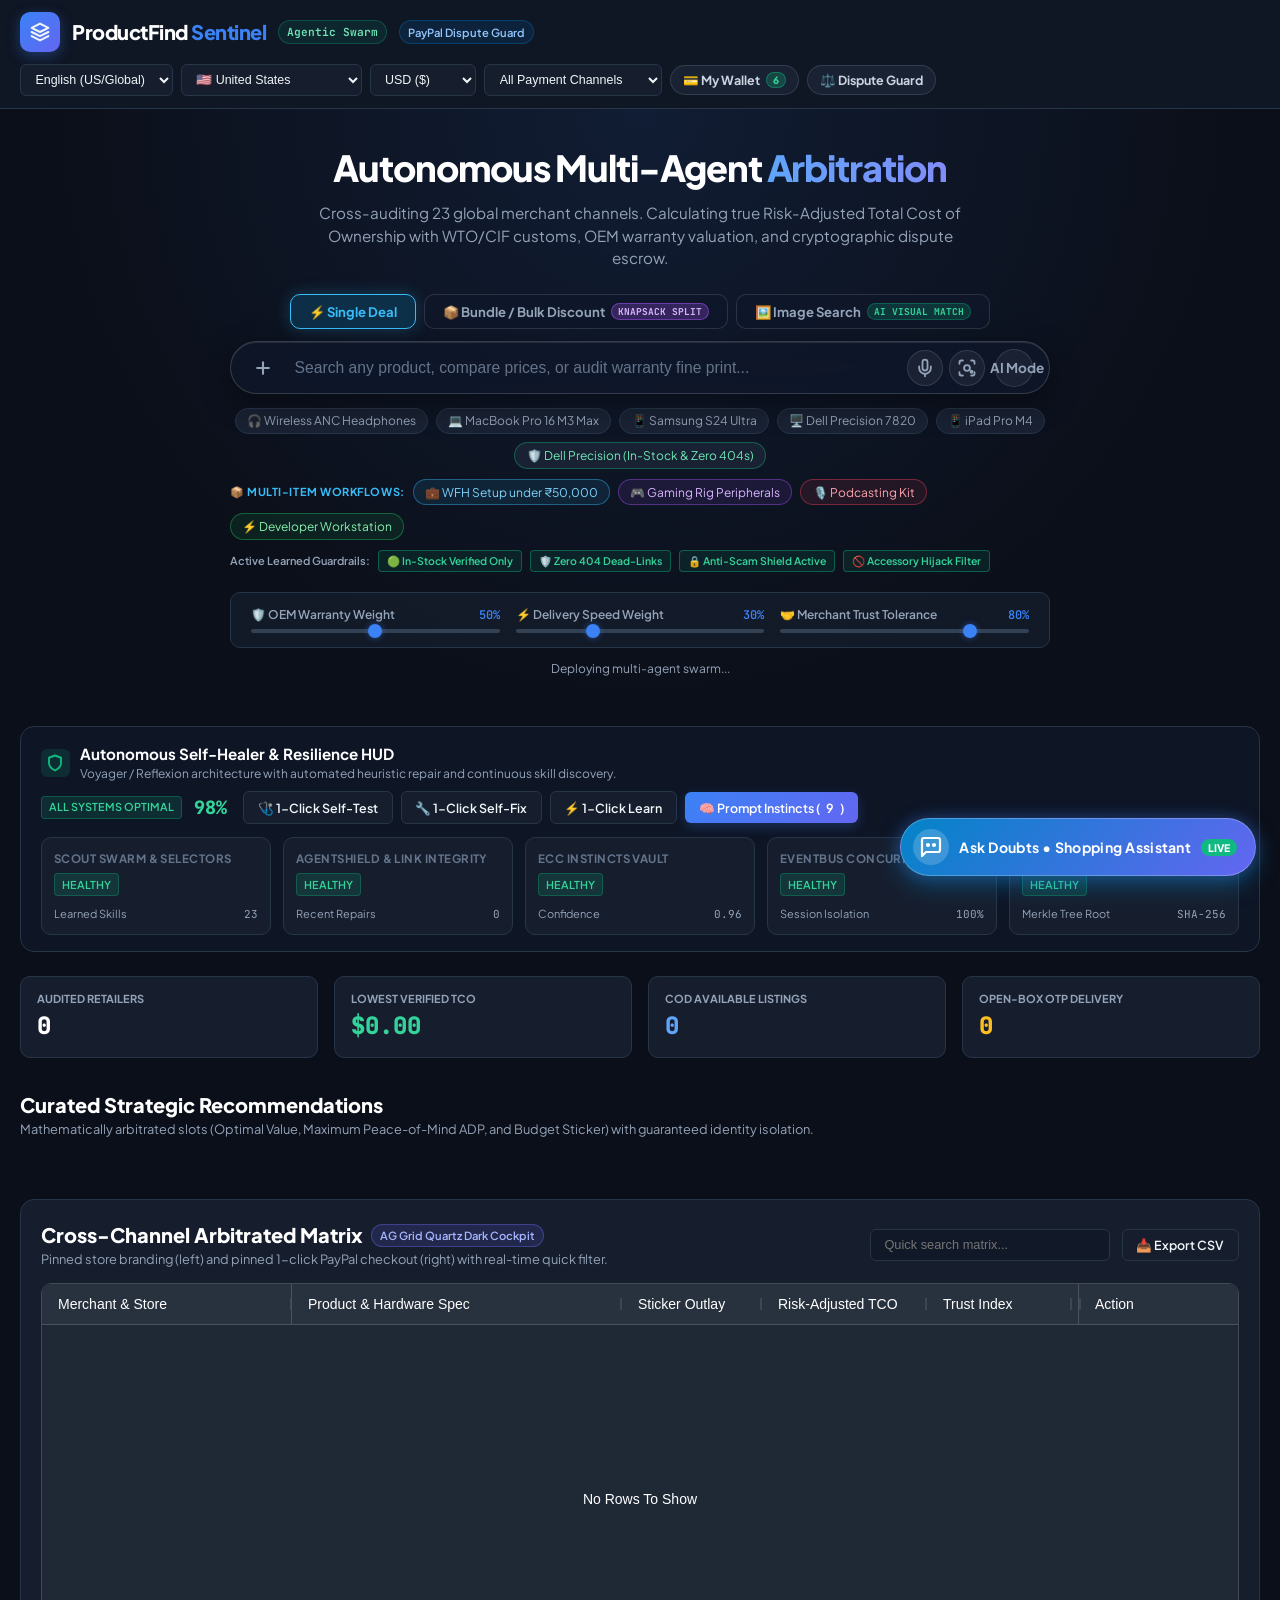
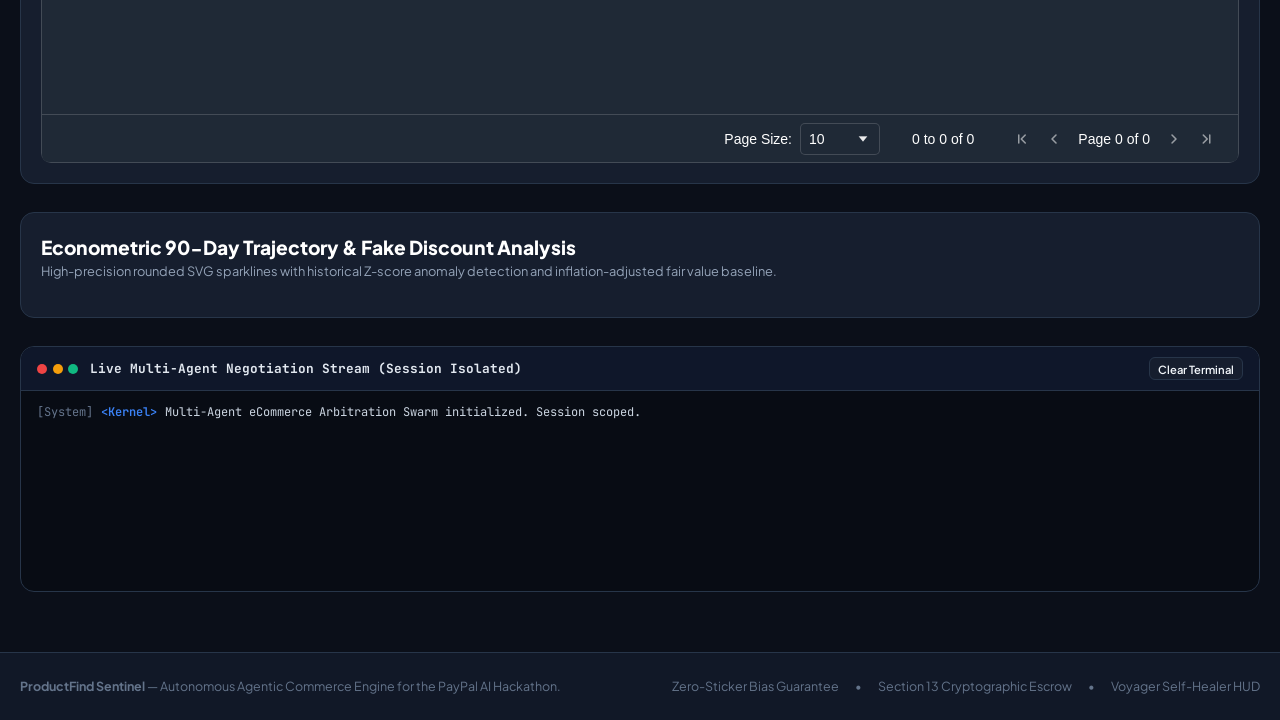
==== frontend/public/index.html @ 3cab4fa3 "fix: support natural language budget parsing for laptops under 50k and mute support bot speech" ====
<!DOCTYPE html>
<html lang="en">
<head>
    <meta charset="UTF-8">
    <meta name="viewport" content="width=device-width, initial-scale=1.0">
    <title>ProductFind Sentinel — Autonomous Agentic Commerce & Dispute Guard</title>
    <meta name="description" content="Next-generation multi-agent eCommerce arbitration engine with zero-trust links, biometric/OTP delivery verification, PayPal v2 Orders, Section 13 Dispute Dossiers, and autonomous self-healing.">
    <link rel="icon" type="image/svg+xml" href="./favicon.svg">

    <!-- AG Grid Community Styles & Script (Local Vendored with CDN Fallback) -->
    <link rel="stylesheet" href="./vendor/ag-grid.css">
    <link rel="stylesheet" href="./vendor/ag-theme-quartz.css">
    <script src="./vendor/ag-grid-community.min.js"></script>
    <script>
        if (typeof agGrid === 'undefined') {
            document.write('<link rel="stylesheet" href="https://cdn.jsdelivr.net/npm/ag-grid-community@31.0.3/styles/ag-grid.css">');
            document.write('<link rel="stylesheet" href="https://cdn.jsdelivr.net/npm/ag-grid-community@31.0.3/styles/ag-theme-quartz.css">');
            document.write('<script src="https://cdn.jsdelivr.net/npm/ag-grid-community@31.0.3/dist/ag-grid-community.min.js"><\\/script>');
        }
    </script>

    <!-- Custom Pre-composed Stylesheet (Replaces 4.7MB runtime overhead) -->
    <link rel="stylesheet" href="./css/styles.css?v=3.1">

    <!-- Zero-White Browser Button Reset & Glassmorphism Defaults (Prevents browser user-agent white flashes) -->
    <style>
        button {
            background-color: transparent;
            color: inherit;
            border: none;
            font-family: inherit;
            font-size: inherit;
            cursor: pointer;
            -webkit-appearance: none;
            appearance: none;
        }
        .search-mode-switcher button,
        .mode-tab-btn {
            background-color: rgba(15, 23, 42, 0.75) !important;
            background: rgba(15, 23, 42, 0.75) !important;
            border: 1px solid rgba(255, 255, 255, 0.12) !important;
            color: #94a3b8 !important;
        }
        .search-mode-switcher button.active,
        .mode-tab-btn.active {
            background-color: rgba(14, 165, 233, 0.18) !important;
            background: rgba(14, 165, 233, 0.18) !important;
            border-color: #38bdf8 !important;
            color: #38bdf8 !important;
            box-shadow: 0 0 16px rgba(56, 189, 248, 0.25) !important;
        }
        
        /* Google-Style Pill Search Capsule */
        .search-pill-container {
            display: flex !important;
            align-items: center !important;
            background: rgba(15, 23, 42, 0.85) !important;
            backdrop-filter: blur(16px) !important;
            -webkit-backdrop-filter: blur(16px) !important;
            border: 1px solid rgba(255, 255, 255, 0.16) !important;
            border-radius: 9999px !important;
            padding: 6px 8px 6px 14px !important;
            box-shadow: 0 10px 30px rgba(0, 0, 0, 0.4), inset 0 1px 0 rgba(255, 255, 255, 0.1) !important;
            transition: all 0.25s cubic-bezier(0.4, 0, 0.2, 1) !important;
        }
        .search-pill-container:focus-within {
            border-color: #38bdf8 !important;
            box-shadow: 0 0 0 3px rgba(56, 189, 248, 0.25), 0 14px 36px rgba(0, 0, 0, 0.5) !important;
            background: rgba(15, 23, 42, 0.95) !important;
        }
        .search-pill-icon-btn {
            width: 36px !important;
            height: 36px !important;
            min-width: 36px !important;
            border-radius: 50% !important;
            display: flex !important;
            align-items: center !important;
            justify-content: center !important;
            background: transparent !important;
            border: none !important;
            color: #94a3b8 !important;
            cursor: pointer !important;
            transition: all 0.2s ease !important;
            outline: none !important;
            padding: 0 !important;
        }
        .search-pill-icon-btn:hover {
            color: #38bdf8 !important;
            background: rgba(56, 189, 248, 0.12) !important;
            transform: translateY(-1px) !important;
        }
        .search-pill-icon-btn.listening-active {
            background: rgba(239, 68, 68, 0.25) !important;
            color: #ef4444 !important;
            box-shadow: 0 0 14px rgba(239, 68, 68, 0.6) !important;
            animation: pulse-mic 1.2s infinite alternate ease-in-out !important;
        }
        .search-ai-mode-pill-btn {
            display: inline-flex !important;
            align-items: center !important;
            gap: 6px !important;
            padding: 7px 18px !important;
            border-radius: 9999px !important;
            background: rgba(255, 255, 255, 0.08) !important;
            border: 1px solid rgba(255, 255, 255, 0.15) !important;
            color: #f1f5f9 !important;
            font-size: 13.5px !important;
            font-weight: 700 !important;
            cursor: pointer !important;
            transition: all 0.25s cubic-bezier(0.4, 0, 0.2, 1) !important;
            margin-left: 4px !important;
            white-space: nowrap !important;
        }
        .search-ai-mode-pill-btn:hover {
            background: rgba(56, 189, 248, 0.18) !important;
            border-color: #38bdf8 !important;
            color: #38bdf8 !important;
            box-shadow: 0 0 16px rgba(56, 189, 248, 0.3) !important;
            transform: translateY(-1px) !important;
        }
        .search-ai-mode-pill-btn svg {
            color: #38bdf8;
        }
        /* Modal & Form Inputs Dark Glassmorphism */
        input.form-input,
        textarea.form-input {
            background: rgba(30, 41, 59, 0.85) !important;
            border: 1px solid rgba(255, 255, 255, 0.15) !important;
            color: #f8fafc !important;
            font-size: 0.85rem !important;
            padding: 0.55rem 0.75rem !important;
            border-radius: 8px !important;
            outline: none !important;
            box-sizing: border-box !important;
            transition: all 0.2s ease !important;
        }
        input.form-input:focus,
        textarea.form-input:focus {
            border-color: #38bdf8 !important;
            box-shadow: 0 0 12px rgba(56, 189, 248, 0.3) !important;
            background: rgba(30, 41, 59, 0.95) !important;
        }
        input.form-input[readonly],
        textarea.form-input[readonly] {
            background: rgba(15, 23, 42, 0.6) !important;
            color: #94a3b8 !important;
            cursor: not-allowed !important;
        }
    </style>
</head>
<body>

    <!-- Header Navigation -->
    <header>
        <div class="container nav-content">
            <div class="logo-group">
                <div class="logo-badge">
                    <svg width="20" height="20" viewBox="0 0 24 24" fill="none" stroke="currentColor" stroke-width="2.5" stroke-linecap="round" stroke-linejoin="round">
                        <polygon points="12 2 2 7 12 12 22 7 12 2"></polygon>
                        <polyline points="2 17 12 22 22 17"></polyline>
                        <polyline points="2 12 12 17 22 12"></polyline>
                    </svg>
                </div>
                <div class="logo-title">ProductFind <span>Sentinel</span></div>
                <span class="tag-pill tag-version">Agentic Swarm</span>
                <span class="tag-pill" style="border-color: rgba(0, 112, 186, 0.4); background: rgba(0, 112, 186, 0.15); color: #93c5fd;">PayPal Dispute Guard</span>
            </div>

            <!-- Regional & Currency Preferences -->
            <div class="header-controls">
                <select id="pref-language" class="form-select" title="Localization Language">
                    <option value="en">English (US/Global)</option>
                    <option value="hi">हिन्दी (Hindi)</option>
                    <option value="es">Español (Spanish)</option>
                    <option value="de">Deutsch (German)</option>
                    <option value="fr">Français (French)</option>
                    <option value="ja">日本語 (Japanese)</option>
                </select>

                <select id="pref-country" class="form-select" title="Destination Country">
                    <option value="US">🇺🇸 United States</option>
                    <option value="IN">🇮🇳 India</option>
                    <option value="DE">🇩🇪 Germany</option>
                    <option value="GB">🇬🇧 United Kingdom</option>
                    <option value="CA">🇨🇦 Canada</option>
                    <option value="FR">🇫🇷 France</option>
                    <option value="JP">🇯🇵 Japan</option>
                    <option value="AU">🇦🇺 Australia</option>
                    <option value="SG">🇸🇬 Singapore</option>
                    <option value="AE">🇦🇪 United Arab Emirates</option>
                </select>

                <select id="pref-currency" class="form-select" title="Display Currency">
                    <option value="USD">USD ($)</option>
                    <option value="INR">INR (₹)</option>
                    <option value="EUR">EUR (€)</option>
                    <option value="GBP">GBP (£)</option>
                    <option value="CAD">CAD (C$)</option>
                    <option value="JPY">JPY (¥)</option>
                    <option value="AUD">AUD (A$)</option>
                    <option value="SGD">SGD (S$)</option>
                    <option value="AED">AED (AED)</option>
                </select>

                <select id="pref-payment" class="form-select" title="Payment Filter">
                    <option value="all">All Payment Channels</option>
                    <option value="paypal">PayPal Protected Only</option>
                    <option value="cod">Cash on Delivery (COD)</option>
                </select>

                <!-- My Wallet & Dispute Quick Action Nav Pills -->
                <button type="button" id="btn-open-wallet" class="nav-action-pill" title="Configure Bank Cards & Stacking Cashback">
                    <span>💳 My Wallet</span>
                    <span id="wallet-active-badge" class="nav-counter-badge">6</span>
                </button>
                <button type="button" id="btn-open-disputes" class="nav-action-pill" title="1-Click Section 13 Dispute Assistant & PDF Dossier">
                    <span>⚖️ Dispute Guard</span>
                </button>
            </div>
        </div>
    </header>

    <!-- Main Content Container -->
    <main class="container" style="flex: 1;">

        <!-- Hero Section & Search Cockpit -->
        <section class="hero-section">
            <div class="hero-header">
                <h1 class="hero-headline">Autonomous Multi-Agent <span>Arbitration</span></h1>
                <p class="hero-subtitle">
                    Cross-auditing 23 global merchant channels. Calculating true Risk-Adjusted Total Cost of Ownership with WTO/CIF customs, OEM warranty valuation, and cryptographic dispute escrow.
                </p>
            </div>

            <div class="search-box-wrapper">
                <!-- Search Mode Switcher: Single Deal vs Bundle / Bulk Discount (Knapsack) vs Image Search -->
                <div class="search-mode-switcher" id="search-mode-switcher" style="display: flex; gap: 8px; margin-bottom: 12px; flex-wrap: wrap; align-items: center;">
                    <button type="button" id="mode-single-btn" class="mode-tab-btn active" data-mode="single" style="background-color: rgba(14, 165, 233, 0.18) !important; border: 1px solid #38bdf8 !important; color: #38bdf8 !important;">
                        <span>⚡ Single Deal</span>
                    </button>
                    <button type="button" id="mode-bundle-btn" class="mode-tab-btn" data-mode="bundle" style="background-color: rgba(15, 23, 42, 0.75) !important; border: 1px solid rgba(255, 255, 255, 0.12) !important; color: #94a3b8 !important;">
                        <span>📦 Bundle / Bulk Discount</span>
                        <span class="mode-tab-badge">Knapsack Split</span>
                    </button>
                    <button type="button" id="mode-image-btn" class="mode-tab-btn" data-mode="image" style="background-color: rgba(15, 23, 42, 0.75) !important; border: 1px solid rgba(255, 255, 255, 0.12) !important; color: #94a3b8 !important;">
                        <span>🖼️ Image Search</span>
                        <span class="mode-tab-badge" style="background: rgba(16, 185, 129, 0.2); color: #34d399; border-color: rgba(16, 185, 129, 0.3);">AI Visual Match</span>
                    </button>
                </div>

                <form id="search-form">
                    <div class="search-input-group search-pill-container">
                        <!-- Left Action (+) Button -->
                        <button type="button" id="btn-search-plus" class="search-pill-icon-btn plus-btn" title="Add items / Toggle search modes & options">
                            <svg width="20" height="20" viewBox="0 0 24 24" fill="none" stroke="currentColor" stroke-width="2.5" stroke-linecap="round" stroke-linejoin="round">
                                <line x1="12" y1="5" x2="12" y2="19"></line>
                                <line x1="5" y1="12" x2="19" y2="12"></line>
                            </svg>
                        </button>

                        <!-- Center Text Input -->
                        <input type="text" id="search-input" class="search-input" placeholder="Search any product, compare prices, or audit warranty fine print..." value="" autocomplete="off">

                        <!-- Right Actions Group: Microphone, Google Lens, and AI Mode Button -->
                        <div class="search-actions-group" style="display: flex; align-items: center; gap: 6px;">
                            <!-- Microphone Voice Search -->
                            <button type="button" id="btn-voice-search" class="search-pill-icon-btn voice-btn" title="Voice Search: Click to speak and transcribe directly into search box">
                                <svg width="20" height="20" viewBox="0 0 24 24" fill="none" stroke="currentColor" stroke-width="2.2" stroke-linecap="round" stroke-linejoin="round">
                                    <path d="M12 2a3 3 0 0 0-3 3v7a3 3 0 0 0 6 0V5a3 3 0 0 0-3-3Z"></path>
                                    <path d="M19 10v2a7 7 0 0 1-14 0v-2"></path>
                                    <line x1="12" y1="19" x2="12" y2="22"></line>
                                </svg>
                            </button>

                            <!-- Google Lens Image Search Icon -->
                            <button type="button" id="btn-lens-search" class="search-pill-icon-btn lens-btn" title="Image Search: Upload, drop or paste product photo">
                                <svg width="20" height="20" viewBox="0 0 24 24" fill="none" stroke="currentColor" stroke-width="2.2" stroke-linecap="round" stroke-linejoin="round">
                                    <path d="M7 3H5a2 2 0 0 0-2 2v2M21 7V5a2 2 0 0 0-2-2h-2M3 17v2a2 2 0 0 0 2 2h2M17 21h2a2 2 0 0 0 2-2v-2"></path>
                                    <circle cx="12" cy="12" r="3.5"></circle>
                                    <circle cx="17.5" cy="16.5" r="1.2" fill="currentColor"></circle>
                                </svg>
                            </button>

                            <!-- AI Mode Pill Submit Button (Matching Google Gemini pill style) -->
                            <button type="submit" id="main-search-submit-btn" class="search-ai-mode-pill-btn" title="Arbitrate Deals with Autonomous Swarm">
                                <svg width="15" height="15" viewBox="0 0 24 24" fill="none" stroke="currentColor" stroke-width="2.2" stroke-linecap="round" stroke-linejoin="round">
                                    <circle cx="11" cy="11" r="7"></circle>
                                    <line x1="21" y1="21" x2="16.2" y2="16.2"></line>
                                    <path d="m14 8 .5-1.5L16 6l-1.5-.5L14 4l-.5 1.5L12 6l1.5.5L14 8z" fill="currentColor"></path>
                                </svg>
                                <span id="search-btn-label">AI Mode</span>
                            </button>
                        </div>
                        <input type="file" id="multimodal-image-input" accept="image/*" style="display:none;">
                        <input type="file" id="multimodal-audio-input" accept="audio/*" style="display:none;">
                    </div>

                    <!-- Visual Search Match Indicator Bar (Shows when visual query is active) -->
                    <div id="visual-search-indicator-bar" style="display: none; margin-top: 8px; background: rgba(15, 23, 42, 0.9); border: 1px solid rgba(56, 189, 248, 0.4); border-radius: 8px; padding: 6px 12px; align-items: center; justify-content: space-between; font-size: 12px; box-shadow: 0 4px 12px rgba(0, 0, 0, 0.25);">
                        <div style="display: flex; align-items: center; gap: 8px; flex-wrap: wrap;">
                            <span id="visual-indicator-badge" style="background: rgba(16, 185, 129, 0.2); border: 1px solid rgba(16, 185, 129, 0.4); color: #34d399; font-weight: 700; padding: 2px 8px; border-radius: 4px; font-size: 11px;">📷 98% Match</span>
                            <span id="visual-indicator-text" style="color: #f8fafc; font-weight: 700;">Identified Product</span>
                            <span id="visual-indicator-category" style="color: #94a3b8; font-size: 11px;">(Verified Hardware)</span>
                        </div>
                        <button type="button" id="btn-clear-visual-search" style="background: none; border: none; color: #94a3b8; cursor: pointer; font-size: 14px; padding: 2px 6px;" title="Clear Visual Match Filter">✕</button>
                    </div>

                    <!-- Dedicated Interactive Image Search Studio (Active in Image Search Mode) -->
                    <div id="image-search-container" style="display: none; margin-top: 10px; background: rgba(15, 23, 42, 0.92); border: 1px solid rgba(56, 189, 248, 0.4); border-radius: 12px; padding: 14px; box-shadow: 0 6px 20px rgba(0, 0, 0, 0.35);">
                        <div style="display: flex; justify-content: space-between; align-items: center; margin-bottom: 10px;">
                            <div style="font-size: 12px; font-weight: 700; color: #38bdf8; text-transform: uppercase; letter-spacing: 0.05em; display: flex; align-items: center; gap: 6px;">
                                <span>🖼️ Image Search & Packaging Feature Extractor</span>
                                <span style="background: rgba(16, 185, 129, 0.2); color: #34d399; padding: 1px 6px; border-radius: 10px; font-size: 10px; font-weight: 700;">Zero-Crash Guard</span>
                            </div>
                            <span style="font-size: 11px; color: #94a3b8;">Drop an image, paste (Ctrl+V), or click a benchmark sample below:</span>
                        </div>

                        <!-- Dropzone Area -->
                        <div id="direct-image-dropzone" style="border: 2px dashed rgba(56, 189, 248, 0.4); border-radius: 8px; padding: 18px; text-align: center; cursor: pointer; background: rgba(30, 41, 59, 0.4); transition: all 0.2s ease;">
                            <div id="direct-dropzone-prompt">
                                <svg width="32" height="32" viewBox="0 0 24 24" fill="none" stroke="#38bdf8" stroke-width="2" stroke-linecap="round" stroke-linejoin="round" style="margin-bottom: 6px;">
                                    <path d="M21 15v4a2 2 0 0 1-2 2H5a2 2 0 0 1-2-2v-4"></path>
                                    <polyline points="17 8 12 3 7 8"></polyline>
                                    <line x1="12" y1="3" x2="12" y2="15"></line>
                                </svg>
                                <div style="font-size: 13px; font-weight: 600; color: #f8fafc; margin-bottom: 3px;">
                                    Click to Browse Image or Drag & Drop File Here
                                </div>
                                <div style="font-size: 11px; color: #94a3b8;">
                                    Supports JPEG, PNG, WebP, GIF • You can also press <kbd style="background: rgba(255,255,255,0.1); padding: 1px 4px; border-radius: 3px; font-size: 10px; color: #38bdf8;">Ctrl+V</kbd> anywhere
                                </div>
                            </div>
                            <input type="file" id="direct-image-file-input" accept="image/*" style="display: none;">

                            <!-- Image Preview & Detected Match Banner -->
                            <div id="direct-image-preview-panel" style="display: none; align-items: center; justify-content: space-between; gap: 12px; background: rgba(15, 23, 42, 0.8); border: 1px solid rgba(56, 189, 248, 0.3); border-radius: 8px; padding: 10px 14px;">
                                <div style="display: flex; align-items: center; gap: 12px;">
                                    <img id="direct-image-preview-img" src="" alt="Selected Product Preview" style="width: 52px; height: 52px; object-fit: cover; border-radius: 6px; border: 1px solid rgba(255,255,255,0.15);">
                                    <div style="text-align: left;">
                                        <div id="direct-image-detected-title" style="font-size: 13px; font-weight: 700; color: #f8fafc;">Scanning image...</div>
                                        <div id="direct-image-detected-subtitle" style="font-size: 11px; color: #34d399; font-weight: 600;">Extracting brand and model...</div>
                                    </div>
                                </div>
                                <div style="display: flex; align-items: center; gap: 8px;">
                                    <button type="button" id="btn-direct-arbitrate-now" class="control-btn" style="background: rgba(14, 165, 233, 0.25); border-color: #38bdf8; color: #38bdf8; font-weight: 700; padding: 6px 14px; font-size: 12px;">
                                        ⚡ Arbitrate This Deal
                                    </button>
                                    <button type="button" id="btn-clear-direct-image" style="background: none; border: none; color: #94a3b8; font-size: 14px; cursor: pointer; padding: 4px;" title="Remove Image">✕</button>
                                </div>
                            </div>
                        </div>

                        <!-- Benchmark Quick Sample Presets -->
                        <div style="margin-top: 10px; display: flex; align-items: center; gap: 6px; flex-wrap: wrap;">
                            <span style="font-size: 11px; color: #64748b; font-weight: 600;">Instant Benchmark Presets:</span>
                            <button type="button" class="preset-image-chip" data-product="Wireless ANC Headphones" data-sample="sony-xm5" style="background: rgba(30, 41, 59, 0.6); border: 1px solid rgba(255,255,255,0.1); color: #cbd5e1; font-size: 11px; padding: 3px 8px; border-radius: 6px; cursor: pointer;">🎧 Wireless ANC Headphones</button>
                            <button type="button" class="preset-image-chip" data-product="Apple MacBook Pro 16 M3 Max" data-sample="macbook-m3" style="background: rgba(30, 41, 59, 0.6); border: 1px solid rgba(255,255,255,0.1); color: #cbd5e1; font-size: 11px; padding: 3px 8px; border-radius: 6px; cursor: pointer;">💻 MacBook Pro 16 M3</button>
                            <button type="button" class="preset-image-chip" data-product="iPhone 16 Pro" data-sample="iphone-16" style="background: rgba(30, 41, 59, 0.6); border: 1px solid rgba(255,255,255,0.1); color: #cbd5e1; font-size: 11px; padding: 3px 8px; border-radius: 6px; cursor: pointer;">📱 iPhone 16 Pro</button>
                            <button type="button" class="preset-image-chip" data-product="Epson EcoTank L3250 Wi-Fi All-in-One Ink Tank Printer" data-sample="epson-l3250" style="background: rgba(30, 41, 59, 0.6); border: 1px solid rgba(255,255,255,0.1); color: #cbd5e1; font-size: 11px; padding: 3px 8px; border-radius: 6px; cursor: pointer;">🖨️ Epson L3250 Printer</button>
                            <button type="button" class="preset-image-chip" data-product="Nintendo Switch OLED Mario Edition" data-sample="switch-oled" style="background: rgba(30, 41, 59, 0.6); border: 1px solid rgba(255,255,255,0.1); color: #cbd5e1; font-size: 11px; padding: 3px 8px; border-radius: 6px; cursor: pointer;">🎮 Nintendo Switch OLED</button>
                            <button type="button" class="preset-image-chip" data-product="Herman Miller Aeron Chair" data-sample="aeron" style="background: rgba(30, 41, 59, 0.6); border: 1px solid rgba(255,255,255,0.1); color: #cbd5e1; font-size: 11px; padding: 3px 8px; border-radius: 6px; cursor: pointer;">💺 Aeron Chair</button>
                        </div>
                    </div>

                    <!-- Interactive Bundle Builder (Active in Bundle Mode) -->
                    <div id="bundle-builder-container" style="display: none; margin-top: 10px; background: rgba(15, 23, 42, 0.85); border: 1px solid rgba(56, 189, 248, 0.35); border-radius: 10px; padding: 12px 14px; box-shadow: 0 4px 15px rgba(0, 0, 0, 0.2);">
                        <div style="display: flex; justify-content: space-between; align-items: center; margin-bottom: 8px;">
                            <div style="font-size: 11px; font-weight: 700; color: #38bdf8; text-transform: uppercase; letter-spacing: 0.05em; display: flex; align-items: center; gap: 6px;">
                                <span>📦 Target Items for Bulk / Bundle Optimization</span>
                                <span id="bundle-item-count-badge" style="background: rgba(56, 189, 248, 0.2); color: #7dd3fc; padding: 1px 6px; border-radius: 10px; font-size: 10px;">0 items</span>
                            </div>
                            <span style="font-size: 11px; color: #94a3b8;">Enter items comma-separated above, or add individually:</span>
                        </div>
                        <div id="bundle-pills-list" style="display: flex; flex-wrap: wrap; gap: 6px; margin-bottom: 8px; min-height: 28px;">
                            <!-- Dynamically generated item pills -->
                        </div>
                        <div style="display: flex; gap: 8px; align-items: center;">
                            <input type="text" id="bundle-item-quick-input" placeholder="Add custom item (e.g. Mechanical Keyboard, Ergonomic Chair)..." style="flex: 1; background: rgba(30, 41, 59, 0.7); border: 1px solid rgba(255,255,255,0.12); border-radius: 6px; padding: 6px 10px; color: #f8fafc; font-size: 12px; outline: none;">
                            <button type="button" id="btn-add-bundle-item" class="control-btn" style="background: rgba(56, 189, 248, 0.15); border-color: rgba(56, 189, 248, 0.4); color: #38bdf8; font-weight: 700; padding: 6px 12px; font-size: 12px;">
                                + Add Item
                            </button>
                            <button type="button" id="btn-clear-bundle-items" class="control-btn" style="color: #94a3b8; font-size: 11px; padding: 6px 10px;">
                                Clear
                            </button>
                        </div>
                    </div>
                </form>

                <div class="query-tags">
                    <button type="button" class="query-tag-btn" data-query="Wireless Noise Cancelling Headphones">🎧 Wireless ANC Headphones</button>
                    <button type="button" class="query-tag-btn" data-query="Apple MacBook Pro 16 M3 Max">💻 MacBook Pro 16 M3 Max</button>
                    <button type="button" class="query-tag-btn" data-query="Samsung Galaxy S24 Ultra">📱 Samsung S24 Ultra</button>
                    <button type="button" class="query-tag-btn" data-query="Dell Precision 7820 Workstation">🖥️ Dell Precision 7820</button>
                    <button type="button" class="query-tag-btn" data-query="iPad Pro 11-inch M4">📱 iPad Pro M4</button>
                    <button type="button" class="query-tag-btn" data-query="Dell Precision 7820 in stock only no 404s" style="border-color: rgba(16, 185, 129, 0.4); color: #6ee7b7;">🛡️ Dell Precision (In-Stock & Zero 404s)</button>
                </div>

                <!-- Multi-Item Workflow Knapsack Presets -->
                <div class="workflow-presets-container" style="display: flex; gap: 8px; margin-top: 10px; flex-wrap: wrap; align-items: center;">
                    <span style="font-size: 11px; color: #38bdf8; font-weight: 700; text-transform: uppercase; letter-spacing: 0.05em;">📦 Multi-Item Workflows:</span>
                    <button type="button" class="query-tag-btn workflow-preset-btn" data-query="WFH Setup under ₹50,000" style="border-color: rgba(56, 189, 248, 0.4); background: rgba(56, 189, 248, 0.1); color: #7dd3fc;">💼 WFH Setup under ₹50,000</button>
                    <button type="button" class="query-tag-btn workflow-preset-btn" data-query="Gaming Rig Peripherals" style="border-color: rgba(168, 85, 247, 0.4); background: rgba(168, 85, 247, 0.1); color: #d8b4fe;">🎮 Gaming Rig Peripherals</button>
                    <button type="button" class="query-tag-btn workflow-preset-btn" data-query="Podcasting Kit" style="border-color: rgba(244, 63, 94, 0.4); background: rgba(244, 63, 94, 0.1); color: #fda4af;">🎙️ Podcasting Kit</button>
                    <button type="button" class="query-tag-btn workflow-preset-btn" data-query="Developer Workstation" style="border-color: rgba(34, 197, 94, 0.4); background: rgba(34, 197, 94, 0.1); color: #86efac;">⚡ Developer Workstation</button>
                </div>

                <!-- Prompt Constraints & Filter Badges -->
                <div id="prompt-constraints-bar" style="display: flex; gap: 8px; margin-top: 10px; flex-wrap: wrap; align-items: center;">
                    <span style="font-size: 11px; color: #94a3b8; font-weight: 600;">Active Learned Guardrails:</span>
                    <span class="hud-status-badge status-optimal" style="font-size: 10.5px; padding: 2px 8px;">🟢 In-Stock Verified Only</span>
                    <span class="hud-status-badge status-optimal" style="font-size: 10.5px; padding: 2px 8px;">🛡️ Zero 404 Dead-Links</span>
                    <span class="hud-status-badge status-optimal" style="font-size: 10.5px; padding: 2px 8px;">🔒 Anti-Scam Shield Active</span>
                    <span class="hud-status-badge status-optimal" style="font-size: 10.5px; padding: 2px 8px;">🚫 Accessory Hijack Filter</span>
                </div>

                <!-- Dynamic Risk Preference Sliders -->
                <div class="risk-sliders-card">
                    <div class="slider-item">
                        <div class="slider-label">
                            <span>🛡️ OEM Warranty Weight</span>
                            <span id="val-warranty" class="slider-val">50%</span>
                        </div>
                        <input type="range" id="slider-warranty" min="0" max="1" step="0.05" value="0.5" title="Warranty Priority">
                    </div>
                    <div class="slider-item">
                        <div class="slider-label">
                            <span>⚡ Delivery Speed Weight</span>
                            <span id="val-speed" class="slider-val">30%</span>
                        </div>
                        <input type="range" id="slider-speed" min="0" max="1" step="0.05" value="0.3" title="Speed Priority">
                    </div>
                    <div class="slider-item">
                        <div class="slider-label">
                            <span>🤝 Merchant Trust Tolerance</span>
                            <span id="val-trust" class="slider-val">80%</span>
                        </div>
                        <input type="range" id="slider-trust" min="0.1" max="1" step="0.05" value="0.8" title="Trust Tolerance">
                    </div>
                </div>

                <div id="search-status-text" style="text-align: center; font-size: 12px; color: #94a3b8; margin-top: 0.75rem;" class="pulse-live">
                    Deploying multi-agent swarm...
                </div>
            </div>
        </section>

        <!-- Self-Healer HUD -->
        <section class="hud-section">
            <div class="hud-header">
                <div class="hud-title-group">
                    <div class="hud-badge-icon">
                        <svg width="18" height="18" viewBox="0 0 24 24" fill="none" stroke="currentColor" stroke-width="2.5" stroke-linecap="round" stroke-linejoin="round">
                            <path d="M12 22s8-4 8-10V5l-8-3-8 3v7c0 6 8 10 8 10z"></path>
                        </svg>
                    </div>
                    <div>
                        <div style="font-size: 0.95rem; font-weight: 700; color: #ffffff;">Autonomous Self-Healer & Resilience HUD</div>
                        <div style="font-size: 0.75rem; color: #94a3b8;">Voyager / Reflexion architecture with automated heuristic repair and continuous skill discovery.</div>
                    </div>
                </div>

                <div class="hud-actions">
                    <div style="display: flex; align-items: center; gap: 0.75rem; margin-right: 0.5rem;">
                        <span id="hud-overall-status" class="hud-status-badge status-optimal">ALL SYSTEMS OPTIMAL</span>
                        <span id="hud-overall-score" class="mono-font" style="font-size: 1.15rem; font-weight: 800; color: #34d399;">98%</span>
                    </div>
                    <button type="button" id="btn-self-test" class="control-btn" title="Run diagnostic probes across all 5 subsystems">
                        🩺 1-Click Self-Test
                    </button>
                    <button type="button" id="btn-self-fix" class="control-btn" title="Execute closed-loop heuristic automated healing">
                        🔧 1-Click Self-Fix
                    </button>
                    <button type="button" id="btn-self-learn" class="control-btn" title="Trigger autonomous DOM & JSON-LD skill learning">
                        ⚡ 1-Click Learn
                    </button>
                    <button type="button" id="btn-view-instincts" class="control-btn btn-primary" title="View & Teach Prompt-Learned Instincts & Negative Constraints">
                        🧠 Prompt Instincts (<span id="hud-instincts-badge">9</span>)
                    </button>
                </div>
            </div>

            <!-- Subsystem Metrics Grid -->
            <div id="hud-subsystems-grid" class="hud-grid">
                <!-- Dynamically populated by self_healer_hud.js -->
                <div class="hud-card">
                    <div class="hud-card-label">Scout Swarm & Selectors</div>
                    <div class="hud-card-val"><span class="hud-status-badge status-optimal">HEALTHY</span></div>
                    <div style="font-size: 11px; color: #94a3b8; margin-top: 4px; display: flex; justify-content: space-between;">
                        <span>Learned Skills</span><span id="hud-skills-count" class="mono-font">23</span>
                    </div>
                </div>
                <div class="hud-card">
                    <div class="hud-card-label">AgentShield & Link Integrity</div>
                    <div class="hud-card-val"><span class="hud-status-badge status-optimal">HEALTHY</span></div>
                    <div style="font-size: 11px; color: #94a3b8; margin-top: 4px; display: flex; justify-content: space-between;">
                        <span>Recent Repairs</span><span id="hud-repairs-count" class="mono-font">0</span>
                    </div>
                </div>
                <div class="hud-card">
                    <div class="hud-card-label">ECC Instincts Vault</div>
                    <div class="hud-card-val"><span class="hud-status-badge status-optimal">HEALTHY</span></div>
                    <div style="font-size: 11px; color: #94a3b8; margin-top: 4px; display: flex; justify-content: space-between;">
                        <span>Confidence</span><span class="mono-font">0.96</span>
                    </div>
                </div>
                <div class="hud-card">
                    <div class="hud-card-label">EventBus Concurrency</div>
                    <div class="hud-card-val"><span class="hud-status-badge status-optimal">HEALTHY</span></div>
                    <div style="font-size: 11px; color: #94a3b8; margin-top: 4px; display: flex; justify-content: space-between;">
                        <span>Session Isolation</span><span class="mono-font">100%</span>
                    </div>
                </div>
                <div class="hud-card">
                    <div class="hud-card-label">PayPal Dispute Escrow</div>
                    <div class="hud-card-val"><span class="hud-status-badge status-optimal">HEALTHY</span></div>
                    <div style="font-size: 11px; color: #94a3b8; margin-top: 4px; display: flex; justify-content: space-between;">
                        <span>Merkle Tree Root</span><span class="mono-font">SHA-256</span>
                    </div>
                </div>
            </div>
        </section>

        <!-- KPI Summary Ribbon -->
        <div style="display: grid; grid-template-columns: repeat(auto-fit, minmax(200px, 1fr)); gap: 1rem; margin: 1.25rem 0;">
            <div style="background: var(--bg-card); border: 1px solid var(--border-color); border-radius: var(--radius-md); padding: 0.85rem 1rem;">
                <div style="font-size: 11px; color: #94a3b8; text-transform: uppercase; font-weight: 700;">Audited Retailers</div>
                <div id="kpi-total-listings" class="mono-font" style="font-size: 1.5rem; font-weight: 800; color: #ffffff;">0</div>
            </div>
            <div style="background: var(--bg-card); border: 1px solid var(--border-color); border-radius: var(--radius-md); padding: 0.85rem 1rem;">
                <div style="font-size: 11px; color: #94a3b8; text-transform: uppercase; font-weight: 700;">Lowest Verified TCO</div>
                <div id="kpi-lowest-tco" class="mono-font" style="font-size: 1.5rem; font-weight: 800; color: #34d399;">$0.00</div>
            </div>
            <div style="background: var(--bg-card); border: 1px solid var(--border-color); border-radius: var(--radius-md); padding: 0.85rem 1rem;">
                <div style="font-size: 11px; color: #94a3b8; text-transform: uppercase; font-weight: 700;">COD Available Listings</div>
                <div id="kpi-cod-count" class="mono-font" style="font-size: 1.5rem; font-weight: 800; color: #60a5fa;">0</div>
            </div>
            <div style="background: var(--bg-card); border: 1px solid var(--border-color); border-radius: var(--radius-md); padding: 0.85rem 1rem;">
                <div style="font-size: 11px; color: #94a3b8; text-transform: uppercase; font-weight: 700;">Open-Box OTP Delivery</div>
                <div id="kpi-openbox-count" class="mono-font" style="font-size: 1.5rem; font-weight: 800; color: #fbbf24;">0</div>
            </div>
        </div>

        <!-- Head-to-Head Versus Showdown Section (Populated when VS query arbitrated) -->
        <div id="versus-showdown-section" style="display: none; margin-bottom: 2rem;">
            <!-- Dynamically rendered by renderVersusShowdown in app.js -->
        </div>

        <!-- Curated 3 Strategic Deal Cards Grid -->
        <section style="margin: 2rem 0;">
            <div style="display: flex; align-items: center; justify-content: space-between; margin-bottom: 1rem;">
                <div>
                    <h2 style="font-size: 1.25rem; font-weight: 800; color: #ffffff;">Curated Strategic Recommendations</h2>
                    <p style="font-size: 0.8rem; color: #94a3b8;">Mathematically arbitrated slots (Optimal Value, Maximum Peace-of-Mind ADP, and Budget Sticker) with guaranteed identity isolation.</p>
                </div>
            </div>

            <!-- Bundle Arbitrage Spotlight Banner (Populated when bundle arbitrated) -->
            <div id="bundle-spotlight-section" style="display: none; margin-bottom: 1.5rem;">
                <!-- Dynamically rendered by renderBundleSpotlight in app.js -->
            </div>

            <div id="strategic-cards-grid" class="deal-cards-grid">
                <!-- Dynamically populated by renderStrategicCards in app.js -->
            </div>
        </section>

        <!-- AG Grid Cockpit (Best Use of AG Grid Sponsor Track) -->
        <section class="grid-section">
            <div class="grid-header">
                <div>
                    <h2 style="font-size: 1.25rem; font-weight: 800; color: #ffffff; display: flex; align-items: center; gap: 0.5rem;">
                        <span>Cross-Channel Arbitrated Matrix</span>
                        <span class="tag-pill" style="background: rgba(99, 102, 241, 0.15); border-color: rgba(99, 102, 241, 0.4); color: #a5b4fc;">AG Grid Quartz Dark Cockpit</span>
                    </h2>
                    <p style="font-size: 0.8rem; color: #94a3b8;">Pinned store branding (left) and pinned 1-click PayPal checkout (right) with real-time quick filter.</p>
                </div>

                <div style="display: flex; align-items: center; gap: 0.75rem;">
                    <input type="text" id="grid-quick-filter" class="grid-search-input" placeholder="Quick search matrix..." title="Instant AG Grid Quick Filter">
                    <button type="button" id="btn-export-csv" class="control-btn" title="Download clean sanitized audit as CSV">
                        📥 Export CSV
                    </button>
                </div>
            </div>

            <!-- AG Grid Mount Point -->
            <div id="comparison-grid" class="ag-theme-quartz-dark"></div>
        </section>

        <!-- Econometric Price Analytics & 90-Day Trajectory -->
        <section style="background: var(--bg-card); border: 1px solid var(--border-color); border-radius: var(--radius-lg); padding: 1.25rem; margin: 1.75rem 0;">
            <div style="margin-bottom: 1rem;">
                <h2 style="font-size: 1.2rem; font-weight: 800; color: #ffffff;">Econometric 90-Day Trajectory & Fake Discount Analysis</h2>
                <p style="font-size: 0.8rem; color: #94a3b8;">High-precision rounded SVG sparklines with historical Z-score anomaly detection and inflation-adjusted fair value baseline.</p>
            </div>

            <div id="price-trajectory-chart">
                <!-- Dynamically populated by charts.js -->
            </div>
        </section>

        <!-- Live Agent Negotiation & Swarm Terminal -->
        <section class="terminal-section">
            <div class="terminal-header">
                <div style="display: flex; align-items: center; gap: 0.75rem;">
                    <div class="terminal-dots">
                        <span class="terminal-dot dot-red"></span>
                        <span class="terminal-dot dot-yellow"></span>
                        <span class="terminal-dot dot-green"></span>
                    </div>
                    <span style="font-size: 0.8rem; font-weight: 700; color: #e2e8f0; font-family: 'JetBrains Mono', monospace;">Live Multi-Agent Negotiation Stream (Session Isolated)</span>
                </div>

                <button type="button" id="btn-clear-log" class="control-btn" style="padding: 0.2rem 0.5rem; font-size: 0.7rem;">
                    Clear Terminal
                </button>
            </div>

            <div id="terminal-body" class="terminal-body">
                <div class="log-entry">
                    <span class="log-time">[System]</span>
                    <span class="log-agent">&lt;Kernel&gt;</span>
                    <span class="log-content">Multi-Agent eCommerce Arbitration Swarm initialized. Session scoped.</span>
                </div>
            </div>
        </section>

    </main>

    <!-- Footer -->
    <footer style="background: var(--bg-secondary); border-top: 1px solid var(--border-color); padding: 1.5rem 0; margin-top: 2rem;">
        <div class="container" style="display: flex; align-items: center; justify-content: space-between; flex-wrap: wrap; gap: 1rem; font-size: 0.78rem; color: var(--text-dim);">
            <div>
                <strong>ProductFind Sentinel</strong> — Autonomous Agentic Commerce Engine for the PayPal AI Hackathon.
            </div>
            <div style="display: flex; gap: 1rem;">
                <span>Zero-Sticker Bias Guarantee</span>
                <span>•</span>
                <span>Section 13 Cryptographic Escrow</span>
                <span>•</span>
                <span>Voyager Self-Healer HUD</span>
            </div>
        </div>
    </footer>

    <!-- PayPal Orders v2 & Pay in 4 Checkout Modal -->
    <div id="paypal-checkout-modal" class="modal-overlay">
        <div class="modal-card" style="max-width: 620px;">
            <div class="modal-header">
                <div class="modal-title" style="display: flex; align-items: center; gap: 8px;">
                    <svg width="22" height="22" viewBox="0 0 24 24" fill="none">
                        <path d="M7.076 21.337H2.47a.641.641 0 0 1-.633-.74L4.944 2.89A1.282 1.282 0 0 1 6.21 1.838h7.032c3.504 0 6.035 1.764 5.378 5.753-.473 2.873-2.39 4.887-5.188 5.42l-.578.077c-.571.077-.98.542-1.075 1.111l-.85 5.138a.641.641 0 0 1-.633.541H7.076z" fill="#003087"/>
                        <path d="M9.13 15.289l.85-5.138c.095-.569.504-1.034 1.075-1.111l.578-.077c2.798-.533 4.715-2.547 5.188-5.42.138-.838.106-1.579-.064-2.203a5.556 5.556 0 0 1 1.488.665c2.441 1.547 2.054 5.161 1.47 8.705-.67 4.072-3.256 5.836-6.848 5.836H9.763a.641.641 0 0 1-.633-.54l-.001-.017z" fill="#0079C1"/>
                        <path d="M8.28 21.337l1.782-10.771a.641.641 0 0 1 .633-.54h3.18c2.937 0 4.872 1.348 4.364 4.436-.457 2.775-2.28 4.713-4.946 5.228l-.552.074c-.548.074-.94.521-1.031 1.066l-.853 5.158a.641.641 0 0 1-.633.541H8.913a.641.641 0 0 1-.633-.74l-.001-.017.001-.435z" fill="#00457C"/>
                    </svg>
                    <span>PayPal Orders v2 & Pay in 4 Checkout</span>
                </div>
                <button type="button" id="modal-close-paypal" class="modal-close-btn">&times;</button>
            </div>
            <div id="paypal-checkout-content">
                <!-- Dynamically populated by paypal_checkout_modal.js -->
            </div>
        </div>
    </div>

    <!-- Section 13 Cryptographic Merkle Tree Dispute Dossier Modal -->
    <div id="dossier-modal" class="modal-overlay">
        <div class="modal-card">
            <div class="modal-header">
                <div class="modal-title">🛡️ PayPal Section 13 Dispute Dossier</div>
                <button type="button" id="modal-close-dossier" class="modal-close-btn">&times;</button>
            </div>
            <div id="dossier-modal-content">
                <!-- Dynamically populated by merkle_modal.js -->
            </div>
        </div>
    </div>

    <!-- Prompt-Learned Instincts & Reflex Memory Modal -->
    <div id="instincts-modal" class="modal-overlay">
        <div class="modal-card" style="max-width: 680px;">
            <div class="modal-header">
                <div class="modal-title" style="display: flex; align-items: center; gap: 8px;">
                    <span style="font-size: 20px;">🧠</span>
                    <span>Self-Healing Reflex Memory & Learned Prompt Rules</span>
                </div>
                <button type="button" id="modal-close-instincts" class="modal-close-btn">&times;</button>
            </div>
            <div id="instincts-modal-content">
                <!-- Dynamically populated by instincts_modal.js -->
            </div>
        </div>
    </div>

    <!-- Multi-Retailer Knapsack Cart Split & Arbitrage Modal -->
    <div id="workflow-arbitrage-modal" class="modal-overlay">
        <div class="modal-card" style="max-width: 780px;">
            <div class="modal-header">
                <div class="modal-title" style="display: flex; align-items: center; gap: 8px;">
                    <span style="font-size: 20px;">⚡</span>
                    <span>Multi-Retailer Knapsack Cart Split & Arbitrage Engine</span>
                </div>
                <button type="button" id="modal-close-arbitrage" class="modal-close-btn">&times;</button>
            </div>
            <div id="workflow-arbitrage-modal-content">
                <!-- Dynamically populated by cart_arbitrage_modal.js -->
            </div>
        </div>
    </div>

    <!-- Multimodal Visual Image Search & Packaging Inspector Modal -->
    <div id="image-search-modal" class="modal-overlay">
        <div class="modal-card" style="max-width: 660px;">
            <div class="modal-header">
                <div class="modal-title" style="display: flex; align-items: center; gap: 8px;">
                    <svg width="22" height="22" viewBox="0 0 24 24" fill="none" stroke="#38bdf8" stroke-width="2.2" stroke-linecap="round" stroke-linejoin="round">
                        <path d="M23 19a2 2 0 0 1-2 2H3a2 2 0 0 1-2-2V8a2 2 0 0 1 2-2h4l2-3h6l2 3h4a2 2 0 0 1 2 2z"></path>
                        <circle cx="12" cy="13" r="4"></circle>
                    </svg>
                    <span>Multimodal Visual Search & Packaging Inspector</span>
                </div>
                <button type="button" id="modal-close-image-search" class="modal-close-btn">&times;</button>
            </div>
            <div id="image-search-modal-content" style="padding: 1.25rem;">
                <p style="font-size: 0.85rem; color: #94a3b8; margin-bottom: 1rem; line-height: 1.5;">
                    Upload, drag-and-drop, or paste a product image or retail box photo. Our visual feature extractor inspects packaging text, brand logos, and barcode geometry, routing directly into real-time deal arbitration.
                </p>

                <!-- Interactive Drag and Drop Zone -->
                <div id="image-dropzone" class="image-dropzone">
                    <div id="dropzone-empty-state" style="text-align: center; padding: 2rem 1rem;">
                        <div style="width: 52px; height: 52px; margin: 0 auto 0.75rem; background: rgba(56, 189, 248, 0.1); border-radius: 50%; display: flex; align-items: center; justify-content: center; color: #38bdf8;">
                            <svg width="26" height="26" viewBox="0 0 24 24" fill="none" stroke="currentColor" stroke-width="2" stroke-linecap="round" stroke-linejoin="round">
                                <path d="M21 15v4a2 2 0 0 1-2 2H5a2 2 0 0 1-2-2v-4"></path>
                                <polyline points="17 8 12 3 7 8"></polyline>
                                <line x1="12" y1="3" x2="12" y2="15"></line>
                            </svg>
                        </div>
                        <div style="font-size: 0.95rem; font-weight: 600; color: #f1f5f9; margin-bottom: 0.25rem;">
                            Drag & drop your product image here
                        </div>
                        <div style="font-size: 0.78rem; color: #64748b; margin-bottom: 1rem;">
                            Supports JPEG, PNG, WebP, GIF • Or paste from clipboard (Ctrl+V)
                        </div>
                        <div style="display: flex; gap: 0.75rem; justify-content: center; flex-wrap: wrap;">
                            <button type="button" id="btn-browse-image" class="control-btn btn-primary" style="padding: 0.5rem 1.25rem;">
                                📁 Browse Image File
                            </button>
                            <button type="button" id="btn-paste-image-url" class="control-btn" style="padding: 0.5rem 1rem;">
                                🔗 Enter Image URL
                            </button>
                        </div>
                    </div>

                    <!-- Image Preview Container (Hidden until image selected) -->
                    <div id="dropzone-preview-state" style="display: none; padding: 1rem;">
                        <div style="display: flex; gap: 1rem; align-items: center; background: rgba(15, 23, 42, 0.6); padding: 0.75rem; border-radius: 8px; border: 1px solid rgba(255, 255, 255, 0.08);">
                            <img id="image-preview-thumbnail" src="" alt="Selected Product" style="width: 80px; height: 80px; object-fit: contain; border-radius: 6px; background: #000; border: 1px solid rgba(255, 255, 255, 0.1);">
                            <div style="flex: 1; min-width: 0;">
                                <div id="preview-filename" style="font-weight: 700; color: #f8fafc; font-size: 0.9rem; text-overflow: ellipsis; overflow: hidden; white-space: nowrap;">product_photo.jpg</div>
                                <div id="preview-filesize" style="font-size: 0.75rem; color: #94a3b8; margin-top: 2px;">245 KB • Validated Image</div>
                                <div id="preview-status" style="font-size: 0.75rem; color: #34d399; margin-top: 4px; display: flex; align-items: center; gap: 4px;">
                                    <span>✓ Ready for Visual Neural Extraction</span>
                                </div>
                            </div>
                            <button type="button" id="btn-clear-preview" class="control-btn" style="color: #f43f5e; border-color: rgba(244, 63, 94, 0.3);" title="Remove and choose different image">
                                ✕ Clear
                            </button>
                        </div>
                    </div>
                </div>

                <!-- URL Input Drawer (Toggleable) -->
                <div id="image-url-drawer" style="display: none; margin-top: 0.75rem;">
                    <div style="display: flex; gap: 0.5rem;">
                        <input type="url" id="image-url-input" placeholder="Paste image URL (https://...)" style="flex: 1; background: rgba(30, 41, 59, 0.7); border: 1px solid rgba(255, 255, 255, 0.15); border-radius: 6px; padding: 0.5rem 0.75rem; color: #fff; font-size: 0.85rem; outline: none;">
                        <button type="button" id="btn-load-image-url" class="control-btn btn-primary" style="padding: 0.5rem 1rem;">Load</button>
                    </div>
                </div>

                <!-- Demo / Sample Product Image Chips -->
                <div style="margin-top: 1rem;">
                    <div style="font-size: 0.75rem; font-weight: 700; color: #38bdf8; text-transform: uppercase; letter-spacing: 0.05em; margin-bottom: 0.5rem;">
                        ⚡ Quick Demo Test Samples (1-Click Visual AI Inspection):
                    </div>
                    <div style="display: flex; gap: 0.5rem; flex-wrap: wrap;">
                        <button type="button" class="query-tag-btn visual-sample-btn" data-sample="sony-xm5">🎧 Sony WH-1000XM5</button>
                        <button type="button" class="query-tag-btn visual-sample-btn" data-sample="macbook-m3">💻 MacBook Pro 16 M3</button>
                        <button type="button" class="query-tag-btn visual-sample-btn" data-sample="iphone-16">📱 iPhone 16 Pro</button>
                        <button type="button" class="query-tag-btn visual-sample-btn" data-sample="switch-oled">🎮 Nintendo Switch OLED</button>
                        <button type="button" class="query-tag-btn visual-sample-btn" data-sample="aeron">🪑 Herman Miller Aeron</button>
                    </div>
                </div>

                <!-- Visual AI Scanning Progress Bar (Animated) -->
                <div id="visual-scan-progress" style="display: none; margin-top: 1.25rem;">
                    <div style="display: flex; justify-content: space-between; font-size: 0.78rem; color: #94a3b8; margin-bottom: 0.35rem;">
                        <span id="scan-progress-label">Visual AI Scanning... OCR & Geometry Extraction</span>
                        <span id="scan-progress-pct" class="mono-font" style="color: #38bdf8;">85%</span>
                    </div>
                    <div style="height: 6px; background: rgba(255,255,255,0.08); border-radius: 3px; overflow: hidden; position: relative;">
                        <div class="visual-scan-bar" style="height: 100%; width: 100%; background: linear-gradient(90deg, #38bdf8, #818cf8);"></div>
                    </div>
                </div>

                <!-- Visual Analysis Result Card (Shown after scan) -->
                <div id="visual-modal-result-card" style="display: none; margin-top: 1.25rem; background: rgba(15, 23, 42, 0.8); border: 1px solid rgba(56, 189, 248, 0.35); border-radius: 10px; padding: 1rem;">
                    <div style="display: flex; justify-content: space-between; align-items: flex-start; margin-bottom: 0.75rem;">
                        <div>
                            <div style="font-size: 0.75rem; text-transform: uppercase; color: #38bdf8; font-weight: 700; letter-spacing: 0.05em;">Visual AI Match Confirmed</div>
                            <div id="visual-result-title" style="font-size: 1.1rem; font-weight: 800; color: #ffffff; margin-top: 2px;">Identified Product</div>
                            <div id="visual-result-category" style="font-size: 0.8rem; color: #94a3b8;">Verified Hardware SKU</div>
                        </div>
                        <div id="visual-result-confidence-pill" style="background: rgba(16, 185, 129, 0.2); border: 1px solid rgba(16, 185, 129, 0.4); color: #34d399; font-weight: 800; font-size: 0.85rem; padding: 4px 10px; border-radius: 20px;">
                            98% Confidence
                        </div>
                    </div>
                    <div id="visual-result-tags" style="display: flex; gap: 6px; flex-wrap: wrap; margin-bottom: 1rem;">
                        <!-- Tag labels -->
                    </div>
                    <div style="display: flex; gap: 0.75rem; justify-content: flex-end;">
                        <button type="button" id="btn-execute-visual-arbitration" class="search-btn" style="padding: 0.55rem 1.25rem; font-size: 0.88rem;">
                            ⚡ Arbitrate Deals with this Product
                        </button>
                    </div>
                </div>

                <!-- Action Button in Modal -->
                <div id="modal-bottom-actions" style="display: flex; justify-content: flex-end; gap: 0.75rem; margin-top: 1.25rem;">
                    <button type="button" id="btn-modal-cancel-image" class="control-btn" style="padding: 0.55rem 1.25rem;">Close</button>
                    <button type="button" id="btn-modal-analyze-image" class="control-btn btn-primary" style="padding: 0.55rem 1.5rem;" disabled>
                        🔍 Analyze Image & Find Deals
                    </button>
                </div>
            </div>
        </div>
    </div>

    <!-- ==========================================================================
         Sentinel AI Concierge: Chatbot & Voice Integrated Assistant
         ========================================================================== -->
    <!-- Floating Launcher Button -->
    <button type="button" id="sentinel-concierge-launcher" class="concierge-launcher" title="Open AI Concierge for Doubts & Queries">
        <div class="concierge-launcher-icon">
            <svg width="24" height="24" viewBox="0 0 24 24" fill="none" stroke="currentColor" stroke-width="2.2" stroke-linecap="round" stroke-linejoin="round">
                <path d="M21 15a2 2 0 0 1-2 2H7l-4 4V5a2 2 0 0 1 2-2h14a2 2 0 0 1 2 2z"></path>
                <circle cx="9" cy="10" r="1" fill="currentColor"></circle>
                <circle cx="15" cy="10" r="1" fill="currentColor"></circle>
            </svg>
        </div>
        <span class="concierge-launcher-label">Ask Doubts • Shopping Assistant</span>
        <span class="concierge-badge">Live</span>
    </button>

    <!-- Concierge Chat Drawer & Voice Assistant -->
    <div id="sentinel-concierge-drawer" class="concierge-drawer">
        <!-- Drawer Header -->
        <div class="concierge-header">
            <div class="concierge-title-group">
                <div class="concierge-avatar">
                    <svg width="20" height="20" viewBox="0 0 24 24" fill="none" stroke="currentColor" stroke-width="2.2" stroke-linecap="round" stroke-linejoin="round">
                        <path d="M12 2a3 3 0 0 0-3 3v7a3 3 0 0 0 6 0V5a3 3 0 0 0-3-3Z"></path>
                        <path d="M19 10v2a7 7 0 0 1-14 0v-2"></path>
                        <line x1="12" y1="19" x2="12" y2="22"></line>
                    </svg>
                </div>
                <div>
                    <div class="concierge-title">Sentinel AI Concierge</div>
                    <div class="concierge-status">● Voice & Doubt Assistant Active</div>
                </div>
            </div>
            <div class="concierge-controls">
                <button type="button" id="concierge-sound-toggle" class="concierge-icon-btn" title="Mute/Unmute Voice Narration">
                    <svg width="18" height="18" viewBox="0 0 24 24" fill="none" stroke="currentColor" stroke-width="2" stroke-linecap="round" stroke-linejoin="round">
                        <polygon points="11 5 6 9 2 9 2 15 6 15 11 19 11 5"></polygon>
                        <path d="M19.07 4.93a10 10 0 0 1 0 14.14M15.54 8.46a5 5 0 0 1 0 7.07"></path>
                    </svg>
                </button>
                <button type="button" id="concierge-close-btn" class="concierge-icon-btn" title="Close Concierge">
                    <svg width="18" height="18" viewBox="0 0 24 24" fill="none" stroke="currentColor" stroke-width="2.2" stroke-linecap="round" stroke-linejoin="round">
                        <line x1="18" y1="6" x2="6" y2="18"></line>
                        <line x1="6" y1="6" x2="18" y2="18"></line>
                    </svg>
                </button>
            </div>
        </div>

        <!-- Quick Doubt Suggestions Bar -->
        <div class="concierge-quick-bar">
            <button type="button" class="concierge-suggestion-pill" data-query="Is Open Box OTP delivery safe?">🛡️ Open-Box OTP Safe?</button>
            <button type="button" class="concierge-suggestion-pill" data-query="Explain Risk-Adjusted TCO vs Sticker Outlay">💰 Explain TCO vs Sticker</button>
            <button type="button" class="concierge-suggestion-pill" data-query="How does PayPal Section 13 protection work?">⚖️ PayPal Dispute Escrow</button>
            <button type="button" class="concierge-suggestion-pill" data-query="Will the price drop soon or should I buy now?">📉 Will Prices Drop Soon?</button>
            <button type="button" class="concierge-suggestion-pill" data-query="How does combinatorial cart-splitting save money?">📦 How Cart-Split Saves</button>
        </div>

        <!-- Messages Thread -->
        <div id="concierge-messages" class="concierge-messages">
            <div class="concierge-message assistant">
                <div class="message-bubble">
                    Hello! I am your <strong>Sentinel AI Concierge & Voice Assistant</strong>. 👋<br><br>
                    You can ask me any doubt about <strong>deal comparisons</strong>, <strong>doorstep open-box inspection</strong>, <strong>true TCO calculations</strong>, <strong>COD safety</strong>, or <strong>PayPal dispute protection</strong>.<br><br>
                    Type your question below or click the <strong>Microphone</strong> to speak your doubt!
                </div>
                <span class="message-time">Just now</span>
            </div>
        </div>

        <!-- Chat Input Form -->
        <form id="concierge-chat-form" class="concierge-input-form">
            <button type="button" id="concierge-mic-btn" class="concierge-mic-btn" title="Click to Speak (Voice Input)">
                <svg width="18" height="18" viewBox="0 0 24 24" fill="none" stroke="currentColor" stroke-width="2.2" stroke-linecap="round" stroke-linejoin="round">
                    <path d="M12 2a3 3 0 0 0-3 3v7a3 3 0 0 0 6 0V5a3 3 0 0 0-3-3Z"></path>
                    <path d="M19 10v2a7 7 0 0 1-14 0v-2"></path>
                    <line x1="12" y1="19" x2="12" y2="22"></line>
                </svg>
            </button>
            <input type="text" id="concierge-chat-input" class="concierge-text-input" placeholder="Ask any doubt (e.g. Is Open Box delivery safe?)..." autocomplete="off" required>
            <button type="submit" id="concierge-send-btn" class="concierge-send-btn" title="Send Query">
                <svg width="16" height="16" viewBox="0 0 24 24" fill="none" stroke="currentColor" stroke-width="2.5" stroke-linecap="round" stroke-linejoin="round">
                    <line x1="22" y1="2" x2="11" y2="13"></line>
                    <polygon points="22 2 15 22 11 13 2 9 22 2"></polygon>
                </svg>
            </button>
        </form>
    </div>

    <!-- ==========================================================================
         MODAL 1: "My Wallet" Card & Bank Offer Stacker
         ========================================================================== -->
    <div id="modal-wallet" class="sentinel-modal-backdrop" style="display: none;">
        <div class="sentinel-modal-card">
            <div class="sentinel-modal-header">
                <div>
                    <h3 style="font-size: 1.2rem; font-weight: 800; color: #ffffff; display: flex; align-items: center; gap: 8px;">
                        <span>💳 My Wallet & Bank Offer Stacker</span>
                        <span style="background: rgba(16, 185, 129, 0.2); color: #34d399; font-size: 11px; padding: 2px 8px; border-radius: 9999px;">INSTANT DISCOUNTS</span>
                    </h3>
                    <p style="font-size: 0.8rem; color: #94a3b8; margin-top: 4px;">
                        Select the payment instruments you own. Sentinel calculates personalized stacked card promotions and statement cashback across every scouted deal.
                    </p>
                </div>
                <button type="button" class="sentinel-modal-close" id="btn-close-wallet-modal">✕</button>
            </div>
            <div class="sentinel-modal-body" style="max-height: 60vh; overflow-y: auto;">
                <div id="wallet-cards-grid" style="display: grid; grid-template-columns: repeat(auto-fit, minmax(260px, 1fr)); gap: 10px; margin-bottom: 14px;">
                    <!-- Populated dynamically by app.js -->
                </div>
            </div>
            <div class="sentinel-modal-footer" style="display: flex; justify-content: space-between; align-items: center;">
                <button type="button" id="btn-select-all-cards" style="background: none; border: 1px solid rgba(255,255,255,0.15); color: #94a3b8; padding: 6px 12px; border-radius: 6px; font-size: 12px; cursor: pointer;">Select All</button>
                <button type="button" id="btn-save-wallet" style="background: #0284c7; color: #ffffff; border: none; padding: 8px 18px; border-radius: 8px; font-weight: 700; cursor: pointer;">Save & Apply Wallet to Search</button>
            </div>
        </div>
    </div>

    <!-- ==========================================================================
         MODAL 2: Price Drop Watchdog & Automated Alerts
         ========================================================================== -->
    <div id="modal-price-watchdog" class="sentinel-modal-backdrop" style="display: none;">
        <div class="sentinel-modal-card">
            <div class="sentinel-modal-header">
                <div>
                    <h3 style="font-size: 1.2rem; font-weight: 800; color: #ffffff; display: flex; align-items: center; gap: 8px;">
                        <span>🔔 Price Drop Watchdog & Notification Guard</span>
                        <span style="background: rgba(245, 158, 11, 0.2); color: #fbbf24; font-size: 11px; padding: 2px 8px; border-radius: 9999px;">24/7 PATROL</span>
                    </h3>
                    <p style="font-size: 0.8rem; color: #94a3b8; margin-top: 4px;">
                        Set your target threshold. ProductFind patrols 23 merchants and dispatches real-time alerts via Email, Telegram, or Webhook.
                    </p>
                </div>
                <button type="button" class="sentinel-modal-close" id="btn-close-watchdog-modal">✕</button>
            </div>
            <div class="sentinel-modal-body">
                <form id="watchdog-form" style="display: flex; flex-direction: column; gap: 12px;">
                    <div>
                        <label style="font-size: 11px; color: #94a3b8; font-weight: 700; text-transform: uppercase;">Product Target</label>
                        <input type="text" id="watchdog-product-title" class="form-input" style="width: 100%; margin-top: 4px;" readonly>
                    </div>
                    <div style="display: flex; gap: 10px;">
                        <div style="flex: 1;">
                            <label style="font-size: 11px; color: #94a3b8; font-weight: 700; text-transform: uppercase;">Current Scouted Price</label>
                            <input type="text" id="watchdog-current-price" class="form-input" style="width: 100%; margin-top: 4px; font-family: monospace; font-weight: 700;" readonly>
                        </div>
                        <div style="flex: 1;">
                            <label style="font-size: 11px; color: #38bdf8; font-weight: 700; text-transform: uppercase;">Target Threshold Price</label>
                            <input type="number" id="watchdog-target-price" class="form-input" style="width: 100%; margin-top: 4px; font-family: monospace; font-weight: 700; border-color: #38bdf8;" required>
                        </div>
                    </div>
                    <div style="display: flex; gap: 10px;">
                        <div style="flex: 1;">
                            <label style="font-size: 11px; color: #94a3b8; font-weight: 700; text-transform: uppercase;">Alert Channel</label>
                            <select id="watchdog-channel" class="form-select" style="width: 100%; margin-top: 4px;">
                                <option value="email">📧 Email Notification</option>
                                <option value="telegram">✈️ Telegram Bot Alert</option>
                                <option value="webhook">⚡ Webhook / Discord Push</option>
                                <option value="browser">🔔 Browser Toast Push</option>
                            </select>
                        </div>
                        <div style="flex: 1;">
                            <label style="font-size: 11px; color: #94a3b8; font-weight: 700; text-transform: uppercase;">Contact / Endpoint</label>
                            <input type="text" id="watchdog-contact" class="form-input" style="width: 100%; margin-top: 4px;" placeholder="user@example.com or @handle" value="shopper@sentinel.ai" required>
                        </div>
                    </div>
                    <div id="watchdog-feedback-box" style="display: none; padding: 10px; border-radius: 8px; font-size: 12px; margin-top: 6px;"></div>
                    <div style="display: flex; justify-content: flex-end; gap: 8px; margin-top: 6px;">
                        <button type="button" id="btn-simulate-alert-trigger" style="background: rgba(245, 158, 11, 0.15); border: 1px solid #f59e0b; color: #fbbf24; padding: 8px 14px; border-radius: 8px; font-size: 12px; font-weight: 700; cursor: pointer;">
                            ⚡ Simulate Flash Drop (Live Demo)
                        </button>
                        <button type="submit" id="btn-submit-watchdog" style="background: #0284c7; color: #ffffff; border: none; padding: 8px 18px; border-radius: 8px; font-weight: 700; cursor: pointer;">
                            🎯 Subscribe Price Watchdog
                        </button>
                    </div>
                </form>
            </div>
        </div>
    </div>

    <!-- ==========================================================================
         MODAL 3: 1-Click Dispute Assistant & Legal Chargeback Dossier
         ========================================================================== -->
    <div id="modal-dispute-assistant" class="sentinel-modal-backdrop" style="display: none;">
        <div class="sentinel-modal-card" style="max-width: 650px;">
            <div class="sentinel-modal-header">
                <div>
                    <h3 style="font-size: 1.2rem; font-weight: 800; color: #ffffff; display: flex; align-items: center; gap: 8px;">
                        <span>⚖️ 1-Click Legal Dispute Assistant & PDF Dossier</span>
                        <span style="background: rgba(239, 68, 68, 0.2); color: #f87171; font-size: 11px; padding: 2px 8px; border-radius: 9999px;">SECTION 13 GUARD</span>
                    </h3>
                    <p style="font-size: 0.8rem; color: #94a3b8; margin-top: 4px;">
                        Transform merchant breaches into binding legal chargeback dossiers compliant with PayPal Section 13, Consumer Protection Acts, and Visa/Mastercard rules.
                    </p>
                </div>
                <button type="button" class="sentinel-modal-close" id="btn-close-dispute-modal">✕</button>
            </div>
            <div class="sentinel-modal-body">
                <form id="dispute-form" style="display: flex; flex-direction: column; gap: 10px;">
                    <div style="display: flex; gap: 10px;">
                        <div style="flex: 1;">
                            <label style="font-size: 11px; color: #94a3b8; font-weight: 700; text-transform: uppercase;">Order / Transaction ID</label>
                            <input type="text" id="dispute-order-id" class="form-input" style="width: 100%; margin-top: 4px; font-family: monospace;" placeholder="e.g. ORD-SENTINEL-9921" value="" required>
                        </div>
                        <div style="flex: 1;">
                            <label style="font-size: 11px; color: #94a3b8; font-weight: 700; text-transform: uppercase;">Merchant / Marketplace</label>
                            <input type="text" id="dispute-merchant" class="form-input" style="width: 100%; margin-top: 4px;" placeholder="e.g. Merchant Store" value="" required>
                        </div>
                    </div>
                    <div style="display: flex; gap: 10px;">
                        <div style="flex: 2;">
                            <label style="font-size: 11px; color: #94a3b8; font-weight: 700; text-transform: uppercase;">Product Title</label>
                            <input type="text" id="dispute-product" class="form-input" style="width: 100%; margin-top: 4px;" placeholder="Enter purchased product title..." value="" required>
                        </div>
                        <div style="flex: 1;">
                            <label style="font-size: 11px; color: #94a3b8; font-weight: 700; text-transform: uppercase;">Amount (₹ / $)</label>
                            <input type="number" id="dispute-amount" class="form-input" style="width: 100%; margin-top: 4px; font-family: monospace;" placeholder="e.g. 299 or 24990" value="" required>
                        </div>
                    </div>
                    <div>
                        <label style="font-size: 11px; color: #f87171; font-weight: 700; text-transform: uppercase;">Statutory Incident Violation Type</label>
                        <select id="dispute-issue-type" class="form-select" style="width: 100%; margin-top: 4px; border-color: rgba(239, 68, 68, 0.4);">
                            <option value="OPEN_BOX_VIOLATION">🛡️ Open-Box Inspection Refused / Courier Tampering</option>
                            <option value="COUNTERFEIT">⚠️ Counterfeit SKU Delivered / Hologram Tampered</option>
                            <option value="DAMAGED_IN_TRANSIT">💥 Severe In-Transit Physical Damage / Crushed Outer Box</option>
                            <option value="MISSING_ACCESSORIES">📦 High-Value Accessories Missing from Sealed Box</option>
                            <option value="RETURN_REFUSED">🛑 Merchant Refused Legitimate Statutory Return</option>
                        </select>
                    </div>
                    <div>
                        <label style="font-size: 11px; color: #94a3b8; font-weight: 700; text-transform: uppercase;">Incident Narrative Statement</label>
                        <textarea id="dispute-description" class="form-input" style="width: 100%; margin-top: 4px; height: 60px; resize: vertical;" placeholder="Describe courier conduct, packaging status, or defect..." required></textarea>
                    </div>
                    <div id="dispute-result-panel" style="display: none; background: rgba(15, 23, 42, 0.8); border: 1px solid rgba(16, 185, 129, 0.4); border-radius: 8px; padding: 12px; margin-top: 6px;">
                        <!-- Rendered upon filing -->
                    </div>
                    <div style="display: flex; justify-content: flex-end; margin-top: 6px;">
                        <button type="submit" id="btn-submit-dispute" style="background: #ef4444; color: #ffffff; border: none; padding: 10px 20px; border-radius: 8px; font-weight: 700; cursor: pointer; display: flex; align-items: center; gap: 6px;">
                            <span>🛡️ Compile Section 13 Legal Dossier</span>
                        </button>
                    </div>
                </form>
            </div>
        </div>
    </div>

    <!-- Toast Notification Container -->
    <div id="toast-container"></div>

    <!-- Core App Bootstrap Module (Versioned for cache-busting) -->
    <script type="module" src="./js/app.js?v=3.2"></script>
</body>
</html>
---- frontend/public/vendor/ag-grid.css ----
.ag-icon {
  font-family: var(--ag-icon-font-family);
  font-weight: var(--ag-icon-font-weight);
  color: var(--ag-icon-font-color);
  font-size: var(--ag-icon-size);
  line-height: var(--ag-icon-size);
  font-style: normal;
  font-variant: normal;
  text-transform: none;
  -webkit-font-smoothing: antialiased;
  -moz-osx-font-smoothing: grayscale;
  width: var(--ag-icon-size);
  height: var(--ag-icon-size);
  position: relative;
}
.ag-icon::before {
  content: "";
}
.ag-icon::after {
  background: transparent var(--ag-icon-image, none) center/contain no-repeat;
  display: var(--ag-icon-image-display);
  opacity: var(--ag-icon-image-opacity, 0.9);
  position: absolute;
  inset: 0;
  content: "";
}

.ag-icon-aggregation {
  font-family: var(--ag-icon-font-family-aggregation, var(--ag-icon-font-family));
  font-weight: var(--ag-icon-font-weight-aggregation, var(--ag-icon-font-weight));
  color: var(--ag-icon-font-color-aggregation, var(--ag-icon-font-color));
}

.ag-icon-aggregation::before {
  content: var(--ag-icon-font-code-aggregation, "\f101");
  display: var(--ag-icon-font-display-aggregation, var(--ag-icon-font-display));
}

.ag-icon-aggregation::after {
  background-image: var(--ag-icon-image-aggregation, var(--ag-icon-image));
  display: var(--ag-icon-image-display-aggregation, var(--ag-icon-image-display));
  opacity: var(--ag-icon-image-opacity-aggregation, var(--ag-icon-image-opacity, 0.9));
}

.ag-icon-arrows {
  font-family: var(--ag-icon-font-family-arrows, var(--ag-icon-font-family));
  font-weight: var(--ag-icon-font-weight-arrows, var(--ag-icon-font-weight));
  color: var(--ag-icon-font-color-arrows, var(--ag-icon-font-color));
}

.ag-icon-arrows::before {
  content: var(--ag-icon-font-code-arrows, "\f102");
  display: var(--ag-icon-font-display-arrows, var(--ag-icon-font-display));
}

.ag-icon-arrows::after {
  background-image: var(--ag-icon-image-arrows, var(--ag-icon-image));
  display: var(--ag-icon-image-display-arrows, var(--ag-icon-image-display));
  opacity: var(--ag-icon-image-opacity-arrows, var(--ag-icon-image-opacity, 0.9));
}

.ag-icon-asc {
  font-family: var(--ag-icon-font-family-asc, var(--ag-icon-font-family));
  font-weight: var(--ag-icon-font-weight-asc, var(--ag-icon-font-weight));
  color: var(--ag-icon-font-color-asc, var(--ag-icon-font-color));
}

.ag-icon-asc::before {
  content: var(--ag-icon-font-code-asc, "\f103");
  display: var(--ag-icon-font-display-asc, var(--ag-icon-font-display));
}

.ag-icon-asc::after {
  background-image: var(--ag-icon-image-asc, var(--ag-icon-image));
  display: var(--ag-icon-image-display-asc, var(--ag-icon-image-display));
  opacity: var(--ag-icon-image-opacity-asc, var(--ag-icon-image-opacity, 0.9));
}

.ag-icon-cancel {
  font-family: var(--ag-icon-font-family-cancel, var(--ag-icon-font-family));
  font-weight: var(--ag-icon-font-weight-cancel, var(--ag-icon-font-weight));
  color: var(--ag-icon-font-color-cancel, var(--ag-icon-font-color));
}

.ag-icon-cancel::before {
  content: var(--ag-icon-font-code-cancel, "\f104");
  display: var(--ag-icon-font-display-cancel, var(--ag-icon-font-display));
}

.ag-icon-cancel::after {
  background-image: var(--ag-icon-image-cancel, var(--ag-icon-image));
  display: var(--ag-icon-image-display-cancel, var(--ag-icon-image-display));
  opacity: var(--ag-icon-image-opacity-cancel, var(--ag-icon-image-opacity, 0.9));
}

.ag-icon-chart {
  font-family: var(--ag-icon-font-family-chart, var(--ag-icon-font-family));
  font-weight: var(--ag-icon-font-weight-chart, var(--ag-icon-font-weight));
  color: var(--ag-icon-font-color-chart, var(--ag-icon-font-color));
}

.ag-icon-chart::before {
  content: var(--ag-icon-font-code-chart, "\f105");
  display: var(--ag-icon-font-display-chart, var(--ag-icon-font-display));
}

.ag-icon-chart::after {
  background-image: var(--ag-icon-image-chart, var(--ag-icon-image));
  display: var(--ag-icon-image-display-chart, var(--ag-icon-image-display));
  opacity: var(--ag-icon-image-opacity-chart, var(--ag-icon-image-opacity, 0.9));
}

.ag-icon-checkbox-checked {
  font-family: var(--ag-icon-font-family-checkbox-checked, var(--ag-icon-font-family));
  font-weight: var(--ag-icon-font-weight-checkbox-checked, var(--ag-icon-font-weight));
  color: var(--ag-icon-font-color-checkbox-checked, var(--ag-icon-font-color));
}

.ag-icon-checkbox-checked::before {
  content: var(--ag-icon-font-code-checkbox-checked, "\f106");
  display: var(--ag-icon-font-display-checkbox-checked, var(--ag-icon-font-display));
}

.ag-icon-checkbox-checked::after {
  background-image: var(--ag-icon-image-checkbox-checked, var(--ag-icon-image));
  display: var(--ag-icon-image-display-checkbox-checked, var(--ag-icon-image-display));
  opacity: var(--ag-icon-image-opacity-checkbox-checked, var(--ag-icon-image-opacity, 0.9));
}

.ag-icon-checkbox-indeterminate {
  font-family: var(--ag-icon-font-family-checkbox-indeterminate, var(--ag-icon-font-family));
  font-weight: var(--ag-icon-font-weight-checkbox-indeterminate, var(--ag-icon-font-weight));
  color: var(--ag-icon-font-color-checkbox-indeterminate, var(--ag-icon-font-color));
}

.ag-icon-checkbox-indeterminate::before {
  content: var(--ag-icon-font-code-checkbox-indeterminate, "\f107");
  display: var(--ag-icon-font-display-checkbox-indeterminate, var(--ag-icon-font-display));
}

.ag-icon-checkbox-indeterminate::after {
  background-image: var(--ag-icon-image-checkbox-indeterminate, var(--ag-icon-image));
  display: var(--ag-icon-image-display-checkbox-indeterminate, var(--ag-icon-image-display));
  opacity: var(--ag-icon-image-opacity-checkbox-indeterminate, var(--ag-icon-image-opacity, 0.9));
}

.ag-icon-checkbox-unchecked {
  font-family: var(--ag-icon-font-family-checkbox-unchecked, var(--ag-icon-font-family));
  font-weight: var(--ag-icon-font-weight-checkbox-unchecked, var(--ag-icon-font-weight));
  color: var(--ag-icon-font-color-checkbox-unchecked, var(--ag-icon-font-color));
}

.ag-icon-checkbox-unchecked::before {
  content: var(--ag-icon-font-code-checkbox-unchecked, "\f108");
  display: var(--ag-icon-font-display-checkbox-unchecked, var(--ag-icon-font-display));
}

.ag-icon-checkbox-unchecked::after {
  background-image: var(--ag-icon-image-checkbox-unchecked, var(--ag-icon-image));
  display: var(--ag-icon-image-display-checkbox-unchecked, var(--ag-icon-image-display));
  opacity: var(--ag-icon-image-opacity-checkbox-unchecked, var(--ag-icon-image-opacity, 0.9));
}

.ag-icon-color-picker {
  font-family: var(--ag-icon-font-family-color-picker, var(--ag-icon-font-family));
  font-weight: var(--ag-icon-font-weight-color-picker, var(--ag-icon-font-weight));
  color: var(--ag-icon-font-color-color-picker, var(--ag-icon-font-color));
}

.ag-icon-color-picker::before {
  content: var(--ag-icon-font-code-color-picker, "\f109");
  display: var(--ag-icon-font-display-color-picker, var(--ag-icon-font-display));
}

.ag-icon-color-picker::after {
  background-image: var(--ag-icon-image-color-picker, var(--ag-icon-image));
  display: var(--ag-icon-image-display-color-picker, var(--ag-icon-image-display));
  opacity: var(--ag-icon-image-opacity-color-picker, var(--ag-icon-image-opacity, 0.9));
}

.ag-icon-columns {
  font-family: var(--ag-icon-font-family-columns, var(--ag-icon-font-family));
  font-weight: var(--ag-icon-font-weight-columns, var(--ag-icon-font-weight));
  color: var(--ag-icon-font-color-columns, var(--ag-icon-font-color));
}

.ag-icon-columns::before {
  content: var(--ag-icon-font-code-columns, "\f10a");
  display: var(--ag-icon-font-display-columns, var(--ag-icon-font-display));
}

.ag-icon-columns::after {
  background-image: var(--ag-icon-image-columns, var(--ag-icon-image));
  display: var(--ag-icon-image-display-columns, var(--ag-icon-image-display));
  opacity: var(--ag-icon-image-opacity-columns, var(--ag-icon-image-opacity, 0.9));
}

.ag-icon-contracted {
  font-family: var(--ag-icon-font-family-contracted, var(--ag-icon-font-family));
  font-weight: var(--ag-icon-font-weight-contracted, var(--ag-icon-font-weight));
  color: var(--ag-icon-font-color-contracted, var(--ag-icon-font-color));
}

.ag-icon-contracted::before {
  content: var(--ag-icon-font-code-contracted, "\f10b");
  display: var(--ag-icon-font-display-contracted, var(--ag-icon-font-display));
}

.ag-icon-contracted::after {
  background-image: var(--ag-icon-image-contracted, var(--ag-icon-image));
  display: var(--ag-icon-image-display-contracted, var(--ag-icon-image-display));
  opacity: var(--ag-icon-image-opacity-contracted, var(--ag-icon-image-opacity, 0.9));
}

.ag-icon-copy {
  font-family: var(--ag-icon-font-family-copy, var(--ag-icon-font-family));
  font-weight: var(--ag-icon-font-weight-copy, var(--ag-icon-font-weight));
  color: var(--ag-icon-font-color-copy, var(--ag-icon-font-color));
}

.ag-icon-copy::before {
  content: var(--ag-icon-font-code-copy, "\f10c");
  display: var(--ag-icon-font-display-copy, var(--ag-icon-font-display));
}

.ag-icon-copy::after {
  background-image: var(--ag-icon-image-copy, var(--ag-icon-image));
  display: var(--ag-icon-image-display-copy, var(--ag-icon-image-display));
  opacity: var(--ag-icon-image-opacity-copy, var(--ag-icon-image-opacity, 0.9));
}

.ag-icon-cross {
  font-family: var(--ag-icon-font-family-cross, var(--ag-icon-font-family));
  font-weight: var(--ag-icon-font-weight-cross, var(--ag-icon-font-weight));
  color: var(--ag-icon-font-color-cross, var(--ag-icon-font-color));
}

.ag-icon-cross::before {
  content: var(--ag-icon-font-code-cross, "\f10d");
  display: var(--ag-icon-font-display-cross, var(--ag-icon-font-display));
}

.ag-icon-cross::after {
  background-image: var(--ag-icon-image-cross, var(--ag-icon-image));
  display: var(--ag-icon-image-display-cross, var(--ag-icon-image-display));
  opacity: var(--ag-icon-image-opacity-cross, var(--ag-icon-image-opacity, 0.9));
}

.ag-icon-csv {
  font-family: var(--ag-icon-font-family-csv, var(--ag-icon-font-family));
  font-weight: var(--ag-icon-font-weight-csv, var(--ag-icon-font-weight));
  color: var(--ag-icon-font-color-csv, var(--ag-icon-font-color));
}

.ag-icon-csv::before {
  content: var(--ag-icon-font-code-csv, "\f10e");
  display: var(--ag-icon-font-display-csv, var(--ag-icon-font-display));
}

.ag-icon-csv::after {
  background-image: var(--ag-icon-image-csv, var(--ag-icon-image));
  display: var(--ag-icon-image-display-csv, var(--ag-icon-image-display));
  opacity: var(--ag-icon-image-opacity-csv, var(--ag-icon-image-opacity, 0.9));
}

.ag-icon-cut {
  font-family: var(--ag-icon-font-family-cut, var(--ag-icon-font-family));
  font-weight: var(--ag-icon-font-weight-cut, var(--ag-icon-font-weight));
  color: var(--ag-icon-font-color-cut, var(--ag-icon-font-color));
}

.ag-icon-cut::before {
  content: var(--ag-icon-font-code-cut, "\f10f");
  display: var(--ag-icon-font-display-cut, var(--ag-icon-font-display));
}

.ag-icon-cut::after {
  background-image: var(--ag-icon-image-cut, var(--ag-icon-image));
  display: var(--ag-icon-image-display-cut, var(--ag-icon-image-display));
  opacity: var(--ag-icon-image-opacity-cut, var(--ag-icon-image-opacity, 0.9));
}

.ag-icon-desc {
  font-family: var(--ag-icon-font-family-desc, var(--ag-icon-font-family));
  font-weight: var(--ag-icon-font-weight-desc, var(--ag-icon-font-weight));
  color: var(--ag-icon-font-color-desc, var(--ag-icon-font-color));
}

.ag-icon-desc::before {
  content: var(--ag-icon-font-code-desc, "\f110");
  display: var(--ag-icon-font-display-desc, var(--ag-icon-font-display));
}

.ag-icon-desc::after {
  background-image: var(--ag-icon-image-desc, var(--ag-icon-image));
  display: var(--ag-icon-image-display-desc, var(--ag-icon-image-display));
  opacity: var(--ag-icon-image-opacity-desc, var(--ag-icon-image-opacity, 0.9));
}

.ag-icon-excel {
  font-family: var(--ag-icon-font-family-excel, var(--ag-icon-font-family));
  font-weight: var(--ag-icon-font-weight-excel, var(--ag-icon-font-weight));
  color: var(--ag-icon-font-color-excel, var(--ag-icon-font-color));
}

.ag-icon-excel::before {
  content: var(--ag-icon-font-code-excel, "\f111");
  display: var(--ag-icon-font-display-excel, var(--ag-icon-font-display));
}

.ag-icon-excel::after {
  background-image: var(--ag-icon-image-excel, var(--ag-icon-image));
  display: var(--ag-icon-image-display-excel, var(--ag-icon-image-display));
  opacity: var(--ag-icon-image-opacity-excel, var(--ag-icon-image-opacity, 0.9));
}

.ag-icon-expanded {
  font-family: var(--ag-icon-font-family-expanded, var(--ag-icon-font-family));
  font-weight: var(--ag-icon-font-weight-expanded, var(--ag-icon-font-weight));
  color: var(--ag-icon-font-color-expanded, var(--ag-icon-font-color));
}

.ag-icon-expanded::before {
  content: var(--ag-icon-font-code-expanded, "\f112");
  display: var(--ag-icon-font-display-expanded, var(--ag-icon-font-display));
}

.ag-icon-expanded::after {
  background-image: var(--ag-icon-image-expanded, var(--ag-icon-image));
  display: var(--ag-icon-image-display-expanded, var(--ag-icon-image-display));
  opacity: var(--ag-icon-image-opacity-expanded, var(--ag-icon-image-opacity, 0.9));
}

.ag-icon-eye-slash {
  font-family: var(--ag-icon-font-family-eye-slash, var(--ag-icon-font-family));
  font-weight: var(--ag-icon-font-weight-eye-slash, var(--ag-icon-font-weight));
  color: var(--ag-icon-font-color-eye-slash, var(--ag-icon-font-color));
}

.ag-icon-eye-slash::before {
  content: var(--ag-icon-font-code-eye-slash, "\f113");
  display: var(--ag-icon-font-display-eye-slash, var(--ag-icon-font-display));
}

.ag-icon-eye-slash::after {
  background-image: var(--ag-icon-image-eye-slash, var(--ag-icon-image));
  display: var(--ag-icon-image-display-eye-slash, var(--ag-icon-image-display));
  opacity: var(--ag-icon-image-opacity-eye-slash, var(--ag-icon-image-opacity, 0.9));
}

.ag-icon-eye {
  font-family: var(--ag-icon-font-family-eye, var(--ag-icon-font-family));
  font-weight: var(--ag-icon-font-weight-eye, var(--ag-icon-font-weight));
  color: var(--ag-icon-font-color-eye, var(--ag-icon-font-color));
}

.ag-icon-eye::before {
  content: var(--ag-icon-font-code-eye, "\f114");
  display: var(--ag-icon-font-display-eye, var(--ag-icon-font-display));
}

.ag-icon-eye::after {
  background-image: var(--ag-icon-image-eye, var(--ag-icon-image));
  display: var(--ag-icon-image-display-eye, var(--ag-icon-image-display));
  opacity: var(--ag-icon-image-opacity-eye, var(--ag-icon-image-opacity, 0.9));
}

.ag-icon-filter {
  font-family: var(--ag-icon-font-family-filter, var(--ag-icon-font-family));
  font-weight: var(--ag-icon-font-weight-filter, var(--ag-icon-font-weight));
  color: var(--ag-icon-font-color-filter, var(--ag-icon-font-color));
}

.ag-icon-filter::before {
  content: var(--ag-icon-font-code-filter, "\f115");
  display: var(--ag-icon-font-display-filter, var(--ag-icon-font-display));
}

.ag-icon-filter::after {
  background-image: var(--ag-icon-image-filter, var(--ag-icon-image));
  display: var(--ag-icon-image-display-filter, var(--ag-icon-image-display));
  opacity: var(--ag-icon-image-opacity-filter, var(--ag-icon-image-opacity, 0.9));
}

.ag-icon-first {
  font-family: var(--ag-icon-font-family-first, var(--ag-icon-font-family));
  font-weight: var(--ag-icon-font-weight-first, var(--ag-icon-font-weight));
  color: var(--ag-icon-font-color-first, var(--ag-icon-font-color));
}

.ag-icon-first::before {
  content: var(--ag-icon-font-code-first, "\f116");
  display: var(--ag-icon-font-display-first, var(--ag-icon-font-display));
}

.ag-icon-first::after {
  background-image: var(--ag-icon-image-first, var(--ag-icon-image));
  display: var(--ag-icon-image-display-first, var(--ag-icon-image-display));
  opacity: var(--ag-icon-image-opacity-first, var(--ag-icon-image-opacity, 0.9));
}

.ag-icon-grip {
  font-family: var(--ag-icon-font-family-grip, var(--ag-icon-font-family));
  font-weight: var(--ag-icon-font-weight-grip, var(--ag-icon-font-weight));
  color: var(--ag-icon-font-color-grip, var(--ag-icon-font-color));
}

.ag-icon-grip::before {
  content: var(--ag-icon-font-code-grip, "\f117");
  display: var(--ag-icon-font-display-grip, var(--ag-icon-font-display));
}

.ag-icon-grip::after {
  background-image: var(--ag-icon-image-grip, var(--ag-icon-image));
  display: var(--ag-icon-image-display-grip, var(--ag-icon-image-display));
  opacity: var(--ag-icon-image-opacity-grip, var(--ag-icon-image-opacity, 0.9));
}

.ag-icon-group {
  font-family: var(--ag-icon-font-family-group, var(--ag-icon-font-family));
  font-weight: var(--ag-icon-font-weight-group, var(--ag-icon-font-weight));
  color: var(--ag-icon-font-color-group, var(--ag-icon-font-color));
}

.ag-icon-group::before {
  content: var(--ag-icon-font-code-group, "\f118");
  display: var(--ag-icon-font-display-group, var(--ag-icon-font-display));
}

.ag-icon-group::after {
  background-image: var(--ag-icon-image-group, var(--ag-icon-image));
  display: var(--ag-icon-image-display-group, var(--ag-icon-image-display));
  opacity: var(--ag-icon-image-opacity-group, var(--ag-icon-image-opacity, 0.9));
}

.ag-icon-last {
  font-family: var(--ag-icon-font-family-last, var(--ag-icon-font-family));
  font-weight: var(--ag-icon-font-weight-last, var(--ag-icon-font-weight));
  color: var(--ag-icon-font-color-last, var(--ag-icon-font-color));
}

.ag-icon-last::before {
  content: var(--ag-icon-font-code-last, "\f119");
  display: var(--ag-icon-font-display-last, var(--ag-icon-font-display));
}

.ag-icon-last::after {
  background-image: var(--ag-icon-image-last, var(--ag-icon-image));
  display: var(--ag-icon-image-display-last, var(--ag-icon-image-display));
  opacity: var(--ag-icon-image-opacity-last, var(--ag-icon-image-opacity, 0.9));
}

.ag-icon-left {
  font-family: var(--ag-icon-font-family-left, var(--ag-icon-font-family));
  font-weight: var(--ag-icon-font-weight-left, var(--ag-icon-font-weight));
  color: var(--ag-icon-font-color-left, var(--ag-icon-font-color));
}

.ag-icon-left::before {
  content: var(--ag-icon-font-code-left, "\f11a");
  display: var(--ag-icon-font-display-left, var(--ag-icon-font-display));
}

.ag-icon-left::after {
  background-image: var(--ag-icon-image-left, var(--ag-icon-image));
  display: var(--ag-icon-image-display-left, var(--ag-icon-image-display));
  opacity: var(--ag-icon-image-opacity-left, var(--ag-icon-image-opacity, 0.9));
}

.ag-icon-linked {
  font-family: var(--ag-icon-font-family-linked, var(--ag-icon-font-family));
  font-weight: var(--ag-icon-font-weight-linked, var(--ag-icon-font-weight));
  color: var(--ag-icon-font-color-linked, var(--ag-icon-font-color));
}

.ag-icon-linked::before {
  content: var(--ag-icon-font-code-linked, "\f11b");
  display: var(--ag-icon-font-display-linked, var(--ag-icon-font-display));
}

.ag-icon-linked::after {
  background-image: var(--ag-icon-image-linked, var(--ag-icon-image));
  display: var(--ag-icon-image-display-linked, var(--ag-icon-image-display));
  opacity: var(--ag-icon-image-opacity-linked, var(--ag-icon-image-opacity, 0.9));
}

.ag-icon-loading {
  font-family: var(--ag-icon-font-family-loading, var(--ag-icon-font-family));
  font-weight: var(--ag-icon-font-weight-loading, var(--ag-icon-font-weight));
  color: var(--ag-icon-font-color-loading, var(--ag-icon-font-color));
}

.ag-icon-loading::before {
  content: var(--ag-icon-font-code-loading, "\f11c");
  display: var(--ag-icon-font-display-loading, var(--ag-icon-font-display));
}

.ag-icon-loading::after {
  background-image: var(--ag-icon-image-loading, var(--ag-icon-image));
  display: var(--ag-icon-image-display-loading, var(--ag-icon-image-display));
  opacity: var(--ag-icon-image-opacity-loading, var(--ag-icon-image-opacity, 0.9));
}

.ag-icon-maximize {
  font-family: var(--ag-icon-font-family-maximize, var(--ag-icon-font-family));
  font-weight: var(--ag-icon-font-weight-maximize, var(--ag-icon-font-weight));
  color: var(--ag-icon-font-color-maximize, var(--ag-icon-font-color));
}

.ag-icon-maximize::before {
  content: var(--ag-icon-font-code-maximize, "\f11d");
  display: var(--ag-icon-font-display-maximize, var(--ag-icon-font-display));
}

.ag-icon-maximize::after {
  background-image: var(--ag-icon-image-maximize, var(--ag-icon-image));
  display: var(--ag-icon-image-display-maximize, var(--ag-icon-image-display));
  opacity: var(--ag-icon-image-opacity-maximize, var(--ag-icon-image-opacity, 0.9));
}

.ag-icon-menu {
  font-family: var(--ag-icon-font-family-menu, var(--ag-icon-font-family));
  font-weight: var(--ag-icon-font-weight-menu, var(--ag-icon-font-weight));
  color: var(--ag-icon-font-color-menu, var(--ag-icon-font-color));
}

.ag-icon-menu::before {
  content: var(--ag-icon-font-code-menu, "\f11e");
  display: var(--ag-icon-font-display-menu, var(--ag-icon-font-display));
}

.ag-icon-menu::after {
  background-image: var(--ag-icon-image-menu, var(--ag-icon-image));
  display: var(--ag-icon-image-display-menu, var(--ag-icon-image-display));
  opacity: var(--ag-icon-image-opacity-menu, var(--ag-icon-image-opacity, 0.9));
}

.ag-icon-minimize {
  font-family: var(--ag-icon-font-family-minimize, var(--ag-icon-font-family));
  font-weight: var(--ag-icon-font-weight-minimize, var(--ag-icon-font-weight));
  color: var(--ag-icon-font-color-minimize, var(--ag-icon-font-color));
}

.ag-icon-minimize::before {
  content: var(--ag-icon-font-code-minimize, "\f11f");
  display: var(--ag-icon-font-display-minimize, var(--ag-icon-font-display));
}

.ag-icon-minimize::after {
  background-image: var(--ag-icon-image-minimize, var(--ag-icon-image));
  display: var(--ag-icon-image-display-minimize, var(--ag-icon-image-display));
  opacity: var(--ag-icon-image-opacity-minimize, var(--ag-icon-image-opacity, 0.9));
}

.ag-icon-next {
  font-family: var(--ag-icon-font-family-next, var(--ag-icon-font-family));
  font-weight: var(--ag-icon-font-weight-next, var(--ag-icon-font-weight));
  color: var(--ag-icon-font-color-next, var(--ag-icon-font-color));
}

.ag-icon-next::before {
  content: var(--ag-icon-font-code-next, "\f120");
  display: var(--ag-icon-font-display-next, var(--ag-icon-font-display));
}

.ag-icon-next::after {
  background-image: var(--ag-icon-image-next, var(--ag-icon-image));
  display: var(--ag-icon-image-display-next, var(--ag-icon-image-display));
  opacity: var(--ag-icon-image-opacity-next, var(--ag-icon-image-opacity, 0.9));
}

.ag-icon-none {
  font-family: var(--ag-icon-font-family-none, var(--ag-icon-font-family));
  font-weight: var(--ag-icon-font-weight-none, var(--ag-icon-font-weight));
  color: var(--ag-icon-font-color-none, var(--ag-icon-font-color));
}

.ag-icon-none::before {
  content: var(--ag-icon-font-code-none, "\f121");
  display: var(--ag-icon-font-display-none, var(--ag-icon-font-display));
}

.ag-icon-none::after {
  background-image: var(--ag-icon-image-none, var(--ag-icon-image));
  display: var(--ag-icon-image-display-none, var(--ag-icon-image-display));
  opacity: var(--ag-icon-image-opacity-none, var(--ag-icon-image-opacity, 0.9));
}

.ag-icon-not-allowed {
  font-family: var(--ag-icon-font-family-not-allowed, var(--ag-icon-font-family));
  font-weight: var(--ag-icon-font-weight-not-allowed, var(--ag-icon-font-weight));
  color: var(--ag-icon-font-color-not-allowed, var(--ag-icon-font-color));
}

.ag-icon-not-allowed::before {
  content: var(--ag-icon-font-code-not-allowed, "\f122");
  display: var(--ag-icon-font-display-not-allowed, var(--ag-icon-font-display));
}

.ag-icon-not-allowed::after {
  background-image: var(--ag-icon-image-not-allowed, var(--ag-icon-image));
  display: var(--ag-icon-image-display-not-allowed, var(--ag-icon-image-display));
  opacity: var(--ag-icon-image-opacity-not-allowed, var(--ag-icon-image-opacity, 0.9));
}

.ag-icon-paste {
  font-family: var(--ag-icon-font-family-paste, var(--ag-icon-font-family));
  font-weight: var(--ag-icon-font-weight-paste, var(--ag-icon-font-weight));
  color: var(--ag-icon-font-color-paste, var(--ag-icon-font-color));
}

.ag-icon-paste::before {
  content: var(--ag-icon-font-code-paste, "\f123");
  display: var(--ag-icon-font-display-paste, var(--ag-icon-font-display));
}

.ag-icon-paste::after {
  background-image: var(--ag-icon-image-paste, var(--ag-icon-image));
  display: var(--ag-icon-image-display-paste, var(--ag-icon-image-display));
  opacity: var(--ag-icon-image-opacity-paste, var(--ag-icon-image-opacity, 0.9));
}

.ag-icon-pin {
  font-family: var(--ag-icon-font-family-pin, var(--ag-icon-font-family));
  font-weight: var(--ag-icon-font-weight-pin, var(--ag-icon-font-weight));
  color: var(--ag-icon-font-color-pin, var(--ag-icon-font-color));
}

.ag-icon-pin::before {
  content: var(--ag-icon-font-code-pin, "\f124");
  display: var(--ag-icon-font-display-pin, var(--ag-icon-font-display));
}

.ag-icon-pin::after {
  background-image: var(--ag-icon-image-pin, var(--ag-icon-image));
  display: var(--ag-icon-image-display-pin, var(--ag-icon-image-display));
  opacity: var(--ag-icon-image-opacity-pin, var(--ag-icon-image-opacity, 0.9));
}

.ag-icon-pivot {
  font-family: var(--ag-icon-font-family-pivot, var(--ag-icon-font-family));
  font-weight: var(--ag-icon-font-weight-pivot, var(--ag-icon-font-weight));
  color: var(--ag-icon-font-color-pivot, var(--ag-icon-font-color));
}

.ag-icon-pivot::before {
  content: var(--ag-icon-font-code-pivot, "\f125");
  display: var(--ag-icon-font-display-pivot, var(--ag-icon-font-display));
}

.ag-icon-pivot::after {
  background-image: var(--ag-icon-image-pivot, var(--ag-icon-image));
  display: var(--ag-icon-image-display-pivot, var(--ag-icon-image-display));
  opacity: var(--ag-icon-image-opacity-pivot, var(--ag-icon-image-opacity, 0.9));
}

.ag-icon-previous {
  font-family: var(--ag-icon-font-family-previous, var(--ag-icon-font-family));
  font-weight: var(--ag-icon-font-weight-previous, var(--ag-icon-font-weight));
  color: var(--ag-icon-font-color-previous, var(--ag-icon-font-color));
}

.ag-icon-previous::before {
  content: var(--ag-icon-font-code-previous, "\f126");
  display: var(--ag-icon-font-display-previous, var(--ag-icon-font-display));
}

.ag-icon-previous::after {
  background-image: var(--ag-icon-image-previous, var(--ag-icon-image));
  display: var(--ag-icon-image-display-previous, var(--ag-icon-image-display));
  opacity: var(--ag-icon-image-opacity-previous, var(--ag-icon-image-opacity, 0.9));
}

.ag-icon-radio-button-off {
  font-family: var(--ag-icon-font-family-radio-button-off, var(--ag-icon-font-family));
  font-weight: var(--ag-icon-font-weight-radio-button-off, var(--ag-icon-font-weight));
  color: var(--ag-icon-font-color-radio-button-off, var(--ag-icon-font-color));
}

.ag-icon-radio-button-off::before {
  content: var(--ag-icon-font-code-radio-button-off, "\f127");
  display: var(--ag-icon-font-display-radio-button-off, var(--ag-icon-font-display));
}

.ag-icon-radio-button-off::after {
  background-image: var(--ag-icon-image-radio-button-off, var(--ag-icon-image));
  display: var(--ag-icon-image-display-radio-button-off, var(--ag-icon-image-display));
  opacity: var(--ag-icon-image-opacity-radio-button-off, var(--ag-icon-image-opacity, 0.9));
}

.ag-icon-radio-button-on {
  font-family: var(--ag-icon-font-family-radio-button-on, var(--ag-icon-font-family));
  font-weight: var(--ag-icon-font-weight-radio-button-on, var(--ag-icon-font-weight));
  color: var(--ag-icon-font-color-radio-button-on, var(--ag-icon-font-color));
}

.ag-icon-radio-button-on::before {
  content: var(--ag-icon-font-code-radio-button-on, "\f128");
  display: var(--ag-icon-font-display-radio-button-on, var(--ag-icon-font-display));
}

.ag-icon-radio-button-on::after {
  background-image: var(--ag-icon-image-radio-button-on, var(--ag-icon-image));
  display: var(--ag-icon-image-display-radio-button-on, var(--ag-icon-image-display));
  opacity: var(--ag-icon-image-opacity-radio-button-on, var(--ag-icon-image-opacity, 0.9));
}

.ag-icon-right {
  font-family: var(--ag-icon-font-family-right, var(--ag-icon-font-family));
  font-weight: var(--ag-icon-font-weight-right, var(--ag-icon-font-weight));
  color: var(--ag-icon-font-color-right, var(--ag-icon-font-color));
}

.ag-icon-right::before {
  content: var(--ag-icon-font-code-right, "\f129");
  display: var(--ag-icon-font-display-right, var(--ag-icon-font-display));
}

.ag-icon-right::after {
  background-image: var(--ag-icon-image-right, var(--ag-icon-image));
  display: var(--ag-icon-image-display-right, var(--ag-icon-image-display));
  opacity: var(--ag-icon-image-opacity-right, var(--ag-icon-image-opacity, 0.9));
}

.ag-icon-save {
  font-family: var(--ag-icon-font-family-save, var(--ag-icon-font-family));
  font-weight: var(--ag-icon-font-weight-save, var(--ag-icon-font-weight));
  color: var(--ag-icon-font-color-save, var(--ag-icon-font-color));
}

.ag-icon-save::before {
  content: var(--ag-icon-font-code-save, "\f12a");
  display: var(--ag-icon-font-display-save, var(--ag-icon-font-display));
}

.ag-icon-save::after {
  background-image: var(--ag-icon-image-save, var(--ag-icon-image));
  display: var(--ag-icon-image-display-save, var(--ag-icon-image-display));
  opacity: var(--ag-icon-image-opacity-save, var(--ag-icon-image-opacity, 0.9));
}

.ag-icon-small-down {
  font-family: var(--ag-icon-font-family-small-down, var(--ag-icon-font-family));
  font-weight: var(--ag-icon-font-weight-small-down, var(--ag-icon-font-weight));
  color: var(--ag-icon-font-color-small-down, var(--ag-icon-font-color));
}

.ag-icon-small-down::before {
  content: var(--ag-icon-font-code-small-down, "\f12b");
  display: var(--ag-icon-font-display-small-down, var(--ag-icon-font-display));
}

.ag-icon-small-down::after {
  background-image: var(--ag-icon-image-small-down, var(--ag-icon-image));
  display: var(--ag-icon-image-display-small-down, var(--ag-icon-image-display));
  opacity: var(--ag-icon-image-opacity-small-down, var(--ag-icon-image-opacity, 0.9));
}

.ag-icon-small-left {
  font-family: var(--ag-icon-font-family-small-left, var(--ag-icon-font-family));
  font-weight: var(--ag-icon-font-weight-small-left, var(--ag-icon-font-weight));
  color: var(--ag-icon-font-color-small-left, var(--ag-icon-font-color));
}

.ag-icon-small-left::before {
  content: var(--ag-icon-font-code-small-left, "\f12c");
  display: var(--ag-icon-font-display-small-left, var(--ag-icon-font-display));
}

.ag-icon-small-left::after {
  background-image: var(--ag-icon-image-small-left, var(--ag-icon-image));
  display: var(--ag-icon-image-display-small-left, var(--ag-icon-image-display));
  opacity: var(--ag-icon-image-opacity-small-left, var(--ag-icon-image-opacity, 0.9));
}

.ag-icon-small-right {
  font-family: var(--ag-icon-font-family-small-right, var(--ag-icon-font-family));
  font-weight: var(--ag-icon-font-weight-small-right, var(--ag-icon-font-weight));
  color: var(--ag-icon-font-color-small-right, var(--ag-icon-font-color));
}

.ag-icon-small-right::before {
  content: var(--ag-icon-font-code-small-right, "\f12d");
  display: var(--ag-icon-font-display-small-right, var(--ag-icon-font-display));
}

.ag-icon-small-right::after {
  background-image: var(--ag-icon-image-small-right, var(--ag-icon-image));
  display: var(--ag-icon-image-display-small-right, var(--ag-icon-image-display));
  opacity: var(--ag-icon-image-opacity-small-right, var(--ag-icon-image-opacity, 0.9));
}

.ag-icon-small-up {
  font-family: var(--ag-icon-font-family-small-up, var(--ag-icon-font-family));
  font-weight: var(--ag-icon-font-weight-small-up, var(--ag-icon-font-weight));
  color: var(--ag-icon-font-color-small-up, var(--ag-icon-font-color));
}

.ag-icon-small-up::before {
  content: var(--ag-icon-font-code-small-up, "\f12e");
  display: var(--ag-icon-font-display-small-up, var(--ag-icon-font-display));
}

.ag-icon-small-up::after {
  background-image: var(--ag-icon-image-small-up, var(--ag-icon-image));
  display: var(--ag-icon-image-display-small-up, var(--ag-icon-image-display));
  opacity: var(--ag-icon-image-opacity-small-up, var(--ag-icon-image-opacity, 0.9));
}

.ag-icon-tick {
  font-family: var(--ag-icon-font-family-tick, var(--ag-icon-font-family));
  font-weight: var(--ag-icon-font-weight-tick, var(--ag-icon-font-weight));
  color: var(--ag-icon-font-color-tick, var(--ag-icon-font-color));
}

.ag-icon-tick::before {
  content: var(--ag-icon-font-code-tick, "\f12f");
  display: var(--ag-icon-font-display-tick, var(--ag-icon-font-display));
}

.ag-icon-tick::after {
  background-image: var(--ag-icon-image-tick, var(--ag-icon-image));
  display: var(--ag-icon-image-display-tick, var(--ag-icon-image-display));
  opacity: var(--ag-icon-image-opacity-tick, var(--ag-icon-image-opacity, 0.9));
}

.ag-icon-tree-closed {
  font-family: var(--ag-icon-font-family-tree-closed, var(--ag-icon-font-family));
  font-weight: var(--ag-icon-font-weight-tree-closed, var(--ag-icon-font-weight));
  color: var(--ag-icon-font-color-tree-closed, var(--ag-icon-font-color));
}

.ag-icon-tree-closed::before {
  content: var(--ag-icon-font-code-tree-closed, "\f130");
  display: var(--ag-icon-font-display-tree-closed, var(--ag-icon-font-display));
}

.ag-icon-tree-closed::after {
  background-image: var(--ag-icon-image-tree-closed, var(--ag-icon-image));
  display: var(--ag-icon-image-display-tree-closed, var(--ag-icon-image-display));
  opacity: var(--ag-icon-image-opacity-tree-closed, var(--ag-icon-image-opacity, 0.9));
}

.ag-icon-tree-indeterminate {
  font-family: var(--ag-icon-font-family-tree-indeterminate, var(--ag-icon-font-family));
  font-weight: var(--ag-icon-font-weight-tree-indeterminate, var(--ag-icon-font-weight));
  color: var(--ag-icon-font-color-tree-indeterminate, var(--ag-icon-font-color));
}

.ag-icon-tree-indeterminate::before {
  content: var(--ag-icon-font-code-tree-indeterminate, "\f131");
  display: var(--ag-icon-font-display-tree-indeterminate, var(--ag-icon-font-display));
}

.ag-icon-tree-indeterminate::after {
  background-image: var(--ag-icon-image-tree-indeterminate, var(--ag-icon-image));
  display: var(--ag-icon-image-display-tree-indeterminate, var(--ag-icon-image-display));
  opacity: var(--ag-icon-image-opacity-tree-indeterminate, var(--ag-icon-image-opacity, 0.9));
}

.ag-icon-tree-open {
  font-family: var(--ag-icon-font-family-tree-open, var(--ag-icon-font-family));
  font-weight: var(--ag-icon-font-weight-tree-open, var(--ag-icon-font-weight));
  color: var(--ag-icon-font-color-tree-open, var(--ag-icon-font-color));
}

.ag-icon-tree-open::before {
  content: var(--ag-icon-font-code-tree-open, "\f132");
  display: var(--ag-icon-font-display-tree-open, var(--ag-icon-font-display));
}

.ag-icon-tree-open::after {
  background-image: var(--ag-icon-image-tree-open, var(--ag-icon-image));
  display: var(--ag-icon-image-display-tree-open, var(--ag-icon-image-display));
  opacity: var(--ag-icon-image-opacity-tree-open, var(--ag-icon-image-opacity, 0.9));
}

.ag-icon-unlinked {
  font-family: var(--ag-icon-font-family-unlinked, var(--ag-icon-font-family));
  font-weight: var(--ag-icon-font-weight-unlinked, var(--ag-icon-font-weight));
  color: var(--ag-icon-font-color-unlinked, var(--ag-icon-font-color));
}

.ag-icon-unlinked::before {
  content: var(--ag-icon-font-code-unlinked, "\f133");
  display: var(--ag-icon-font-display-unlinked, var(--ag-icon-font-display));
}

.ag-icon-unlinked::after {
  background-image: var(--ag-icon-image-unlinked, var(--ag-icon-image));
  display: var(--ag-icon-image-display-unlinked, var(--ag-icon-image-display));
  opacity: var(--ag-icon-image-opacity-unlinked, var(--ag-icon-image-opacity, 0.9));
}

.ag-icon-up {
  font-family: var(--ag-icon-font-family-up, var(--ag-icon-font-family));
  font-weight: var(--ag-icon-font-weight-up, var(--ag-icon-font-weight));
  color: var(--ag-icon-font-color-up, var(--ag-icon-font-color));
}

.ag-icon-up::before {
  content: var(--ag-icon-font-code-up, "\f134");
  display: var(--ag-icon-font-display-up, var(--ag-icon-font-display));
}

.ag-icon-up::after {
  background-image: var(--ag-icon-image-up, var(--ag-icon-image));
  display: var(--ag-icon-image-display-up, var(--ag-icon-image-display));
  opacity: var(--ag-icon-image-opacity-up, var(--ag-icon-image-opacity, 0.9));
}

.ag-icon-down {
  font-family: var(--ag-icon-font-family-down, var(--ag-icon-font-family));
  font-weight: var(--ag-icon-font-weight-down, var(--ag-icon-font-weight));
  color: var(--ag-icon-font-color-down, var(--ag-icon-font-color));
}

.ag-icon-down::before {
  content: var(--ag-icon-font-code-down, "\f135");
  display: var(--ag-icon-font-display-down, var(--ag-icon-font-display));
}

.ag-icon-down::after {
  background-image: var(--ag-icon-image-down, var(--ag-icon-image));
  display: var(--ag-icon-image-display-down, var(--ag-icon-image-display));
  opacity: var(--ag-icon-image-opacity-down, var(--ag-icon-image-opacity, 0.9));
}

.ag-icon-plus {
  font-family: var(--ag-icon-font-family-plus, var(--ag-icon-font-family));
  font-weight: var(--ag-icon-font-weight-plus, var(--ag-icon-font-weight));
  color: var(--ag-icon-font-color-plus, var(--ag-icon-font-color));
}

.ag-icon-plus::before {
  content: var(--ag-icon-font-code-plus, "\f136");
  display: var(--ag-icon-font-display-plus, var(--ag-icon-font-display));
}

.ag-icon-plus::after {
  background-image: var(--ag-icon-image-plus, var(--ag-icon-image));
  display: var(--ag-icon-image-display-plus, var(--ag-icon-image-display));
  opacity: var(--ag-icon-image-opacity-plus, var(--ag-icon-image-opacity, 0.9));
}

.ag-icon-minus {
  font-family: var(--ag-icon-font-family-minus, var(--ag-icon-font-family));
  font-weight: var(--ag-icon-font-weight-minus, var(--ag-icon-font-weight));
  color: var(--ag-icon-font-color-minus, var(--ag-icon-font-color));
}

.ag-icon-minus::before {
  content: var(--ag-icon-font-code-minus, "\f137");
  display: var(--ag-icon-font-display-minus, var(--ag-icon-font-display));
}

.ag-icon-minus::after {
  background-image: var(--ag-icon-image-minus, var(--ag-icon-image));
  display: var(--ag-icon-image-display-minus, var(--ag-icon-image-display));
  opacity: var(--ag-icon-image-opacity-minus, var(--ag-icon-image-opacity, 0.9));
}

.ag-icon-row-drag::before {
  content: var(--ag-icon-font-code-grip);
}

.ag-left-arrow::before {
  content: var(--ag-icon-font-code-left);
}

.ag-right-arrow::before {
  content: var(--ag-icon-font-code-right);
}

[class*=ag-theme-] {
  --ag-foreground-color: #000;
  --ag-data-color: var(--ag-foreground-color);
  --ag-secondary-foreground-color: var(--ag-foreground-color);
  --ag-header-foreground-color: var(--ag-secondary-foreground-color);
  --ag-disabled-foreground-color: rgba(0, 0, 0, 0.5);
  --ag-background-color: #fff;
  --ag-header-background-color: transparent;
  --ag-tooltip-background-color: transparent;
  --ag-subheader-background-color: transparent;
  --ag-subheader-toolbar-background-color: transparent;
  --ag-control-panel-background-color: transparent;
  --ag-side-button-selected-background-color: var(--ag-control-panel-background-color);
  --ag-selected-row-background-color: #BBB;
  --ag-odd-row-background-color: var(--ag-background-color);
  --ag-modal-overlay-background-color: rgba(255, 255, 255, 0.66);
  --ag-row-hover-color: transparent;
  --ag-column-hover-color: transparent;
  --ag-range-selection-border-color: var(--ag-foreground-color);
  --ag-range-selection-border-style: solid;
  --ag-range-selection-background-color: rgba(0, 0, 0, 0.2);
  --ag-range-selection-background-color-2: var(--ag-range-selection-background-color);
  --ag-range-selection-background-color-3: var(--ag-range-selection-background-color);
  --ag-range-selection-background-color-4: var(--ag-range-selection-background-color);
  --ag-range-selection-highlight-color: var(--ag-range-selection-border-color);
  --ag-selected-tab-underline-color: var(--ag-range-selection-border-color);
  --ag-selected-tab-underline-width: 0;
  --ag-selected-tab-underline-transition-speed: 0s;
  --ag-range-selection-chart-category-background-color: rgba(0, 255, 132, 0.1);
  --ag-range-selection-chart-background-color: rgba(0, 88, 255, 0.1);
  --ag-header-cell-hover-background-color: transparent;
  --ag-header-cell-moving-background-color: var(--ag-background-color);
  --ag-value-change-value-highlight-background-color: rgba(22, 160, 133, 0.5);
  --ag-value-change-delta-up-color: #43a047;
  --ag-value-change-delta-down-color: #e53935;
  --ag-chip-background-color: transparent;
  --ag-chip-border-color: var(--ag-chip-background-color);
  --ag-borders: solid 1px;
  --ag-border-color: rgba(0, 0, 0, 0.25);
  --ag-borders-critical: var(--ag-borders);
  --ag-borders-secondary: var(--ag-borders);
  --ag-secondary-border-color: var(--ag-border-color);
  --ag-row-border-style: solid;
  --ag-row-border-color: var(--ag-secondary-border-color);
  --ag-row-border-width: 1px;
  --ag-cell-horizontal-border: solid transparent;
  --ag-borders-input: var(--ag-borders-secondary);
  --ag-input-border-color: var(--ag-secondary-border-color);
  --ag-borders-input-invalid: solid 2px;
  --ag-input-border-color-invalid: var(--ag-invalid-color);
  --ag-borders-side-button: var(--ag-borders);
  --ag-border-radius: 0px;
  --ag-wrapper-border-radius: var(--ag-border-radius);
  --ag-row-border-color: var(--ag-secondary-border-color);
  --ag-header-column-separator-display: none;
  --ag-header-column-separator-height: 100%;
  --ag-header-column-separator-width: 1px;
  --ag-header-column-separator-color: var(--ag-secondary-border-color);
  --ag-header-column-resize-handle-display: none;
  --ag-header-column-resize-handle-height: 50%;
  --ag-header-column-resize-handle-width: 1px;
  --ag-header-column-resize-handle-color: var(--ag-secondary-border-color);
  --ag-invalid-color: red;
  --ag-input-disabled-border-color: var(--ag-input-border-color);
  --ag-input-disabled-background-color: transparent;
  --ag-checkbox-background-color: transparent;
  --ag-checkbox-border-radius: var(--ag-border-radius);
  --ag-checkbox-checked-color: var(--ag-foreground-color);
  --ag-checkbox-unchecked-color: var(--ag-foreground-color);
  --ag-checkbox-indeterminate-color: var(--ag-checkbox-unchecked-color);
  --ag-toggle-button-off-border-color: var(--ag-checkbox-unchecked-color);
  --ag-toggle-button-off-background-color: var(--ag-checkbox-unchecked-color);
  --ag-toggle-button-on-border-color: var(--ag-checkbox-checked-color);
  --ag-toggle-button-on-background-color: var(--ag-checkbox-checked-color);
  --ag-toggle-button-switch-background-color: var(--ag-background-color);
  --ag-toggle-button-switch-border-color: var(--ag-toggle-button-off-border-color);
  --ag-toggle-button-border-width: 1px;
  --ag-toggle-button-height: var(--ag-icon-size);
  --ag-toggle-button-width: calc(var(--ag-toggle-button-height) * 2);
  --ag-input-focus-box-shadow: none;
  --ag-input-focus-border-color: none;
  --ag-minichart-selected-chart-color: var(--ag-checkbox-checked-color);
  --ag-minichart-selected-page-color: var(--ag-checkbox-checked-color);
  --ag-grid-size: 4px;
  --ag-icon-size: 12px;
  --ag-icon-font-weight: normal;
  --ag-icon-font-color: var(--ag-foreground-color);
  --ag-icon-image-display: block;
  --ag-widget-container-horizontal-padding: calc(var(--ag-grid-size) * 1.5);
  --ag-widget-container-vertical-padding: calc(var(--ag-grid-size) * 1.5);
  --ag-widget-horizontal-spacing: calc(var(--ag-grid-size) * 2);
  --ag-widget-vertical-spacing: var(--ag-grid-size);
  --ag-cell-horizontal-padding: calc(var(--ag-grid-size) * 3);
  --ag-cell-widget-spacing: var(--ag-cell-horizontal-padding);
  --ag-row-height: calc(var(--ag-grid-size) * 6 + 1px);
  --ag-header-height: var(--ag-row-height);
  --ag-list-item-height: calc(var(--ag-grid-size) * 5);
  --ag-column-select-indent-size: calc(var(--ag-grid-size) + var(--ag-icon-size));
  --ag-set-filter-indent-size: calc(var(--ag-grid-size) + var(--ag-icon-size));
  --ag-advanced-filter-builder-indent-size: calc(var(--ag-grid-size) * 2 + var(--ag-icon-size));
  --ag-row-group-indent-size: calc(var(--ag-cell-widget-spacing) + var(--ag-icon-size));
  --ag-filter-tool-panel-group-indent: 16px;
  --ag-tab-min-width: 220px;
  --ag-menu-min-width: 181px;
  --ag-side-bar-panel-width: 200px;
  --ag-font-family: "Helvetica Neue", sans-serif;
  --ag-font-size: 14px;
  --ag-card-radius: var(--ag-border-radius);
  --ag-card-shadow: none;
  --ag-popup-shadow: 5px 5px 10px rgba(0, 0, 0, 0.3);
  --ag-advanced-filter-join-pill-color: #f08e8d;
  --ag-advanced-filter-column-pill-color: #a6e194;
  --ag-advanced-filter-option-pill-color: #f3c08b;
  --ag-advanced-filter-value-pill-color: #85c0e4;
}

.ag-root-wrapper, .ag-sticky-top, .ag-dnd-ghost {
  background-color: var(--ag-background-color);
}

[class*=ag-theme-] {
  -webkit-font-smoothing: antialiased;
  font-family: var(--ag-font-family);
  font-size: var(--ag-font-size);
  line-height: normal;
  color: var(--ag-foreground-color);
}

ag-grid, ag-grid-angular, ag-grid-ng2, ag-grid-polymer, ag-grid-aurelia {
  display: block;
}

.ag-hidden {
  display: none !important;
}

.ag-invisible {
  visibility: hidden !important;
}

.ag-no-transition {
  transition: none !important;
}

.ag-drag-handle {
  cursor: grab;
}

.ag-column-drop-wrapper {
  display: flex;
}

.ag-column-drop-horizontal-half-width {
  display: inline-block;
  width: 50% !important;
}

.ag-unselectable {
  -moz-user-select: none;
  -webkit-user-select: none;
  -ms-user-select: none;
  user-select: none;
}

.ag-selectable {
  -moz-user-select: text;
  -webkit-user-select: text;
  -ms-user-select: text;
  user-select: text;
}

.ag-tab {
  position: relative;
}

.ag-tab-guard {
  position: absolute;
  width: 0;
  height: 0;
  display: block;
}

.ag-select-agg-func-popup {
  position: absolute;
}

.ag-input-wrapper, .ag-picker-field-wrapper {
  display: flex;
  flex: 1 1 auto;
  align-items: center;
  line-height: normal;
  position: relative;
}

.ag-shake-left-to-right {
  animation-direction: alternate;
  animation-duration: 0.2s;
  animation-iteration-count: infinite;
  animation-name: ag-shake-left-to-right;
}

@keyframes ag-shake-left-to-right {
  from {
    padding-left: 6px;
    padding-right: 2px;
  }
  to {
    padding-left: 2px;
    padding-right: 6px;
  }
}
.ag-root-wrapper {
  cursor: default;
  position: relative;
  display: flex;
  flex-direction: column;
  overflow: hidden;
  white-space: normal;
}
.ag-root-wrapper.ag-layout-normal {
  height: 100%;
}

.ag-watermark {
  position: absolute;
  bottom: 20px;
  right: 25px;
  opacity: 0.7;
  transition: opacity 1s ease-out 3s;
  color: #9B9B9B;
}
.ag-watermark::before {
  content: "";
  background-image: url([data-uri]);
  background-repeat: no-repeat;
  background-size: 170px 40px;
  display: block;
  height: 40px;
  width: 170px;
}

.ag-watermark-text {
  opacity: 0.5;
  font-weight: bold;
  font-family: Impact, sans-serif;
  font-size: 19px;
  padding-left: 0.7rem;
}

.ag-root-wrapper-body {
  display: flex;
  flex-direction: row;
}
.ag-root-wrapper-body.ag-layout-normal {
  flex: 1 1 auto;
  height: 0;
  min-height: 0;
}

.ag-root {
  position: relative;
  display: flex;
  flex-direction: column;
}
.ag-root.ag-layout-normal, .ag-root.ag-layout-auto-height {
  overflow: hidden;
  flex: 1 1 auto;
  width: 0;
}
.ag-root.ag-layout-normal {
  height: 100%;
}

.ag-header-viewport,
.ag-floating-top-viewport,
.ag-body-viewport,
.ag-center-cols-viewport,
.ag-floating-bottom-viewport,
.ag-body-horizontal-scroll-viewport,
.ag-body-vertical-scroll-viewport,
.ag-virtual-list-viewport,
.ag-sticky-top-viewport {
  position: relative;
  height: 100%;
  min-width: 0px;
  overflow: hidden;
  flex: 1 1 auto;
}

.ag-body-viewport, .ag-center-cols-viewport {
  -ms-overflow-style: none !important;
  scrollbar-width: none !important;
}
.ag-body-viewport::-webkit-scrollbar, .ag-center-cols-viewport::-webkit-scrollbar {
  display: none !important;
}

.ag-body-viewport {
  display: flex;
}
.ag-body-viewport.ag-layout-normal {
  overflow-y: auto;
  -webkit-overflow-scrolling: touch;
}

.ag-center-cols-viewport {
  min-height: 100%;
  width: 100%;
  overflow-x: auto;
}

.ag-body-horizontal-scroll-viewport {
  overflow-x: scroll;
}

.ag-body-vertical-scroll-viewport {
  overflow-y: scroll;
}

.ag-virtual-list-viewport {
  overflow: auto;
  width: 100%;
}

.ag-header-container,
.ag-floating-top-container,
.ag-body-container,
.ag-pinned-right-cols-container,
.ag-center-cols-container,
.ag-pinned-left-cols-container,
.ag-floating-bottom-container,
.ag-body-horizontal-scroll-container,
.ag-body-vertical-scroll-container,
.ag-full-width-container,
.ag-floating-bottom-full-width-container,
.ag-virtual-list-container,
.ag-sticky-top-container {
  position: relative;
}

.ag-header-container,
.ag-floating-top-container,
.ag-floating-bottom-container,
.ag-sticky-top-container {
  height: 100%;
  white-space: nowrap;
}

.ag-center-cols-container {
  display: block;
}

.ag-pinned-right-cols-container {
  display: block;
}

.ag-body-horizontal-scroll-container {
  height: 100%;
}

.ag-body-vertical-scroll-container {
  width: 100%;
}

.ag-full-width-container,
.ag-floating-top-full-width-container,
.ag-floating-bottom-full-width-container,
.ag-sticky-top-full-width-container {
  position: absolute;
  top: 0px;
  pointer-events: none;
}
.ag-ltr .ag-full-width-container,
.ag-ltr .ag-floating-top-full-width-container,
.ag-ltr .ag-floating-bottom-full-width-container,
.ag-ltr .ag-sticky-top-full-width-container {
  left: 0;
}
.ag-rtl .ag-full-width-container,
.ag-rtl .ag-floating-top-full-width-container,
.ag-rtl .ag-floating-bottom-full-width-container,
.ag-rtl .ag-sticky-top-full-width-container {
  right: 0;
}

.ag-full-width-container {
  width: 100%;
}

.ag-floating-bottom-full-width-container, .ag-floating-top-full-width-container {
  display: inline-block;
  overflow: hidden;
  height: 100%;
  width: 100%;
}

.ag-virtual-list-container {
  overflow: hidden;
}

.ag-body {
  position: relative;
  display: flex;
  flex: 1 1 auto;
  flex-direction: row !important;
  min-height: 0;
}

.ag-body-horizontal-scroll,
.ag-body-vertical-scroll {
  min-height: 0;
  min-width: 0;
  display: flex;
  position: relative;
}
.ag-body-horizontal-scroll.ag-scrollbar-invisible,
.ag-body-vertical-scroll.ag-scrollbar-invisible {
  position: absolute;
  bottom: 0;
}
.ag-body-horizontal-scroll.ag-scrollbar-invisible.ag-apple-scrollbar,
.ag-body-vertical-scroll.ag-scrollbar-invisible.ag-apple-scrollbar {
  opacity: 0;
  transition: opacity 400ms;
  visibility: hidden;
}
.ag-body-horizontal-scroll.ag-scrollbar-invisible.ag-apple-scrollbar.ag-scrollbar-scrolling, .ag-body-horizontal-scroll.ag-scrollbar-invisible.ag-apple-scrollbar.ag-scrollbar-active,
.ag-body-vertical-scroll.ag-scrollbar-invisible.ag-apple-scrollbar.ag-scrollbar-scrolling,
.ag-body-vertical-scroll.ag-scrollbar-invisible.ag-apple-scrollbar.ag-scrollbar-active {
  visibility: visible;
  opacity: 1;
}

.ag-body-horizontal-scroll {
  width: 100%;
}
.ag-body-horizontal-scroll.ag-scrollbar-invisible {
  left: 0;
  right: 0;
}

.ag-body-vertical-scroll {
  height: 100%;
}
.ag-body-vertical-scroll.ag-scrollbar-invisible {
  top: 0;
  z-index: 10;
}
.ag-ltr .ag-body-vertical-scroll.ag-scrollbar-invisible {
  right: 0;
}
.ag-rtl .ag-body-vertical-scroll.ag-scrollbar-invisible {
  left: 0;
}

.ag-force-vertical-scroll {
  overflow-y: scroll !important;
}

.ag-horizontal-left-spacer, .ag-horizontal-right-spacer {
  height: 100%;
  min-width: 0;
  overflow-x: scroll;
}
.ag-horizontal-left-spacer.ag-scroller-corner, .ag-horizontal-right-spacer.ag-scroller-corner {
  overflow-x: hidden;
}

.ag-header, .ag-pinned-left-header, .ag-pinned-right-header {
  display: inline-block;
  overflow: hidden;
  position: relative;
}

.ag-header-cell-sortable .ag-header-cell-label {
  cursor: pointer;
}

.ag-header {
  display: flex;
  width: 100%;
  white-space: nowrap;
}

.ag-pinned-left-header {
  height: 100%;
}

.ag-pinned-right-header {
  height: 100%;
}

.ag-header-row {
  position: absolute;
}

.ag-header-row:not(.ag-header-row-column-group) {
  overflow: hidden;
}

.ag-header.ag-header-allow-overflow .ag-header-row {
  overflow: visible;
}

.ag-header-cell {
  display: inline-flex;
  align-items: center;
  position: absolute;
  height: 100%;
  overflow: hidden;
}

.ag-header-cell.ag-header-active .ag-header-cell-menu-button {
  opacity: 1;
}

.ag-header-cell-menu-button:not(.ag-header-menu-always-show) {
  transition: opacity 0.2s;
  opacity: 0;
}

.ag-header-group-cell-label, .ag-header-cell-label {
  display: flex;
  flex: 1 1 auto;
  align-self: stretch;
  align-items: center;
}

.ag-header-cell-label {
  overflow: hidden;
  text-overflow: ellipsis;
}

.ag-header-group-cell-label.ag-sticky-label {
  position: sticky;
  flex: none;
  max-width: 100%;
}

.ag-header-group-text {
  overflow: hidden;
  text-overflow: ellipsis;
  white-space: nowrap;
}

.ag-header-cell-text {
  overflow: hidden;
  text-overflow: ellipsis;
}

.ag-header-cell:not(.ag-header-cell-auto-height) .ag-header-cell-comp-wrapper {
  height: 100%;
  display: flex;
  align-items: center;
}

.ag-header-cell-comp-wrapper {
  width: 100%;
}

.ag-header-cell-wrap-text .ag-header-cell-comp-wrapper {
  white-space: normal;
}

.ag-right-aligned-header .ag-header-cell-label {
  flex-direction: row-reverse;
}

.ag-header-cell-resize {
  position: absolute;
  z-index: 2;
  height: 100%;
  width: 8px;
  top: 0;
  cursor: ew-resize;
}
.ag-ltr .ag-header-cell-resize {
  right: -4px;
}
.ag-rtl .ag-header-cell-resize {
  left: -4px;
}

.ag-pinned-left-header .ag-header-cell-resize {
  right: -4px;
}

.ag-pinned-right-header .ag-header-cell-resize {
  left: -4px;
}

.ag-header-select-all {
  display: flex;
}

.ag-column-moving .ag-cell {
  transition: left 0.2s;
}
.ag-column-moving .ag-header-cell {
  transition: left 0.2s;
}
.ag-column-moving .ag-header-group-cell {
  transition: left 0.2s, width 0.2s;
}

.ag-column-panel {
  display: flex;
  flex-direction: column;
  overflow: hidden;
  flex: 1 1 auto;
}

.ag-column-select {
  position: relative;
  display: flex;
  flex-direction: column;
  overflow: hidden;
  flex: 3 1 0px;
}

.ag-column-select-header {
  position: relative;
  display: flex;
  flex: none;
}

.ag-column-select-header-icon {
  position: relative;
}

.ag-column-select-header-filter-wrapper {
  flex: 1 1 auto;
}

.ag-column-select-header-filter {
  width: 100%;
}

.ag-column-select-list {
  flex: 1 1 0px;
  overflow: hidden;
}

.ag-column-drop {
  position: relative;
  display: inline-flex;
  align-items: center;
  overflow: auto;
  width: 100%;
}

.ag-column-drop-list {
  display: flex;
  align-items: center;
}

.ag-column-drop-cell {
  position: relative;
  display: flex;
  align-items: center;
}

.ag-column-drop-cell-text {
  overflow: hidden;
  flex: 1 1 auto;
  text-overflow: ellipsis;
  white-space: nowrap;
}

.ag-column-drop-vertical {
  display: flex;
  flex-direction: column;
  overflow: hidden;
  align-items: stretch;
  flex: 1 1 0px;
}

.ag-column-drop-vertical-title-bar {
  display: flex;
  align-items: center;
  flex: none;
}

.ag-column-drop-vertical-list {
  position: relative;
  align-items: stretch;
  flex-grow: 1;
  flex-direction: column;
  overflow-x: auto;
}
.ag-column-drop-vertical-list > * {
  flex: none;
}

.ag-column-drop-empty .ag-column-drop-vertical-list {
  overflow: hidden;
}

.ag-column-drop-vertical-empty-message {
  display: block;
}

.ag-column-drop.ag-column-drop-horizontal {
  white-space: nowrap;
  overflow: hidden;
}

.ag-column-drop-cell-button {
  cursor: pointer;
}

.ag-filter-toolpanel {
  flex: 1 1 0px;
  min-width: 0;
}

.ag-filter-toolpanel-header {
  position: relative;
}

.ag-filter-toolpanel-header, .ag-filter-toolpanel-search {
  display: flex;
  align-items: center;
}
.ag-filter-toolpanel-header > *, .ag-filter-toolpanel-search > * {
  display: flex;
  align-items: center;
}

.ag-filter-apply-panel {
  display: flex;
  justify-content: flex-end;
  overflow: hidden;
}

.ag-row-animation .ag-row {
  transition: transform 0.4s, top 0.4s;
}

.ag-row-animation .ag-row.ag-after-created {
  transition: transform 0.4s, top 0.4s, height 0.4s;
}

.ag-row-no-animation .ag-row {
  transition: none;
}

.ag-row {
  white-space: nowrap;
  width: 100%;
}

.ag-row-loading {
  display: flex;
  align-items: center;
}

.ag-row-position-absolute {
  position: absolute;
}

.ag-row-position-relative {
  position: relative;
}

.ag-full-width-row {
  overflow: hidden;
  pointer-events: all;
}

.ag-row-inline-editing {
  z-index: 1;
}

.ag-row-dragging {
  z-index: 2;
}

.ag-stub-cell {
  display: flex;
  align-items: center;
}

.ag-cell {
  display: inline-block;
  position: absolute;
  white-space: nowrap;
  height: 100%;
}

.ag-cell-value {
  flex: 1 1 auto;
}

.ag-cell-value, .ag-group-value {
  overflow: hidden;
  text-overflow: ellipsis;
}

.ag-cell-wrap-text {
  white-space: normal;
  word-break: break-all;
}

.ag-cell-wrapper {
  display: flex;
  align-items: center;
}
.ag-cell-wrapper.ag-row-group {
  align-items: flex-start;
}

.ag-sparkline-wrapper {
  position: absolute;
  height: 100%;
  width: 100%;
  left: 0;
  top: 0;
}

.ag-full-width-row .ag-cell-wrapper.ag-row-group {
  height: 100%;
  align-items: center;
}

.ag-cell-inline-editing {
  z-index: 1;
}
.ag-cell-inline-editing .ag-cell-wrapper,
.ag-cell-inline-editing .ag-cell-edit-wrapper,
.ag-cell-inline-editing .ag-cell-editor,
.ag-cell-inline-editing .ag-cell-editor .ag-wrapper,
.ag-cell-inline-editing .ag-cell-editor input {
  height: 100%;
  width: 100%;
  line-height: normal;
}

.ag-cell .ag-icon {
  display: inline-block;
  vertical-align: middle;
}

.ag-set-filter-item {
  display: flex;
  align-items: center;
  height: 100%;
}

.ag-set-filter-item-checkbox {
  display: flex;
  overflow: hidden;
  height: 100%;
}

.ag-set-filter-group-icons {
  display: block;
}
.ag-set-filter-group-icons > * {
  cursor: pointer;
}

.ag-filter-body-wrapper {
  display: flex;
  flex-direction: column;
}

.ag-filter-filter {
  flex: 1 1 0px;
}

.ag-filter-condition {
  display: flex;
  justify-content: center;
}

.ag-floating-filter-body {
  position: relative;
  display: flex;
  flex: 1 1 auto;
  height: 100%;
}

.ag-floating-filter-full-body {
  display: flex;
  flex: 1 1 auto;
  height: 100%;
  width: 100%;
  align-items: center;
  overflow: hidden;
}

.ag-floating-filter-full-body > div {
  flex: 1 1 auto;
}

.ag-floating-filter-input {
  align-items: center;
  display: flex;
  width: 100%;
}
.ag-floating-filter-input > * {
  flex: 1 1 auto;
}

.ag-floating-filter-button {
  display: flex;
  flex: none;
}

.ag-set-floating-filter-input input[disabled] {
  pointer-events: none;
}

.ag-dnd-ghost {
  position: absolute;
  display: inline-flex;
  align-items: center;
  cursor: move;
  white-space: nowrap;
  z-index: 9999;
}

.ag-overlay {
  height: 100%;
  left: 0;
  pointer-events: none;
  position: absolute;
  top: 0;
  width: 100%;
  z-index: 2;
}

.ag-overlay-panel {
  display: flex;
  height: 100%;
  width: 100%;
}

.ag-overlay-wrapper {
  display: flex;
  flex: none;
  width: 100%;
  height: 100%;
  align-items: center;
  justify-content: center;
  text-align: center;
}

.ag-overlay-loading-wrapper {
  pointer-events: all;
}

.ag-popup-child {
  z-index: 5;
  top: 0;
}

.ag-popup-editor {
  position: absolute;
  -moz-user-select: none;
  -webkit-user-select: none;
  -ms-user-select: none;
  user-select: none;
}

.ag-large-text-input {
  display: block;
}

.ag-virtual-list-item {
  position: absolute;
  width: 100%;
}

.ag-floating-top {
  overflow: hidden;
  white-space: nowrap;
  width: 100%;
  position: relative;
  display: flex;
}

.ag-pinned-left-floating-top {
  display: inline-block;
  overflow: hidden;
  position: relative;
  min-width: 0px;
}

.ag-pinned-right-floating-top {
  display: inline-block;
  overflow: hidden;
  position: relative;
  min-width: 0px;
}

.ag-floating-bottom {
  overflow: hidden;
  white-space: nowrap;
  width: 100%;
  position: relative;
  display: flex;
}

.ag-pinned-left-floating-bottom {
  display: inline-block;
  overflow: hidden;
  position: relative;
  min-width: 0px;
}

.ag-pinned-right-floating-bottom {
  display: inline-block;
  overflow: hidden;
  position: relative;
  min-width: 0px;
}

.ag-sticky-top {
  position: absolute;
  display: flex;
  width: 100%;
}

.ag-pinned-left-sticky-top,
.ag-pinned-right-sticky-top {
  position: relative;
  height: 100%;
  overflow: hidden;
}

.ag-sticky-top-full-width-container {
  overflow: hidden;
  width: 100%;
  height: 100%;
}

.ag-dialog, .ag-panel {
  display: flex;
  flex-direction: column;
  position: relative;
  overflow: hidden;
}

.ag-panel-title-bar {
  display: flex;
  flex: none;
  align-items: center;
  cursor: default;
}

.ag-panel-title-bar-title {
  flex: 1 1 auto;
}

.ag-panel-title-bar-buttons {
  display: flex;
}

.ag-panel-title-bar-button {
  cursor: pointer;
}

.ag-panel-content-wrapper {
  display: flex;
  flex: 1 1 auto;
  position: relative;
  overflow: hidden;
}

.ag-dialog {
  position: absolute;
}

.ag-resizer {
  position: absolute;
  pointer-events: none;
  z-index: 1;
  -moz-user-select: none;
  -webkit-user-select: none;
  -ms-user-select: none;
  user-select: none;
}
.ag-resizer.ag-resizer-topLeft {
  top: 0;
  left: 0;
  height: 5px;
  width: 5px;
  cursor: nwse-resize;
}
.ag-resizer.ag-resizer-top {
  top: 0;
  left: 5px;
  right: 5px;
  height: 5px;
  cursor: ns-resize;
}
.ag-resizer.ag-resizer-topRight {
  top: 0;
  right: 0;
  height: 5px;
  width: 5px;
  cursor: nesw-resize;
}
.ag-resizer.ag-resizer-right {
  top: 5px;
  right: 0;
  bottom: 5px;
  width: 5px;
  cursor: ew-resize;
}
.ag-resizer.ag-resizer-bottomRight {
  bottom: 0;
  right: 0;
  height: 5px;
  width: 5px;
  cursor: nwse-resize;
}
.ag-resizer.ag-resizer-bottom {
  bottom: 0;
  left: 5px;
  right: 5px;
  height: 5px;
  cursor: ns-resize;
}
.ag-resizer.ag-resizer-bottomLeft {
  bottom: 0;
  left: 0;
  height: 5px;
  width: 5px;
  cursor: nesw-resize;
}
.ag-resizer.ag-resizer-left {
  left: 0;
  top: 5px;
  bottom: 5px;
  width: 5px;
  cursor: ew-resize;
}

.ag-tooltip {
  position: absolute;
  z-index: 99999;
}

.ag-tooltip-custom {
  position: absolute;
  z-index: 99999;
}

.ag-tooltip:not(.ag-tooltip-interactive),
.ag-tooltip-custom:not(.ag-tooltip-interactive) {
  pointer-events: none;
}

.ag-value-slide-out {
  margin-right: 5px;
  opacity: 1;
  transition: opacity 3s, margin-right 3s;
  transition-timing-function: linear;
}

.ag-value-slide-out-end {
  margin-right: 10px;
  opacity: 0;
}

.ag-opacity-zero {
  opacity: 0 !important;
}

.ag-menu {
  max-height: 100%;
  overflow-y: auto;
  position: absolute;
  -moz-user-select: none;
  -webkit-user-select: none;
  -ms-user-select: none;
  user-select: none;
}

.ag-menu-column-select-wrapper {
  height: 265px;
  overflow: auto;
}
.ag-menu-column-select-wrapper .ag-column-select {
  height: 100%;
}

.ag-menu-list {
  display: table;
  width: 100%;
}

.ag-menu-option, .ag-menu-separator {
  display: table-row;
}

.ag-menu-option-part, .ag-menu-separator-part {
  display: table-cell;
  vertical-align: middle;
}

.ag-menu-option-text {
  white-space: nowrap;
}

.ag-compact-menu-option {
  width: 100%;
  display: flex;
  flex-wrap: nowrap;
}

.ag-compact-menu-option-text {
  white-space: nowrap;
  flex: 1 1 auto;
}

.ag-rich-select {
  cursor: default;
  outline: none;
  height: 100%;
}

.ag-rich-select-value {
  display: flex;
  align-items: center;
  height: 100%;
}
.ag-rich-select-value .ag-picker-field-display {
  overflow: hidden;
  text-overflow: ellipsis;
}
.ag-rich-select-value .ag-picker-field-display.ag-display-as-placeholder {
  opacity: 0.5;
}

.ag-rich-select-list {
  position: relative;
}
.ag-rich-select-list .ag-loading-text {
  min-height: 2rem;
}

.ag-rich-select-row {
  display: flex;
  flex: 1 1 auto;
  align-items: center;
  white-space: nowrap;
  overflow: hidden;
  height: 100%;
}

.ag-rich-select-field-input {
  flex: 1 1 auto;
}
.ag-rich-select-field-input .ag-input-field-input {
  padding: 0 !important;
  border: none !important;
  box-shadow: none !important;
  text-overflow: ellipsis;
}
.ag-rich-select-field-input .ag-input-field-input::placeholder {
  opacity: 0.8;
}

.ag-autocomplete {
  align-items: center;
  display: flex;
}
.ag-autocomplete > * {
  flex: 1 1 auto;
}

.ag-autocomplete-list-popup {
  position: absolute;
  -moz-user-select: none;
  -webkit-user-select: none;
  -ms-user-select: none;
  user-select: none;
}

.ag-autocomplete-list {
  position: relative;
}

.ag-autocomplete-virtual-list-item {
  display: flex;
}

.ag-autocomplete-row {
  display: flex;
  flex: 1 1 auto;
  align-items: center;
  overflow: hidden;
}

.ag-autocomplete-row-label {
  white-space: nowrap;
  overflow: hidden;
  text-overflow: ellipsis;
}

.ag-paging-panel {
  align-items: center;
  display: flex;
  justify-content: flex-end;
}

.ag-paging-page-summary-panel {
  display: flex;
  align-items: center;
}

.ag-paging-button {
  position: relative;
}

.ag-disabled .ag-paging-page-summary-panel {
  pointer-events: none;
}

.ag-tool-panel-wrapper {
  display: flex;
  overflow-y: auto;
  overflow-x: hidden;
  cursor: default;
  -moz-user-select: none;
  -webkit-user-select: none;
  -ms-user-select: none;
  user-select: none;
}

.ag-column-select-column,
.ag-column-select-column-group,
.ag-select-agg-func-item {
  position: relative;
  align-items: center;
  display: flex;
  flex-direction: row;
  flex-wrap: nowrap;
  height: 100%;
}
.ag-column-select-column > *,
.ag-column-select-column-group > *,
.ag-select-agg-func-item > * {
  flex: none;
}

.ag-select-agg-func-item,
.ag-column-select-column-label {
  flex: 1 1 auto;
  overflow: hidden;
  text-overflow: ellipsis;
  white-space: nowrap;
}

.ag-column-select-checkbox {
  display: flex;
}

.ag-tool-panel-horizontal-resize {
  cursor: ew-resize;
  height: 100%;
  position: absolute;
  top: 0;
  width: 5px;
  z-index: 1;
}

.ag-ltr .ag-side-bar-left .ag-tool-panel-horizontal-resize {
  right: -3px;
}
.ag-rtl .ag-side-bar-left .ag-tool-panel-horizontal-resize {
  left: -3px;
}

.ag-ltr .ag-side-bar-right .ag-tool-panel-horizontal-resize {
  left: -3px;
}
.ag-rtl .ag-side-bar-right .ag-tool-panel-horizontal-resize {
  right: -3px;
}

.ag-details-row {
  width: 100%;
}

.ag-details-row-fixed-height {
  height: 100%;
}

.ag-details-grid {
  width: 100%;
}

.ag-details-grid-fixed-height {
  height: 100%;
}

.ag-header-group-cell {
  display: flex;
  align-items: center;
  height: 100%;
  position: absolute;
}

.ag-header-group-cell-no-group.ag-header-span-height .ag-header-cell-resize {
  display: none;
}

.ag-cell-label-container {
  display: flex;
  justify-content: space-between;
  flex-direction: row-reverse;
  align-items: center;
  height: 100%;
  width: 100%;
  padding: 5px 0px;
}

.ag-right-aligned-header .ag-cell-label-container {
  flex-direction: row;
}
.ag-right-aligned-header .ag-header-cell-text {
  text-align: end;
}

.ag-side-bar {
  display: flex;
  flex-direction: row-reverse;
}

.ag-side-bar-left {
  order: -1;
  flex-direction: row;
}

.ag-side-button-button {
  position: relative;
  display: flex;
  flex-direction: column;
  align-items: center;
  justify-content: center;
  flex-wrap: nowrap;
  white-space: nowrap;
  outline: none;
  cursor: pointer;
}

.ag-side-button-label {
  writing-mode: vertical-lr;
}

.ag-status-bar {
  display: flex;
  justify-content: space-between;
  overflow: hidden;
}

.ag-status-panel {
  display: inline-flex;
}

.ag-status-name-value {
  white-space: nowrap;
}

.ag-status-bar-left {
  display: inline-flex;
}

.ag-status-bar-center {
  display: inline-flex;
}

.ag-status-bar-right {
  display: inline-flex;
}

.ag-icon {
  display: block;
  speak: none;
}

.ag-group {
  position: relative;
  width: 100%;
}

.ag-group-title-bar {
  display: flex;
  align-items: center;
}

.ag-group-title {
  display: block;
  flex: 1 1 auto;
  min-width: 0;
  overflow: hidden;
  white-space: nowrap;
  text-overflow: ellipsis;
}

.ag-group-title-bar .ag-group-title {
  cursor: default;
}

.ag-group-toolbar {
  display: flex;
  align-items: center;
}

.ag-group-container {
  display: flex;
}

.ag-disabled .ag-group-container {
  pointer-events: none;
}

.ag-group-container-horizontal {
  flex-direction: row;
  flex-wrap: wrap;
}

.ag-group-container-vertical {
  flex-direction: column;
}

.ag-column-group-icons {
  display: block;
}
.ag-column-group-icons > * {
  cursor: pointer;
}

.ag-group-item-alignment-stretch .ag-group-item {
  align-items: stretch;
}

.ag-group-item-alignment-start .ag-group-item {
  align-items: flex-start;
}

.ag-group-item-alignment-end .ag-group-item {
  align-items: flex-end;
}

.ag-toggle-button-icon {
  transition: right 0.3s;
  position: absolute;
  top: -1px;
}

.ag-input-field, .ag-select {
  display: flex;
  flex-direction: row;
  align-items: center;
}

.ag-input-field-input {
  flex: 1 1 auto;
}

.ag-floating-filter-input .ag-input-field-input[type=date] {
  width: 1px;
}

.ag-range-field {
  display: flex;
  align-items: center;
}

.ag-angle-select {
  display: flex;
  align-items: center;
}

.ag-angle-select-wrapper {
  display: flex;
}

.ag-angle-select-parent-circle {
  display: block;
  position: relative;
}

.ag-angle-select-child-circle {
  position: absolute;
}

.ag-slider-wrapper {
  display: flex;
}
.ag-slider-wrapper .ag-input-field {
  flex: 1 1 auto;
}

.ag-picker-field-display {
  flex: 1 1 auto;
}

.ag-picker-field {
  display: flex;
  align-items: center;
}

.ag-picker-field-icon {
  display: flex;
  border: 0;
  padding: 0;
  margin: 0;
  cursor: pointer;
}

.ag-picker-field-wrapper {
  overflow: hidden;
}

.ag-label-align-right .ag-label {
  order: 1;
}
.ag-label-align-right > * {
  flex: none;
}

.ag-label-align-top {
  flex-direction: column;
  align-items: flex-start;
}
.ag-label-align-top > * {
  align-self: stretch;
}

.ag-label-ellipsis {
  overflow: hidden;
  text-overflow: ellipsis;
  white-space: nowrap;
  flex: 1;
}

.ag-color-panel {
  width: 100%;
  display: flex;
  flex-direction: column;
  text-align: center;
}

.ag-spectrum-color {
  flex: 1 1 auto;
  position: relative;
  overflow: hidden;
  cursor: default;
}

.ag-spectrum-fill {
  position: absolute;
  top: 0;
  left: 0;
  right: 0;
  bottom: 0;
}

.ag-spectrum-val {
  cursor: pointer;
}

.ag-spectrum-dragger {
  position: absolute;
  pointer-events: none;
  cursor: pointer;
}

.ag-spectrum-hue {
  cursor: default;
  background: linear-gradient(to left, #ff0000 3%, #ffff00 17%, #00ff00 33%, #00ffff 50%, #0000ff 67%, #ff00ff 83%, #ff0000 100%);
}

.ag-spectrum-alpha {
  cursor: default;
}

.ag-spectrum-hue-background {
  width: 100%;
  height: 100%;
}

.ag-spectrum-alpha-background {
  background-image: linear-gradient(to right, rgba(0, 0, 0, 0), rgb(0, 0, 0));
  width: 100%;
  height: 100%;
}

.ag-spectrum-tool {
  cursor: pointer;
}

.ag-spectrum-slider {
  position: absolute;
  pointer-events: none;
}

.ag-recent-colors {
  display: flex;
}

.ag-recent-color {
  cursor: pointer;
}

.ag-ltr .ag-column-select-indent-1 {
  padding-left: 20px;
}
.ag-rtl .ag-column-select-indent-1 {
  padding-right: 20px;
}

.ag-ltr .ag-set-filter-indent-1 {
  padding-left: 20px;
}
.ag-rtl .ag-set-filter-indent-1 {
  padding-right: 20px;
}

.ag-ltr .ag-row-group-indent-1 {
  padding-left: 20px;
}
.ag-rtl .ag-row-group-indent-1 {
  padding-right: 20px;
}

.ag-ltr .ag-column-select-indent-2 {
  padding-left: 40px;
}
.ag-rtl .ag-column-select-indent-2 {
  padding-right: 40px;
}

.ag-ltr .ag-set-filter-indent-2 {
  padding-left: 40px;
}
.ag-rtl .ag-set-filter-indent-2 {
  padding-right: 40px;
}

.ag-ltr .ag-row-group-indent-2 {
  padding-left: 40px;
}
.ag-rtl .ag-row-group-indent-2 {
  padding-right: 40px;
}

.ag-ltr .ag-column-select-indent-3 {
  padding-left: 60px;
}
.ag-rtl .ag-column-select-indent-3 {
  padding-right: 60px;
}

.ag-ltr .ag-set-filter-indent-3 {
  padding-left: 60px;
}
.ag-rtl .ag-set-filter-indent-3 {
  padding-right: 60px;
}

.ag-ltr .ag-row-group-indent-3 {
  padding-left: 60px;
}
.ag-rtl .ag-row-group-indent-3 {
  padding-right: 60px;
}

.ag-ltr .ag-column-select-indent-4 {
  padding-left: 80px;
}
.ag-rtl .ag-column-select-indent-4 {
  padding-right: 80px;
}

.ag-ltr .ag-set-filter-indent-4 {
  padding-left: 80px;
}
.ag-rtl .ag-set-filter-indent-4 {
  padding-right: 80px;
}

.ag-ltr .ag-row-group-indent-4 {
  padding-left: 80px;
}
.ag-rtl .ag-row-group-indent-4 {
  padding-right: 80px;
}

.ag-ltr .ag-column-select-indent-5 {
  padding-left: 100px;
}
.ag-rtl .ag-column-select-indent-5 {
  padding-right: 100px;
}

.ag-ltr .ag-set-filter-indent-5 {
  padding-left: 100px;
}
.ag-rtl .ag-set-filter-indent-5 {
  padding-right: 100px;
}

.ag-ltr .ag-row-group-indent-5 {
  padding-left: 100px;
}
.ag-rtl .ag-row-group-indent-5 {
  padding-right: 100px;
}

.ag-ltr .ag-column-select-indent-6 {
  padding-left: 120px;
}
.ag-rtl .ag-column-select-indent-6 {
  padding-right: 120px;
}

.ag-ltr .ag-set-filter-indent-6 {
  padding-left: 120px;
}
.ag-rtl .ag-set-filter-indent-6 {
  padding-right: 120px;
}

.ag-ltr .ag-row-group-indent-6 {
  padding-left: 120px;
}
.ag-rtl .ag-row-group-indent-6 {
  padding-right: 120px;
}

.ag-ltr .ag-column-select-indent-7 {
  padding-left: 140px;
}
.ag-rtl .ag-column-select-indent-7 {
  padding-right: 140px;
}

.ag-ltr .ag-set-filter-indent-7 {
  padding-left: 140px;
}
.ag-rtl .ag-set-filter-indent-7 {
  padding-right: 140px;
}

.ag-ltr .ag-row-group-indent-7 {
  padding-left: 140px;
}
.ag-rtl .ag-row-group-indent-7 {
  padding-right: 140px;
}

.ag-ltr .ag-column-select-indent-8 {
  padding-left: 160px;
}
.ag-rtl .ag-column-select-indent-8 {
  padding-right: 160px;
}

.ag-ltr .ag-set-filter-indent-8 {
  padding-left: 160px;
}
.ag-rtl .ag-set-filter-indent-8 {
  padding-right: 160px;
}

.ag-ltr .ag-row-group-indent-8 {
  padding-left: 160px;
}
.ag-rtl .ag-row-group-indent-8 {
  padding-right: 160px;
}

.ag-ltr .ag-column-select-indent-9 {
  padding-left: 180px;
}
.ag-rtl .ag-column-select-indent-9 {
  padding-right: 180px;
}

.ag-ltr .ag-set-filter-indent-9 {
  padding-left: 180px;
}
.ag-rtl .ag-set-filter-indent-9 {
  padding-right: 180px;
}

.ag-ltr .ag-row-group-indent-9 {
  padding-left: 180px;
}
.ag-rtl .ag-row-group-indent-9 {
  padding-right: 180px;
}

.ag-ltr {
  direction: ltr;
}
.ag-ltr .ag-body, .ag-ltr .ag-floating-top, .ag-ltr .ag-floating-bottom, .ag-ltr .ag-header, .ag-ltr .ag-sticky-top, .ag-ltr .ag-body-viewport, .ag-ltr .ag-body-horizontal-scroll {
  flex-direction: row;
}

.ag-rtl {
  direction: rtl;
}
.ag-rtl .ag-body, .ag-rtl .ag-floating-top, .ag-rtl .ag-floating-bottom, .ag-rtl .ag-header, .ag-rtl .ag-sticky-top, .ag-rtl .ag-body-viewport, .ag-rtl .ag-body-horizontal-scroll {
  flex-direction: row-reverse;
}
.ag-rtl .ag-icon-contracted,
.ag-rtl .ag-icon-expanded,
.ag-rtl .ag-icon-tree-closed {
  display: block;
  transform: rotate(180deg);
}

.ag-body .ag-body-viewport {
  -webkit-overflow-scrolling: touch;
}

.ag-layout-print.ag-body {
  display: block;
  height: unset;
}
.ag-layout-print.ag-root-wrapper {
  display: inline-block;
}
.ag-layout-print .ag-body-vertical-scroll {
  display: none;
}
.ag-layout-print .ag-body-horizontal-scroll {
  display: none;
}
.ag-layout-print.ag-force-vertical-scroll {
  overflow-y: visible !important;
}

@media print {
  .ag-root-wrapper.ag-layout-print {
    display: table;
  }
  .ag-root-wrapper.ag-layout-print .ag-root-wrapper-body,
  .ag-root-wrapper.ag-layout-print .ag-root,
  .ag-root-wrapper.ag-layout-print .ag-body-viewport,
  .ag-root-wrapper.ag-layout-print .ag-center-cols-container,
  .ag-root-wrapper.ag-layout-print .ag-center-cols-viewport,
  .ag-root-wrapper.ag-layout-print .ag-body-horizontal-scroll-viewport,
  .ag-root-wrapper.ag-layout-print .ag-virtual-list-viewport {
    height: auto !important;
    overflow: hidden !important;
    display: block !important;
  }
  .ag-root-wrapper.ag-layout-print .ag-row, .ag-root-wrapper.ag-layout-print .ag-cell {
    break-inside: avoid;
  }
}
[class^=ag-], [class^=ag-]:focus, [class^=ag-]:after, [class^=ag-]:before {
  box-sizing: border-box;
  outline: none;
}

[class^=ag-]::-ms-clear {
  display: none;
}

.ag-checkbox .ag-input-wrapper,
.ag-radio-button .ag-input-wrapper {
  overflow: visible;
}

.ag-range-field .ag-input-wrapper {
  height: 100%;
}

.ag-toggle-button {
  flex: none;
  width: unset;
  min-width: unset;
}

.ag-button {
  border-radius: 0px;
  color: var(--ag-foreground-color);
}

.ag-button:hover {
  background-color: transparent;
}

.ag-ltr .ag-label-align-right .ag-label {
  margin-left: var(--ag-grid-size);
}
.ag-rtl .ag-label-align-right .ag-label {
  margin-right: var(--ag-grid-size);
}

input[class^=ag-] {
  margin: 0;
  background-color: var(--ag-background-color);
}

textarea[class^=ag-],
select[class^=ag-] {
  background-color: var(--ag-background-color);
}

input[class^=ag-]:not([type]),
input[class^=ag-][type=text],
input[class^=ag-][type=number],
input[class^=ag-][type=tel],
input[class^=ag-][type=date],
input[class^=ag-][type=datetime-local],
textarea[class^=ag-] {
  font-size: inherit;
  line-height: inherit;
  color: inherit;
  font-family: inherit;
  border: var(--ag-borders-input) var(--ag-input-border-color);
}
input[class^=ag-]:not([type]):disabled,
input[class^=ag-][type=text]:disabled,
input[class^=ag-][type=number]:disabled,
input[class^=ag-][type=tel]:disabled,
input[class^=ag-][type=date]:disabled,
input[class^=ag-][type=datetime-local]:disabled,
textarea[class^=ag-]:disabled {
  color: var(--ag-disabled-foreground-color);
  background-color: var(--ag-input-disabled-background-color);
  border-color: var(--ag-input-disabled-border-color);
}
input[class^=ag-]:not([type]):focus,
input[class^=ag-][type=text]:focus,
input[class^=ag-][type=number]:focus,
input[class^=ag-][type=tel]:focus,
input[class^=ag-][type=date]:focus,
input[class^=ag-][type=datetime-local]:focus,
textarea[class^=ag-]:focus {
  outline: none;
  box-shadow: var(--ag-input-focus-box-shadow);
  border-color: var(--ag-input-focus-border-color);
}
input[class^=ag-]:not([type]):invalid,
input[class^=ag-][type=text]:invalid,
input[class^=ag-][type=number]:invalid,
input[class^=ag-][type=tel]:invalid,
input[class^=ag-][type=date]:invalid,
input[class^=ag-][type=datetime-local]:invalid,
textarea[class^=ag-]:invalid {
  border: var(--ag-borders-input-invalid) var(--ag-input-border-color-invalid);
}

input[class^=ag-][type=number]:not(.ag-number-field-input-stepper) {
  -moz-appearance: textfield;
}
input[class^=ag-][type=number]:not(.ag-number-field-input-stepper)::-webkit-outer-spin-button, input[class^=ag-][type=number]:not(.ag-number-field-input-stepper)::-webkit-inner-spin-button {
  -webkit-appearance: none;
  margin: 0;
}

input[class^=ag-][type=range] {
  padding: 0;
}

input[class^=ag-][type=button]:focus, button[class^=ag-]:focus {
  box-shadow: var(--ag-input-focus-box-shadow);
}

.ag-drag-handle {
  color: var(--ag-secondary-foreground-color);
}

.ag-list-item, .ag-virtual-list-item {
  height: var(--ag-list-item-height);
}

.ag-virtual-list-item:focus-visible {
  outline: none;
}
.ag-virtual-list-item:focus-visible::after {
  content: "";
  position: absolute;
  background-color: transparent;
  pointer-events: none;
  top: 4px;
  left: 4px;
  display: block;
  width: calc(100% - 8px);
  height: calc(100% - 8px);
  border: 1px solid;
  border-color: var(--ag-input-focus-border-color);
}

.ag-select-list {
  background-color: var(--ag-background-color);
  overflow-y: auto;
  overflow-x: hidden;
  border-radius: var(--ag-border-radius);
  border: var(--ag-borders) var(--ag-border-color);
}

.ag-list-item {
  display: flex;
  align-items: center;
  white-space: nowrap;
  overflow: hidden;
  text-overflow: ellipsis;
}
.ag-list-item.ag-active-item {
  background-color: var(--ag-row-hover-color);
}

.ag-select-list-item {
  -moz-user-select: none;
  -webkit-user-select: none;
  -ms-user-select: none;
  user-select: none;
  cursor: default;
}
.ag-ltr .ag-select-list-item {
  padding-left: calc(var(--ag-cell-horizontal-padding) / 2);
}
.ag-rtl .ag-select-list-item {
  padding-right: calc(var(--ag-cell-horizontal-padding) / 2);
}
.ag-select-list-item span {
  white-space: nowrap;
  text-overflow: ellipsis;
  overflow: hidden;
}

.ag-row-drag,
.ag-selection-checkbox,
.ag-group-expanded,
.ag-group-contracted {
  color: var(--ag-secondary-foreground-color);
}
.ag-ltr .ag-row-drag,
.ag-ltr .ag-selection-checkbox,
.ag-ltr .ag-group-expanded,
.ag-ltr .ag-group-contracted {
  margin-right: var(--ag-cell-widget-spacing);
}
.ag-rtl .ag-row-drag,
.ag-rtl .ag-selection-checkbox,
.ag-rtl .ag-group-expanded,
.ag-rtl .ag-group-contracted {
  margin-left: var(--ag-cell-widget-spacing);
}

.ag-cell-wrapper > *:not(.ag-cell-value):not(.ag-group-value) {
  --ag-internal-calculated-line-height: var(--ag-line-height, calc(var(--ag-row-height) - var(--ag-row-border-width)));
  --ag-internal-padded-row-height: calc(var(--ag-row-height) - var(--ag-row-border-width));
  height: min(var(--ag-internal-calculated-line-height), var(--ag-internal-padded-row-height));
  display: flex;
  align-items: center;
  flex: none;
}

.ag-group-expanded,
.ag-group-contracted {
  cursor: pointer;
}

.ag-group-title-bar-icon {
  cursor: pointer;
  flex: none;
  color: var(--ag-secondary-foreground-color);
}

.ag-ltr .ag-group-child-count {
  margin-left: 2px;
}
.ag-rtl .ag-group-child-count {
  margin-right: 2px;
}

.ag-group-title-bar {
  background-color: var(--ag-subheader-background-color);
  padding: var(--ag-grid-size);
}

.ag-group-toolbar {
  padding: var(--ag-grid-size);
  background-color: var(--ag-subheader-toolbar-background-color);
}

.ag-disabled-group-title-bar, .ag-disabled-group-container {
  opacity: 0.5;
}

.group-item {
  margin: calc(var(--ag-grid-size) * 0.5) 0;
}

.ag-label {
  white-space: nowrap;
}
.ag-ltr .ag-label {
  margin-right: var(--ag-grid-size);
}
.ag-rtl .ag-label {
  margin-left: var(--ag-grid-size);
}

.ag-label-align-top .ag-label {
  margin-bottom: calc(var(--ag-grid-size) * 0.5);
}

.ag-angle-select[disabled] {
  color: var(--ag-disabled-foreground-color);
  pointer-events: none;
}
.ag-angle-select[disabled] .ag-angle-select-field {
  opacity: 0.4;
}

.ag-ltr .ag-slider-field,
.ag-ltr .ag-angle-select-field {
  margin-right: calc(var(--ag-grid-size) * 2);
}
.ag-rtl .ag-slider-field,
.ag-rtl .ag-angle-select-field {
  margin-left: calc(var(--ag-grid-size) * 2);
}

.ag-angle-select-parent-circle {
  width: 24px;
  height: 24px;
  border-radius: 12px;
  border: solid 1px;
  border-color: var(--ag-border-color);
  background-color: var(--ag-background-color);
}

.ag-angle-select-child-circle {
  top: 4px;
  left: 12px;
  width: 6px;
  height: 6px;
  margin-left: -3px;
  margin-top: -4px;
  border-radius: 3px;
  background-color: var(--ag-secondary-foreground-color);
}

.ag-picker-field-wrapper {
  border: var(--ag-borders);
  border-color: var(--ag-border-color);
  border-radius: 5px;
  background-color: var(--ag-background-color);
}
.ag-picker-field-wrapper:disabled {
  color: var(--ag-disabled-foreground-color);
  background-color: var(--ag-input-disabled-background-color);
  border-color: var(--ag-input-disabled-border-color);
}
.ag-picker-field-wrapper.ag-picker-has-focus, .ag-picker-field-wrapper:focus-within {
  outline: none;
  box-shadow: var(--ag-input-focus-box-shadow);
  border-color: var(--ag-input-focus-border-color);
}

.ag-picker-field-button {
  background-color: var(--ag-background-color);
  color: var(--ag-secondary-foreground-color);
}

.ag-dialog.ag-color-dialog {
  border-radius: 5px;
}

.ag-color-picker .ag-picker-field-display {
  height: var(--ag-icon-size);
}

.ag-color-picker .ag-picker-field-wrapper {
  max-width: 45px;
  min-width: 45px;
}

.ag-color-panel {
  padding: var(--ag-grid-size);
}

.ag-spectrum-color {
  background-color: rgb(255, 0, 0);
  border-radius: 2px;
}

.ag-spectrum-tools {
  padding: 10px;
}

.ag-spectrum-sat {
  background-image: linear-gradient(to right, white, rgba(204, 154, 129, 0));
}

.ag-spectrum-val {
  background-image: linear-gradient(to top, black, rgba(204, 154, 129, 0));
}

.ag-spectrum-dragger {
  border-radius: 12px;
  height: 12px;
  width: 12px;
  border: 1px solid white;
  background: black;
  box-shadow: 0 0 2px 0px rgba(0, 0, 0, 0.24);
}

.ag-spectrum-hue-background {
  border-radius: 2px;
}

.ag-spectrum-alpha-background {
  border-radius: 2px;
}

.ag-spectrum-tool {
  margin-bottom: 10px;
  height: 11px;
  border-radius: 2px;
}

.ag-spectrum-slider {
  margin-top: -12px;
  width: 13px;
  height: 13px;
  border-radius: 13px;
  background-color: rgb(248, 248, 248);
  box-shadow: 0 1px 4px 0 rgba(0, 0, 0, 0.37);
}

.ag-recent-color {
  margin: 0 3px;
}
.ag-recent-color:first-child {
  margin-left: 0;
}
.ag-recent-color:last-child {
  margin-right: 0;
}

.ag-spectrum-color:focus-visible:not(:disabled):not([readonly]),
.ag-spectrum-slider:focus-visible:not(:disabled):not([readonly]),
.ag-recent-color:focus-visible:not(:disabled):not([readonly]) {
  box-shadow: var(--ag-input-focus-box-shadow);
}

.ag-dnd-ghost {
  border: var(--ag-borders) var(--ag-border-color);
  background: var(--ag-background-color);
  border-radius: var(--ag-card-radius);
  box-shadow: var(--ag-card-shadow);
  padding: var(--ag-grid-size);
  overflow: hidden;
  text-overflow: ellipsis;
  border: var(--ag-borders-secondary) var(--ag-secondary-border-color);
  color: var(--ag-secondary-foreground-color);
  height: var(--ag-header-height) !important;
  line-height: var(--ag-header-height);
  margin: 0;
  padding: 0 calc(var(--ag-grid-size) * 2);
  transform: translateY(calc(var(--ag-grid-size) * 2));
}

.ag-dnd-ghost-icon {
  margin-right: var(--ag-grid-size);
  color: var(--ag-foreground-color);
}

.ag-popup-child:not(.ag-tooltip-custom) {
  box-shadow: var(--ag-popup-shadow);
}

.ag-select .ag-picker-field-wrapper {
  min-height: var(--ag-list-item-height);
  cursor: default;
}
.ag-ltr .ag-select .ag-picker-field-wrapper {
  padding-left: calc(var(--ag-cell-horizontal-padding) / 2);
}
.ag-rtl .ag-select .ag-picker-field-wrapper {
  padding-right: calc(var(--ag-cell-horizontal-padding) / 2);
}
.ag-ltr .ag-select .ag-picker-field-wrapper {
  padding-right: var(--ag-grid-size);
}
.ag-rtl .ag-select .ag-picker-field-wrapper {
  padding-left: var(--ag-grid-size);
}
.ag-select.ag-disabled .ag-picker-field-wrapper:focus {
  box-shadow: none;
}
.ag-select:not(.ag-cell-editor, .ag-label-align-top) {
  min-height: var(--ag-list-item-height);
}
.ag-select .ag-picker-field-display {
  white-space: nowrap;
  overflow: hidden;
  text-overflow: ellipsis;
}
.ag-select .ag-picker-field-icon {
  display: flex;
  align-items: center;
}
.ag-select.ag-disabled {
  opacity: 0.5;
}

.ag-rich-select-value,
.ag-rich-select-list {
  background-color: var(--ag-background-color);
}

.ag-rich-select-list {
  width: 100%;
  height: auto;
  border-radius: var(--ag-border-radius);
  border: var(--ag-borders) var(--ag-border-color);
}
.ag-rich-select-list .ag-loading-text {
  padding: var(--ag-widget-vertical-spacing) var(--ag-widget-horizontal-spacing);
}

.ag-rich-select-value {
  border-bottom: var(--ag-borders-secondary) var(--ag-secondary-border-color);
  padding-top: 0;
  padding-bottom: 0;
}
.ag-ltr .ag-rich-select-value {
  padding-left: calc(var(--ag-cell-horizontal-padding) / 2);
}
.ag-rtl .ag-rich-select-value {
  padding-right: calc(var(--ag-cell-horizontal-padding) / 2);
}
.ag-ltr .ag-rich-select-value {
  padding-right: var(--ag-grid-size);
}
.ag-rtl .ag-rich-select-value {
  padding-left: var(--ag-grid-size);
}

.ag-ltr .ag-rich-select-field-input {
  left: calc(var(--ag-cell-horizontal-padding));
}
.ag-rtl .ag-rich-select-field-input {
  right: calc(var(--ag-cell-horizontal-padding));
}

.ag-popup-editor .ag-rich-select-value {
  height: var(--ag-row-height);
  min-width: 200px;
}

.ag-rich-select-virtual-list-item {
  cursor: default;
  height: var(--ag-list-item-height);
}
.ag-rich-select-virtual-list-item:focus-visible::after {
  content: none;
}
.ag-rich-select-virtual-list-item:hover {
  background-color: var(--ag-row-hover-color);
}

.ag-ltr .ag-rich-select-row {
  padding-left: calc(var(--ag-cell-horizontal-padding) / 2);
}
.ag-rtl .ag-rich-select-row {
  padding-right: calc(var(--ag-cell-horizontal-padding) / 2);
}

.ag-rich-select-row-selected {
  background-color: var(--ag-selected-row-background-color);
}

.ag-rich-select-row-text-highlight {
  font-weight: bold;
}

.ag-autocomplete {
  width: 100%;
}

.ag-autocomplete-list {
  width: 100%;
  min-width: 200px;
  height: calc(var(--ag-row-height) * 6.5);
}

.ag-autocomplete-virtual-list-item {
  cursor: default;
  height: var(--ag-list-item-height);
}
.ag-autocomplete-virtual-list-item:focus-visible::after {
  content: none;
}
.ag-autocomplete-virtual-list-item:hover {
  background-color: var(--ag-row-hover-color);
}

.ag-autocomplete-row-label {
  margin: 0px var(--ag-widget-container-horizontal-padding);
}

.ag-autocomplete-row-selected {
  background-color: var(--ag-selected-row-background-color);
}

.ag-dragging-range-handle .ag-dialog,
.ag-dragging-fill-handle .ag-dialog {
  opacity: 0.7;
  pointer-events: none;
}

.ag-dialog {
  border-radius: var(--ag-border-radius);
  border: var(--ag-borders) var(--ag-border-color);
  box-shadow: var(--ag-popup-shadow);
}

.ag-panel {
  background-color: var(--ag-background-color);
}

.ag-panel-title-bar {
  background-color: var(--ag-header-background-color);
  color: var(--ag-header-foreground-color);
  height: var(--ag-header-height);
  padding: var(--ag-grid-size) var(--ag-cell-horizontal-padding);
  border-bottom: var(--ag-borders) var(--ag-border-color);
}

.ag-ltr .ag-panel-title-bar-button {
  margin-left: var(--ag-grid-size);
}
.ag-rtl .ag-panel-title-bar-button {
  margin-right: var(--ag-grid-size);
}

.ag-tooltip {
  background-color: var(--ag-tooltip-background-color);
  color: var(--ag-foreground-color);
  padding: var(--ag-grid-size);
  border: var(--ag-borders) var(--ag-border-color);
  border-radius: var(--ag-card-radius);
  white-space: normal;
}

.ag-tooltip.ag-tooltip-animate,
.ag-tooltip-custom.ag-tooltip-animate {
  transition: opacity 1s;
}
.ag-tooltip.ag-tooltip-animate.ag-tooltip-hiding,
.ag-tooltip-custom.ag-tooltip-animate.ag-tooltip-hiding {
  opacity: 0;
}

.ag-ltr .ag-column-select-indent-1 {
  padding-left: calc(1 * var(--ag-column-select-indent-size));
}
.ag-rtl .ag-column-select-indent-1 {
  padding-right: calc(1 * var(--ag-column-select-indent-size));
}

.ag-ltr .ag-column-select-indent-2 {
  padding-left: calc(2 * var(--ag-column-select-indent-size));
}
.ag-rtl .ag-column-select-indent-2 {
  padding-right: calc(2 * var(--ag-column-select-indent-size));
}

.ag-ltr .ag-column-select-indent-3 {
  padding-left: calc(3 * var(--ag-column-select-indent-size));
}
.ag-rtl .ag-column-select-indent-3 {
  padding-right: calc(3 * var(--ag-column-select-indent-size));
}

.ag-ltr .ag-column-select-indent-4 {
  padding-left: calc(4 * var(--ag-column-select-indent-size));
}
.ag-rtl .ag-column-select-indent-4 {
  padding-right: calc(4 * var(--ag-column-select-indent-size));
}

.ag-ltr .ag-column-select-indent-5 {
  padding-left: calc(5 * var(--ag-column-select-indent-size));
}
.ag-rtl .ag-column-select-indent-5 {
  padding-right: calc(5 * var(--ag-column-select-indent-size));
}

.ag-ltr .ag-column-select-indent-6 {
  padding-left: calc(6 * var(--ag-column-select-indent-size));
}
.ag-rtl .ag-column-select-indent-6 {
  padding-right: calc(6 * var(--ag-column-select-indent-size));
}

.ag-ltr .ag-column-select-indent-7 {
  padding-left: calc(7 * var(--ag-column-select-indent-size));
}
.ag-rtl .ag-column-select-indent-7 {
  padding-right: calc(7 * var(--ag-column-select-indent-size));
}

.ag-ltr .ag-column-select-indent-8 {
  padding-left: calc(8 * var(--ag-column-select-indent-size));
}
.ag-rtl .ag-column-select-indent-8 {
  padding-right: calc(8 * var(--ag-column-select-indent-size));
}

.ag-ltr .ag-column-select-indent-9 {
  padding-left: calc(9 * var(--ag-column-select-indent-size));
}
.ag-rtl .ag-column-select-indent-9 {
  padding-right: calc(9 * var(--ag-column-select-indent-size));
}

.ag-column-select-header-icon {
  cursor: pointer;
}

.ag-column-select-header-icon:focus-visible {
  outline: none;
}
.ag-column-select-header-icon:focus-visible::after {
  content: "";
  position: absolute;
  background-color: transparent;
  pointer-events: none;
  top: 0px;
  left: 0px;
  display: block;
  width: calc(100% - 0px);
  height: calc(100% - 0px);
  border: 1px solid;
  border-color: var(--ag-input-focus-border-color);
}

.ag-ltr .ag-column-group-icons:not(:last-child),
.ag-ltr .ag-column-select-header-icon:not(:last-child),
.ag-ltr .ag-column-select-header-checkbox:not(:last-child),
.ag-ltr .ag-column-select-header-filter-wrapper:not(:last-child),
.ag-ltr .ag-column-select-checkbox:not(:last-child),
.ag-ltr .ag-column-select-column-drag-handle:not(:last-child),
.ag-ltr .ag-column-select-column-group-drag-handle:not(:last-child),
.ag-ltr .ag-column-select-column-label:not(:last-child) {
  margin-right: var(--ag-widget-horizontal-spacing);
}
.ag-rtl .ag-column-group-icons:not(:last-child),
.ag-rtl .ag-column-select-header-icon:not(:last-child),
.ag-rtl .ag-column-select-header-checkbox:not(:last-child),
.ag-rtl .ag-column-select-header-filter-wrapper:not(:last-child),
.ag-rtl .ag-column-select-checkbox:not(:last-child),
.ag-rtl .ag-column-select-column-drag-handle:not(:last-child),
.ag-rtl .ag-column-select-column-group-drag-handle:not(:last-child),
.ag-rtl .ag-column-select-column-label:not(:last-child) {
  margin-left: var(--ag-widget-horizontal-spacing);
}

.ag-column-select-virtual-list-item:focus-visible {
  outline: none;
}
.ag-column-select-virtual-list-item:focus-visible::after {
  content: "";
  position: absolute;
  background-color: transparent;
  pointer-events: none;
  top: 1px;
  left: 1px;
  display: block;
  width: calc(100% - 2px);
  height: calc(100% - 2px);
  border: 1px solid;
  border-color: var(--ag-input-focus-border-color);
}

.ag-column-select-column-group:not(:last-child),
.ag-column-select-column:not(:last-child) {
  margin-bottom: var(--ag-widget-vertical-spacing);
}

.ag-column-select-column-readonly,
.ag-column-select-column-group-readonly {
  color: var(--ag-disabled-foreground-color);
  pointer-events: none;
}

.ag-ltr .ag-column-select-add-group-indent {
  margin-left: calc(var(--ag-icon-size) + var(--ag-grid-size) * 2);
}
.ag-rtl .ag-column-select-add-group-indent {
  margin-right: calc(var(--ag-icon-size) + var(--ag-grid-size) * 2);
}

.ag-column-select-virtual-list-viewport {
  padding: calc(var(--ag-widget-container-vertical-padding) * 0.5) 0px;
}

.ag-column-select-virtual-list-item {
  padding: 0 var(--ag-widget-container-horizontal-padding);
}

.ag-checkbox-edit {
  padding-left: var(--ag-cell-horizontal-padding);
  padding-right: var(--ag-cell-horizontal-padding);
}

.ag-rtl {
  text-align: right;
}

.ag-root-wrapper {
  border-radius: var(--ag-wrapper-border-radius);
  border: var(--ag-borders) var(--ag-border-color);
}

.ag-ltr .ag-row > .ag-cell-wrapper.ag-row-group-indent-1 {
  padding-left: calc(var(--ag-cell-horizontal-padding) + var(--ag-row-group-indent-size) * 1);
}
.ag-rtl .ag-row > .ag-cell-wrapper.ag-row-group-indent-1 {
  padding-right: calc(var(--ag-cell-horizontal-padding) + var(--ag-row-group-indent-size) * 1);
}

.ag-ltr .ag-row-group-indent-1 {
  padding-left: calc(1 * var(--ag-row-group-indent-size));
}
.ag-rtl .ag-row-group-indent-1 {
  padding-right: calc(1 * var(--ag-row-group-indent-size));
}

.ag-ltr .ag-row-level-1 .ag-pivot-leaf-group {
  margin-left: var(--ag-row-group-indent-size);
}
.ag-rtl .ag-row-level-1 .ag-pivot-leaf-group {
  margin-right: var(--ag-row-group-indent-size);
}

.ag-ltr .ag-row > .ag-cell-wrapper.ag-row-group-indent-2 {
  padding-left: calc(var(--ag-cell-horizontal-padding) + var(--ag-row-group-indent-size) * 2);
}
.ag-rtl .ag-row > .ag-cell-wrapper.ag-row-group-indent-2 {
  padding-right: calc(var(--ag-cell-horizontal-padding) + var(--ag-row-group-indent-size) * 2);
}

.ag-ltr .ag-row-group-indent-2 {
  padding-left: calc(2 * var(--ag-row-group-indent-size));
}
.ag-rtl .ag-row-group-indent-2 {
  padding-right: calc(2 * var(--ag-row-group-indent-size));
}

.ag-ltr .ag-row-level-2 .ag-pivot-leaf-group {
  margin-left: var(--ag-row-group-indent-size);
}
.ag-rtl .ag-row-level-2 .ag-pivot-leaf-group {
  margin-right: var(--ag-row-group-indent-size);
}

.ag-ltr .ag-row > .ag-cell-wrapper.ag-row-group-indent-3 {
  padding-left: calc(var(--ag-cell-horizontal-padding) + var(--ag-row-group-indent-size) * 3);
}
.ag-rtl .ag-row > .ag-cell-wrapper.ag-row-group-indent-3 {
  padding-right: calc(var(--ag-cell-horizontal-padding) + var(--ag-row-group-indent-size) * 3);
}

.ag-ltr .ag-row-group-indent-3 {
  padding-left: calc(3 * var(--ag-row-group-indent-size));
}
.ag-rtl .ag-row-group-indent-3 {
  padding-right: calc(3 * var(--ag-row-group-indent-size));
}

.ag-ltr .ag-row-level-3 .ag-pivot-leaf-group {
  margin-left: var(--ag-row-group-indent-size);
}
.ag-rtl .ag-row-level-3 .ag-pivot-leaf-group {
  margin-right: var(--ag-row-group-indent-size);
}

.ag-ltr .ag-row > .ag-cell-wrapper.ag-row-group-indent-4 {
  padding-left: calc(var(--ag-cell-horizontal-padding) + var(--ag-row-group-indent-size) * 4);
}
.ag-rtl .ag-row > .ag-cell-wrapper.ag-row-group-indent-4 {
  padding-right: calc(var(--ag-cell-horizontal-padding) + var(--ag-row-group-indent-size) * 4);
}

.ag-ltr .ag-row-group-indent-4 {
  padding-left: calc(4 * var(--ag-row-group-indent-size));
}
.ag-rtl .ag-row-group-indent-4 {
  padding-right: calc(4 * var(--ag-row-group-indent-size));
}

.ag-ltr .ag-row-level-4 .ag-pivot-leaf-group {
  margin-left: var(--ag-row-group-indent-size);
}
.ag-rtl .ag-row-level-4 .ag-pivot-leaf-group {
  margin-right: var(--ag-row-group-indent-size);
}

.ag-ltr .ag-row > .ag-cell-wrapper.ag-row-group-indent-5 {
  padding-left: calc(var(--ag-cell-horizontal-padding) + var(--ag-row-group-indent-size) * 5);
}
.ag-rtl .ag-row > .ag-cell-wrapper.ag-row-group-indent-5 {
  padding-right: calc(var(--ag-cell-horizontal-padding) + var(--ag-row-group-indent-size) * 5);
}

.ag-ltr .ag-row-group-indent-5 {
  padding-left: calc(5 * var(--ag-row-group-indent-size));
}
.ag-rtl .ag-row-group-indent-5 {
  padding-right: calc(5 * var(--ag-row-group-indent-size));
}

.ag-ltr .ag-row-level-5 .ag-pivot-leaf-group {
  margin-left: var(--ag-row-group-indent-size);
}
.ag-rtl .ag-row-level-5 .ag-pivot-leaf-group {
  margin-right: var(--ag-row-group-indent-size);
}

.ag-ltr .ag-row > .ag-cell-wrapper.ag-row-group-indent-6 {
  padding-left: calc(var(--ag-cell-horizontal-padding) + var(--ag-row-group-indent-size) * 6);
}
.ag-rtl .ag-row > .ag-cell-wrapper.ag-row-group-indent-6 {
  padding-right: calc(var(--ag-cell-horizontal-padding) + var(--ag-row-group-indent-size) * 6);
}

.ag-ltr .ag-row-group-indent-6 {
  padding-left: calc(6 * var(--ag-row-group-indent-size));
}
.ag-rtl .ag-row-group-indent-6 {
  padding-right: calc(6 * var(--ag-row-group-indent-size));
}

.ag-ltr .ag-row-level-6 .ag-pivot-leaf-group {
  margin-left: var(--ag-row-group-indent-size);
}
.ag-rtl .ag-row-level-6 .ag-pivot-leaf-group {
  margin-right: var(--ag-row-group-indent-size);
}

.ag-ltr .ag-row > .ag-cell-wrapper.ag-row-group-indent-7 {
  padding-left: calc(var(--ag-cell-horizontal-padding) + var(--ag-row-group-indent-size) * 7);
}
.ag-rtl .ag-row > .ag-cell-wrapper.ag-row-group-indent-7 {
  padding-right: calc(var(--ag-cell-horizontal-padding) + var(--ag-row-group-indent-size) * 7);
}

.ag-ltr .ag-row-group-indent-7 {
  padding-left: calc(7 * var(--ag-row-group-indent-size));
}
.ag-rtl .ag-row-group-indent-7 {
  padding-right: calc(7 * var(--ag-row-group-indent-size));
}

.ag-ltr .ag-row-level-7 .ag-pivot-leaf-group {
  margin-left: var(--ag-row-group-indent-size);
}
.ag-rtl .ag-row-level-7 .ag-pivot-leaf-group {
  margin-right: var(--ag-row-group-indent-size);
}

.ag-ltr .ag-row > .ag-cell-wrapper.ag-row-group-indent-8 {
  padding-left: calc(var(--ag-cell-horizontal-padding) + var(--ag-row-group-indent-size) * 8);
}
.ag-rtl .ag-row > .ag-cell-wrapper.ag-row-group-indent-8 {
  padding-right: calc(var(--ag-cell-horizontal-padding) + var(--ag-row-group-indent-size) * 8);
}

.ag-ltr .ag-row-group-indent-8 {
  padding-left: calc(8 * var(--ag-row-group-indent-size));
}
.ag-rtl .ag-row-group-indent-8 {
  padding-right: calc(8 * var(--ag-row-group-indent-size));
}

.ag-ltr .ag-row-level-8 .ag-pivot-leaf-group {
  margin-left: var(--ag-row-group-indent-size);
}
.ag-rtl .ag-row-level-8 .ag-pivot-leaf-group {
  margin-right: var(--ag-row-group-indent-size);
}

.ag-ltr .ag-row > .ag-cell-wrapper.ag-row-group-indent-9 {
  padding-left: calc(var(--ag-cell-horizontal-padding) + var(--ag-row-group-indent-size) * 9);
}
.ag-rtl .ag-row > .ag-cell-wrapper.ag-row-group-indent-9 {
  padding-right: calc(var(--ag-cell-horizontal-padding) + var(--ag-row-group-indent-size) * 9);
}

.ag-ltr .ag-row-group-indent-9 {
  padding-left: calc(9 * var(--ag-row-group-indent-size));
}
.ag-rtl .ag-row-group-indent-9 {
  padding-right: calc(9 * var(--ag-row-group-indent-size));
}

.ag-ltr .ag-row-level-9 .ag-pivot-leaf-group {
  margin-left: var(--ag-row-group-indent-size);
}
.ag-rtl .ag-row-level-9 .ag-pivot-leaf-group {
  margin-right: var(--ag-row-group-indent-size);
}

.ag-ltr .ag-row > .ag-cell-wrapper.ag-row-group-indent-10 {
  padding-left: calc(var(--ag-cell-horizontal-padding) + var(--ag-row-group-indent-size) * 10);
}
.ag-rtl .ag-row > .ag-cell-wrapper.ag-row-group-indent-10 {
  padding-right: calc(var(--ag-cell-horizontal-padding) + var(--ag-row-group-indent-size) * 10);
}

.ag-ltr .ag-row-group-indent-10 {
  padding-left: calc(10 * var(--ag-row-group-indent-size));
}
.ag-rtl .ag-row-group-indent-10 {
  padding-right: calc(10 * var(--ag-row-group-indent-size));
}

.ag-ltr .ag-row-level-10 .ag-pivot-leaf-group {
  margin-left: var(--ag-row-group-indent-size);
}
.ag-rtl .ag-row-level-10 .ag-pivot-leaf-group {
  margin-right: var(--ag-row-group-indent-size);
}

.ag-ltr .ag-row > .ag-cell-wrapper.ag-row-group-indent-11 {
  padding-left: calc(var(--ag-cell-horizontal-padding) + var(--ag-row-group-indent-size) * 11);
}
.ag-rtl .ag-row > .ag-cell-wrapper.ag-row-group-indent-11 {
  padding-right: calc(var(--ag-cell-horizontal-padding) + var(--ag-row-group-indent-size) * 11);
}

.ag-ltr .ag-row-group-indent-11 {
  padding-left: calc(11 * var(--ag-row-group-indent-size));
}
.ag-rtl .ag-row-group-indent-11 {
  padding-right: calc(11 * var(--ag-row-group-indent-size));
}

.ag-ltr .ag-row-level-11 .ag-pivot-leaf-group {
  margin-left: var(--ag-row-group-indent-size);
}
.ag-rtl .ag-row-level-11 .ag-pivot-leaf-group {
  margin-right: var(--ag-row-group-indent-size);
}

.ag-ltr .ag-row > .ag-cell-wrapper.ag-row-group-indent-12 {
  padding-left: calc(var(--ag-cell-horizontal-padding) + var(--ag-row-group-indent-size) * 12);
}
.ag-rtl .ag-row > .ag-cell-wrapper.ag-row-group-indent-12 {
  padding-right: calc(var(--ag-cell-horizontal-padding) + var(--ag-row-group-indent-size) * 12);
}

.ag-ltr .ag-row-group-indent-12 {
  padding-left: calc(12 * var(--ag-row-group-indent-size));
}
.ag-rtl .ag-row-group-indent-12 {
  padding-right: calc(12 * var(--ag-row-group-indent-size));
}

.ag-ltr .ag-row-level-12 .ag-pivot-leaf-group {
  margin-left: var(--ag-row-group-indent-size);
}
.ag-rtl .ag-row-level-12 .ag-pivot-leaf-group {
  margin-right: var(--ag-row-group-indent-size);
}

.ag-ltr .ag-row > .ag-cell-wrapper.ag-row-group-indent-13 {
  padding-left: calc(var(--ag-cell-horizontal-padding) + var(--ag-row-group-indent-size) * 13);
}
.ag-rtl .ag-row > .ag-cell-wrapper.ag-row-group-indent-13 {
  padding-right: calc(var(--ag-cell-horizontal-padding) + var(--ag-row-group-indent-size) * 13);
}

.ag-ltr .ag-row-group-indent-13 {
  padding-left: calc(13 * var(--ag-row-group-indent-size));
}
.ag-rtl .ag-row-group-indent-13 {
  padding-right: calc(13 * var(--ag-row-group-indent-size));
}

.ag-ltr .ag-row-level-13 .ag-pivot-leaf-group {
  margin-left: var(--ag-row-group-indent-size);
}
.ag-rtl .ag-row-level-13 .ag-pivot-leaf-group {
  margin-right: var(--ag-row-group-indent-size);
}

.ag-ltr .ag-row > .ag-cell-wrapper.ag-row-group-indent-14 {
  padding-left: calc(var(--ag-cell-horizontal-padding) + var(--ag-row-group-indent-size) * 14);
}
.ag-rtl .ag-row > .ag-cell-wrapper.ag-row-group-indent-14 {
  padding-right: calc(var(--ag-cell-horizontal-padding) + var(--ag-row-group-indent-size) * 14);
}

.ag-ltr .ag-row-group-indent-14 {
  padding-left: calc(14 * var(--ag-row-group-indent-size));
}
.ag-rtl .ag-row-group-indent-14 {
  padding-right: calc(14 * var(--ag-row-group-indent-size));
}

.ag-ltr .ag-row-level-14 .ag-pivot-leaf-group {
  margin-left: var(--ag-row-group-indent-size);
}
.ag-rtl .ag-row-level-14 .ag-pivot-leaf-group {
  margin-right: var(--ag-row-group-indent-size);
}

.ag-ltr .ag-row > .ag-cell-wrapper.ag-row-group-indent-15 {
  padding-left: calc(var(--ag-cell-horizontal-padding) + var(--ag-row-group-indent-size) * 15);
}
.ag-rtl .ag-row > .ag-cell-wrapper.ag-row-group-indent-15 {
  padding-right: calc(var(--ag-cell-horizontal-padding) + var(--ag-row-group-indent-size) * 15);
}

.ag-ltr .ag-row-group-indent-15 {
  padding-left: calc(15 * var(--ag-row-group-indent-size));
}
.ag-rtl .ag-row-group-indent-15 {
  padding-right: calc(15 * var(--ag-row-group-indent-size));
}

.ag-ltr .ag-row-level-15 .ag-pivot-leaf-group {
  margin-left: var(--ag-row-group-indent-size);
}
.ag-rtl .ag-row-level-15 .ag-pivot-leaf-group {
  margin-right: var(--ag-row-group-indent-size);
}

.ag-ltr .ag-row > .ag-cell-wrapper.ag-row-group-indent-16 {
  padding-left: calc(var(--ag-cell-horizontal-padding) + var(--ag-row-group-indent-size) * 16);
}
.ag-rtl .ag-row > .ag-cell-wrapper.ag-row-group-indent-16 {
  padding-right: calc(var(--ag-cell-horizontal-padding) + var(--ag-row-group-indent-size) * 16);
}

.ag-ltr .ag-row-group-indent-16 {
  padding-left: calc(16 * var(--ag-row-group-indent-size));
}
.ag-rtl .ag-row-group-indent-16 {
  padding-right: calc(16 * var(--ag-row-group-indent-size));
}

.ag-ltr .ag-row-level-16 .ag-pivot-leaf-group {
  margin-left: var(--ag-row-group-indent-size);
}
.ag-rtl .ag-row-level-16 .ag-pivot-leaf-group {
  margin-right: var(--ag-row-group-indent-size);
}

.ag-ltr .ag-row > .ag-cell-wrapper.ag-row-group-indent-17 {
  padding-left: calc(var(--ag-cell-horizontal-padding) + var(--ag-row-group-indent-size) * 17);
}
.ag-rtl .ag-row > .ag-cell-wrapper.ag-row-group-indent-17 {
  padding-right: calc(var(--ag-cell-horizontal-padding) + var(--ag-row-group-indent-size) * 17);
}

.ag-ltr .ag-row-group-indent-17 {
  padding-left: calc(17 * var(--ag-row-group-indent-size));
}
.ag-rtl .ag-row-group-indent-17 {
  padding-right: calc(17 * var(--ag-row-group-indent-size));
}

.ag-ltr .ag-row-level-17 .ag-pivot-leaf-group {
  margin-left: var(--ag-row-group-indent-size);
}
.ag-rtl .ag-row-level-17 .ag-pivot-leaf-group {
  margin-right: var(--ag-row-group-indent-size);
}

.ag-ltr .ag-row > .ag-cell-wrapper.ag-row-group-indent-18 {
  padding-left: calc(var(--ag-cell-horizontal-padding) + var(--ag-row-group-indent-size) * 18);
}
.ag-rtl .ag-row > .ag-cell-wrapper.ag-row-group-indent-18 {
  padding-right: calc(var(--ag-cell-horizontal-padding) + var(--ag-row-group-indent-size) * 18);
}

.ag-ltr .ag-row-group-indent-18 {
  padding-left: calc(18 * var(--ag-row-group-indent-size));
}
.ag-rtl .ag-row-group-indent-18 {
  padding-right: calc(18 * var(--ag-row-group-indent-size));
}

.ag-ltr .ag-row-level-18 .ag-pivot-leaf-group {
  margin-left: var(--ag-row-group-indent-size);
}
.ag-rtl .ag-row-level-18 .ag-pivot-leaf-group {
  margin-right: var(--ag-row-group-indent-size);
}

.ag-ltr .ag-row > .ag-cell-wrapper.ag-row-group-indent-19 {
  padding-left: calc(var(--ag-cell-horizontal-padding) + var(--ag-row-group-indent-size) * 19);
}
.ag-rtl .ag-row > .ag-cell-wrapper.ag-row-group-indent-19 {
  padding-right: calc(var(--ag-cell-horizontal-padding) + var(--ag-row-group-indent-size) * 19);
}

.ag-ltr .ag-row-group-indent-19 {
  padding-left: calc(19 * var(--ag-row-group-indent-size));
}
.ag-rtl .ag-row-group-indent-19 {
  padding-right: calc(19 * var(--ag-row-group-indent-size));
}

.ag-ltr .ag-row-level-19 .ag-pivot-leaf-group {
  margin-left: var(--ag-row-group-indent-size);
}
.ag-rtl .ag-row-level-19 .ag-pivot-leaf-group {
  margin-right: var(--ag-row-group-indent-size);
}

.ag-ltr .ag-row > .ag-cell-wrapper.ag-row-group-indent-20 {
  padding-left: calc(var(--ag-cell-horizontal-padding) + var(--ag-row-group-indent-size) * 20);
}
.ag-rtl .ag-row > .ag-cell-wrapper.ag-row-group-indent-20 {
  padding-right: calc(var(--ag-cell-horizontal-padding) + var(--ag-row-group-indent-size) * 20);
}

.ag-ltr .ag-row-group-indent-20 {
  padding-left: calc(20 * var(--ag-row-group-indent-size));
}
.ag-rtl .ag-row-group-indent-20 {
  padding-right: calc(20 * var(--ag-row-group-indent-size));
}

.ag-ltr .ag-row-level-20 .ag-pivot-leaf-group {
  margin-left: var(--ag-row-group-indent-size);
}
.ag-rtl .ag-row-level-20 .ag-pivot-leaf-group {
  margin-right: var(--ag-row-group-indent-size);
}

.ag-ltr .ag-row > .ag-cell-wrapper.ag-row-group-indent-21 {
  padding-left: calc(var(--ag-cell-horizontal-padding) + var(--ag-row-group-indent-size) * 21);
}
.ag-rtl .ag-row > .ag-cell-wrapper.ag-row-group-indent-21 {
  padding-right: calc(var(--ag-cell-horizontal-padding) + var(--ag-row-group-indent-size) * 21);
}

.ag-ltr .ag-row-group-indent-21 {
  padding-left: calc(21 * var(--ag-row-group-indent-size));
}
.ag-rtl .ag-row-group-indent-21 {
  padding-right: calc(21 * var(--ag-row-group-indent-size));
}

.ag-ltr .ag-row-level-21 .ag-pivot-leaf-group {
  margin-left: var(--ag-row-group-indent-size);
}
.ag-rtl .ag-row-level-21 .ag-pivot-leaf-group {
  margin-right: var(--ag-row-group-indent-size);
}

.ag-ltr .ag-row > .ag-cell-wrapper.ag-row-group-indent-22 {
  padding-left: calc(var(--ag-cell-horizontal-padding) + var(--ag-row-group-indent-size) * 22);
}
.ag-rtl .ag-row > .ag-cell-wrapper.ag-row-group-indent-22 {
  padding-right: calc(var(--ag-cell-horizontal-padding) + var(--ag-row-group-indent-size) * 22);
}

.ag-ltr .ag-row-group-indent-22 {
  padding-left: calc(22 * var(--ag-row-group-indent-size));
}
.ag-rtl .ag-row-group-indent-22 {
  padding-right: calc(22 * var(--ag-row-group-indent-size));
}

.ag-ltr .ag-row-level-22 .ag-pivot-leaf-group {
  margin-left: var(--ag-row-group-indent-size);
}
.ag-rtl .ag-row-level-22 .ag-pivot-leaf-group {
  margin-right: var(--ag-row-group-indent-size);
}

.ag-ltr .ag-row > .ag-cell-wrapper.ag-row-group-indent-23 {
  padding-left: calc(var(--ag-cell-horizontal-padding) + var(--ag-row-group-indent-size) * 23);
}
.ag-rtl .ag-row > .ag-cell-wrapper.ag-row-group-indent-23 {
  padding-right: calc(var(--ag-cell-horizontal-padding) + var(--ag-row-group-indent-size) * 23);
}

.ag-ltr .ag-row-group-indent-23 {
  padding-left: calc(23 * var(--ag-row-group-indent-size));
}
.ag-rtl .ag-row-group-indent-23 {
  padding-right: calc(23 * var(--ag-row-group-indent-size));
}

.ag-ltr .ag-row-level-23 .ag-pivot-leaf-group {
  margin-left: var(--ag-row-group-indent-size);
}
.ag-rtl .ag-row-level-23 .ag-pivot-leaf-group {
  margin-right: var(--ag-row-group-indent-size);
}

.ag-ltr .ag-row > .ag-cell-wrapper.ag-row-group-indent-24 {
  padding-left: calc(var(--ag-cell-horizontal-padding) + var(--ag-row-group-indent-size) * 24);
}
.ag-rtl .ag-row > .ag-cell-wrapper.ag-row-group-indent-24 {
  padding-right: calc(var(--ag-cell-horizontal-padding) + var(--ag-row-group-indent-size) * 24);
}

.ag-ltr .ag-row-group-indent-24 {
  padding-left: calc(24 * var(--ag-row-group-indent-size));
}
.ag-rtl .ag-row-group-indent-24 {
  padding-right: calc(24 * var(--ag-row-group-indent-size));
}

.ag-ltr .ag-row-level-24 .ag-pivot-leaf-group {
  margin-left: var(--ag-row-group-indent-size);
}
.ag-rtl .ag-row-level-24 .ag-pivot-leaf-group {
  margin-right: var(--ag-row-group-indent-size);
}

.ag-ltr .ag-row > .ag-cell-wrapper.ag-row-group-indent-25 {
  padding-left: calc(var(--ag-cell-horizontal-padding) + var(--ag-row-group-indent-size) * 25);
}
.ag-rtl .ag-row > .ag-cell-wrapper.ag-row-group-indent-25 {
  padding-right: calc(var(--ag-cell-horizontal-padding) + var(--ag-row-group-indent-size) * 25);
}

.ag-ltr .ag-row-group-indent-25 {
  padding-left: calc(25 * var(--ag-row-group-indent-size));
}
.ag-rtl .ag-row-group-indent-25 {
  padding-right: calc(25 * var(--ag-row-group-indent-size));
}

.ag-ltr .ag-row-level-25 .ag-pivot-leaf-group {
  margin-left: var(--ag-row-group-indent-size);
}
.ag-rtl .ag-row-level-25 .ag-pivot-leaf-group {
  margin-right: var(--ag-row-group-indent-size);
}

.ag-ltr .ag-row > .ag-cell-wrapper.ag-row-group-indent-26 {
  padding-left: calc(var(--ag-cell-horizontal-padding) + var(--ag-row-group-indent-size) * 26);
}
.ag-rtl .ag-row > .ag-cell-wrapper.ag-row-group-indent-26 {
  padding-right: calc(var(--ag-cell-horizontal-padding) + var(--ag-row-group-indent-size) * 26);
}

.ag-ltr .ag-row-group-indent-26 {
  padding-left: calc(26 * var(--ag-row-group-indent-size));
}
.ag-rtl .ag-row-group-indent-26 {
  padding-right: calc(26 * var(--ag-row-group-indent-size));
}

.ag-ltr .ag-row-level-26 .ag-pivot-leaf-group {
  margin-left: var(--ag-row-group-indent-size);
}
.ag-rtl .ag-row-level-26 .ag-pivot-leaf-group {
  margin-right: var(--ag-row-group-indent-size);
}

.ag-ltr .ag-row > .ag-cell-wrapper.ag-row-group-indent-27 {
  padding-left: calc(var(--ag-cell-horizontal-padding) + var(--ag-row-group-indent-size) * 27);
}
.ag-rtl .ag-row > .ag-cell-wrapper.ag-row-group-indent-27 {
  padding-right: calc(var(--ag-cell-horizontal-padding) + var(--ag-row-group-indent-size) * 27);
}

.ag-ltr .ag-row-group-indent-27 {
  padding-left: calc(27 * var(--ag-row-group-indent-size));
}
.ag-rtl .ag-row-group-indent-27 {
  padding-right: calc(27 * var(--ag-row-group-indent-size));
}

.ag-ltr .ag-row-level-27 .ag-pivot-leaf-group {
  margin-left: var(--ag-row-group-indent-size);
}
.ag-rtl .ag-row-level-27 .ag-pivot-leaf-group {
  margin-right: var(--ag-row-group-indent-size);
}

.ag-ltr .ag-row > .ag-cell-wrapper.ag-row-group-indent-28 {
  padding-left: calc(var(--ag-cell-horizontal-padding) + var(--ag-row-group-indent-size) * 28);
}
.ag-rtl .ag-row > .ag-cell-wrapper.ag-row-group-indent-28 {
  padding-right: calc(var(--ag-cell-horizontal-padding) + var(--ag-row-group-indent-size) * 28);
}

.ag-ltr .ag-row-group-indent-28 {
  padding-left: calc(28 * var(--ag-row-group-indent-size));
}
.ag-rtl .ag-row-group-indent-28 {
  padding-right: calc(28 * var(--ag-row-group-indent-size));
}

.ag-ltr .ag-row-level-28 .ag-pivot-leaf-group {
  margin-left: var(--ag-row-group-indent-size);
}
.ag-rtl .ag-row-level-28 .ag-pivot-leaf-group {
  margin-right: var(--ag-row-group-indent-size);
}

.ag-ltr .ag-row > .ag-cell-wrapper.ag-row-group-indent-29 {
  padding-left: calc(var(--ag-cell-horizontal-padding) + var(--ag-row-group-indent-size) * 29);
}
.ag-rtl .ag-row > .ag-cell-wrapper.ag-row-group-indent-29 {
  padding-right: calc(var(--ag-cell-horizontal-padding) + var(--ag-row-group-indent-size) * 29);
}

.ag-ltr .ag-row-group-indent-29 {
  padding-left: calc(29 * var(--ag-row-group-indent-size));
}
.ag-rtl .ag-row-group-indent-29 {
  padding-right: calc(29 * var(--ag-row-group-indent-size));
}

.ag-ltr .ag-row-level-29 .ag-pivot-leaf-group {
  margin-left: var(--ag-row-group-indent-size);
}
.ag-rtl .ag-row-level-29 .ag-pivot-leaf-group {
  margin-right: var(--ag-row-group-indent-size);
}

.ag-ltr .ag-row > .ag-cell-wrapper.ag-row-group-indent-30 {
  padding-left: calc(var(--ag-cell-horizontal-padding) + var(--ag-row-group-indent-size) * 30);
}
.ag-rtl .ag-row > .ag-cell-wrapper.ag-row-group-indent-30 {
  padding-right: calc(var(--ag-cell-horizontal-padding) + var(--ag-row-group-indent-size) * 30);
}

.ag-ltr .ag-row-group-indent-30 {
  padding-left: calc(30 * var(--ag-row-group-indent-size));
}
.ag-rtl .ag-row-group-indent-30 {
  padding-right: calc(30 * var(--ag-row-group-indent-size));
}

.ag-ltr .ag-row-level-30 .ag-pivot-leaf-group {
  margin-left: var(--ag-row-group-indent-size);
}
.ag-rtl .ag-row-level-30 .ag-pivot-leaf-group {
  margin-right: var(--ag-row-group-indent-size);
}

.ag-ltr .ag-row > .ag-cell-wrapper.ag-row-group-indent-31 {
  padding-left: calc(var(--ag-cell-horizontal-padding) + var(--ag-row-group-indent-size) * 31);
}
.ag-rtl .ag-row > .ag-cell-wrapper.ag-row-group-indent-31 {
  padding-right: calc(var(--ag-cell-horizontal-padding) + var(--ag-row-group-indent-size) * 31);
}

.ag-ltr .ag-row-group-indent-31 {
  padding-left: calc(31 * var(--ag-row-group-indent-size));
}
.ag-rtl .ag-row-group-indent-31 {
  padding-right: calc(31 * var(--ag-row-group-indent-size));
}

.ag-ltr .ag-row-level-31 .ag-pivot-leaf-group {
  margin-left: var(--ag-row-group-indent-size);
}
.ag-rtl .ag-row-level-31 .ag-pivot-leaf-group {
  margin-right: var(--ag-row-group-indent-size);
}

.ag-ltr .ag-row > .ag-cell-wrapper.ag-row-group-indent-32 {
  padding-left: calc(var(--ag-cell-horizontal-padding) + var(--ag-row-group-indent-size) * 32);
}
.ag-rtl .ag-row > .ag-cell-wrapper.ag-row-group-indent-32 {
  padding-right: calc(var(--ag-cell-horizontal-padding) + var(--ag-row-group-indent-size) * 32);
}

.ag-ltr .ag-row-group-indent-32 {
  padding-left: calc(32 * var(--ag-row-group-indent-size));
}
.ag-rtl .ag-row-group-indent-32 {
  padding-right: calc(32 * var(--ag-row-group-indent-size));
}

.ag-ltr .ag-row-level-32 .ag-pivot-leaf-group {
  margin-left: var(--ag-row-group-indent-size);
}
.ag-rtl .ag-row-level-32 .ag-pivot-leaf-group {
  margin-right: var(--ag-row-group-indent-size);
}

.ag-ltr .ag-row > .ag-cell-wrapper.ag-row-group-indent-33 {
  padding-left: calc(var(--ag-cell-horizontal-padding) + var(--ag-row-group-indent-size) * 33);
}
.ag-rtl .ag-row > .ag-cell-wrapper.ag-row-group-indent-33 {
  padding-right: calc(var(--ag-cell-horizontal-padding) + var(--ag-row-group-indent-size) * 33);
}

.ag-ltr .ag-row-group-indent-33 {
  padding-left: calc(33 * var(--ag-row-group-indent-size));
}
.ag-rtl .ag-row-group-indent-33 {
  padding-right: calc(33 * var(--ag-row-group-indent-size));
}

.ag-ltr .ag-row-level-33 .ag-pivot-leaf-group {
  margin-left: var(--ag-row-group-indent-size);
}
.ag-rtl .ag-row-level-33 .ag-pivot-leaf-group {
  margin-right: var(--ag-row-group-indent-size);
}

.ag-ltr .ag-row > .ag-cell-wrapper.ag-row-group-indent-34 {
  padding-left: calc(var(--ag-cell-horizontal-padding) + var(--ag-row-group-indent-size) * 34);
}
.ag-rtl .ag-row > .ag-cell-wrapper.ag-row-group-indent-34 {
  padding-right: calc(var(--ag-cell-horizontal-padding) + var(--ag-row-group-indent-size) * 34);
}

.ag-ltr .ag-row-group-indent-34 {
  padding-left: calc(34 * var(--ag-row-group-indent-size));
}
.ag-rtl .ag-row-group-indent-34 {
  padding-right: calc(34 * var(--ag-row-group-indent-size));
}

.ag-ltr .ag-row-level-34 .ag-pivot-leaf-group {
  margin-left: var(--ag-row-group-indent-size);
}
.ag-rtl .ag-row-level-34 .ag-pivot-leaf-group {
  margin-right: var(--ag-row-group-indent-size);
}

.ag-ltr .ag-row > .ag-cell-wrapper.ag-row-group-indent-35 {
  padding-left: calc(var(--ag-cell-horizontal-padding) + var(--ag-row-group-indent-size) * 35);
}
.ag-rtl .ag-row > .ag-cell-wrapper.ag-row-group-indent-35 {
  padding-right: calc(var(--ag-cell-horizontal-padding) + var(--ag-row-group-indent-size) * 35);
}

.ag-ltr .ag-row-group-indent-35 {
  padding-left: calc(35 * var(--ag-row-group-indent-size));
}
.ag-rtl .ag-row-group-indent-35 {
  padding-right: calc(35 * var(--ag-row-group-indent-size));
}

.ag-ltr .ag-row-level-35 .ag-pivot-leaf-group {
  margin-left: var(--ag-row-group-indent-size);
}
.ag-rtl .ag-row-level-35 .ag-pivot-leaf-group {
  margin-right: var(--ag-row-group-indent-size);
}

.ag-ltr .ag-row > .ag-cell-wrapper.ag-row-group-indent-36 {
  padding-left: calc(var(--ag-cell-horizontal-padding) + var(--ag-row-group-indent-size) * 36);
}
.ag-rtl .ag-row > .ag-cell-wrapper.ag-row-group-indent-36 {
  padding-right: calc(var(--ag-cell-horizontal-padding) + var(--ag-row-group-indent-size) * 36);
}

.ag-ltr .ag-row-group-indent-36 {
  padding-left: calc(36 * var(--ag-row-group-indent-size));
}
.ag-rtl .ag-row-group-indent-36 {
  padding-right: calc(36 * var(--ag-row-group-indent-size));
}

.ag-ltr .ag-row-level-36 .ag-pivot-leaf-group {
  margin-left: var(--ag-row-group-indent-size);
}
.ag-rtl .ag-row-level-36 .ag-pivot-leaf-group {
  margin-right: var(--ag-row-group-indent-size);
}

.ag-ltr .ag-row > .ag-cell-wrapper.ag-row-group-indent-37 {
  padding-left: calc(var(--ag-cell-horizontal-padding) + var(--ag-row-group-indent-size) * 37);
}
.ag-rtl .ag-row > .ag-cell-wrapper.ag-row-group-indent-37 {
  padding-right: calc(var(--ag-cell-horizontal-padding) + var(--ag-row-group-indent-size) * 37);
}

.ag-ltr .ag-row-group-indent-37 {
  padding-left: calc(37 * var(--ag-row-group-indent-size));
}
.ag-rtl .ag-row-group-indent-37 {
  padding-right: calc(37 * var(--ag-row-group-indent-size));
}

.ag-ltr .ag-row-level-37 .ag-pivot-leaf-group {
  margin-left: var(--ag-row-group-indent-size);
}
.ag-rtl .ag-row-level-37 .ag-pivot-leaf-group {
  margin-right: var(--ag-row-group-indent-size);
}

.ag-ltr .ag-row > .ag-cell-wrapper.ag-row-group-indent-38 {
  padding-left: calc(var(--ag-cell-horizontal-padding) + var(--ag-row-group-indent-size) * 38);
}
.ag-rtl .ag-row > .ag-cell-wrapper.ag-row-group-indent-38 {
  padding-right: calc(var(--ag-cell-horizontal-padding) + var(--ag-row-group-indent-size) * 38);
}

.ag-ltr .ag-row-group-indent-38 {
  padding-left: calc(38 * var(--ag-row-group-indent-size));
}
.ag-rtl .ag-row-group-indent-38 {
  padding-right: calc(38 * var(--ag-row-group-indent-size));
}

.ag-ltr .ag-row-level-38 .ag-pivot-leaf-group {
  margin-left: var(--ag-row-group-indent-size);
}
.ag-rtl .ag-row-level-38 .ag-pivot-leaf-group {
  margin-right: var(--ag-row-group-indent-size);
}

.ag-ltr .ag-row > .ag-cell-wrapper.ag-row-group-indent-39 {
  padding-left: calc(var(--ag-cell-horizontal-padding) + var(--ag-row-group-indent-size) * 39);
}
.ag-rtl .ag-row > .ag-cell-wrapper.ag-row-group-indent-39 {
  padding-right: calc(var(--ag-cell-horizontal-padding) + var(--ag-row-group-indent-size) * 39);
}

.ag-ltr .ag-row-group-indent-39 {
  padding-left: calc(39 * var(--ag-row-group-indent-size));
}
.ag-rtl .ag-row-group-indent-39 {
  padding-right: calc(39 * var(--ag-row-group-indent-size));
}

.ag-ltr .ag-row-level-39 .ag-pivot-leaf-group {
  margin-left: var(--ag-row-group-indent-size);
}
.ag-rtl .ag-row-level-39 .ag-pivot-leaf-group {
  margin-right: var(--ag-row-group-indent-size);
}

.ag-ltr .ag-row > .ag-cell-wrapper.ag-row-group-indent-40 {
  padding-left: calc(var(--ag-cell-horizontal-padding) + var(--ag-row-group-indent-size) * 40);
}
.ag-rtl .ag-row > .ag-cell-wrapper.ag-row-group-indent-40 {
  padding-right: calc(var(--ag-cell-horizontal-padding) + var(--ag-row-group-indent-size) * 40);
}

.ag-ltr .ag-row-group-indent-40 {
  padding-left: calc(40 * var(--ag-row-group-indent-size));
}
.ag-rtl .ag-row-group-indent-40 {
  padding-right: calc(40 * var(--ag-row-group-indent-size));
}

.ag-ltr .ag-row-level-40 .ag-pivot-leaf-group {
  margin-left: var(--ag-row-group-indent-size);
}
.ag-rtl .ag-row-level-40 .ag-pivot-leaf-group {
  margin-right: var(--ag-row-group-indent-size);
}

.ag-ltr .ag-row > .ag-cell-wrapper.ag-row-group-indent-41 {
  padding-left: calc(var(--ag-cell-horizontal-padding) + var(--ag-row-group-indent-size) * 41);
}
.ag-rtl .ag-row > .ag-cell-wrapper.ag-row-group-indent-41 {
  padding-right: calc(var(--ag-cell-horizontal-padding) + var(--ag-row-group-indent-size) * 41);
}

.ag-ltr .ag-row-group-indent-41 {
  padding-left: calc(41 * var(--ag-row-group-indent-size));
}
.ag-rtl .ag-row-group-indent-41 {
  padding-right: calc(41 * var(--ag-row-group-indent-size));
}

.ag-ltr .ag-row-level-41 .ag-pivot-leaf-group {
  margin-left: var(--ag-row-group-indent-size);
}
.ag-rtl .ag-row-level-41 .ag-pivot-leaf-group {
  margin-right: var(--ag-row-group-indent-size);
}

.ag-ltr .ag-row > .ag-cell-wrapper.ag-row-group-indent-42 {
  padding-left: calc(var(--ag-cell-horizontal-padding) + var(--ag-row-group-indent-size) * 42);
}
.ag-rtl .ag-row > .ag-cell-wrapper.ag-row-group-indent-42 {
  padding-right: calc(var(--ag-cell-horizontal-padding) + var(--ag-row-group-indent-size) * 42);
}

.ag-ltr .ag-row-group-indent-42 {
  padding-left: calc(42 * var(--ag-row-group-indent-size));
}
.ag-rtl .ag-row-group-indent-42 {
  padding-right: calc(42 * var(--ag-row-group-indent-size));
}

.ag-ltr .ag-row-level-42 .ag-pivot-leaf-group {
  margin-left: var(--ag-row-group-indent-size);
}
.ag-rtl .ag-row-level-42 .ag-pivot-leaf-group {
  margin-right: var(--ag-row-group-indent-size);
}

.ag-ltr .ag-row > .ag-cell-wrapper.ag-row-group-indent-43 {
  padding-left: calc(var(--ag-cell-horizontal-padding) + var(--ag-row-group-indent-size) * 43);
}
.ag-rtl .ag-row > .ag-cell-wrapper.ag-row-group-indent-43 {
  padding-right: calc(var(--ag-cell-horizontal-padding) + var(--ag-row-group-indent-size) * 43);
}

.ag-ltr .ag-row-group-indent-43 {
  padding-left: calc(43 * var(--ag-row-group-indent-size));
}
.ag-rtl .ag-row-group-indent-43 {
  padding-right: calc(43 * var(--ag-row-group-indent-size));
}

.ag-ltr .ag-row-level-43 .ag-pivot-leaf-group {
  margin-left: var(--ag-row-group-indent-size);
}
.ag-rtl .ag-row-level-43 .ag-pivot-leaf-group {
  margin-right: var(--ag-row-group-indent-size);
}

.ag-ltr .ag-row > .ag-cell-wrapper.ag-row-group-indent-44 {
  padding-left: calc(var(--ag-cell-horizontal-padding) + var(--ag-row-group-indent-size) * 44);
}
.ag-rtl .ag-row > .ag-cell-wrapper.ag-row-group-indent-44 {
  padding-right: calc(var(--ag-cell-horizontal-padding) + var(--ag-row-group-indent-size) * 44);
}

.ag-ltr .ag-row-group-indent-44 {
  padding-left: calc(44 * var(--ag-row-group-indent-size));
}
.ag-rtl .ag-row-group-indent-44 {
  padding-right: calc(44 * var(--ag-row-group-indent-size));
}

.ag-ltr .ag-row-level-44 .ag-pivot-leaf-group {
  margin-left: var(--ag-row-group-indent-size);
}
.ag-rtl .ag-row-level-44 .ag-pivot-leaf-group {
  margin-right: var(--ag-row-group-indent-size);
}

.ag-ltr .ag-row > .ag-cell-wrapper.ag-row-group-indent-45 {
  padding-left: calc(var(--ag-cell-horizontal-padding) + var(--ag-row-group-indent-size) * 45);
}
.ag-rtl .ag-row > .ag-cell-wrapper.ag-row-group-indent-45 {
  padding-right: calc(var(--ag-cell-horizontal-padding) + var(--ag-row-group-indent-size) * 45);
}

.ag-ltr .ag-row-group-indent-45 {
  padding-left: calc(45 * var(--ag-row-group-indent-size));
}
.ag-rtl .ag-row-group-indent-45 {
  padding-right: calc(45 * var(--ag-row-group-indent-size));
}

.ag-ltr .ag-row-level-45 .ag-pivot-leaf-group {
  margin-left: var(--ag-row-group-indent-size);
}
.ag-rtl .ag-row-level-45 .ag-pivot-leaf-group {
  margin-right: var(--ag-row-group-indent-size);
}

.ag-ltr .ag-row > .ag-cell-wrapper.ag-row-group-indent-46 {
  padding-left: calc(var(--ag-cell-horizontal-padding) + var(--ag-row-group-indent-size) * 46);
}
.ag-rtl .ag-row > .ag-cell-wrapper.ag-row-group-indent-46 {
  padding-right: calc(var(--ag-cell-horizontal-padding) + var(--ag-row-group-indent-size) * 46);
}

.ag-ltr .ag-row-group-indent-46 {
  padding-left: calc(46 * var(--ag-row-group-indent-size));
}
.ag-rtl .ag-row-group-indent-46 {
  padding-right: calc(46 * var(--ag-row-group-indent-size));
}

.ag-ltr .ag-row-level-46 .ag-pivot-leaf-group {
  margin-left: var(--ag-row-group-indent-size);
}
.ag-rtl .ag-row-level-46 .ag-pivot-leaf-group {
  margin-right: var(--ag-row-group-indent-size);
}

.ag-ltr .ag-row > .ag-cell-wrapper.ag-row-group-indent-47 {
  padding-left: calc(var(--ag-cell-horizontal-padding) + var(--ag-row-group-indent-size) * 47);
}
.ag-rtl .ag-row > .ag-cell-wrapper.ag-row-group-indent-47 {
  padding-right: calc(var(--ag-cell-horizontal-padding) + var(--ag-row-group-indent-size) * 47);
}

.ag-ltr .ag-row-group-indent-47 {
  padding-left: calc(47 * var(--ag-row-group-indent-size));
}
.ag-rtl .ag-row-group-indent-47 {
  padding-right: calc(47 * var(--ag-row-group-indent-size));
}

.ag-ltr .ag-row-level-47 .ag-pivot-leaf-group {
  margin-left: var(--ag-row-group-indent-size);
}
.ag-rtl .ag-row-level-47 .ag-pivot-leaf-group {
  margin-right: var(--ag-row-group-indent-size);
}

.ag-ltr .ag-row > .ag-cell-wrapper.ag-row-group-indent-48 {
  padding-left: calc(var(--ag-cell-horizontal-padding) + var(--ag-row-group-indent-size) * 48);
}
.ag-rtl .ag-row > .ag-cell-wrapper.ag-row-group-indent-48 {
  padding-right: calc(var(--ag-cell-horizontal-padding) + var(--ag-row-group-indent-size) * 48);
}

.ag-ltr .ag-row-group-indent-48 {
  padding-left: calc(48 * var(--ag-row-group-indent-size));
}
.ag-rtl .ag-row-group-indent-48 {
  padding-right: calc(48 * var(--ag-row-group-indent-size));
}

.ag-ltr .ag-row-level-48 .ag-pivot-leaf-group {
  margin-left: var(--ag-row-group-indent-size);
}
.ag-rtl .ag-row-level-48 .ag-pivot-leaf-group {
  margin-right: var(--ag-row-group-indent-size);
}

.ag-ltr .ag-row > .ag-cell-wrapper.ag-row-group-indent-49 {
  padding-left: calc(var(--ag-cell-horizontal-padding) + var(--ag-row-group-indent-size) * 49);
}
.ag-rtl .ag-row > .ag-cell-wrapper.ag-row-group-indent-49 {
  padding-right: calc(var(--ag-cell-horizontal-padding) + var(--ag-row-group-indent-size) * 49);
}

.ag-ltr .ag-row-group-indent-49 {
  padding-left: calc(49 * var(--ag-row-group-indent-size));
}
.ag-rtl .ag-row-group-indent-49 {
  padding-right: calc(49 * var(--ag-row-group-indent-size));
}

.ag-ltr .ag-row-level-49 .ag-pivot-leaf-group {
  margin-left: var(--ag-row-group-indent-size);
}
.ag-rtl .ag-row-level-49 .ag-pivot-leaf-group {
  margin-right: var(--ag-row-group-indent-size);
}

.ag-ltr .ag-row > .ag-cell-wrapper.ag-row-group-indent-50 {
  padding-left: calc(var(--ag-cell-horizontal-padding) + var(--ag-row-group-indent-size) * 50);
}
.ag-rtl .ag-row > .ag-cell-wrapper.ag-row-group-indent-50 {
  padding-right: calc(var(--ag-cell-horizontal-padding) + var(--ag-row-group-indent-size) * 50);
}

.ag-ltr .ag-row-group-indent-50 {
  padding-left: calc(50 * var(--ag-row-group-indent-size));
}
.ag-rtl .ag-row-group-indent-50 {
  padding-right: calc(50 * var(--ag-row-group-indent-size));
}

.ag-ltr .ag-row-level-50 .ag-pivot-leaf-group {
  margin-left: var(--ag-row-group-indent-size);
}
.ag-rtl .ag-row-level-50 .ag-pivot-leaf-group {
  margin-right: var(--ag-row-group-indent-size);
}

.ag-ltr .ag-row > .ag-cell-wrapper.ag-row-group-indent-51 {
  padding-left: calc(var(--ag-cell-horizontal-padding) + var(--ag-row-group-indent-size) * 51);
}
.ag-rtl .ag-row > .ag-cell-wrapper.ag-row-group-indent-51 {
  padding-right: calc(var(--ag-cell-horizontal-padding) + var(--ag-row-group-indent-size) * 51);
}

.ag-ltr .ag-row-group-indent-51 {
  padding-left: calc(51 * var(--ag-row-group-indent-size));
}
.ag-rtl .ag-row-group-indent-51 {
  padding-right: calc(51 * var(--ag-row-group-indent-size));
}

.ag-ltr .ag-row-level-51 .ag-pivot-leaf-group {
  margin-left: var(--ag-row-group-indent-size);
}
.ag-rtl .ag-row-level-51 .ag-pivot-leaf-group {
  margin-right: var(--ag-row-group-indent-size);
}

.ag-ltr .ag-row > .ag-cell-wrapper.ag-row-group-indent-52 {
  padding-left: calc(var(--ag-cell-horizontal-padding) + var(--ag-row-group-indent-size) * 52);
}
.ag-rtl .ag-row > .ag-cell-wrapper.ag-row-group-indent-52 {
  padding-right: calc(var(--ag-cell-horizontal-padding) + var(--ag-row-group-indent-size) * 52);
}

.ag-ltr .ag-row-group-indent-52 {
  padding-left: calc(52 * var(--ag-row-group-indent-size));
}
.ag-rtl .ag-row-group-indent-52 {
  padding-right: calc(52 * var(--ag-row-group-indent-size));
}

.ag-ltr .ag-row-level-52 .ag-pivot-leaf-group {
  margin-left: var(--ag-row-group-indent-size);
}
.ag-rtl .ag-row-level-52 .ag-pivot-leaf-group {
  margin-right: var(--ag-row-group-indent-size);
}

.ag-ltr .ag-row > .ag-cell-wrapper.ag-row-group-indent-53 {
  padding-left: calc(var(--ag-cell-horizontal-padding) + var(--ag-row-group-indent-size) * 53);
}
.ag-rtl .ag-row > .ag-cell-wrapper.ag-row-group-indent-53 {
  padding-right: calc(var(--ag-cell-horizontal-padding) + var(--ag-row-group-indent-size) * 53);
}

.ag-ltr .ag-row-group-indent-53 {
  padding-left: calc(53 * var(--ag-row-group-indent-size));
}
.ag-rtl .ag-row-group-indent-53 {
  padding-right: calc(53 * var(--ag-row-group-indent-size));
}

.ag-ltr .ag-row-level-53 .ag-pivot-leaf-group {
  margin-left: var(--ag-row-group-indent-size);
}
.ag-rtl .ag-row-level-53 .ag-pivot-leaf-group {
  margin-right: var(--ag-row-group-indent-size);
}

.ag-ltr .ag-row > .ag-cell-wrapper.ag-row-group-indent-54 {
  padding-left: calc(var(--ag-cell-horizontal-padding) + var(--ag-row-group-indent-size) * 54);
}
.ag-rtl .ag-row > .ag-cell-wrapper.ag-row-group-indent-54 {
  padding-right: calc(var(--ag-cell-horizontal-padding) + var(--ag-row-group-indent-size) * 54);
}

.ag-ltr .ag-row-group-indent-54 {
  padding-left: calc(54 * var(--ag-row-group-indent-size));
}
.ag-rtl .ag-row-group-indent-54 {
  padding-right: calc(54 * var(--ag-row-group-indent-size));
}

.ag-ltr .ag-row-level-54 .ag-pivot-leaf-group {
  margin-left: var(--ag-row-group-indent-size);
}
.ag-rtl .ag-row-level-54 .ag-pivot-leaf-group {
  margin-right: var(--ag-row-group-indent-size);
}

.ag-ltr .ag-row > .ag-cell-wrapper.ag-row-group-indent-55 {
  padding-left: calc(var(--ag-cell-horizontal-padding) + var(--ag-row-group-indent-size) * 55);
}
.ag-rtl .ag-row > .ag-cell-wrapper.ag-row-group-indent-55 {
  padding-right: calc(var(--ag-cell-horizontal-padding) + var(--ag-row-group-indent-size) * 55);
}

.ag-ltr .ag-row-group-indent-55 {
  padding-left: calc(55 * var(--ag-row-group-indent-size));
}
.ag-rtl .ag-row-group-indent-55 {
  padding-right: calc(55 * var(--ag-row-group-indent-size));
}

.ag-ltr .ag-row-level-55 .ag-pivot-leaf-group {
  margin-left: var(--ag-row-group-indent-size);
}
.ag-rtl .ag-row-level-55 .ag-pivot-leaf-group {
  margin-right: var(--ag-row-group-indent-size);
}

.ag-ltr .ag-row > .ag-cell-wrapper.ag-row-group-indent-56 {
  padding-left: calc(var(--ag-cell-horizontal-padding) + var(--ag-row-group-indent-size) * 56);
}
.ag-rtl .ag-row > .ag-cell-wrapper.ag-row-group-indent-56 {
  padding-right: calc(var(--ag-cell-horizontal-padding) + var(--ag-row-group-indent-size) * 56);
}

.ag-ltr .ag-row-group-indent-56 {
  padding-left: calc(56 * var(--ag-row-group-indent-size));
}
.ag-rtl .ag-row-group-indent-56 {
  padding-right: calc(56 * var(--ag-row-group-indent-size));
}

.ag-ltr .ag-row-level-56 .ag-pivot-leaf-group {
  margin-left: var(--ag-row-group-indent-size);
}
.ag-rtl .ag-row-level-56 .ag-pivot-leaf-group {
  margin-right: var(--ag-row-group-indent-size);
}

.ag-ltr .ag-row > .ag-cell-wrapper.ag-row-group-indent-57 {
  padding-left: calc(var(--ag-cell-horizontal-padding) + var(--ag-row-group-indent-size) * 57);
}
.ag-rtl .ag-row > .ag-cell-wrapper.ag-row-group-indent-57 {
  padding-right: calc(var(--ag-cell-horizontal-padding) + var(--ag-row-group-indent-size) * 57);
}

.ag-ltr .ag-row-group-indent-57 {
  padding-left: calc(57 * var(--ag-row-group-indent-size));
}
.ag-rtl .ag-row-group-indent-57 {
  padding-right: calc(57 * var(--ag-row-group-indent-size));
}

.ag-ltr .ag-row-level-57 .ag-pivot-leaf-group {
  margin-left: var(--ag-row-group-indent-size);
}
.ag-rtl .ag-row-level-57 .ag-pivot-leaf-group {
  margin-right: var(--ag-row-group-indent-size);
}

.ag-ltr .ag-row > .ag-cell-wrapper.ag-row-group-indent-58 {
  padding-left: calc(var(--ag-cell-horizontal-padding) + var(--ag-row-group-indent-size) * 58);
}
.ag-rtl .ag-row > .ag-cell-wrapper.ag-row-group-indent-58 {
  padding-right: calc(var(--ag-cell-horizontal-padding) + var(--ag-row-group-indent-size) * 58);
}

.ag-ltr .ag-row-group-indent-58 {
  padding-left: calc(58 * var(--ag-row-group-indent-size));
}
.ag-rtl .ag-row-group-indent-58 {
  padding-right: calc(58 * var(--ag-row-group-indent-size));
}

.ag-ltr .ag-row-level-58 .ag-pivot-leaf-group {
  margin-left: var(--ag-row-group-indent-size);
}
.ag-rtl .ag-row-level-58 .ag-pivot-leaf-group {
  margin-right: var(--ag-row-group-indent-size);
}

.ag-ltr .ag-row > .ag-cell-wrapper.ag-row-group-indent-59 {
  padding-left: calc(var(--ag-cell-horizontal-padding) + var(--ag-row-group-indent-size) * 59);
}
.ag-rtl .ag-row > .ag-cell-wrapper.ag-row-group-indent-59 {
  padding-right: calc(var(--ag-cell-horizontal-padding) + var(--ag-row-group-indent-size) * 59);
}

.ag-ltr .ag-row-group-indent-59 {
  padding-left: calc(59 * var(--ag-row-group-indent-size));
}
.ag-rtl .ag-row-group-indent-59 {
  padding-right: calc(59 * var(--ag-row-group-indent-size));
}

.ag-ltr .ag-row-level-59 .ag-pivot-leaf-group {
  margin-left: var(--ag-row-group-indent-size);
}
.ag-rtl .ag-row-level-59 .ag-pivot-leaf-group {
  margin-right: var(--ag-row-group-indent-size);
}

.ag-ltr .ag-row > .ag-cell-wrapper.ag-row-group-indent-60 {
  padding-left: calc(var(--ag-cell-horizontal-padding) + var(--ag-row-group-indent-size) * 60);
}
.ag-rtl .ag-row > .ag-cell-wrapper.ag-row-group-indent-60 {
  padding-right: calc(var(--ag-cell-horizontal-padding) + var(--ag-row-group-indent-size) * 60);
}

.ag-ltr .ag-row-group-indent-60 {
  padding-left: calc(60 * var(--ag-row-group-indent-size));
}
.ag-rtl .ag-row-group-indent-60 {
  padding-right: calc(60 * var(--ag-row-group-indent-size));
}

.ag-ltr .ag-row-level-60 .ag-pivot-leaf-group {
  margin-left: var(--ag-row-group-indent-size);
}
.ag-rtl .ag-row-level-60 .ag-pivot-leaf-group {
  margin-right: var(--ag-row-group-indent-size);
}

.ag-ltr .ag-row > .ag-cell-wrapper.ag-row-group-indent-61 {
  padding-left: calc(var(--ag-cell-horizontal-padding) + var(--ag-row-group-indent-size) * 61);
}
.ag-rtl .ag-row > .ag-cell-wrapper.ag-row-group-indent-61 {
  padding-right: calc(var(--ag-cell-horizontal-padding) + var(--ag-row-group-indent-size) * 61);
}

.ag-ltr .ag-row-group-indent-61 {
  padding-left: calc(61 * var(--ag-row-group-indent-size));
}
.ag-rtl .ag-row-group-indent-61 {
  padding-right: calc(61 * var(--ag-row-group-indent-size));
}

.ag-ltr .ag-row-level-61 .ag-pivot-leaf-group {
  margin-left: var(--ag-row-group-indent-size);
}
.ag-rtl .ag-row-level-61 .ag-pivot-leaf-group {
  margin-right: var(--ag-row-group-indent-size);
}

.ag-ltr .ag-row > .ag-cell-wrapper.ag-row-group-indent-62 {
  padding-left: calc(var(--ag-cell-horizontal-padding) + var(--ag-row-group-indent-size) * 62);
}
.ag-rtl .ag-row > .ag-cell-wrapper.ag-row-group-indent-62 {
  padding-right: calc(var(--ag-cell-horizontal-padding) + var(--ag-row-group-indent-size) * 62);
}

.ag-ltr .ag-row-group-indent-62 {
  padding-left: calc(62 * var(--ag-row-group-indent-size));
}
.ag-rtl .ag-row-group-indent-62 {
  padding-right: calc(62 * var(--ag-row-group-indent-size));
}

.ag-ltr .ag-row-level-62 .ag-pivot-leaf-group {
  margin-left: var(--ag-row-group-indent-size);
}
.ag-rtl .ag-row-level-62 .ag-pivot-leaf-group {
  margin-right: var(--ag-row-group-indent-size);
}

.ag-ltr .ag-row > .ag-cell-wrapper.ag-row-group-indent-63 {
  padding-left: calc(var(--ag-cell-horizontal-padding) + var(--ag-row-group-indent-size) * 63);
}
.ag-rtl .ag-row > .ag-cell-wrapper.ag-row-group-indent-63 {
  padding-right: calc(var(--ag-cell-horizontal-padding) + var(--ag-row-group-indent-size) * 63);
}

.ag-ltr .ag-row-group-indent-63 {
  padding-left: calc(63 * var(--ag-row-group-indent-size));
}
.ag-rtl .ag-row-group-indent-63 {
  padding-right: calc(63 * var(--ag-row-group-indent-size));
}

.ag-ltr .ag-row-level-63 .ag-pivot-leaf-group {
  margin-left: var(--ag-row-group-indent-size);
}
.ag-rtl .ag-row-level-63 .ag-pivot-leaf-group {
  margin-right: var(--ag-row-group-indent-size);
}

.ag-ltr .ag-row > .ag-cell-wrapper.ag-row-group-indent-64 {
  padding-left: calc(var(--ag-cell-horizontal-padding) + var(--ag-row-group-indent-size) * 64);
}
.ag-rtl .ag-row > .ag-cell-wrapper.ag-row-group-indent-64 {
  padding-right: calc(var(--ag-cell-horizontal-padding) + var(--ag-row-group-indent-size) * 64);
}

.ag-ltr .ag-row-group-indent-64 {
  padding-left: calc(64 * var(--ag-row-group-indent-size));
}
.ag-rtl .ag-row-group-indent-64 {
  padding-right: calc(64 * var(--ag-row-group-indent-size));
}

.ag-ltr .ag-row-level-64 .ag-pivot-leaf-group {
  margin-left: var(--ag-row-group-indent-size);
}
.ag-rtl .ag-row-level-64 .ag-pivot-leaf-group {
  margin-right: var(--ag-row-group-indent-size);
}

.ag-ltr .ag-row > .ag-cell-wrapper.ag-row-group-indent-65 {
  padding-left: calc(var(--ag-cell-horizontal-padding) + var(--ag-row-group-indent-size) * 65);
}
.ag-rtl .ag-row > .ag-cell-wrapper.ag-row-group-indent-65 {
  padding-right: calc(var(--ag-cell-horizontal-padding) + var(--ag-row-group-indent-size) * 65);
}

.ag-ltr .ag-row-group-indent-65 {
  padding-left: calc(65 * var(--ag-row-group-indent-size));
}
.ag-rtl .ag-row-group-indent-65 {
  padding-right: calc(65 * var(--ag-row-group-indent-size));
}

.ag-ltr .ag-row-level-65 .ag-pivot-leaf-group {
  margin-left: var(--ag-row-group-indent-size);
}
.ag-rtl .ag-row-level-65 .ag-pivot-leaf-group {
  margin-right: var(--ag-row-group-indent-size);
}

.ag-ltr .ag-row > .ag-cell-wrapper.ag-row-group-indent-66 {
  padding-left: calc(var(--ag-cell-horizontal-padding) + var(--ag-row-group-indent-size) * 66);
}
.ag-rtl .ag-row > .ag-cell-wrapper.ag-row-group-indent-66 {
  padding-right: calc(var(--ag-cell-horizontal-padding) + var(--ag-row-group-indent-size) * 66);
}

.ag-ltr .ag-row-group-indent-66 {
  padding-left: calc(66 * var(--ag-row-group-indent-size));
}
.ag-rtl .ag-row-group-indent-66 {
  padding-right: calc(66 * var(--ag-row-group-indent-size));
}

.ag-ltr .ag-row-level-66 .ag-pivot-leaf-group {
  margin-left: var(--ag-row-group-indent-size);
}
.ag-rtl .ag-row-level-66 .ag-pivot-leaf-group {
  margin-right: var(--ag-row-group-indent-size);
}

.ag-ltr .ag-row > .ag-cell-wrapper.ag-row-group-indent-67 {
  padding-left: calc(var(--ag-cell-horizontal-padding) + var(--ag-row-group-indent-size) * 67);
}
.ag-rtl .ag-row > .ag-cell-wrapper.ag-row-group-indent-67 {
  padding-right: calc(var(--ag-cell-horizontal-padding) + var(--ag-row-group-indent-size) * 67);
}

.ag-ltr .ag-row-group-indent-67 {
  padding-left: calc(67 * var(--ag-row-group-indent-size));
}
.ag-rtl .ag-row-group-indent-67 {
  padding-right: calc(67 * var(--ag-row-group-indent-size));
}

.ag-ltr .ag-row-level-67 .ag-pivot-leaf-group {
  margin-left: var(--ag-row-group-indent-size);
}
.ag-rtl .ag-row-level-67 .ag-pivot-leaf-group {
  margin-right: var(--ag-row-group-indent-size);
}

.ag-ltr .ag-row > .ag-cell-wrapper.ag-row-group-indent-68 {
  padding-left: calc(var(--ag-cell-horizontal-padding) + var(--ag-row-group-indent-size) * 68);
}
.ag-rtl .ag-row > .ag-cell-wrapper.ag-row-group-indent-68 {
  padding-right: calc(var(--ag-cell-horizontal-padding) + var(--ag-row-group-indent-size) * 68);
}

.ag-ltr .ag-row-group-indent-68 {
  padding-left: calc(68 * var(--ag-row-group-indent-size));
}
.ag-rtl .ag-row-group-indent-68 {
  padding-right: calc(68 * var(--ag-row-group-indent-size));
}

.ag-ltr .ag-row-level-68 .ag-pivot-leaf-group {
  margin-left: var(--ag-row-group-indent-size);
}
.ag-rtl .ag-row-level-68 .ag-pivot-leaf-group {
  margin-right: var(--ag-row-group-indent-size);
}

.ag-ltr .ag-row > .ag-cell-wrapper.ag-row-group-indent-69 {
  padding-left: calc(var(--ag-cell-horizontal-padding) + var(--ag-row-group-indent-size) * 69);
}
.ag-rtl .ag-row > .ag-cell-wrapper.ag-row-group-indent-69 {
  padding-right: calc(var(--ag-cell-horizontal-padding) + var(--ag-row-group-indent-size) * 69);
}

.ag-ltr .ag-row-group-indent-69 {
  padding-left: calc(69 * var(--ag-row-group-indent-size));
}
.ag-rtl .ag-row-group-indent-69 {
  padding-right: calc(69 * var(--ag-row-group-indent-size));
}

.ag-ltr .ag-row-level-69 .ag-pivot-leaf-group {
  margin-left: var(--ag-row-group-indent-size);
}
.ag-rtl .ag-row-level-69 .ag-pivot-leaf-group {
  margin-right: var(--ag-row-group-indent-size);
}

.ag-ltr .ag-row > .ag-cell-wrapper.ag-row-group-indent-70 {
  padding-left: calc(var(--ag-cell-horizontal-padding) + var(--ag-row-group-indent-size) * 70);
}
.ag-rtl .ag-row > .ag-cell-wrapper.ag-row-group-indent-70 {
  padding-right: calc(var(--ag-cell-horizontal-padding) + var(--ag-row-group-indent-size) * 70);
}

.ag-ltr .ag-row-group-indent-70 {
  padding-left: calc(70 * var(--ag-row-group-indent-size));
}
.ag-rtl .ag-row-group-indent-70 {
  padding-right: calc(70 * var(--ag-row-group-indent-size));
}

.ag-ltr .ag-row-level-70 .ag-pivot-leaf-group {
  margin-left: var(--ag-row-group-indent-size);
}
.ag-rtl .ag-row-level-70 .ag-pivot-leaf-group {
  margin-right: var(--ag-row-group-indent-size);
}

.ag-ltr .ag-row > .ag-cell-wrapper.ag-row-group-indent-71 {
  padding-left: calc(var(--ag-cell-horizontal-padding) + var(--ag-row-group-indent-size) * 71);
}
.ag-rtl .ag-row > .ag-cell-wrapper.ag-row-group-indent-71 {
  padding-right: calc(var(--ag-cell-horizontal-padding) + var(--ag-row-group-indent-size) * 71);
}

.ag-ltr .ag-row-group-indent-71 {
  padding-left: calc(71 * var(--ag-row-group-indent-size));
}
.ag-rtl .ag-row-group-indent-71 {
  padding-right: calc(71 * var(--ag-row-group-indent-size));
}

.ag-ltr .ag-row-level-71 .ag-pivot-leaf-group {
  margin-left: var(--ag-row-group-indent-size);
}
.ag-rtl .ag-row-level-71 .ag-pivot-leaf-group {
  margin-right: var(--ag-row-group-indent-size);
}

.ag-ltr .ag-row > .ag-cell-wrapper.ag-row-group-indent-72 {
  padding-left: calc(var(--ag-cell-horizontal-padding) + var(--ag-row-group-indent-size) * 72);
}
.ag-rtl .ag-row > .ag-cell-wrapper.ag-row-group-indent-72 {
  padding-right: calc(var(--ag-cell-horizontal-padding) + var(--ag-row-group-indent-size) * 72);
}

.ag-ltr .ag-row-group-indent-72 {
  padding-left: calc(72 * var(--ag-row-group-indent-size));
}
.ag-rtl .ag-row-group-indent-72 {
  padding-right: calc(72 * var(--ag-row-group-indent-size));
}

.ag-ltr .ag-row-level-72 .ag-pivot-leaf-group {
  margin-left: var(--ag-row-group-indent-size);
}
.ag-rtl .ag-row-level-72 .ag-pivot-leaf-group {
  margin-right: var(--ag-row-group-indent-size);
}

.ag-ltr .ag-row > .ag-cell-wrapper.ag-row-group-indent-73 {
  padding-left: calc(var(--ag-cell-horizontal-padding) + var(--ag-row-group-indent-size) * 73);
}
.ag-rtl .ag-row > .ag-cell-wrapper.ag-row-group-indent-73 {
  padding-right: calc(var(--ag-cell-horizontal-padding) + var(--ag-row-group-indent-size) * 73);
}

.ag-ltr .ag-row-group-indent-73 {
  padding-left: calc(73 * var(--ag-row-group-indent-size));
}
.ag-rtl .ag-row-group-indent-73 {
  padding-right: calc(73 * var(--ag-row-group-indent-size));
}

.ag-ltr .ag-row-level-73 .ag-pivot-leaf-group {
  margin-left: var(--ag-row-group-indent-size);
}
.ag-rtl .ag-row-level-73 .ag-pivot-leaf-group {
  margin-right: var(--ag-row-group-indent-size);
}

.ag-ltr .ag-row > .ag-cell-wrapper.ag-row-group-indent-74 {
  padding-left: calc(var(--ag-cell-horizontal-padding) + var(--ag-row-group-indent-size) * 74);
}
.ag-rtl .ag-row > .ag-cell-wrapper.ag-row-group-indent-74 {
  padding-right: calc(var(--ag-cell-horizontal-padding) + var(--ag-row-group-indent-size) * 74);
}

.ag-ltr .ag-row-group-indent-74 {
  padding-left: calc(74 * var(--ag-row-group-indent-size));
}
.ag-rtl .ag-row-group-indent-74 {
  padding-right: calc(74 * var(--ag-row-group-indent-size));
}

.ag-ltr .ag-row-level-74 .ag-pivot-leaf-group {
  margin-left: var(--ag-row-group-indent-size);
}
.ag-rtl .ag-row-level-74 .ag-pivot-leaf-group {
  margin-right: var(--ag-row-group-indent-size);
}

.ag-ltr .ag-row > .ag-cell-wrapper.ag-row-group-indent-75 {
  padding-left: calc(var(--ag-cell-horizontal-padding) + var(--ag-row-group-indent-size) * 75);
}
.ag-rtl .ag-row > .ag-cell-wrapper.ag-row-group-indent-75 {
  padding-right: calc(var(--ag-cell-horizontal-padding) + var(--ag-row-group-indent-size) * 75);
}

.ag-ltr .ag-row-group-indent-75 {
  padding-left: calc(75 * var(--ag-row-group-indent-size));
}
.ag-rtl .ag-row-group-indent-75 {
  padding-right: calc(75 * var(--ag-row-group-indent-size));
}

.ag-ltr .ag-row-level-75 .ag-pivot-leaf-group {
  margin-left: var(--ag-row-group-indent-size);
}
.ag-rtl .ag-row-level-75 .ag-pivot-leaf-group {
  margin-right: var(--ag-row-group-indent-size);
}

.ag-ltr .ag-row > .ag-cell-wrapper.ag-row-group-indent-76 {
  padding-left: calc(var(--ag-cell-horizontal-padding) + var(--ag-row-group-indent-size) * 76);
}
.ag-rtl .ag-row > .ag-cell-wrapper.ag-row-group-indent-76 {
  padding-right: calc(var(--ag-cell-horizontal-padding) + var(--ag-row-group-indent-size) * 76);
}

.ag-ltr .ag-row-group-indent-76 {
  padding-left: calc(76 * var(--ag-row-group-indent-size));
}
.ag-rtl .ag-row-group-indent-76 {
  padding-right: calc(76 * var(--ag-row-group-indent-size));
}

.ag-ltr .ag-row-level-76 .ag-pivot-leaf-group {
  margin-left: var(--ag-row-group-indent-size);
}
.ag-rtl .ag-row-level-76 .ag-pivot-leaf-group {
  margin-right: var(--ag-row-group-indent-size);
}

.ag-ltr .ag-row > .ag-cell-wrapper.ag-row-group-indent-77 {
  padding-left: calc(var(--ag-cell-horizontal-padding) + var(--ag-row-group-indent-size) * 77);
}
.ag-rtl .ag-row > .ag-cell-wrapper.ag-row-group-indent-77 {
  padding-right: calc(var(--ag-cell-horizontal-padding) + var(--ag-row-group-indent-size) * 77);
}

.ag-ltr .ag-row-group-indent-77 {
  padding-left: calc(77 * var(--ag-row-group-indent-size));
}
.ag-rtl .ag-row-group-indent-77 {
  padding-right: calc(77 * var(--ag-row-group-indent-size));
}

.ag-ltr .ag-row-level-77 .ag-pivot-leaf-group {
  margin-left: var(--ag-row-group-indent-size);
}
.ag-rtl .ag-row-level-77 .ag-pivot-leaf-group {
  margin-right: var(--ag-row-group-indent-size);
}

.ag-ltr .ag-row > .ag-cell-wrapper.ag-row-group-indent-78 {
  padding-left: calc(var(--ag-cell-horizontal-padding) + var(--ag-row-group-indent-size) * 78);
}
.ag-rtl .ag-row > .ag-cell-wrapper.ag-row-group-indent-78 {
  padding-right: calc(var(--ag-cell-horizontal-padding) + var(--ag-row-group-indent-size) * 78);
}

.ag-ltr .ag-row-group-indent-78 {
  padding-left: calc(78 * var(--ag-row-group-indent-size));
}
.ag-rtl .ag-row-group-indent-78 {
  padding-right: calc(78 * var(--ag-row-group-indent-size));
}

.ag-ltr .ag-row-level-78 .ag-pivot-leaf-group {
  margin-left: var(--ag-row-group-indent-size);
}
.ag-rtl .ag-row-level-78 .ag-pivot-leaf-group {
  margin-right: var(--ag-row-group-indent-size);
}

.ag-ltr .ag-row > .ag-cell-wrapper.ag-row-group-indent-79 {
  padding-left: calc(var(--ag-cell-horizontal-padding) + var(--ag-row-group-indent-size) * 79);
}
.ag-rtl .ag-row > .ag-cell-wrapper.ag-row-group-indent-79 {
  padding-right: calc(var(--ag-cell-horizontal-padding) + var(--ag-row-group-indent-size) * 79);
}

.ag-ltr .ag-row-group-indent-79 {
  padding-left: calc(79 * var(--ag-row-group-indent-size));
}
.ag-rtl .ag-row-group-indent-79 {
  padding-right: calc(79 * var(--ag-row-group-indent-size));
}

.ag-ltr .ag-row-level-79 .ag-pivot-leaf-group {
  margin-left: var(--ag-row-group-indent-size);
}
.ag-rtl .ag-row-level-79 .ag-pivot-leaf-group {
  margin-right: var(--ag-row-group-indent-size);
}

.ag-ltr .ag-row > .ag-cell-wrapper.ag-row-group-indent-80 {
  padding-left: calc(var(--ag-cell-horizontal-padding) + var(--ag-row-group-indent-size) * 80);
}
.ag-rtl .ag-row > .ag-cell-wrapper.ag-row-group-indent-80 {
  padding-right: calc(var(--ag-cell-horizontal-padding) + var(--ag-row-group-indent-size) * 80);
}

.ag-ltr .ag-row-group-indent-80 {
  padding-left: calc(80 * var(--ag-row-group-indent-size));
}
.ag-rtl .ag-row-group-indent-80 {
  padding-right: calc(80 * var(--ag-row-group-indent-size));
}

.ag-ltr .ag-row-level-80 .ag-pivot-leaf-group {
  margin-left: var(--ag-row-group-indent-size);
}
.ag-rtl .ag-row-level-80 .ag-pivot-leaf-group {
  margin-right: var(--ag-row-group-indent-size);
}

.ag-ltr .ag-row > .ag-cell-wrapper.ag-row-group-indent-81 {
  padding-left: calc(var(--ag-cell-horizontal-padding) + var(--ag-row-group-indent-size) * 81);
}
.ag-rtl .ag-row > .ag-cell-wrapper.ag-row-group-indent-81 {
  padding-right: calc(var(--ag-cell-horizontal-padding) + var(--ag-row-group-indent-size) * 81);
}

.ag-ltr .ag-row-group-indent-81 {
  padding-left: calc(81 * var(--ag-row-group-indent-size));
}
.ag-rtl .ag-row-group-indent-81 {
  padding-right: calc(81 * var(--ag-row-group-indent-size));
}

.ag-ltr .ag-row-level-81 .ag-pivot-leaf-group {
  margin-left: var(--ag-row-group-indent-size);
}
.ag-rtl .ag-row-level-81 .ag-pivot-leaf-group {
  margin-right: var(--ag-row-group-indent-size);
}

.ag-ltr .ag-row > .ag-cell-wrapper.ag-row-group-indent-82 {
  padding-left: calc(var(--ag-cell-horizontal-padding) + var(--ag-row-group-indent-size) * 82);
}
.ag-rtl .ag-row > .ag-cell-wrapper.ag-row-group-indent-82 {
  padding-right: calc(var(--ag-cell-horizontal-padding) + var(--ag-row-group-indent-size) * 82);
}

.ag-ltr .ag-row-group-indent-82 {
  padding-left: calc(82 * var(--ag-row-group-indent-size));
}
.ag-rtl .ag-row-group-indent-82 {
  padding-right: calc(82 * var(--ag-row-group-indent-size));
}

.ag-ltr .ag-row-level-82 .ag-pivot-leaf-group {
  margin-left: var(--ag-row-group-indent-size);
}
.ag-rtl .ag-row-level-82 .ag-pivot-leaf-group {
  margin-right: var(--ag-row-group-indent-size);
}

.ag-ltr .ag-row > .ag-cell-wrapper.ag-row-group-indent-83 {
  padding-left: calc(var(--ag-cell-horizontal-padding) + var(--ag-row-group-indent-size) * 83);
}
.ag-rtl .ag-row > .ag-cell-wrapper.ag-row-group-indent-83 {
  padding-right: calc(var(--ag-cell-horizontal-padding) + var(--ag-row-group-indent-size) * 83);
}

.ag-ltr .ag-row-group-indent-83 {
  padding-left: calc(83 * var(--ag-row-group-indent-size));
}
.ag-rtl .ag-row-group-indent-83 {
  padding-right: calc(83 * var(--ag-row-group-indent-size));
}

.ag-ltr .ag-row-level-83 .ag-pivot-leaf-group {
  margin-left: var(--ag-row-group-indent-size);
}
.ag-rtl .ag-row-level-83 .ag-pivot-leaf-group {
  margin-right: var(--ag-row-group-indent-size);
}

.ag-ltr .ag-row > .ag-cell-wrapper.ag-row-group-indent-84 {
  padding-left: calc(var(--ag-cell-horizontal-padding) + var(--ag-row-group-indent-size) * 84);
}
.ag-rtl .ag-row > .ag-cell-wrapper.ag-row-group-indent-84 {
  padding-right: calc(var(--ag-cell-horizontal-padding) + var(--ag-row-group-indent-size) * 84);
}

.ag-ltr .ag-row-group-indent-84 {
  padding-left: calc(84 * var(--ag-row-group-indent-size));
}
.ag-rtl .ag-row-group-indent-84 {
  padding-right: calc(84 * var(--ag-row-group-indent-size));
}

.ag-ltr .ag-row-level-84 .ag-pivot-leaf-group {
  margin-left: var(--ag-row-group-indent-size);
}
.ag-rtl .ag-row-level-84 .ag-pivot-leaf-group {
  margin-right: var(--ag-row-group-indent-size);
}

.ag-ltr .ag-row > .ag-cell-wrapper.ag-row-group-indent-85 {
  padding-left: calc(var(--ag-cell-horizontal-padding) + var(--ag-row-group-indent-size) * 85);
}
.ag-rtl .ag-row > .ag-cell-wrapper.ag-row-group-indent-85 {
  padding-right: calc(var(--ag-cell-horizontal-padding) + var(--ag-row-group-indent-size) * 85);
}

.ag-ltr .ag-row-group-indent-85 {
  padding-left: calc(85 * var(--ag-row-group-indent-size));
}
.ag-rtl .ag-row-group-indent-85 {
  padding-right: calc(85 * var(--ag-row-group-indent-size));
}

.ag-ltr .ag-row-level-85 .ag-pivot-leaf-group {
  margin-left: var(--ag-row-group-indent-size);
}
.ag-rtl .ag-row-level-85 .ag-pivot-leaf-group {
  margin-right: var(--ag-row-group-indent-size);
}

.ag-ltr .ag-row > .ag-cell-wrapper.ag-row-group-indent-86 {
  padding-left: calc(var(--ag-cell-horizontal-padding) + var(--ag-row-group-indent-size) * 86);
}
.ag-rtl .ag-row > .ag-cell-wrapper.ag-row-group-indent-86 {
  padding-right: calc(var(--ag-cell-horizontal-padding) + var(--ag-row-group-indent-size) * 86);
}

.ag-ltr .ag-row-group-indent-86 {
  padding-left: calc(86 * var(--ag-row-group-indent-size));
}
.ag-rtl .ag-row-group-indent-86 {
  padding-right: calc(86 * var(--ag-row-group-indent-size));
}

.ag-ltr .ag-row-level-86 .ag-pivot-leaf-group {
  margin-left: var(--ag-row-group-indent-size);
}
.ag-rtl .ag-row-level-86 .ag-pivot-leaf-group {
  margin-right: var(--ag-row-group-indent-size);
}

.ag-ltr .ag-row > .ag-cell-wrapper.ag-row-group-indent-87 {
  padding-left: calc(var(--ag-cell-horizontal-padding) + var(--ag-row-group-indent-size) * 87);
}
.ag-rtl .ag-row > .ag-cell-wrapper.ag-row-group-indent-87 {
  padding-right: calc(var(--ag-cell-horizontal-padding) + var(--ag-row-group-indent-size) * 87);
}

.ag-ltr .ag-row-group-indent-87 {
  padding-left: calc(87 * var(--ag-row-group-indent-size));
}
.ag-rtl .ag-row-group-indent-87 {
  padding-right: calc(87 * var(--ag-row-group-indent-size));
}

.ag-ltr .ag-row-level-87 .ag-pivot-leaf-group {
  margin-left: var(--ag-row-group-indent-size);
}
.ag-rtl .ag-row-level-87 .ag-pivot-leaf-group {
  margin-right: var(--ag-row-group-indent-size);
}

.ag-ltr .ag-row > .ag-cell-wrapper.ag-row-group-indent-88 {
  padding-left: calc(var(--ag-cell-horizontal-padding) + var(--ag-row-group-indent-size) * 88);
}
.ag-rtl .ag-row > .ag-cell-wrapper.ag-row-group-indent-88 {
  padding-right: calc(var(--ag-cell-horizontal-padding) + var(--ag-row-group-indent-size) * 88);
}

.ag-ltr .ag-row-group-indent-88 {
  padding-left: calc(88 * var(--ag-row-group-indent-size));
}
.ag-rtl .ag-row-group-indent-88 {
  padding-right: calc(88 * var(--ag-row-group-indent-size));
}

.ag-ltr .ag-row-level-88 .ag-pivot-leaf-group {
  margin-left: var(--ag-row-group-indent-size);
}
.ag-rtl .ag-row-level-88 .ag-pivot-leaf-group {
  margin-right: var(--ag-row-group-indent-size);
}

.ag-ltr .ag-row > .ag-cell-wrapper.ag-row-group-indent-89 {
  padding-left: calc(var(--ag-cell-horizontal-padding) + var(--ag-row-group-indent-size) * 89);
}
.ag-rtl .ag-row > .ag-cell-wrapper.ag-row-group-indent-89 {
  padding-right: calc(var(--ag-cell-horizontal-padding) + var(--ag-row-group-indent-size) * 89);
}

.ag-ltr .ag-row-group-indent-89 {
  padding-left: calc(89 * var(--ag-row-group-indent-size));
}
.ag-rtl .ag-row-group-indent-89 {
  padding-right: calc(89 * var(--ag-row-group-indent-size));
}

.ag-ltr .ag-row-level-89 .ag-pivot-leaf-group {
  margin-left: var(--ag-row-group-indent-size);
}
.ag-rtl .ag-row-level-89 .ag-pivot-leaf-group {
  margin-right: var(--ag-row-group-indent-size);
}

.ag-ltr .ag-row > .ag-cell-wrapper.ag-row-group-indent-90 {
  padding-left: calc(var(--ag-cell-horizontal-padding) + var(--ag-row-group-indent-size) * 90);
}
.ag-rtl .ag-row > .ag-cell-wrapper.ag-row-group-indent-90 {
  padding-right: calc(var(--ag-cell-horizontal-padding) + var(--ag-row-group-indent-size) * 90);
}

.ag-ltr .ag-row-group-indent-90 {
  padding-left: calc(90 * var(--ag-row-group-indent-size));
}
.ag-rtl .ag-row-group-indent-90 {
  padding-right: calc(90 * var(--ag-row-group-indent-size));
}

.ag-ltr .ag-row-level-90 .ag-pivot-leaf-group {
  margin-left: var(--ag-row-group-indent-size);
}
.ag-rtl .ag-row-level-90 .ag-pivot-leaf-group {
  margin-right: var(--ag-row-group-indent-size);
}

.ag-ltr .ag-row > .ag-cell-wrapper.ag-row-group-indent-91 {
  padding-left: calc(var(--ag-cell-horizontal-padding) + var(--ag-row-group-indent-size) * 91);
}
.ag-rtl .ag-row > .ag-cell-wrapper.ag-row-group-indent-91 {
  padding-right: calc(var(--ag-cell-horizontal-padding) + var(--ag-row-group-indent-size) * 91);
}

.ag-ltr .ag-row-group-indent-91 {
  padding-left: calc(91 * var(--ag-row-group-indent-size));
}
.ag-rtl .ag-row-group-indent-91 {
  padding-right: calc(91 * var(--ag-row-group-indent-size));
}

.ag-ltr .ag-row-level-91 .ag-pivot-leaf-group {
  margin-left: var(--ag-row-group-indent-size);
}
.ag-rtl .ag-row-level-91 .ag-pivot-leaf-group {
  margin-right: var(--ag-row-group-indent-size);
}

.ag-ltr .ag-row > .ag-cell-wrapper.ag-row-group-indent-92 {
  padding-left: calc(var(--ag-cell-horizontal-padding) + var(--ag-row-group-indent-size) * 92);
}
.ag-rtl .ag-row > .ag-cell-wrapper.ag-row-group-indent-92 {
  padding-right: calc(var(--ag-cell-horizontal-padding) + var(--ag-row-group-indent-size) * 92);
}

.ag-ltr .ag-row-group-indent-92 {
  padding-left: calc(92 * var(--ag-row-group-indent-size));
}
.ag-rtl .ag-row-group-indent-92 {
  padding-right: calc(92 * var(--ag-row-group-indent-size));
}

.ag-ltr .ag-row-level-92 .ag-pivot-leaf-group {
  margin-left: var(--ag-row-group-indent-size);
}
.ag-rtl .ag-row-level-92 .ag-pivot-leaf-group {
  margin-right: var(--ag-row-group-indent-size);
}

.ag-ltr .ag-row > .ag-cell-wrapper.ag-row-group-indent-93 {
  padding-left: calc(var(--ag-cell-horizontal-padding) + var(--ag-row-group-indent-size) * 93);
}
.ag-rtl .ag-row > .ag-cell-wrapper.ag-row-group-indent-93 {
  padding-right: calc(var(--ag-cell-horizontal-padding) + var(--ag-row-group-indent-size) * 93);
}

.ag-ltr .ag-row-group-indent-93 {
  padding-left: calc(93 * var(--ag-row-group-indent-size));
}
.ag-rtl .ag-row-group-indent-93 {
  padding-right: calc(93 * var(--ag-row-group-indent-size));
}

.ag-ltr .ag-row-level-93 .ag-pivot-leaf-group {
  margin-left: var(--ag-row-group-indent-size);
}
.ag-rtl .ag-row-level-93 .ag-pivot-leaf-group {
  margin-right: var(--ag-row-group-indent-size);
}

.ag-ltr .ag-row > .ag-cell-wrapper.ag-row-group-indent-94 {
  padding-left: calc(var(--ag-cell-horizontal-padding) + var(--ag-row-group-indent-size) * 94);
}
.ag-rtl .ag-row > .ag-cell-wrapper.ag-row-group-indent-94 {
  padding-right: calc(var(--ag-cell-horizontal-padding) + var(--ag-row-group-indent-size) * 94);
}

.ag-ltr .ag-row-group-indent-94 {
  padding-left: calc(94 * var(--ag-row-group-indent-size));
}
.ag-rtl .ag-row-group-indent-94 {
  padding-right: calc(94 * var(--ag-row-group-indent-size));
}

.ag-ltr .ag-row-level-94 .ag-pivot-leaf-group {
  margin-left: var(--ag-row-group-indent-size);
}
.ag-rtl .ag-row-level-94 .ag-pivot-leaf-group {
  margin-right: var(--ag-row-group-indent-size);
}

.ag-ltr .ag-row > .ag-cell-wrapper.ag-row-group-indent-95 {
  padding-left: calc(var(--ag-cell-horizontal-padding) + var(--ag-row-group-indent-size) * 95);
}
.ag-rtl .ag-row > .ag-cell-wrapper.ag-row-group-indent-95 {
  padding-right: calc(var(--ag-cell-horizontal-padding) + var(--ag-row-group-indent-size) * 95);
}

.ag-ltr .ag-row-group-indent-95 {
  padding-left: calc(95 * var(--ag-row-group-indent-size));
}
.ag-rtl .ag-row-group-indent-95 {
  padding-right: calc(95 * var(--ag-row-group-indent-size));
}

.ag-ltr .ag-row-level-95 .ag-pivot-leaf-group {
  margin-left: var(--ag-row-group-indent-size);
}
.ag-rtl .ag-row-level-95 .ag-pivot-leaf-group {
  margin-right: var(--ag-row-group-indent-size);
}

.ag-ltr .ag-row > .ag-cell-wrapper.ag-row-group-indent-96 {
  padding-left: calc(var(--ag-cell-horizontal-padding) + var(--ag-row-group-indent-size) * 96);
}
.ag-rtl .ag-row > .ag-cell-wrapper.ag-row-group-indent-96 {
  padding-right: calc(var(--ag-cell-horizontal-padding) + var(--ag-row-group-indent-size) * 96);
}

.ag-ltr .ag-row-group-indent-96 {
  padding-left: calc(96 * var(--ag-row-group-indent-size));
}
.ag-rtl .ag-row-group-indent-96 {
  padding-right: calc(96 * var(--ag-row-group-indent-size));
}

.ag-ltr .ag-row-level-96 .ag-pivot-leaf-group {
  margin-left: var(--ag-row-group-indent-size);
}
.ag-rtl .ag-row-level-96 .ag-pivot-leaf-group {
  margin-right: var(--ag-row-group-indent-size);
}

.ag-ltr .ag-row > .ag-cell-wrapper.ag-row-group-indent-97 {
  padding-left: calc(var(--ag-cell-horizontal-padding) + var(--ag-row-group-indent-size) * 97);
}
.ag-rtl .ag-row > .ag-cell-wrapper.ag-row-group-indent-97 {
  padding-right: calc(var(--ag-cell-horizontal-padding) + var(--ag-row-group-indent-size) * 97);
}

.ag-ltr .ag-row-group-indent-97 {
  padding-left: calc(97 * var(--ag-row-group-indent-size));
}
.ag-rtl .ag-row-group-indent-97 {
  padding-right: calc(97 * var(--ag-row-group-indent-size));
}

.ag-ltr .ag-row-level-97 .ag-pivot-leaf-group {
  margin-left: var(--ag-row-group-indent-size);
}
.ag-rtl .ag-row-level-97 .ag-pivot-leaf-group {
  margin-right: var(--ag-row-group-indent-size);
}

.ag-ltr .ag-row > .ag-cell-wrapper.ag-row-group-indent-98 {
  padding-left: calc(var(--ag-cell-horizontal-padding) + var(--ag-row-group-indent-size) * 98);
}
.ag-rtl .ag-row > .ag-cell-wrapper.ag-row-group-indent-98 {
  padding-right: calc(var(--ag-cell-horizontal-padding) + var(--ag-row-group-indent-size) * 98);
}

.ag-ltr .ag-row-group-indent-98 {
  padding-left: calc(98 * var(--ag-row-group-indent-size));
}
.ag-rtl .ag-row-group-indent-98 {
  padding-right: calc(98 * var(--ag-row-group-indent-size));
}

.ag-ltr .ag-row-level-98 .ag-pivot-leaf-group {
  margin-left: var(--ag-row-group-indent-size);
}
.ag-rtl .ag-row-level-98 .ag-pivot-leaf-group {
  margin-right: var(--ag-row-group-indent-size);
}

.ag-ltr .ag-row > .ag-cell-wrapper.ag-row-group-indent-99 {
  padding-left: calc(var(--ag-cell-horizontal-padding) + var(--ag-row-group-indent-size) * 99);
}
.ag-rtl .ag-row > .ag-cell-wrapper.ag-row-group-indent-99 {
  padding-right: calc(var(--ag-cell-horizontal-padding) + var(--ag-row-group-indent-size) * 99);
}

.ag-ltr .ag-row-group-indent-99 {
  padding-left: calc(99 * var(--ag-row-group-indent-size));
}
.ag-rtl .ag-row-group-indent-99 {
  padding-right: calc(99 * var(--ag-row-group-indent-size));
}

.ag-ltr .ag-row-level-99 .ag-pivot-leaf-group {
  margin-left: var(--ag-row-group-indent-size);
}
.ag-rtl .ag-row-level-99 .ag-pivot-leaf-group {
  margin-right: var(--ag-row-group-indent-size);
}

.ag-ltr .ag-row-group-leaf-indent {
  margin-left: var(--ag-row-group-indent-size);
}
.ag-rtl .ag-row-group-leaf-indent {
  margin-right: var(--ag-row-group-indent-size);
}

.ag-value-change-delta {
  padding-right: 2px;
}

.ag-value-change-delta-up {
  color: var(--ag-value-change-delta-up-color);
}

.ag-value-change-delta-down {
  color: var(--ag-value-change-delta-down-color);
}

.ag-value-change-value {
  background-color: transparent;
  border-radius: 1px;
  padding-left: 1px;
  padding-right: 1px;
  transition: background-color 1s;
}

.ag-value-change-value-highlight {
  background-color: var(--ag-value-change-value-highlight-background-color);
  transition: background-color 0.1s;
}

.ag-cell-data-changed {
  background-color: var(--ag-value-change-value-highlight-background-color) !important;
}

.ag-cell-data-changed-animation {
  background-color: transparent;
}

.ag-cell-highlight {
  background-color: var(--ag-range-selection-highlight-color) !important;
}

.ag-row {
  height: var(--ag-row-height);
  background-color: var(--ag-background-color);
  color: var(--ag-data-color);
  border-bottom: var(--ag-row-border-style) var(--ag-row-border-color) var(--ag-row-border-width);
}

.ag-row-highlight-above::after, .ag-row-highlight-below::after {
  content: "";
  position: absolute;
  width: calc(100% - 1px);
  height: 1px;
  background-color: var(--ag-range-selection-border-color);
  left: 1px;
}

.ag-row-highlight-above::after {
  top: -1px;
}

.ag-row-highlight-above.ag-row-first::after {
  top: 0;
}

.ag-row-highlight-below::after {
  bottom: 0px;
}

.ag-row-odd {
  background-color: var(--ag-odd-row-background-color);
}

.ag-body-horizontal-scroll:not(.ag-scrollbar-invisible) .ag-horizontal-left-spacer:not(.ag-scroller-corner) {
  border-right: var(--ag-borders-critical) var(--ag-border-color);
}
.ag-body-horizontal-scroll:not(.ag-scrollbar-invisible) .ag-horizontal-right-spacer:not(.ag-scroller-corner) {
  border-left: var(--ag-borders-critical) var(--ag-border-color);
}

.ag-row-selected::before {
  content: "";
  background-color: var(--ag-selected-row-background-color);
  display: block;
  position: absolute;
  top: 0;
  left: 0;
  right: 0;
  bottom: 0;
}

.ag-row-hover:not(.ag-full-width-row)::before,
.ag-row-hover.ag-full-width-row.ag-row-group::before {
  content: "";
  background-color: var(--ag-row-hover-color);
  display: block;
  position: absolute;
  top: 0;
  left: 0;
  right: 0;
  bottom: 0;
  pointer-events: none;
}

.ag-row-hover.ag-full-width-row.ag-row-group > * {
  position: relative;
}

.ag-row-hover.ag-row-selected::before {
  background-color: var(--ag-row-hover-color);
  background-image: linear-gradient(var(--ag-selected-row-background-color), var(--ag-selected-row-background-color));
}

.ag-column-hover {
  background-color: var(--ag-column-hover-color);
}

.ag-ltr .ag-right-aligned-cell {
  text-align: right;
}
.ag-rtl .ag-right-aligned-cell {
  text-align: left;
}

.ag-ltr .ag-right-aligned-cell .ag-cell-value,
.ag-ltr .ag-right-aligned-cell .ag-group-value {
  margin-left: auto;
}
.ag-rtl .ag-right-aligned-cell .ag-cell-value,
.ag-rtl .ag-right-aligned-cell .ag-group-value {
  margin-right: auto;
}

.ag-cell, .ag-full-width-row .ag-cell-wrapper.ag-row-group {
  --ag-internal-calculated-line-height: var(--ag-line-height, calc(var(--ag-row-height) - var(--ag-row-border-width)));
  --ag-internal-padded-row-height: calc(var(--ag-row-height) - var(--ag-row-border-width));
  border: 1px solid transparent;
  line-height: min(var(--ag-internal-calculated-line-height), var(--ag-internal-padded-row-height));
  padding-left: calc(var(--ag-cell-horizontal-padding) - 1px);
  padding-right: calc(var(--ag-cell-horizontal-padding) - 1px);
  -webkit-font-smoothing: subpixel-antialiased;
}

.ag-row > .ag-cell-wrapper {
  padding-left: calc(var(--ag-cell-horizontal-padding) - 1px);
  padding-right: calc(var(--ag-cell-horizontal-padding) - 1px);
}

.ag-row-dragging {
  cursor: move;
  opacity: 0.5;
}

.ag-cell-inline-editing {
  border: 1px solid var(--ag-border-color);
  border-radius: var(--ag-card-radius);
  box-shadow: var(--ag-card-shadow);
  padding: 0;
  background-color: var(--ag-control-panel-background-color);
}

.ag-popup-editor .ag-large-text,
.ag-autocomplete-list-popup {
  border: var(--ag-borders) var(--ag-border-color);
  background: var(--ag-background-color);
  border-radius: var(--ag-card-radius);
  box-shadow: var(--ag-card-shadow);
  padding: var(--ag-grid-size);
  background-color: var(--ag-control-panel-background-color);
  padding: 0;
}

.ag-large-text-input {
  height: auto;
  padding: var(--ag-cell-horizontal-padding);
}

.ag-rtl .ag-large-text-input textarea {
  resize: none;
}

.ag-details-row {
  padding: calc(var(--ag-grid-size) * 5);
  background-color: var(--ag-background-color);
}

.ag-layout-auto-height .ag-center-cols-viewport, .ag-layout-auto-height .ag-center-cols-container, .ag-layout-print .ag-center-cols-viewport, .ag-layout-print .ag-center-cols-container {
  min-height: 50px;
}

.ag-overlay-loading-wrapper {
  background-color: var(--ag-modal-overlay-background-color);
}

.ag-overlay-loading-center {
  border: var(--ag-borders) var(--ag-border-color);
  background: var(--ag-background-color);
  border-radius: var(--ag-card-radius);
  box-shadow: var(--ag-card-shadow);
  padding: var(--ag-grid-size);
}

.ag-overlay-no-rows-wrapper.ag-layout-auto-height {
  padding-top: 30px;
}

.ag-loading {
  display: flex;
  height: 100%;
  align-items: center;
}
.ag-ltr .ag-loading {
  padding-left: var(--ag-cell-horizontal-padding);
}
.ag-rtl .ag-loading {
  padding-right: var(--ag-cell-horizontal-padding);
}

.ag-ltr .ag-loading-icon {
  padding-right: var(--ag-cell-widget-spacing);
}
.ag-rtl .ag-loading-icon {
  padding-left: var(--ag-cell-widget-spacing);
}

.ag-icon-loading {
  animation-name: spin;
  animation-duration: 1000ms;
  animation-iteration-count: infinite;
  animation-timing-function: linear;
}

@keyframes spin {
  from {
    transform: rotate(0deg);
  }
  to {
    transform: rotate(360deg);
  }
}
.ag-floating-top {
  border-bottom: var(--ag-borders-critical) var(--ag-border-color);
}

.ag-floating-bottom {
  border-top: var(--ag-borders-critical) var(--ag-border-color);
}

.ag-ltr .ag-cell {
  border-right: var(--ag-cell-horizontal-border);
}
.ag-rtl .ag-cell {
  border-left: var(--ag-cell-horizontal-border);
}
.ag-ltr .ag-cell {
  border-right-width: 1px;
}
.ag-rtl .ag-cell {
  border-left-width: 1px;
}

.ag-cell.ag-cell-first-right-pinned:not(.ag-cell-range-left):not(.ag-cell-range-single-cell) {
  border-left: var(--ag-borders-critical) var(--ag-border-color);
}

.ag-cell.ag-cell-last-left-pinned:not(.ag-cell-range-right):not(.ag-cell-range-single-cell) {
  border-right: var(--ag-borders-critical) var(--ag-border-color);
}

.ag-cell-range-selected:not(.ag-cell-focus),
.ag-body-viewport:not(.ag-has-focus) .ag-cell-range-single-cell:not(.ag-cell-inline-editing) {
  background-color: var(--ag-range-selection-background-color);
}
.ag-cell-range-selected:not(.ag-cell-focus).ag-cell-range-chart,
.ag-body-viewport:not(.ag-has-focus) .ag-cell-range-single-cell:not(.ag-cell-inline-editing).ag-cell-range-chart {
  background-color: var(--ag-range-selection-chart-background-color) !important;
}
.ag-cell-range-selected:not(.ag-cell-focus).ag-cell-range-chart.ag-cell-range-chart-category,
.ag-body-viewport:not(.ag-has-focus) .ag-cell-range-single-cell:not(.ag-cell-inline-editing).ag-cell-range-chart.ag-cell-range-chart-category {
  background-color: var(--ag-range-selection-chart-category-background-color) !important;
}

.ag-cell-range-selected-1:not(.ag-cell-focus),
.ag-root:not(.ag-context-menu-open) .ag-body-viewport:not(.ag-has-focus) .ag-cell-range-selected-1:not(.ag-cell-inline-editing) {
  background-color: var(--ag-range-selection-background-color);
}

.ag-cell-range-selected-2:not(.ag-cell-focus),
.ag-body-viewport:not(.ag-has-focus) .ag-cell-range-selected-2 {
  background-color: var(--ag-range-selection-background-color-2);
}

.ag-cell-range-selected-3:not(.ag-cell-focus),
.ag-body-viewport:not(.ag-has-focus) .ag-cell-range-selected-3 {
  background-color: var(--ag-range-selection-background-color-3);
}

.ag-cell-range-selected-4:not(.ag-cell-focus),
.ag-body-viewport:not(.ag-has-focus) .ag-cell-range-selected-4 {
  background-color: var(--ag-range-selection-background-color-4);
}

.ag-cell.ag-cell-range-selected:not(.ag-cell-range-single-cell).ag-cell-range-top {
  border-top-color: var(--ag-range-selection-border-color);
  border-top-style: var(--ag-range-selection-border-style);
}
.ag-cell.ag-cell-range-selected:not(.ag-cell-range-single-cell).ag-cell-range-right {
  border-right-color: var(--ag-range-selection-border-color);
  border-right-style: var(--ag-range-selection-border-style);
}
.ag-cell.ag-cell-range-selected:not(.ag-cell-range-single-cell).ag-cell-range-bottom {
  border-bottom-color: var(--ag-range-selection-border-color);
  border-bottom-style: var(--ag-range-selection-border-style);
}
.ag-cell.ag-cell-range-selected:not(.ag-cell-range-single-cell).ag-cell-range-left {
  border-left-color: var(--ag-range-selection-border-color);
  border-left-style: var(--ag-range-selection-border-style);
}

.ag-ltr .ag-cell-focus:not(.ag-cell-range-selected):focus-within,
.ag-ltr .ag-context-menu-open .ag-cell-focus:not(.ag-cell-range-selected),
.ag-ltr .ag-full-width-row.ag-row-focus:focus .ag-cell-wrapper.ag-row-group,
.ag-ltr .ag-cell-range-single-cell,
.ag-ltr .ag-cell-range-single-cell.ag-cell-range-handle, .ag-rtl .ag-cell-focus:not(.ag-cell-range-selected):focus-within,
.ag-rtl .ag-context-menu-open .ag-cell-focus:not(.ag-cell-range-selected),
.ag-rtl .ag-full-width-row.ag-row-focus:focus .ag-cell-wrapper.ag-row-group,
.ag-rtl .ag-cell-range-single-cell,
.ag-rtl .ag-cell-range-single-cell.ag-cell-range-handle {
  border: 1px solid;
  border-color: var(--ag-range-selection-border-color);
  border-style: var(--ag-range-selection-border-style);
  outline: initial;
}

.ag-cell.ag-selection-fill-top,
.ag-cell.ag-selection-fill-top.ag-cell-range-selected {
  border-top: 1px dashed;
  border-top-color: var(--ag-range-selection-border-color);
}

.ag-ltr .ag-cell.ag-selection-fill-right,
.ag-ltr .ag-cell.ag-selection-fill-right.ag-cell-range-selected {
  border-right: 1px dashed var(--ag-range-selection-border-color) !important;
}
.ag-rtl .ag-cell.ag-selection-fill-right,
.ag-rtl .ag-cell.ag-selection-fill-right.ag-cell-range-selected {
  border-left: 1px dashed var(--ag-range-selection-border-color) !important;
}

.ag-cell.ag-selection-fill-bottom,
.ag-cell.ag-selection-fill-bottom.ag-cell-range-selected {
  border-bottom: 1px dashed;
  border-bottom-color: var(--ag-range-selection-border-color);
}

.ag-ltr .ag-cell.ag-selection-fill-left,
.ag-ltr .ag-cell.ag-selection-fill-left.ag-cell-range-selected {
  border-left: 1px dashed var(--ag-range-selection-border-color) !important;
}
.ag-rtl .ag-cell.ag-selection-fill-left,
.ag-rtl .ag-cell.ag-selection-fill-left.ag-cell-range-selected {
  border-right: 1px dashed var(--ag-range-selection-border-color) !important;
}

.ag-fill-handle, .ag-range-handle {
  position: absolute;
  width: 6px;
  height: 6px;
  bottom: -1px;
  background-color: var(--ag-range-selection-border-color);
}
.ag-ltr .ag-fill-handle, .ag-ltr .ag-range-handle {
  right: -1px;
}
.ag-rtl .ag-fill-handle, .ag-rtl .ag-range-handle {
  left: -1px;
}

.ag-fill-handle {
  cursor: cell;
}

.ag-range-handle {
  cursor: nwse-resize;
}

.ag-cell-inline-editing {
  border-color: var(--ag-input-focus-border-color) !important;
}

.ag-menu {
  border: var(--ag-borders) var(--ag-border-color);
  background: var(--ag-background-color);
  border-radius: var(--ag-card-radius);
  box-shadow: var(--ag-card-shadow);
  padding: var(--ag-grid-size);
  padding: 0;
}

.ag-menu-list {
  cursor: default;
  padding: var(--ag-grid-size) 0;
}

.ag-menu-separator {
  height: calc(var(--ag-grid-size) * 2 + 1px);
}

.ag-menu-separator-part::after {
  content: "";
  display: block;
  border-top: var(--ag-borders-critical) var(--ag-border-color);
}

.ag-menu-option-active, .ag-compact-menu-option-active {
  background-color: var(--ag-row-hover-color);
}

.ag-menu-option-part, .ag-compact-menu-option-part {
  line-height: var(--ag-icon-size);
  padding: calc(var(--ag-grid-size) + 2px) 0;
}

.ag-menu-option-disabled, .ag-compact-menu-option-disabled {
  opacity: 0.5;
}

.ag-menu-option-icon, .ag-compact-menu-option-icon {
  width: var(--ag-icon-size);
}
.ag-ltr .ag-menu-option-icon, .ag-ltr .ag-compact-menu-option-icon {
  padding-left: calc(var(--ag-grid-size) * 2);
}
.ag-rtl .ag-menu-option-icon, .ag-rtl .ag-compact-menu-option-icon {
  padding-right: calc(var(--ag-grid-size) * 2);
}

.ag-menu-option-text, .ag-compact-menu-option-text {
  padding-left: calc(var(--ag-grid-size) * 2);
  padding-right: calc(var(--ag-grid-size) * 2);
}

.ag-ltr .ag-menu-option-shortcut, .ag-ltr .ag-compact-menu-option-shortcut {
  padding-right: var(--ag-grid-size);
}
.ag-rtl .ag-menu-option-shortcut, .ag-rtl .ag-compact-menu-option-shortcut {
  padding-left: var(--ag-grid-size);
}

.ag-ltr .ag-menu-option-popup-pointer, .ag-ltr .ag-compact-menu-option-popup-pointer {
  padding-right: var(--ag-grid-size);
}
.ag-rtl .ag-menu-option-popup-pointer, .ag-rtl .ag-compact-menu-option-popup-pointer {
  padding-left: var(--ag-grid-size);
}

.ag-tabs {
  min-width: var(--ag-tab-min-width);
}

.ag-tabs-header {
  display: flex;
}

.ag-tab {
  border-bottom: var(--ag-selected-tab-underline-width) solid transparent;
  transition: border-bottom var(--ag-selected-tab-underline-transition-speed);
  display: flex;
  flex: none;
  align-items: center;
  justify-content: center;
  cursor: pointer;
}

.ag-tab:focus-visible {
  outline: none;
}
.ag-tab:focus-visible::after {
  content: "";
  position: absolute;
  background-color: transparent;
  pointer-events: none;
  top: 4px;
  left: 4px;
  display: block;
  width: calc(100% - 8px);
  height: calc(100% - 8px);
  border: 1px solid;
  border-color: var(--ag-input-focus-border-color);
}

.ag-tab-selected {
  border-bottom-color: var(--ag-selected-tab-underline-color);
}

.ag-menu-header {
  color: var(--ag-secondary-foreground-color);
}

.ag-filter-separator {
  border-top: var(--ag-borders-critical) var(--ag-border-color);
}

.ag-filter-select .ag-picker-field-wrapper {
  width: 0;
}

.ag-filter-condition-operator {
  height: 17px;
}

.ag-ltr .ag-filter-condition-operator-or {
  margin-left: calc(var(--ag-grid-size) * 2);
}
.ag-rtl .ag-filter-condition-operator-or {
  margin-right: calc(var(--ag-grid-size) * 2);
}

.ag-set-filter-select-all {
  padding-top: var(--ag-widget-container-vertical-padding);
}

.ag-set-filter-list, .ag-filter-no-matches {
  height: calc(var(--ag-list-item-height) * 6);
}

.ag-set-filter-tree-list {
  height: calc(var(--ag-list-item-height) * 10);
}

.ag-set-filter-filter {
  margin-top: var(--ag-widget-container-vertical-padding);
  margin-left: var(--ag-widget-container-horizontal-padding);
  margin-right: var(--ag-widget-container-horizontal-padding);
}

.ag-filter-to {
  margin-top: var(--ag-widget-vertical-spacing);
}

.ag-mini-filter {
  margin: var(--ag-widget-container-vertical-padding) var(--ag-widget-container-horizontal-padding);
}

.ag-set-filter-item {
  padding: 0px var(--ag-widget-container-horizontal-padding);
}

.ag-ltr .ag-set-filter-indent-1 {
  padding-left: calc(var(--ag-widget-container-horizontal-padding) + 1 * var(--ag-set-filter-indent-size));
}
.ag-rtl .ag-set-filter-indent-1 {
  padding-right: calc(var(--ag-widget-container-horizontal-padding) + 1 * var(--ag-set-filter-indent-size));
}

.ag-ltr .ag-set-filter-indent-2 {
  padding-left: calc(var(--ag-widget-container-horizontal-padding) + 2 * var(--ag-set-filter-indent-size));
}
.ag-rtl .ag-set-filter-indent-2 {
  padding-right: calc(var(--ag-widget-container-horizontal-padding) + 2 * var(--ag-set-filter-indent-size));
}

.ag-ltr .ag-set-filter-indent-3 {
  padding-left: calc(var(--ag-widget-container-horizontal-padding) + 3 * var(--ag-set-filter-indent-size));
}
.ag-rtl .ag-set-filter-indent-3 {
  padding-right: calc(var(--ag-widget-container-horizontal-padding) + 3 * var(--ag-set-filter-indent-size));
}

.ag-ltr .ag-set-filter-indent-4 {
  padding-left: calc(var(--ag-widget-container-horizontal-padding) + 4 * var(--ag-set-filter-indent-size));
}
.ag-rtl .ag-set-filter-indent-4 {
  padding-right: calc(var(--ag-widget-container-horizontal-padding) + 4 * var(--ag-set-filter-indent-size));
}

.ag-ltr .ag-set-filter-indent-5 {
  padding-left: calc(var(--ag-widget-container-horizontal-padding) + 5 * var(--ag-set-filter-indent-size));
}
.ag-rtl .ag-set-filter-indent-5 {
  padding-right: calc(var(--ag-widget-container-horizontal-padding) + 5 * var(--ag-set-filter-indent-size));
}

.ag-ltr .ag-set-filter-indent-6 {
  padding-left: calc(var(--ag-widget-container-horizontal-padding) + 6 * var(--ag-set-filter-indent-size));
}
.ag-rtl .ag-set-filter-indent-6 {
  padding-right: calc(var(--ag-widget-container-horizontal-padding) + 6 * var(--ag-set-filter-indent-size));
}

.ag-ltr .ag-set-filter-indent-7 {
  padding-left: calc(var(--ag-widget-container-horizontal-padding) + 7 * var(--ag-set-filter-indent-size));
}
.ag-rtl .ag-set-filter-indent-7 {
  padding-right: calc(var(--ag-widget-container-horizontal-padding) + 7 * var(--ag-set-filter-indent-size));
}

.ag-ltr .ag-set-filter-indent-8 {
  padding-left: calc(var(--ag-widget-container-horizontal-padding) + 8 * var(--ag-set-filter-indent-size));
}
.ag-rtl .ag-set-filter-indent-8 {
  padding-right: calc(var(--ag-widget-container-horizontal-padding) + 8 * var(--ag-set-filter-indent-size));
}

.ag-ltr .ag-set-filter-indent-9 {
  padding-left: calc(var(--ag-widget-container-horizontal-padding) + 9 * var(--ag-set-filter-indent-size));
}
.ag-rtl .ag-set-filter-indent-9 {
  padding-right: calc(var(--ag-widget-container-horizontal-padding) + 9 * var(--ag-set-filter-indent-size));
}

.ag-ltr .ag-set-filter-add-group-indent {
  margin-left: calc(var(--ag-icon-size) + var(--ag-widget-container-horizontal-padding));
}
.ag-rtl .ag-set-filter-add-group-indent {
  margin-right: calc(var(--ag-icon-size) + var(--ag-widget-container-horizontal-padding));
}

.ag-ltr .ag-set-filter-group-icons {
  margin-right: var(--ag-widget-container-horizontal-padding);
}
.ag-rtl .ag-set-filter-group-icons {
  margin-left: var(--ag-widget-container-horizontal-padding);
}

.ag-filter-virtual-list-item:focus-visible {
  outline: none;
}
.ag-filter-virtual-list-item:focus-visible::after {
  content: "";
  position: absolute;
  background-color: transparent;
  pointer-events: none;
  top: 1px;
  left: 1px;
  display: block;
  width: calc(100% - 2px);
  height: calc(100% - 2px);
  border: 1px solid;
  border-color: var(--ag-input-focus-border-color);
}

.ag-filter-apply-panel {
  padding: var(--ag-widget-container-vertical-padding) var(--ag-widget-container-horizontal-padding);
  border-top: var(--ag-borders-secondary) var(--ag-secondary-border-color);
}

.ag-filter-apply-panel-button {
  line-height: 1.5;
}
.ag-ltr .ag-filter-apply-panel-button {
  margin-left: calc(var(--ag-grid-size) * 2);
}
.ag-rtl .ag-filter-apply-panel-button {
  margin-right: calc(var(--ag-grid-size) * 2);
}

.ag-simple-filter-body-wrapper {
  padding: var(--ag-widget-container-vertical-padding) var(--ag-widget-container-horizontal-padding);
  padding-bottom: calc(var(--ag-widget-container-vertical-padding) - var(--ag-widget-vertical-spacing));
  overflow-y: auto;
  min-height: calc(var(--ag-list-item-height) + var(--ag-widget-container-vertical-padding) + var(--ag-widget-vertical-spacing));
}
.ag-simple-filter-body-wrapper > * {
  margin-bottom: var(--ag-widget-vertical-spacing);
}
.ag-simple-filter-body-wrapper .ag-resizer-wrapper {
  margin: 0;
}

.ag-menu:not(.ag-tabs) .ag-filter .ag-simple-filter-body-wrapper,
.ag-menu:not(.ag-tabs) .ag-filter > *:not(.ag-filter-wrapper) {
  min-width: calc(var(--ag-menu-min-width) - 2px);
}

.ag-filter-no-matches {
  padding: var(--ag-widget-container-vertical-padding) var(--ag-widget-container-horizontal-padding);
}

.ag-multi-filter-menu-item {
  margin: var(--ag-grid-size) 0;
}

.ag-multi-filter-group-title-bar {
  padding: calc(var(--ag-grid-size) * 2) var(--ag-grid-size);
  background-color: transparent;
}

.ag-group-filter-field-select-wrapper {
  padding: var(--ag-widget-container-vertical-padding) var(--ag-widget-container-horizontal-padding);
  padding-bottom: calc(var(--ag-widget-container-vertical-padding) - var(--ag-widget-vertical-spacing));
}
.ag-group-filter-field-select-wrapper > * {
  margin-bottom: var(--ag-widget-vertical-spacing);
}

.ag-multi-filter-group-title-bar:focus-visible {
  outline: none;
}
.ag-multi-filter-group-title-bar:focus-visible::after {
  content: "";
  position: absolute;
  background-color: transparent;
  pointer-events: none;
  top: 4px;
  left: 4px;
  display: block;
  width: calc(100% - 8px);
  height: calc(100% - 8px);
  border: 1px solid;
  border-color: var(--ag-input-focus-border-color);
}

.ag-side-bar {
  position: relative;
}

.ag-tool-panel-wrapper {
  width: var(--ag-side-bar-panel-width);
  background-color: var(--ag-control-panel-background-color);
}

.ag-side-buttons {
  padding-top: calc(var(--ag-grid-size) * 4);
  width: calc(var(--ag-icon-size) + 4px);
  position: relative;
  overflow: hidden;
}

button.ag-side-button-button {
  color: inherit;
  font-family: inherit;
  font-size: inherit;
  font-weight: inherit;
  line-height: inherit;
  background: transparent;
  padding: calc(var(--ag-grid-size) * 2) 0 calc(var(--ag-grid-size) * 2) 0;
  width: 100%;
  margin: 0;
  min-height: calc(var(--ag-grid-size) * 18);
  background-position-y: center;
  background-position-x: center;
  background-repeat: no-repeat;
  border: none;
  border-top: var(--ag-borders-side-button) var(--ag-border-color);
  border-bottom: var(--ag-borders-side-button) var(--ag-border-color);
}
button.ag-side-button-button:focus {
  box-shadow: none;
}

.ag-side-button-button:focus-visible {
  outline: none;
}
.ag-side-button-button:focus-visible::after {
  content: "";
  position: absolute;
  background-color: transparent;
  pointer-events: none;
  top: 4px;
  left: 4px;
  display: block;
  width: calc(100% - 8px);
  height: calc(100% - 8px);
  border: 1px solid;
  border-color: var(--ag-input-focus-border-color);
}

.ag-selected button.ag-side-button-button {
  background-color: var(--ag-side-button-selected-background-color);
}

.ag-side-button-icon-wrapper {
  margin-bottom: 3px;
}

.ag-ltr .ag-side-bar-left,
.ag-rtl .ag-side-bar-right {
  border-right: var(--ag-borders) var(--ag-border-color);
}
.ag-ltr .ag-side-bar-left .ag-tool-panel-wrapper,
.ag-rtl .ag-side-bar-right .ag-tool-panel-wrapper {
  border-left: var(--ag-borders) var(--ag-border-color);
}
.ag-ltr .ag-side-bar-left .ag-side-button-button,
.ag-rtl .ag-side-bar-right .ag-side-button-button {
  border-right: var(--ag-selected-tab-underline-width) solid transparent;
  transition: border-right var(--ag-selected-tab-underline-transition-speed);
}
.ag-ltr .ag-side-bar-left .ag-selected .ag-side-button-button,
.ag-rtl .ag-side-bar-right .ag-selected .ag-side-button-button {
  border-right-color: var(--ag-selected-tab-underline-color);
}

.ag-rtl .ag-side-bar-left,
.ag-ltr .ag-side-bar-right {
  border-left: var(--ag-borders) var(--ag-border-color);
}
.ag-rtl .ag-side-bar-left .ag-tool-panel-wrapper,
.ag-ltr .ag-side-bar-right .ag-tool-panel-wrapper {
  border-right: var(--ag-borders) var(--ag-border-color);
}
.ag-rtl .ag-side-bar-left .ag-side-button-button,
.ag-ltr .ag-side-bar-right .ag-side-button-button {
  border-left: var(--ag-selected-tab-underline-width) solid transparent;
  transition: border-left var(--ag-selected-tab-underline-transition-speed);
}
.ag-rtl .ag-side-bar-left .ag-selected .ag-side-button-button,
.ag-ltr .ag-side-bar-right .ag-selected .ag-side-button-button {
  border-left-color: var(--ag-selected-tab-underline-color);
}

.ag-filter-toolpanel-header {
  height: calc(var(--ag-grid-size) * 6);
}

.ag-filter-toolpanel-header,
.ag-filter-toolpanel-search {
  padding: 0 var(--ag-grid-size);
}

.ag-filter-toolpanel-header:focus-visible {
  outline: none;
}
.ag-filter-toolpanel-header:focus-visible::after {
  content: "";
  position: absolute;
  background-color: transparent;
  pointer-events: none;
  top: 4px;
  left: 4px;
  display: block;
  width: calc(100% - 8px);
  height: calc(100% - 8px);
  border: 1px solid;
  border-color: var(--ag-input-focus-border-color);
}

.ag-filter-toolpanel-group.ag-has-filter > .ag-group-title-bar .ag-group-title::after {
  font-family: var(--ag-icon-font-family);
  font-weight: var(--ag-icon-font-weight);
  color: var(--ag-icon-font-color);
  font-size: var(--ag-icon-size);
  line-height: var(--ag-icon-size);
  font-style: normal;
  font-variant: normal;
  text-transform: none;
  -webkit-font-smoothing: antialiased;
  -moz-osx-font-smoothing: grayscale;
  content: var(--ag-icon-font-code-filter, "\f115");
  position: absolute;
}
.ag-ltr .ag-filter-toolpanel-group.ag-has-filter > .ag-group-title-bar .ag-group-title::after {
  padding-left: var(--ag-grid-size);
}
.ag-rtl .ag-filter-toolpanel-group.ag-has-filter > .ag-group-title-bar .ag-group-title::after {
  padding-right: var(--ag-grid-size);
}

.ag-filter-toolpanel-group-level-0-header {
  height: calc(var(--ag-grid-size) * 8);
}

.ag-filter-toolpanel-group-item {
  margin-top: calc(var(--ag-grid-size) * 0.5);
  margin-bottom: calc(var(--ag-grid-size) * 0.5);
}

.ag-filter-toolpanel-search {
  height: var(--ag-header-height);
}

.ag-filter-toolpanel-search-input {
  flex-grow: 1;
  height: calc(var(--ag-grid-size) * 4);
}
.ag-ltr .ag-filter-toolpanel-search-input {
  margin-right: var(--ag-grid-size);
}
.ag-rtl .ag-filter-toolpanel-search-input {
  margin-left: var(--ag-grid-size);
}

.ag-filter-toolpanel-group-level-0 {
  border-top: var(--ag-borders-secondary) var(--ag-secondary-border-color);
}

.ag-ltr .ag-filter-toolpanel-expand,
.ag-ltr .ag-filter-toolpanel-group-title-bar-icon {
  margin-right: var(--ag-grid-size);
}
.ag-rtl .ag-filter-toolpanel-expand,
.ag-rtl .ag-filter-toolpanel-group-title-bar-icon {
  margin-left: var(--ag-grid-size);
}

.ag-filter-toolpanel-group-level-1 .ag-filter-toolpanel-group-level-1-header.ag-filter-toolpanel-group-title-bar {
  background-color: transparent;
}
.ag-ltr .ag-filter-toolpanel-group-level-1 .ag-filter-toolpanel-group-level-2-header {
  padding-left: calc(var(--ag-filter-tool-panel-group-indent) * 1 + var(--ag-grid-size));
}
.ag-rtl .ag-filter-toolpanel-group-level-1 .ag-filter-toolpanel-group-level-2-header {
  padding-right: calc(var(--ag-filter-tool-panel-group-indent) * 1 + var(--ag-grid-size));
}

.ag-filter-toolpanel-group-level-2 .ag-filter-toolpanel-group-level-2-header.ag-filter-toolpanel-group-title-bar {
  background-color: transparent;
}
.ag-ltr .ag-filter-toolpanel-group-level-2 .ag-filter-toolpanel-group-level-3-header {
  padding-left: calc(var(--ag-filter-tool-panel-group-indent) * 2 + var(--ag-grid-size));
}
.ag-rtl .ag-filter-toolpanel-group-level-2 .ag-filter-toolpanel-group-level-3-header {
  padding-right: calc(var(--ag-filter-tool-panel-group-indent) * 2 + var(--ag-grid-size));
}

.ag-filter-toolpanel-group-level-3 .ag-filter-toolpanel-group-level-3-header.ag-filter-toolpanel-group-title-bar {
  background-color: transparent;
}
.ag-ltr .ag-filter-toolpanel-group-level-3 .ag-filter-toolpanel-group-level-4-header {
  padding-left: calc(var(--ag-filter-tool-panel-group-indent) * 3 + var(--ag-grid-size));
}
.ag-rtl .ag-filter-toolpanel-group-level-3 .ag-filter-toolpanel-group-level-4-header {
  padding-right: calc(var(--ag-filter-tool-panel-group-indent) * 3 + var(--ag-grid-size));
}

.ag-filter-toolpanel-group-level-4 .ag-filter-toolpanel-group-level-4-header.ag-filter-toolpanel-group-title-bar {
  background-color: transparent;
}
.ag-ltr .ag-filter-toolpanel-group-level-4 .ag-filter-toolpanel-group-level-5-header {
  padding-left: calc(var(--ag-filter-tool-panel-group-indent) * 4 + var(--ag-grid-size));
}
.ag-rtl .ag-filter-toolpanel-group-level-4 .ag-filter-toolpanel-group-level-5-header {
  padding-right: calc(var(--ag-filter-tool-panel-group-indent) * 4 + var(--ag-grid-size));
}

.ag-filter-toolpanel-group-level-5 .ag-filter-toolpanel-group-level-5-header.ag-filter-toolpanel-group-title-bar {
  background-color: transparent;
}
.ag-ltr .ag-filter-toolpanel-group-level-5 .ag-filter-toolpanel-group-level-6-header {
  padding-left: calc(var(--ag-filter-tool-panel-group-indent) * 5 + var(--ag-grid-size));
}
.ag-rtl .ag-filter-toolpanel-group-level-5 .ag-filter-toolpanel-group-level-6-header {
  padding-right: calc(var(--ag-filter-tool-panel-group-indent) * 5 + var(--ag-grid-size));
}

.ag-filter-toolpanel-group-level-6 .ag-filter-toolpanel-group-level-6-header.ag-filter-toolpanel-group-title-bar {
  background-color: transparent;
}
.ag-ltr .ag-filter-toolpanel-group-level-6 .ag-filter-toolpanel-group-level-7-header {
  padding-left: calc(var(--ag-filter-tool-panel-group-indent) * 6 + var(--ag-grid-size));
}
.ag-rtl .ag-filter-toolpanel-group-level-6 .ag-filter-toolpanel-group-level-7-header {
  padding-right: calc(var(--ag-filter-tool-panel-group-indent) * 6 + var(--ag-grid-size));
}

.ag-filter-toolpanel-group-level-7 .ag-filter-toolpanel-group-level-7-header.ag-filter-toolpanel-group-title-bar {
  background-color: transparent;
}
.ag-ltr .ag-filter-toolpanel-group-level-7 .ag-filter-toolpanel-group-level-8-header {
  padding-left: calc(var(--ag-filter-tool-panel-group-indent) * 7 + var(--ag-grid-size));
}
.ag-rtl .ag-filter-toolpanel-group-level-7 .ag-filter-toolpanel-group-level-8-header {
  padding-right: calc(var(--ag-filter-tool-panel-group-indent) * 7 + var(--ag-grid-size));
}

.ag-filter-toolpanel-group-level-8 .ag-filter-toolpanel-group-level-8-header.ag-filter-toolpanel-group-title-bar {
  background-color: transparent;
}
.ag-ltr .ag-filter-toolpanel-group-level-8 .ag-filter-toolpanel-group-level-9-header {
  padding-left: calc(var(--ag-filter-tool-panel-group-indent) * 8 + var(--ag-grid-size));
}
.ag-rtl .ag-filter-toolpanel-group-level-8 .ag-filter-toolpanel-group-level-9-header {
  padding-right: calc(var(--ag-filter-tool-panel-group-indent) * 8 + var(--ag-grid-size));
}

.ag-filter-toolpanel-group-level-9 .ag-filter-toolpanel-group-level-9-header.ag-filter-toolpanel-group-title-bar {
  background-color: transparent;
}
.ag-ltr .ag-filter-toolpanel-group-level-9 .ag-filter-toolpanel-group-level-10-header {
  padding-left: calc(var(--ag-filter-tool-panel-group-indent) * 9 + var(--ag-grid-size));
}
.ag-rtl .ag-filter-toolpanel-group-level-9 .ag-filter-toolpanel-group-level-10-header {
  padding-right: calc(var(--ag-filter-tool-panel-group-indent) * 9 + var(--ag-grid-size));
}

.ag-filter-toolpanel-group-level-10 .ag-filter-toolpanel-group-level-10-header.ag-filter-toolpanel-group-title-bar {
  background-color: transparent;
}
.ag-ltr .ag-filter-toolpanel-group-level-10 .ag-filter-toolpanel-group-level-11-header {
  padding-left: calc(var(--ag-filter-tool-panel-group-indent) * 10 + var(--ag-grid-size));
}
.ag-rtl .ag-filter-toolpanel-group-level-10 .ag-filter-toolpanel-group-level-11-header {
  padding-right: calc(var(--ag-filter-tool-panel-group-indent) * 10 + var(--ag-grid-size));
}

.ag-filter-toolpanel-instance-header.ag-filter-toolpanel-group-level-1-header {
  padding-left: var(--ag-grid-size);
}

.ag-filter-toolpanel-instance-filter {
  border-bottom: var(--ag-borders) var(--ag-border-color);
  border-top: var(--ag-borders) var(--ag-border-color);
  margin-top: var(--ag-grid-size);
}

.ag-ltr .ag-filter-toolpanel-instance-header-icon {
  margin-left: var(--ag-grid-size);
}
.ag-rtl .ag-filter-toolpanel-instance-header-icon {
  margin-right: var(--ag-grid-size);
}

.ag-set-filter-group-icons {
  color: var(--ag-secondary-foreground-color);
}

.ag-pivot-mode-panel {
  min-height: var(--ag-header-height);
  height: var(--ag-header-height);
  display: flex;
}

.ag-pivot-mode-select {
  display: flex;
  align-items: center;
}
.ag-ltr .ag-pivot-mode-select {
  margin-left: var(--ag-widget-container-horizontal-padding);
}
.ag-rtl .ag-pivot-mode-select {
  margin-right: var(--ag-widget-container-horizontal-padding);
}

.ag-column-select-header:focus-visible {
  outline: none;
}
.ag-column-select-header:focus-visible::after {
  content: "";
  position: absolute;
  background-color: transparent;
  pointer-events: none;
  top: 4px;
  left: 4px;
  display: block;
  width: calc(100% - 8px);
  height: calc(100% - 8px);
  border: 1px solid;
  border-color: var(--ag-input-focus-border-color);
}

.ag-column-select-header {
  height: var(--ag-header-height);
  align-items: center;
  padding: 0 var(--ag-widget-container-horizontal-padding);
  border-bottom: var(--ag-borders-secondary) var(--ag-secondary-border-color);
}

.ag-column-panel-column-select {
  border-bottom: var(--ag-borders-secondary) var(--ag-secondary-border-color);
  border-top: var(--ag-borders-secondary) var(--ag-secondary-border-color);
}

.ag-column-group-icons,
.ag-column-select-header-icon {
  color: var(--ag-secondary-foreground-color);
}

.ag-column-select-list .ag-list-item-hovered::after {
  content: "";
  position: absolute;
  left: 0;
  right: 0;
  height: 1px;
  background-color: var(--ag-range-selection-border-color);
}
.ag-column-select-list .ag-item-highlight-top::after {
  top: 0;
}
.ag-column-select-list .ag-item-highlight-bottom::after {
  bottom: 0;
}

.ag-header, .ag-advanced-filter-header {
  background-color: var(--ag-header-background-color);
  border-bottom: var(--ag-borders-critical) var(--ag-border-color);
}

.ag-header-row {
  color: var(--ag-header-foreground-color);
  height: var(--ag-header-height);
}

.ag-pinned-right-header {
  border-left: var(--ag-borders-critical) var(--ag-border-color);
}

.ag-pinned-left-header {
  border-right: var(--ag-borders-critical) var(--ag-border-color);
}

.ag-ltr .ag-header-cell:not(.ag-right-aligned-header) .ag-header-label-icon {
  margin-left: var(--ag-grid-size);
}
.ag-rtl .ag-header-cell:not(.ag-right-aligned-header) .ag-header-label-icon {
  margin-right: var(--ag-grid-size);
}

.ag-ltr .ag-header-cell.ag-right-aligned-header .ag-header-label-icon {
  margin-right: var(--ag-grid-size);
}
.ag-rtl .ag-header-cell.ag-right-aligned-header .ag-header-label-icon {
  margin-left: var(--ag-grid-size);
}

.ag-header-cell,
.ag-header-group-cell {
  padding-left: var(--ag-cell-horizontal-padding);
  padding-right: var(--ag-cell-horizontal-padding);
}
.ag-header-cell.ag-header-cell-moving,
.ag-header-group-cell.ag-header-cell-moving {
  background-color: var(--ag-header-cell-moving-background-color);
}

.ag-ltr .ag-header-group-cell-label.ag-sticky-label {
  left: var(--ag-cell-horizontal-padding);
}
.ag-rtl .ag-header-group-cell-label.ag-sticky-label {
  right: var(--ag-cell-horizontal-padding);
}

.ag-header-cell:focus-visible {
  outline: none;
}
.ag-header-cell:focus-visible::after {
  content: "";
  position: absolute;
  background-color: transparent;
  pointer-events: none;
  top: 4px;
  left: 4px;
  display: block;
  width: calc(100% - 8px);
  height: calc(100% - 8px);
  border: 1px solid;
  border-color: var(--ag-input-focus-border-color);
}

.ag-header-group-cell:focus-visible {
  outline: none;
}
.ag-header-group-cell:focus-visible::after {
  content: "";
  position: absolute;
  background-color: transparent;
  pointer-events: none;
  top: 4px;
  left: 4px;
  display: block;
  width: calc(100% - 8px);
  height: calc(100% - 8px);
  border: 1px solid;
  border-color: var(--ag-input-focus-border-color);
}

.ag-advanced-filter-header-cell:focus-visible {
  outline: none;
}
.ag-advanced-filter-header-cell:focus-visible::after {
  content: "";
  position: absolute;
  background-color: transparent;
  pointer-events: none;
  top: 4px;
  left: 4px;
  display: block;
  width: calc(100% - 8px);
  height: calc(100% - 8px);
  border: 1px solid;
  border-color: var(--ag-input-focus-border-color);
}

.ag-header-icon {
  color: var(--ag-secondary-foreground-color);
}

.ag-header-expand-icon {
  cursor: pointer;
}
.ag-ltr .ag-header-expand-icon {
  margin-left: 4px;
}
.ag-rtl .ag-header-expand-icon {
  margin-right: 4px;
}

.ag-header-row:not(:first-child) .ag-header-cell:not(.ag-header-span-height.ag-header-span-total),
.ag-header-row:not(:first-child) .ag-header-group-cell.ag-header-group-cell-with-group {
  border-top: var(--ag-borders-critical) var(--ag-border-color);
}

.ag-header-group-cell:not(.ag-column-resizing) + .ag-header-group-cell:not(.ag-column-hover):not(.ag-header-cell-moving):hover, .ag-header-group-cell:not(.ag-column-resizing) + .ag-header-group-cell:not(.ag-column-hover).ag-column-resizing,
.ag-header-cell:not(.ag-column-resizing) + .ag-header-cell:not(.ag-column-hover):not(.ag-header-cell-moving):hover,
.ag-header-cell:not(.ag-column-resizing) + .ag-header-cell:not(.ag-column-hover).ag-column-resizing,
.ag-header-group-cell:first-of-type:not(.ag-header-cell-moving):hover,
.ag-header-group-cell:first-of-type.ag-column-resizing,
.ag-header-cell:not(.ag-column-hover):first-of-type:not(.ag-header-cell-moving):hover,
.ag-header-cell:not(.ag-column-hover):first-of-type.ag-column-resizing {
  background-color: var(--ag-header-cell-hover-background-color);
}

.ag-header-cell::before,
.ag-header-group-cell:not(.ag-header-span-height.ag-header-group-cell-no-group)::before {
  content: "";
  position: absolute;
  z-index: 1;
  display: var(--ag-header-column-separator-display);
  width: var(--ag-header-column-separator-width);
  height: var(--ag-header-column-separator-height);
  top: calc(50% - var(--ag-header-column-separator-height) * 0.5);
  background-color: var(--ag-header-column-separator-color);
}
.ag-ltr .ag-header-cell::before,
.ag-ltr .ag-header-group-cell:not(.ag-header-span-height.ag-header-group-cell-no-group)::before {
  right: 0;
}
.ag-rtl .ag-header-cell::before,
.ag-rtl .ag-header-group-cell:not(.ag-header-span-height.ag-header-group-cell-no-group)::before {
  left: 0;
}

.ag-header-cell-resize {
  display: flex;
  align-items: center;
}

.ag-header-cell-resize::after {
  content: "";
  position: absolute;
  z-index: 1;
  display: var(--ag-header-column-resize-handle-display);
  width: var(--ag-header-column-resize-handle-width);
  height: var(--ag-header-column-resize-handle-height);
  top: calc(50% - var(--ag-header-column-resize-handle-height) * 0.5);
  background-color: var(--ag-header-column-resize-handle-color);
}
.ag-header-cell.ag-header-span-height .ag-header-cell-resize::after {
  height: calc(100% - var(--ag-grid-size) * 4);
  top: calc(var(--ag-grid-size) * 2);
}

.ag-ltr .ag-header-viewport .ag-header-cell-resize::after {
  left: calc(50% - var(--ag-header-column-resize-handle-width));
}
.ag-rtl .ag-header-viewport .ag-header-cell-resize::after {
  right: calc(50% - var(--ag-header-column-resize-handle-width));
}

.ag-pinned-left-header .ag-header-cell-resize::after {
  left: calc(50% - var(--ag-header-column-resize-handle-width));
}

.ag-pinned-right-header .ag-header-cell-resize::after {
  left: 50%;
}

.ag-ltr .ag-header-select-all {
  margin-right: var(--ag-cell-horizontal-padding);
}
.ag-rtl .ag-header-select-all {
  margin-left: var(--ag-cell-horizontal-padding);
}

.ag-ltr .ag-floating-filter-button {
  margin-left: var(--ag-cell-widget-spacing);
}
.ag-rtl .ag-floating-filter-button {
  margin-right: var(--ag-cell-widget-spacing);
}

.ag-floating-filter-button-button {
  color: inherit;
  font-family: inherit;
  font-size: inherit;
  font-weight: inherit;
  line-height: inherit;
  appearance: none;
  background: transparent;
  border: none;
  height: var(--ag-icon-size);
  padding: 0;
  width: var(--ag-icon-size);
}

.ag-filter-loading {
  background-color: var(--ag-control-panel-background-color);
  height: 100%;
  padding: var(--ag-widget-container-vertical-padding) var(--ag-widget-container-horizontal-padding);
  position: absolute;
  width: 100%;
  z-index: 1;
}

.ag-paging-panel {
  border-top: 1px solid;
  border-top-color: var(--ag-border-color);
  color: var(--ag-secondary-foreground-color);
  height: var(--ag-header-height);
}
.ag-paging-panel > * {
  margin: 0 var(--ag-cell-horizontal-padding);
}
.ag-paging-panel > .ag-paging-page-size .ag-wrapper {
  min-width: calc(var(--ag-grid-size) * 10);
}

.ag-paging-button {
  cursor: pointer;
}

.ag-paging-button.ag-disabled {
  cursor: default;
  color: var(--ag-disabled-foreground-color);
}

.ag-paging-button:focus-visible {
  outline: none;
}
.ag-paging-button:focus-visible::after {
  content: "";
  position: absolute;
  background-color: transparent;
  pointer-events: none;
  top: 0px;
  left: 0px;
  display: block;
  width: calc(100% - 0px);
  height: calc(100% - 0px);
  border: 1px solid;
  border-color: var(--ag-input-focus-border-color);
}

.ag-paging-button, .ag-paging-description {
  margin: 0 var(--ag-grid-size);
}

.ag-status-bar {
  border-top: var(--ag-borders) var(--ag-border-color);
  color: var(--ag-disabled-foreground-color);
  padding-right: calc(var(--ag-grid-size) * 4);
  padding-left: calc(var(--ag-grid-size) * 4);
  line-height: 1.5;
}

.ag-status-name-value-value {
  color: var(--ag-foreground-color);
}

.ag-status-bar-center {
  text-align: center;
}

.ag-status-name-value {
  margin-left: var(--ag-grid-size);
  margin-right: var(--ag-grid-size);
  padding-top: calc(var(--ag-grid-size) * 2);
  padding-bottom: calc(var(--ag-grid-size) * 2);
}

.ag-column-drop-cell {
  background: var(--ag-chip-background-color);
  border-radius: calc(var(--ag-grid-size) * 4);
  height: calc(var(--ag-grid-size) * 4);
  padding: 0 calc(var(--ag-grid-size) * 0.5);
  border: 1px solid var(--ag-chip-border-color);
}

.ag-column-drop-cell:focus-visible {
  outline: none;
}
.ag-column-drop-cell:focus-visible::after {
  content: "";
  position: absolute;
  background-color: transparent;
  pointer-events: none;
  top: 2px;
  left: 2px;
  display: block;
  width: calc(100% - 4px);
  height: calc(100% - 4px);
  border: 1px solid;
  border-color: var(--ag-input-focus-border-color);
}

.ag-column-drop-cell-text {
  margin: 0 var(--ag-grid-size);
}

.ag-column-drop-cell-button {
  min-width: calc(var(--ag-grid-size) * 4);
  margin: 0 calc(var(--ag-grid-size) * 0.5);
  color: var(--ag-secondary-foreground-color);
}

.ag-column-drop-cell-drag-handle {
  margin-left: calc(var(--ag-grid-size) * 2);
}

.ag-column-drop-cell-ghost {
  opacity: 0.5;
}

.ag-column-drop-horizontal {
  background-color: var(--ag-header-background-color);
  color: var(--ag-secondary-foreground-color);
  height: var(--ag-header-height);
  border-bottom: var(--ag-borders) var(--ag-border-color);
}
.ag-ltr .ag-column-drop-horizontal {
  padding-left: var(--ag-cell-horizontal-padding);
}
.ag-rtl .ag-column-drop-horizontal {
  padding-right: var(--ag-cell-horizontal-padding);
}

.ag-ltr .ag-column-drop-horizontal-half-width:not(:last-child) {
  border-right: var(--ag-borders) var(--ag-border-color);
}
.ag-rtl .ag-column-drop-horizontal-half-width:not(:last-child) {
  border-left: var(--ag-borders) var(--ag-border-color);
}

.ag-column-drop-horizontal-cell-separator {
  margin: 0 var(--ag-grid-size);
  color: var(--ag-secondary-foreground-color);
}

.ag-column-drop-horizontal-empty-message {
  color: var(--ag-disabled-foreground-color);
}

.ag-ltr .ag-column-drop-horizontal-icon {
  margin-right: var(--ag-cell-horizontal-padding);
}
.ag-rtl .ag-column-drop-horizontal-icon {
  margin-left: var(--ag-cell-horizontal-padding);
}

.ag-column-drop-vertical-list {
  padding-bottom: var(--ag-grid-size);
  padding-right: var(--ag-grid-size);
  padding-left: var(--ag-grid-size);
}

.ag-column-drop-vertical-cell {
  margin-top: var(--ag-grid-size);
}

.ag-column-drop-vertical {
  min-height: 50px;
  border-bottom: var(--ag-borders-secondary) var(--ag-secondary-border-color);
}
.ag-column-drop-vertical.ag-last-column-drop {
  border-bottom: none;
}

.ag-column-drop-vertical-icon {
  margin-left: var(--ag-grid-size);
  margin-right: var(--ag-grid-size);
}

.ag-column-drop-vertical-empty-message {
  position: absolute;
  top: 0;
  bottom: 0;
  left: 0;
  right: 0;
  overflow: hidden;
  color: var(--ag-disabled-foreground-color);
  margin-top: var(--ag-grid-size);
}

.ag-select-agg-func-popup {
  border: var(--ag-borders) var(--ag-border-color);
  background: var(--ag-background-color);
  border-radius: var(--ag-card-radius);
  box-shadow: var(--ag-card-shadow);
  padding: var(--ag-grid-size);
  background: var(--ag-background-color);
  height: calc(var(--ag-grid-size) * 5 * 3.5);
  padding: 0;
}

.ag-select-agg-func-virtual-list-item {
  cursor: default;
}
.ag-ltr .ag-select-agg-func-virtual-list-item {
  padding-left: calc(var(--ag-grid-size) * 2);
}
.ag-rtl .ag-select-agg-func-virtual-list-item {
  padding-right: calc(var(--ag-grid-size) * 2);
}
.ag-select-agg-func-virtual-list-item:hover {
  background-color: var(--ag-selected-row-background-color);
}

.ag-select-agg-func-virtual-list-item:focus-visible {
  outline: none;
}
.ag-select-agg-func-virtual-list-item:focus-visible::after {
  content: "";
  position: absolute;
  background-color: transparent;
  pointer-events: none;
  top: 1px;
  left: 1px;
  display: block;
  width: calc(100% - 2px);
  height: calc(100% - 2px);
  border: 1px solid;
  border-color: var(--ag-input-focus-border-color);
}

.ag-sort-indicator-container {
  display: flex;
}

.ag-ltr .ag-sort-indicator-icon {
  padding-left: var(--ag-grid-size);
}
.ag-rtl .ag-sort-indicator-icon {
  padding-right: var(--ag-grid-size);
}

.ag-chart {
  position: relative;
  display: flex;
  overflow: hidden;
  width: 100%;
  height: 100%;
}

.ag-chart-components-wrapper {
  position: relative;
  display: flex;
  flex: 1 1 auto;
  overflow: hidden;
}

.ag-chart-title-edit {
  position: absolute;
  display: none;
  top: 0;
  left: 0;
  text-align: center;
}

.ag-chart-title-edit.currently-editing {
  display: inline-block;
}

.ag-chart-canvas-wrapper {
  position: relative;
  flex: 1 1 auto;
  overflow: hidden;
}

.ag-charts-canvas {
  display: block;
}

.ag-chart-menu {
  position: absolute;
  top: 16px;
  display: flex;
  flex-direction: column;
}
.ag-ltr .ag-chart-menu {
  right: 20px;
}
.ag-rtl .ag-chart-menu {
  left: 20px;
}

.ag-chart-docked-container {
  position: relative;
  width: 0;
  min-width: 0;
  transition: min-width 0.4s;
}

.ag-chart-menu-hidden ~ .ag-chart-docked-container {
  max-width: 0;
  overflow: hidden;
}

.ag-chart-tabbed-menu {
  width: 100%;
  height: 100%;
  display: flex;
  flex-direction: column;
  overflow: hidden;
}

.ag-chart-tabbed-menu-header {
  flex: none;
  -moz-user-select: none;
  -webkit-user-select: none;
  -ms-user-select: none;
  user-select: none;
  cursor: default;
}

.ag-chart-tabbed-menu-body {
  display: flex;
  flex: 1 1 auto;
  align-items: stretch;
  overflow: hidden;
}

.ag-chart-tab {
  width: 100%;
  overflow: hidden;
  overflow-y: auto;
}

.ag-chart-settings {
  overflow-x: hidden;
}

.ag-chart-settings-wrapper {
  position: relative;
  flex-direction: column;
  width: 100%;
  height: 100%;
  display: flex;
  overflow: hidden;
}

.ag-chart-settings-nav-bar {
  display: flex;
  align-items: center;
  width: 100%;
  height: 30px;
  padding: 0 10px;
  -moz-user-select: none;
  -webkit-user-select: none;
  -ms-user-select: none;
  user-select: none;
}

.ag-chart-settings-card-selector {
  display: flex;
  align-items: center;
  justify-content: space-around;
  flex: 1 1 auto;
  height: 100%;
  padding: 0 10px;
}

.ag-chart-settings-card-item {
  cursor: pointer;
  width: 10px;
  height: 10px;
  background-color: #000;
  position: relative;
}
.ag-chart-settings-card-item.ag-not-selected {
  opacity: 0.2;
}
.ag-chart-settings-card-item::before {
  content: " ";
  display: block;
  position: absolute;
  background-color: transparent;
  left: 50%;
  top: 50%;
  margin-left: -10px;
  margin-top: -10px;
  width: 20px;
  height: 20px;
}

.ag-chart-settings-prev,
.ag-chart-settings-next {
  position: relative;
  flex: none;
}

.ag-chart-settings-prev-button,
.ag-chart-settings-next-button {
  position: absolute;
  top: 0;
  left: 0;
  width: 100%;
  height: 100%;
  cursor: pointer;
  opacity: 0;
}

.ag-chart-settings-mini-charts-container {
  position: relative;
  flex: 1 1 auto;
  overflow-x: hidden;
  overflow-y: auto;
}

.ag-chart-settings-mini-wrapper {
  position: absolute;
  top: 0;
  left: 0;
  display: flex;
  flex-direction: column;
  width: 100%;
  min-height: 100%;
  overflow: hidden;
}
.ag-chart-settings-mini-wrapper.ag-animating {
  transition: left 0.3s;
  transition-timing-function: ease-in-out;
}

.ag-chart-mini-thumbnail {
  cursor: pointer;
}

.ag-chart-mini-thumbnail-canvas {
  display: block;
}

.ag-chart-data-wrapper,
.ag-chart-format-wrapper {
  display: flex;
  flex-direction: column;
  position: relative;
  -moz-user-select: none;
  -webkit-user-select: none;
  -ms-user-select: none;
  user-select: none;
  padding-bottom: 16px;
}

.ag-chart-data-wrapper {
  height: 100%;
  overflow-y: auto;
}

.ag-chart-data-section,
.ag-chart-format-section {
  display: flex;
  margin: 0;
}

.ag-chart-empty-text {
  display: flex;
  top: 0;
  width: 100%;
  height: 100%;
  align-items: center;
  justify-content: center;
}

.ag-chart .ag-chart-menu {
  display: none;
}

.ag-chart-menu-hidden:hover .ag-chart-menu {
  display: block;
}

.ag-chart .ag-chart-tool-panel-button-enable .ag-chart-menu {
  display: flex;
  flex-direction: row;
  top: 8px;
  gap: 20px;
  width: auto;
}
.ag-ltr .ag-chart .ag-chart-tool-panel-button-enable .ag-chart-menu {
  right: calc(var(--ag-cell-horizontal-padding) + var(--ag-grid-size) - 4px);
  justify-content: right;
}
.ag-rtl .ag-chart .ag-chart-tool-panel-button-enable .ag-chart-menu {
  left: calc(var(--ag-cell-horizontal-padding) + var(--ag-grid-size) - 4px);
  justify-content: left;
}

.ag-chart-menu-close {
  display: none;
}

.ag-chart-tool-panel-button-enable .ag-chart-menu-close {
  position: absolute;
  top: 50%;
  transition: transform 0.33s ease-in-out;
  padding: 0;
  display: block;
  cursor: pointer;
  border: none;
}
.ag-ltr .ag-chart-tool-panel-button-enable .ag-chart-menu-close {
  right: 0px;
}
.ag-rtl .ag-chart-tool-panel-button-enable .ag-chart-menu-close {
  left: 0px;
}
.ag-chart-tool-panel-button-enable .ag-chart-menu-close .ag-icon {
  padding: 14px 5px 14px 2px;
  width: auto;
  height: auto;
}
.ag-chart-tool-panel-button-enable .ag-chart-menu-close:before {
  content: "";
  position: absolute;
  top: -40px;
  bottom: -40px;
}
.ag-ltr .ag-chart-tool-panel-button-enable .ag-chart-menu-close:before {
  right: 0px;
}
.ag-rtl .ag-chart-tool-panel-button-enable .ag-chart-menu-close:before {
  left: 0px;
}
.ag-ltr .ag-chart-tool-panel-button-enable .ag-chart-menu-close:before {
  left: -10px;
}
.ag-rtl .ag-chart-tool-panel-button-enable .ag-chart-menu-close:before {
  right: -10px;
}
.ag-chart-tool-panel-button-enable .ag-icon-menu {
  display: none;
}

.ag-ltr .ag-chart-tool-panel-button-enable .ag-chart-menu-close {
  transform: translate(3px, -50%);
}
.ag-ltr .ag-chart-tool-panel-button-enable .ag-chart-menu-close:hover {
  transform: translate(0, -50%);
}
.ag-ltr .ag-chart-menu-visible .ag-chart-tool-panel-button-enable .ag-chart-menu-close:hover {
  transform: translate(5px, -50%);
}

.ag-rtl .ag-chart-tool-panel-button-enable .ag-chart-menu-close {
  transform: translate(-3px, -50%);
}
.ag-rtl .ag-chart-tool-panel-button-enable .ag-chart-menu-close:hover {
  transform: translate(0, -50%);
}
.ag-rtl .ag-chart-menu-visible .ag-chart-tool-panel-button-enable .ag-chart-menu-close:hover {
  transform: translate(-5px, -50%);
}

.ag-charts-font-size-color {
  display: flex;
  align-self: stretch;
  justify-content: space-between;
}

.ag-charts-data-group-item {
  position: relative;
}

.ag-chart-menu {
  border-radius: var(--ag-card-radius);
  background: var(--ag-background-color);
}

.ag-chart-menu-icon {
  opacity: 0.5;
  margin: 2px 0;
  cursor: pointer;
  border-radius: var(--ag-card-radius);
  color: var(--ag-secondary-foreground-color);
}
.ag-chart-menu-icon:hover {
  opacity: 1;
}

.ag-chart-mini-thumbnail {
  border: 1px solid var(--ag-secondary-border-color);
  border-radius: 5px;
  margin: 5px;
}
.ag-chart-mini-thumbnail:nth-last-child(3), .ag-chart-mini-thumbnail:nth-last-child(3) ~ .ag-chart-mini-thumbnail {
  margin-left: auto;
  margin-right: auto;
}
.ag-ltr .ag-chart-mini-thumbnail:first-child {
  margin-left: 0;
}
.ag-rtl .ag-chart-mini-thumbnail:first-child {
  margin-right: 0;
}
.ag-ltr .ag-chart-mini-thumbnail:last-child {
  margin-right: 0;
}
.ag-rtl .ag-chart-mini-thumbnail:last-child {
  margin-left: 0;
}
.ag-chart-mini-thumbnail.ag-selected {
  border-color: var(--ag-minichart-selected-chart-color);
}

.ag-chart-settings-card-item {
  background: var(--ag-foreground-color);
  width: 8px;
  height: 8px;
  border-radius: 4px;
}
.ag-chart-settings-card-item.ag-selected {
  background-color: var(--ag-minichart-selected-page-color);
}

.ag-chart-data-column-drag-handle {
  margin-left: var(--ag-grid-size);
}

.ag-charts-settings-group-title-bar,
.ag-charts-data-group-title-bar,
.ag-charts-format-top-level-group-title-bar {
  border-top: var(--ag-borders-secondary) var(--ag-secondary-border-color);
}

.ag-charts-settings-group-container {
  padding: var(--ag-grid-size);
}

.ag-charts-data-group-container {
  padding: calc(var(--ag-widget-container-vertical-padding) * 0.5) var(--ag-widget-container-horizontal-padding);
}
.ag-charts-data-group-container .ag-charts-data-group-item:not(.ag-charts-format-sub-level-group) {
  height: var(--ag-list-item-height);
}
.ag-charts-data-group-container .ag-list-item-hovered::after {
  content: "";
  position: absolute;
  left: 0;
  right: 0;
  height: 1px;
  background-color: var(--ag-range-selection-border-color);
}
.ag-charts-data-group-container .ag-item-highlight-top::after {
  top: 0;
}
.ag-charts-data-group-container .ag-item-highlight-bottom::after {
  bottom: 0;
}

.ag-charts-format-top-level-group-container {
  margin-left: calc(var(--ag-grid-size) * 2);
  padding: var(--ag-grid-size);
}

.ag-charts-format-top-level-group-item {
  margin: var(--ag-grid-size) 0;
}

.ag-charts-format-sub-level-group-container {
  padding: var(--ag-widget-container-vertical-padding) var(--ag-widget-container-horizontal-padding);
  padding-bottom: calc(var(--ag-widget-container-vertical-padding) - var(--ag-widget-vertical-spacing));
}
.ag-charts-format-sub-level-group-container > * {
  margin-bottom: var(--ag-widget-vertical-spacing);
}

.ag-charts-group-container.ag-group-container-horizontal {
  padding: var(--ag-grid-size);
}

.ag-chart-data-section,
.ag-chart-format-section {
  display: flex;
  margin: 0;
}

.ag-chart-menu-panel {
  background-color: var(--ag-control-panel-background-color);
}
.ag-ltr .ag-chart-menu-panel {
  border-left: solid 1px var(--ag-border-color);
}
.ag-rtl .ag-chart-menu-panel {
  border-right: solid 1px var(--ag-border-color);
}

.ag-date-time-list-page-title-bar {
  display: flex;
}

.ag-date-time-list-page-title {
  flex-grow: 1;
  text-align: center;
}

.ag-date-time-list-page-column-labels-row,
.ag-date-time-list-page-entries-row {
  display: flex;
}

.ag-date-time-list-page-column-label,
.ag-date-time-list-page-entry {
  flex-basis: 0;
  flex-grow: 1;
}

.ag-date-time-list-page-entry {
  cursor: pointer;
  text-align: center;
}

.ag-date-time-list-page-column-label {
  text-align: center;
}

.ag-advanced-filter-header {
  position: relative;
  display: flex;
  align-items: center;
  padding-left: var(--ag-cell-horizontal-padding);
  padding-right: var(--ag-cell-horizontal-padding);
}

.ag-advanced-filter {
  display: flex;
  align-items: center;
  width: 100%;
}

.ag-advanced-filter-apply-button, .ag-advanced-filter-builder-button {
  line-height: normal;
  white-space: nowrap;
}
.ag-ltr .ag-advanced-filter-apply-button, .ag-ltr .ag-advanced-filter-builder-button {
  margin-left: calc(var(--ag-grid-size) * 2);
}
.ag-rtl .ag-advanced-filter-apply-button, .ag-rtl .ag-advanced-filter-builder-button {
  margin-right: calc(var(--ag-grid-size) * 2);
}

.ag-advanced-filter-builder-button {
  display: flex;
  align-items: center;
  border: 0;
  background-color: unset;
  color: var(--ag-foreground-color);
  font-size: var(--ag-font-size);
  font-weight: 600;
}
.ag-advanced-filter-builder-button:hover:not(:disabled) {
  background-color: var(--ag-row-hover-color);
}
.ag-advanced-filter-builder-button:not(:disabled) {
  cursor: pointer;
}

.ag-advanced-filter-builder-button-label {
  margin-left: var(--ag-grid-size);
}

.ag-advanced-filter-builder {
  -moz-user-select: none;
  -webkit-user-select: none;
  -ms-user-select: none;
  user-select: none;
  width: 100%;
  background-color: var(--ag-control-panel-background-color);
  display: flex;
  flex-direction: column;
}

.ag-advanced-filter-builder-list {
  flex: 1;
  overflow: auto;
}
.ag-advanced-filter-builder-list .ag-list-item-hovered::after {
  content: "";
  position: absolute;
  left: 0;
  right: 0;
  height: 1px;
  background-color: var(--ag-range-selection-border-color);
}
.ag-advanced-filter-builder-list .ag-item-highlight-top::after {
  top: 0;
}
.ag-advanced-filter-builder-list .ag-item-highlight-bottom::after {
  bottom: 0;
}

.ag-advanced-filter-builder-button-panel {
  display: flex;
  justify-content: flex-end;
  padding: var(--ag-widget-container-vertical-padding) var(--ag-widget-container-horizontal-padding);
  border-top: var(--ag-borders-secondary) var(--ag-secondary-border-color);
}

.ag-advanced-filter-builder .ag-advanced-filter-builder-button-panel .ag-advanced-filter-builder-apply-button,
.ag-advanced-filter-builder .ag-advanced-filter-builder-button-panel .ag-advanced-filter-builder-cancel-button {
  margin-left: calc(var(--ag-grid-size) * 2);
}

.ag-advanced-filter-builder-item-wrapper {
  display: flex;
  flex: 1 1 auto;
  align-items: center;
  justify-content: space-between;
  overflow: hidden;
  padding-left: calc(var(--ag-icon-size) / 2);
  padding-right: var(--ag-icon-size);
}

.ag-advanced-filter-builder-item-tree-lines > * {
  width: var(--ag-advanced-filter-builder-indent-size);
}

.ag-advanced-filter-builder-item-tree-lines .ag-advanced-filter-builder-item-tree-line-root {
  width: var(--ag-icon-size);
}
.ag-advanced-filter-builder-item-tree-lines .ag-advanced-filter-builder-item-tree-line-root::before {
  top: 50%;
  height: 50%;
}

.ag-advanced-filter-builder-item-tree-line-horizontal,
.ag-advanced-filter-builder-item-tree-line-vertical,
.ag-advanced-filter-builder-item-tree-line-vertical-top,
.ag-advanced-filter-builder-item-tree-line-vertical-bottom {
  position: relative;
  height: 100%;
  display: flex;
  align-items: center;
}
.ag-advanced-filter-builder-item-tree-line-horizontal::before, .ag-advanced-filter-builder-item-tree-line-horizontal::after,
.ag-advanced-filter-builder-item-tree-line-vertical::before,
.ag-advanced-filter-builder-item-tree-line-vertical::after,
.ag-advanced-filter-builder-item-tree-line-vertical-top::before,
.ag-advanced-filter-builder-item-tree-line-vertical-top::after,
.ag-advanced-filter-builder-item-tree-line-vertical-bottom::before,
.ag-advanced-filter-builder-item-tree-line-vertical-bottom::after {
  content: "";
  position: absolute;
  height: 100%;
}

.ag-advanced-filter-builder-item-tree-line-horizontal::after {
  height: 50%;
  width: calc(var(--ag-advanced-filter-builder-indent-size) - var(--ag-icon-size));
  top: 0;
  left: calc(var(--ag-icon-size) / 2);
  border-bottom: 1px solid;
  border-color: var(--ag-border-color);
}

.ag-advanced-filter-builder-item-tree-line-vertical::before {
  width: calc(var(--ag-advanced-filter-builder-indent-size) - var(--ag-icon-size) / 2);
  top: 0;
  left: calc(var(--ag-icon-size) / 2);
  border-left: 1px solid;
  border-color: var(--ag-border-color);
}

.ag-advanced-filter-builder-item-tree-line-vertical-top::before {
  height: 50%;
  width: calc(var(--ag-advanced-filter-builder-indent-size) - var(--ag-icon-size) / 2);
  top: 0;
  left: calc(var(--ag-icon-size) / 2);
  border-left: 1px solid;
  border-color: var(--ag-border-color);
}

.ag-advanced-filter-builder-item-tree-line-vertical-bottom::before {
  height: calc((100% - 1.5 * var(--ag-icon-size)) / 2);
  width: calc(var(--ag-icon-size) / 2);
  top: calc((100% + 1.5 * var(--ag-icon-size)) / 2);
  left: calc(var(--ag-icon-size) / 2);
  border-left: 1px solid;
  border-color: var(--ag-border-color);
}

.ag-advanced-filter-builder-item-condition {
  padding-top: var(--ag-grid-size);
  padding-bottom: var(--ag-grid-size);
}

.ag-advanced-filter-builder-item,
.ag-advanced-filter-builder-item-condition,
.ag-advanced-filter-builder-pill-wrapper,
.ag-advanced-filter-builder-pill,
.ag-advanced-filter-builder-item-buttons,
.ag-advanced-filter-builder-item-tree-lines {
  display: flex;
  align-items: center;
  height: 100%;
}

.ag-advanced-filter-builder-pill-wrapper {
  margin: 0px var(--ag-grid-size);
}

.ag-advanced-filter-builder-pill {
  position: relative;
  border-radius: var(--ag-border-radius);
  padding: var(--ag-grid-size) calc(var(--ag-grid-size) * 2);
  min-height: calc(100% - var(--ag-grid-size) * 3);
  min-width: calc(var(--ag-grid-size) * 2);
}
.ag-advanced-filter-builder-pill .ag-picker-field-display {
  margin-right: var(--ag-grid-size);
}
.ag-advanced-filter-builder-pill .ag-advanced-filter-builder-value-number {
  font-family: monospace;
  font-weight: 700;
}
.ag-advanced-filter-builder-pill .ag-advanced-filter-builder-value-empty {
  color: var(--ag-disabled-foreground-color);
}

.ag-advanced-filter-builder-pill:focus-visible {
  outline: none;
}
.ag-advanced-filter-builder-pill:focus-visible::after {
  content: "";
  position: absolute;
  background-color: transparent;
  pointer-events: none;
  top: -4px;
  left: -4px;
  display: block;
  width: calc(100% - -8px);
  height: calc(100% - -8px);
  border: 1px solid;
  border-color: var(--ag-input-focus-border-color);
}

.ag-advanced-filter-builder-item-button:focus-visible {
  outline: none;
}
.ag-advanced-filter-builder-item-button:focus-visible::after {
  content: "";
  position: absolute;
  background-color: transparent;
  pointer-events: none;
  top: -4px;
  left: -4px;
  display: block;
  width: calc(100% - -8px);
  height: calc(100% - -8px);
  border: 1px solid;
  border-color: var(--ag-input-focus-border-color);
}

.ag-advanced-filter-builder-pill-display {
  overflow: hidden;
  text-overflow: ellipsis;
  white-space: nowrap;
  font-weight: 500;
}

.ag-advanced-filter-builder-join-pill {
  color: var(--ag-foreground-color);
  background-color: var(--ag-advanced-filter-join-pill-color);
  cursor: pointer;
}

.ag-advanced-filter-builder-column-pill {
  color: var(--ag-foreground-color);
  background-color: var(--ag-advanced-filter-column-pill-color);
  cursor: pointer;
}

.ag-advanced-filter-builder-option-pill {
  color: var(--ag-foreground-color);
  background-color: var(--ag-advanced-filter-option-pill-color);
  cursor: pointer;
}

.ag-advanced-filter-builder-value-pill {
  color: var(--ag-foreground-color);
  background-color: var(--ag-advanced-filter-value-pill-color);
  cursor: text;
  max-width: 140px;
}
.ag-advanced-filter-builder-value-pill .ag-advanced-filter-builder-pill-display {
  display: block;
}

.ag-advanced-filter-builder-item-buttons > * {
  margin: 0 calc(var(--ag-grid-size) * 0.5);
}

.ag-advanced-filter-builder-item-button {
  position: relative;
  cursor: pointer;
  color: var(--ag-secondary-foreground-color);
  opacity: 50%;
}

.ag-advanced-filter-builder-item-button-disabled {
  color: var(--ag-disabled-foreground-color);
  cursor: default;
}

.ag-advanced-filter-builder-virtual-list-container {
  top: var(--ag-grid-size);
}

.ag-advanced-filter-builder-virtual-list-item {
  display: flex;
  cursor: default;
  height: var(--ag-list-item-height);
}
.ag-advanced-filter-builder-virtual-list-item:hover {
  background-color: var(--ag-row-hover-color);
}
.ag-advanced-filter-builder-virtual-list-item:hover .ag-advanced-filter-builder-item-button {
  opacity: 100%;
}

.ag-advanced-filter-builder-virtual-list-item-highlight .ag-advanced-filter-builder-item-button:focus-visible,
.ag-advanced-filter-builder-validation .ag-advanced-filter-builder-invalid {
  opacity: 100%;
}

.ag-advanced-filter-builder-invalid {
  margin: 0 var(--ag-grid-size);
  color: var(--ag-invalid-color);
  cursor: default;
}

.ag-input-field-input {
  width: 100%;
  min-width: 0;
}

.ag-checkbox-input-wrapper {
  font-family: var(--ag-icon-font-family);
  font-weight: var(--ag-icon-font-weight);
  color: var(--ag-icon-font-color);
  font-size: var(--ag-icon-size);
  line-height: var(--ag-icon-size);
  font-style: normal;
  font-variant: normal;
  text-transform: none;
  -webkit-font-smoothing: antialiased;
  -moz-osx-font-smoothing: grayscale;
  width: var(--ag-icon-size);
  height: var(--ag-icon-size);
  background-color: var(--ag-checkbox-background-color);
  border-radius: var(--ag-checkbox-border-radius);
  display: inline-block;
  vertical-align: middle;
  flex: none;
}
.ag-checkbox-input-wrapper input, .ag-checkbox-input-wrapper input {
  -webkit-appearance: none;
  opacity: 0;
  width: 100%;
  height: 100%;
}
.ag-checkbox-input-wrapper:focus-within, .ag-checkbox-input-wrapper:active {
  outline: none;
  box-shadow: var(--ag-input-focus-box-shadow);
}
.ag-checkbox-input-wrapper.ag-disabled {
  opacity: 0.5;
}
.ag-checkbox-input-wrapper::after {
  content: var(--ag-icon-font-code-checkbox-unchecked, "\f108");
  color: var(--ag-checkbox-unchecked-color);
  display: var(--ag-icon-font-display-checkbox-unchecked, var(--ag-icon-font-display));
  position: absolute;
  top: 0;
  left: 0;
  pointer-events: none;
}
.ag-checkbox-input-wrapper.ag-checked::after {
  content: var(--ag-icon-font-code-checkbox-checked, "\f106");
  color: var(--ag-checkbox-checked-color);
  display: var(--ag-icon-font-display-checkbox-checked, var(--ag-icon-font-display));
  position: absolute;
  top: 0;
  left: 0;
  pointer-events: none;
}
.ag-checkbox-input-wrapper.ag-indeterminate::after {
  content: var(--ag-icon-font-code-checkbox-indeterminate, "\f107");
  color: var(--ag-checkbox-indeterminate-color);
  display: var(--ag-icon-font-display-checkbox-indeterminate, var(--ag-icon-font-display));
  position: absolute;
  top: 0;
  left: 0;
  pointer-events: none;
}
.ag-checkbox-input-wrapper::before {
  content: "";
  background: transparent center/contain no-repeat;
  position: absolute;
  inset: 0;
  background-image: var(--ag-icon-image-checkbox-unchecked, var(--ag-icon-image));
  display: var(--ag-icon-image-display-checkbox-unchecked, var(--ag-icon-image-display));
  opacity: var(--ag-icon-image-opacity-checkbox-unchecked, var(--ag-icon-image-opacity, 0.9));
}
.ag-checkbox-input-wrapper.ag-checked::before {
  background-image: var(--ag-icon-image-checkbox-checked, var(--ag-icon-image));
  display: var(--ag-icon-image-display-checkbox-checked, var(--ag-icon-image-display));
  opacity: var(--ag-icon-image-opacity-checkbox-checked, var(--ag-icon-image-opacity, 0.9));
}
.ag-checkbox-input-wrapper.ag-indeterminate::before {
  background-image: var(--ag-icon-image-checkbox-indeterminate, var(--ag-icon-image));
  display: var(--ag-icon-image-display-checkbox-indeterminate, var(--ag-icon-image-display));
  opacity: var(--ag-icon-image-opacity-checkbox-indeterminate, var(--ag-icon-image-opacity, 0.9));
}

.ag-toggle-button-input-wrapper {
  box-sizing: border-box;
  width: var(--ag-toggle-button-width);
  min-width: var(--ag-toggle-button-width);
  max-width: var(--ag-toggle-button-width);
  height: var(--ag-toggle-button-height);
  background-color: var(--ag-toggle-button-off-background-color);
  border-radius: calc(var(--ag-toggle-button-height) * 0.5);
  position: relative;
  flex: none;
  border: var(--ag-toggle-button-border-width) solid;
  border-color: var(--ag-toggle-button-off-border-color);
}
.ag-toggle-button-input-wrapper input {
  opacity: 0;
  height: 100%;
  width: 100%;
}
.ag-toggle-button-input-wrapper:focus-within {
  outline: none;
  box-shadow: var(--ag-input-focus-box-shadow);
}
.ag-toggle-button-input-wrapper.ag-disabled {
  opacity: 0.5;
}
.ag-toggle-button-input-wrapper.ag-checked {
  background-color: var(--ag-toggle-button-on-background-color);
  border-color: var(--ag-toggle-button-on-border-color);
}
.ag-toggle-button-input-wrapper::before {
  content: " ";
  position: absolute;
  top: calc(0px - var(--ag-toggle-button-border-width));
  left: calc(0px - var(--ag-toggle-button-border-width));
  display: block;
  box-sizing: border-box;
  height: var(--ag-toggle-button-height);
  width: var(--ag-toggle-button-height);
  background-color: var(--ag-toggle-button-switch-background-color);
  border-radius: 100%;
  transition: left 100ms;
  border: var(--ag-toggle-button-border-width) solid;
  border-color: var(--ag-toggle-button-switch-border-color);
}
.ag-toggle-button-input-wrapper.ag-checked::before {
  left: calc(100% - var(--ag-toggle-button-height) + var(--ag-toggle-button-border-width));
  border-color: var(--ag-toggle-button-on-border-color);
}

.ag-radio-button-input-wrapper {
  font-family: var(--ag-icon-font-family);
  font-weight: var(--ag-icon-font-weight);
  color: var(--ag-icon-font-color);
  font-size: var(--ag-icon-size);
  line-height: var(--ag-icon-size);
  font-style: normal;
  font-variant: normal;
  text-transform: none;
  -webkit-font-smoothing: antialiased;
  -moz-osx-font-smoothing: grayscale;
  width: var(--ag-icon-size);
  height: var(--ag-icon-size);
  background-color: var(--ag-checkbox-background-color);
  border-radius: var(--ag-checkbox-border-radius);
  display: inline-block;
  vertical-align: middle;
  flex: none;
  border-radius: var(--ag-icon-size);
}
.ag-radio-button-input-wrapper input, .ag-radio-button-input-wrapper input {
  -webkit-appearance: none;
  opacity: 0;
  width: 100%;
  height: 100%;
}
.ag-radio-button-input-wrapper:focus-within, .ag-radio-button-input-wrapper:active {
  outline: none;
  box-shadow: var(--ag-input-focus-box-shadow);
}
.ag-radio-button-input-wrapper.ag-disabled {
  opacity: 0.5;
}
.ag-radio-button-input-wrapper::after {
  content: var(--ag-icon-font-code-radio-button-off, "\f127");
  color: var(--ag-checkbox-unchecked-color);
  display: var(--ag-icon-font-display-radio-button-off, var(--ag-icon-font-display));
  position: absolute;
  top: 0;
  left: 0;
  pointer-events: none;
}
.ag-radio-button-input-wrapper.ag-checked::after {
  content: var(--ag-icon-font-code-radio-button-on, "\f128");
  color: var(--ag-checkbox-checked-color);
  display: var(--ag-icon-font-display-radio-button-on, var(--ag-icon-font-display));
  position: absolute;
  top: 0;
  left: 0;
  pointer-events: none;
}
.ag-radio-button-input-wrapper::before {
  content: "";
  background: transparent center/contain no-repeat;
  position: absolute;
  inset: 0;
  background-image: var(--ag-icon-image-radio-button-off, var(--ag-icon-image));
  display: var(--ag-icon-image-display-radio-button-off, var(--ag-icon-image-display));
  opacity: var(--ag-icon-image-opacity-radio-button-off, var(--ag-icon-image-opacity, 0.9));
}
.ag-radio-button-input-wrapper.ag-checked::before {
  background-image: var(--ag-icon-image-radio-button-on, var(--ag-icon-image));
  display: var(--ag-icon-image-display-radio-button-on, var(--ag-icon-image-display));
  opacity: var(--ag-icon-image-opacity-radio-button-on, var(--ag-icon-image-opacity, 0.9));
}

input[class^=ag-][type=range] {
  -webkit-appearance: none;
  width: 100%;
  height: 100%;
  background: none;
  overflow: visible;
}
input[class^=ag-][type=range]::-webkit-slider-runnable-track {
  margin: 0;
  padding: 0;
  width: 100%;
  height: 3px;
  background-color: var(--ag-border-color);
  border-radius: var(--ag-border-radius);
  border-radius: var(--ag-checkbox-border-radius);
}
input[class^=ag-][type=range]::-moz-range-track {
  margin: 0;
  padding: 0;
  width: 100%;
  height: 3px;
  background-color: var(--ag-border-color);
  border-radius: var(--ag-border-radius);
  border-radius: var(--ag-checkbox-border-radius);
}
input[class^=ag-][type=range]::-ms-track {
  margin: 0;
  padding: 0;
  width: 100%;
  height: 3px;
  background-color: var(--ag-border-color);
  border-radius: var(--ag-border-radius);
  border-radius: var(--ag-checkbox-border-radius);
  color: transparent;
  width: calc(100% - 2px);
}
input[class^=ag-][type=range]::-webkit-slider-thumb {
  margin: 0;
  padding: 0;
  -webkit-appearance: none;
  width: var(--ag-icon-size);
  height: var(--ag-icon-size);
  background-color: var(--ag-background-color);
  border: 1px solid;
  border-color: var(--ag-checkbox-unchecked-color);
  border-radius: var(--ag-icon-size);
  transform: translateY(calc(var(--ag-icon-size) * -0.5 + 1.5px));
}
input[class^=ag-][type=range]::-ms-thumb {
  margin: 0;
  padding: 0;
  -webkit-appearance: none;
  width: var(--ag-icon-size);
  height: var(--ag-icon-size);
  background-color: var(--ag-background-color);
  border: 1px solid;
  border-color: var(--ag-checkbox-unchecked-color);
  border-radius: var(--ag-icon-size);
}
input[class^=ag-][type=range]::-moz-ag-range-thumb {
  margin: 0;
  padding: 0;
  -webkit-appearance: none;
  width: var(--ag-icon-size);
  height: var(--ag-icon-size);
  background-color: var(--ag-background-color);
  border: 1px solid;
  border-color: var(--ag-checkbox-unchecked-color);
  border-radius: var(--ag-icon-size);
}
input[class^=ag-][type=range]:focus {
  outline: none;
}
input[class^=ag-][type=range]:focus::-webkit-slider-thumb {
  box-shadow: var(--ag-input-focus-box-shadow);
  border-color: var(--ag-checkbox-checked-color);
}
input[class^=ag-][type=range]:focus::-ms-thumb {
  box-shadow: var(--ag-input-focus-box-shadow);
  border-color: var(--ag-checkbox-checked-color);
}
input[class^=ag-][type=range]:focus::-moz-ag-range-thumb {
  box-shadow: var(--ag-input-focus-box-shadow);
  border-color: var(--ag-checkbox-checked-color);
}
input[class^=ag-][type=range]:active::-webkit-slider-runnable-track {
  background-color: var(--ag-input-focus-border-color);
}
input[class^=ag-][type=range]:active::-moz-ag-range-track {
  background-color: var(--ag-input-focus-border-color);
}
input[class^=ag-][type=range]:active::-ms-track {
  background-color: var(--ag-input-focus-border-color);
}
input[class^=ag-][type=range]:disabled {
  opacity: 0.5;
}
---- frontend/public/vendor/ag-theme-quartz.css ----
@font-face {
  font-family: "agGridQuartz";
  src: url([data-uri]);
  font-weight: normal;
  font-style: normal;
}
.ag-theme-quartz, .ag-theme-quartz-dark, .ag-theme-quartz-auto-dark {
  --ag-active-color: #2196f3;
  --ag-background-color: #fff;
  --ag-foreground-color: #181d1f;
  --ag-border-color: #dddddd;
  --ag-secondary-border-color: var(--ag-border-color);
  --ag-header-background-color: color-mix(in srgb, var(--ag-background-color), var(--ag-foreground-color) 2%);
  --ag-tooltip-background-color: var(--ag-header-background-color);
  --ag-control-panel-background-color: var(--ag-header-background-color);
  --ag-subheader-background-color: transparent;
  --ag-invalid-color: #e02525;
  --ag-checkbox-unchecked-color: color-mix(in srgb, var(--ag-background-color), var(--ag-foreground-color) 30%);
  --ag-advanced-filter-join-pill-color: #f08e8d;
  --ag-advanced-filter-column-pill-color: #a6e194;
  --ag-advanced-filter-option-pill-color: #f3c08b;
  --ag-advanced-filter-value-pill-color: #85c0e4;
  --ag-header-column-resize-handle-color: var(--ag-secondary-border-color);
  --ag-icon-font-color: color-mix(in srgb, transparent, var(--ag-foreground-color) 90%);
  --ag-selected-row-background-color: color-mix(in srgb, transparent, var(--ag-active-color) 8%);
  --ag-row-hover-color: color-mix(in srgb, transparent, var(--ag-active-color) 12%);
  --ag-column-hover-color: color-mix(in srgb, transparent, var(--ag-foreground-color) 5%);
  --ag-input-focus-border-color: var(--ag-active-color);
  --ag-input-focus-box-shadow: 0 0 0 3px color-mix(in srgb, transparent, var(--ag-input-focus-border-color) 47%);
  --ag-range-selection-background-color: color-mix(in srgb, transparent, var(--ag-active-color) 20%);
  --ag-range-selection-background-color-2: color-mix(in srgb, transparent, var(--ag-active-color) 36%);
  --ag-range-selection-background-color-3: color-mix(in srgb, transparent, var(--ag-active-color) 49%);
  --ag-range-selection-background-color-4: color-mix(in srgb, transparent, var(--ag-active-color) 59%);
  --ag-checkbox-background-color: var(--ag-background-color);
  --ag-checkbox-checked-color: var(--ag-active-color);
  --ag-range-selection-border-color: var(--ag-active-color);
  --ag-secondary-foreground-color: var(--ag-foreground-color);
  --ag-input-border-color: var(--ag-border-color);
  --ag-input-border-color-invalid: var(--ag-invalid-color);
  --ag-disabled-foreground-color: color-mix(in srgb, transparent, var(--ag-foreground-color) 50%);
  --ag-chip-background-color: color-mix(in srgb, transparent, var(--ag-foreground-color) 7%);
  --ag-chip-border-color: color-mix(in srgb, var(--ag-header-background-color), var(--ag-foreground-color) 13%);
  --ag-input-disabled-border-color: var(--ag-border-color);
  --ag-input-disabled-background-color: color-mix(in srgb, var(--ag-background-color), var(--ag-foreground-color) 6%);
  --ag-modal-overlay-background-color: color-mix(in srgb, transparent, var(--ag-background-color) 66%);
  --ag-borders: solid 1px;
  --ag-border-radius: 4px;
  --ag-wrapper-border-radius: 8px;
  --ag-borders-side-button: none;
  --ag-side-button-selected-background-color: transparent;
  --ag-header-column-resize-handle-display: block;
  --ag-header-column-resize-handle-width: 2px;
  --ag-header-column-resize-handle-height: 30%;
  --ag-grid-size: 8px;
  --ag-icon-size: 16px;
  --ag-header-height: calc(var(--ag-font-size) + var(--ag-grid-size) * 4.25);
  --ag-row-height: calc(var(--ag-font-size) + var(--ag-grid-size) * 3.5);
  --ag-list-item-height: calc(var(--ag-icon-size) + var(--ag-widget-vertical-spacing));
  --ag-column-select-indent-size: var(--ag-icon-size);
  --ag-set-filter-indent-size: var(--ag-icon-size);
  --ag-advanced-filter-builder-indent-size: calc(var(--ag-icon-size) + var(--ag-grid-size) * 2);
  --ag-cell-horizontal-padding: calc(var(--ag-grid-size) * 2);
  --ag-cell-widget-spacing: calc(var(--ag-grid-size) * 1.5);
  --ag-widget-container-vertical-padding: calc(var(--ag-grid-size) * 1.5);
  --ag-widget-container-horizontal-padding: calc(var(--ag-grid-size) * 1.5);
  --ag-widget-horizontal-spacing: calc(var(--ag-grid-size) * 1.5);
  --ag-widget-vertical-spacing: calc(var(--ag-grid-size) * 1);
  --ag-toggle-button-height: 18px;
  --ag-toggle-button-width: 28px;
  --ag-toggle-button-border-width: 2px;
  --ag-font-family: "IBM Plex Sans", -apple-system, BlinkMacSystemFont, "Segoe UI", Roboto, Oxygen-Sans, Ubuntu, Cantarell, "Helvetica Neue", sans-serif;
  --ag-font-size: 14px;
  --ag-icon-font-family: agGridQuartz;
  --ag-tab-min-width: 0;
  --ag-card-shadow: 0 1px 4px 1px rgba(186, 191, 199, 0.4);
  --ag-popup-shadow: 0 1px 4px rgba(0, 0, 0, 0.1);
  --ag-side-bar-panel-width: 250px;
}

.ag-theme-quartz-dark {
  --ag-background-color: color-mix(in srgb, #fff, #182230 97%);
  --ag-foreground-color: #fff;
  --ag-border-color: rgba(255,255,255,0.16);
  --ag-secondary-border-color: color-mix(in srgb, transparent, var(--ag-foreground-color) 10%);
  --ag-header-background-color: color-mix(in srgb, #fff, #182230 93%);
  --ag-tooltip-background-color: color-mix(in srgb, #fff, #182230 96%);
  --ag-control-panel-background-color: color-mix(in srgb, #fff, #182230 93%);
  --ag-input-disabled-background-color: #68686e12;
  --ag-card-shadow: 0 1px 20px 1px black;
  --ag-input-border-color: var(--ag-border-color);
  --ag-input-disabled-border-color: rgba(255,255,255,0.07);
  --ag-checkbox-unchecked-color: color-mix(in srgb, var(--ag-background-color), var(--ag-foreground-color) 40%);
  --ag-row-hover-color: color-mix(in srgb, transparent, var(--ag-active-color) 20%);
  --ag-selected-row-background-color: var(--ag-row-hover-color);
  --ag-advanced-filter-join-pill-color: #7a3a37;
  --ag-advanced-filter-column-pill-color: #355f2d;
  --ag-advanced-filter-option-pill-color: #5a3168;
  --ag-advanced-filter-value-pill-color: #374c86;
  --ag-popup-shadow: 0 1px 6px rgba(0, 0, 0, 0.5);
  color-scheme: dark;
}

@media (prefers-color-scheme: dark) {
  .ag-theme-quartz-auto-dark {
    --ag-background-color: color-mix(in srgb, #fff, #182230 97%);
    --ag-foreground-color: #fff;
    --ag-border-color: rgba(255,255,255,0.16);
    --ag-secondary-border-color: color-mix(in srgb, transparent, var(--ag-foreground-color) 10%);
    --ag-header-background-color: color-mix(in srgb, #fff, #182230 93%);
    --ag-tooltip-background-color: color-mix(in srgb, #fff, #182230 96%);
    --ag-control-panel-background-color: color-mix(in srgb, #fff, #182230 93%);
    --ag-input-disabled-background-color: #68686e12;
    --ag-card-shadow: 0 1px 20px 1px black;
    --ag-input-border-color: var(--ag-border-color);
    --ag-input-disabled-border-color: rgba(255,255,255,0.07);
    --ag-checkbox-unchecked-color: color-mix(in srgb, var(--ag-background-color), var(--ag-foreground-color) 40%);
    --ag-row-hover-color: color-mix(in srgb, transparent, var(--ag-active-color) 20%);
    --ag-selected-row-background-color: var(--ag-row-hover-color);
    --ag-advanced-filter-join-pill-color: #7a3a37;
    --ag-advanced-filter-column-pill-color: #355f2d;
    --ag-advanced-filter-option-pill-color: #5a3168;
    --ag-advanced-filter-value-pill-color: #374c86;
    --ag-popup-shadow: 0 1px 6px rgba(0, 0, 0, 0.5);
    color-scheme: dark;
  }
}
.ag-theme-quartz .ag-filter-toolpanel-header,
.ag-theme-quartz .ag-filter-toolpanel-search,
.ag-theme-quartz .ag-status-bar,
.ag-theme-quartz .ag-header-row,
.ag-theme-quartz .ag-panel-title-bar-title,
.ag-theme-quartz .ag-multi-filter-group-title-bar, .ag-theme-quartz-dark .ag-filter-toolpanel-header,
.ag-theme-quartz-dark .ag-filter-toolpanel-search,
.ag-theme-quartz-dark .ag-status-bar,
.ag-theme-quartz-dark .ag-header-row,
.ag-theme-quartz-dark .ag-panel-title-bar-title,
.ag-theme-quartz-dark .ag-multi-filter-group-title-bar, .ag-theme-quartz-auto-dark .ag-filter-toolpanel-header,
.ag-theme-quartz-auto-dark .ag-filter-toolpanel-search,
.ag-theme-quartz-auto-dark .ag-status-bar,
.ag-theme-quartz-auto-dark .ag-header-row,
.ag-theme-quartz-auto-dark .ag-panel-title-bar-title,
.ag-theme-quartz-auto-dark .ag-multi-filter-group-title-bar {
  font-weight: 500;
  color: var(--ag-header-foreground-color);
}
.ag-theme-quartz input[class^=ag-]:not([type]),
.ag-theme-quartz input[class^=ag-][type=text],
.ag-theme-quartz input[class^=ag-][type=number],
.ag-theme-quartz input[class^=ag-][type=tel],
.ag-theme-quartz input[class^=ag-][type=date],
.ag-theme-quartz input[class^=ag-][type=datetime-local],
.ag-theme-quartz textarea[class^=ag-], .ag-theme-quartz-dark input[class^=ag-]:not([type]),
.ag-theme-quartz-dark input[class^=ag-][type=text],
.ag-theme-quartz-dark input[class^=ag-][type=number],
.ag-theme-quartz-dark input[class^=ag-][type=tel],
.ag-theme-quartz-dark input[class^=ag-][type=date],
.ag-theme-quartz-dark input[class^=ag-][type=datetime-local],
.ag-theme-quartz-dark textarea[class^=ag-], .ag-theme-quartz-auto-dark input[class^=ag-]:not([type]),
.ag-theme-quartz-auto-dark input[class^=ag-][type=text],
.ag-theme-quartz-auto-dark input[class^=ag-][type=number],
.ag-theme-quartz-auto-dark input[class^=ag-][type=tel],
.ag-theme-quartz-auto-dark input[class^=ag-][type=date],
.ag-theme-quartz-auto-dark input[class^=ag-][type=datetime-local],
.ag-theme-quartz-auto-dark textarea[class^=ag-] {
  min-height: calc(var(--ag-grid-size) * 4);
  border-radius: var(--ag-border-radius);
}
.ag-theme-quartz .ag-ltr input[class^=ag-]:not([type]), .ag-theme-quartz .ag-ltr input[class^=ag-][type=text], .ag-theme-quartz .ag-ltr input[class^=ag-][type=number], .ag-theme-quartz .ag-ltr input[class^=ag-][type=tel], .ag-theme-quartz .ag-ltr input[class^=ag-][type=date], .ag-theme-quartz .ag-ltr input[class^=ag-][type=datetime-local], .ag-theme-quartz .ag-ltr textarea[class^=ag-], .ag-theme-quartz-dark .ag-ltr input[class^=ag-]:not([type]), .ag-theme-quartz-dark .ag-ltr input[class^=ag-][type=text], .ag-theme-quartz-dark .ag-ltr input[class^=ag-][type=number], .ag-theme-quartz-dark .ag-ltr input[class^=ag-][type=tel], .ag-theme-quartz-dark .ag-ltr input[class^=ag-][type=date], .ag-theme-quartz-dark .ag-ltr input[class^=ag-][type=datetime-local], .ag-theme-quartz-dark .ag-ltr textarea[class^=ag-], .ag-theme-quartz-auto-dark .ag-ltr input[class^=ag-]:not([type]), .ag-theme-quartz-auto-dark .ag-ltr input[class^=ag-][type=text], .ag-theme-quartz-auto-dark .ag-ltr input[class^=ag-][type=number], .ag-theme-quartz-auto-dark .ag-ltr input[class^=ag-][type=tel], .ag-theme-quartz-auto-dark .ag-ltr input[class^=ag-][type=date], .ag-theme-quartz-auto-dark .ag-ltr input[class^=ag-][type=datetime-local], .ag-theme-quartz-auto-dark .ag-ltr textarea[class^=ag-] {
  padding-left: var(--ag-grid-size);
}

.ag-theme-quartz .ag-rtl input[class^=ag-]:not([type]), .ag-theme-quartz .ag-rtl input[class^=ag-][type=text], .ag-theme-quartz .ag-rtl input[class^=ag-][type=number], .ag-theme-quartz .ag-rtl input[class^=ag-][type=tel], .ag-theme-quartz .ag-rtl input[class^=ag-][type=date], .ag-theme-quartz .ag-rtl input[class^=ag-][type=datetime-local], .ag-theme-quartz .ag-rtl textarea[class^=ag-], .ag-theme-quartz-dark .ag-rtl input[class^=ag-]:not([type]), .ag-theme-quartz-dark .ag-rtl input[class^=ag-][type=text], .ag-theme-quartz-dark .ag-rtl input[class^=ag-][type=number], .ag-theme-quartz-dark .ag-rtl input[class^=ag-][type=tel], .ag-theme-quartz-dark .ag-rtl input[class^=ag-][type=date], .ag-theme-quartz-dark .ag-rtl input[class^=ag-][type=datetime-local], .ag-theme-quartz-dark .ag-rtl textarea[class^=ag-], .ag-theme-quartz-auto-dark .ag-rtl input[class^=ag-]:not([type]), .ag-theme-quartz-auto-dark .ag-rtl input[class^=ag-][type=text], .ag-theme-quartz-auto-dark .ag-rtl input[class^=ag-][type=number], .ag-theme-quartz-auto-dark .ag-rtl input[class^=ag-][type=tel], .ag-theme-quartz-auto-dark .ag-rtl input[class^=ag-][type=date], .ag-theme-quartz-auto-dark .ag-rtl input[class^=ag-][type=datetime-local], .ag-theme-quartz-auto-dark .ag-rtl textarea[class^=ag-] {
  padding-right: var(--ag-grid-size);
}

.ag-theme-quartz .ag-picker-field-wrapper, .ag-theme-quartz-dark .ag-picker-field-wrapper, .ag-theme-quartz-auto-dark .ag-picker-field-wrapper {
  min-height: calc(var(--ag-grid-size) * 4);
}
.ag-theme-quartz .ag-tab, .ag-theme-quartz-dark .ag-tab, .ag-theme-quartz-auto-dark .ag-tab {
  padding: var(--ag-grid-size);
  border-left: var(--ag-borders) transparent;
  border-right: var(--ag-borders) transparent;
  flex: 1 1 auto;
}
.ag-theme-quartz .ag-tab-selected, .ag-theme-quartz-dark .ag-tab-selected, .ag-theme-quartz-auto-dark .ag-tab-selected {
  background-color: var(--ag-background-color);
}
.ag-theme-quartz .ag-ltr .ag-tab-selected:not(:first-of-type), .ag-theme-quartz-dark .ag-ltr .ag-tab-selected:not(:first-of-type), .ag-theme-quartz-auto-dark .ag-ltr .ag-tab-selected:not(:first-of-type) {
  border-left-color: var(--ag-border-color);
}

.ag-theme-quartz .ag-rtl .ag-tab-selected:not(:first-of-type), .ag-theme-quartz-dark .ag-rtl .ag-tab-selected:not(:first-of-type), .ag-theme-quartz-auto-dark .ag-rtl .ag-tab-selected:not(:first-of-type) {
  border-right-color: var(--ag-border-color);
}

.ag-theme-quartz .ag-ltr .ag-tab-selected:not(:last-of-type), .ag-theme-quartz-dark .ag-ltr .ag-tab-selected:not(:last-of-type), .ag-theme-quartz-auto-dark .ag-ltr .ag-tab-selected:not(:last-of-type) {
  border-right-color: var(--ag-border-color);
}

.ag-theme-quartz .ag-rtl .ag-tab-selected:not(:last-of-type), .ag-theme-quartz-dark .ag-rtl .ag-tab-selected:not(:last-of-type), .ag-theme-quartz-auto-dark .ag-rtl .ag-tab-selected:not(:last-of-type) {
  border-left-color: var(--ag-border-color);
}

.ag-theme-quartz .ag-tab:not(.ag-tab-selected), .ag-theme-quartz-dark .ag-tab:not(.ag-tab-selected), .ag-theme-quartz-auto-dark .ag-tab:not(.ag-tab-selected) {
  opacity: 0.7;
}
.ag-theme-quartz .ag-tab:not(.ag-tab-selected):hover, .ag-theme-quartz-dark .ag-tab:not(.ag-tab-selected):hover, .ag-theme-quartz-auto-dark .ag-tab:not(.ag-tab-selected):hover {
  opacity: 1;
}
.ag-theme-quartz .ag-menu, .ag-theme-quartz-dark .ag-menu, .ag-theme-quartz-auto-dark .ag-menu {
  background-color: var(--ag-control-panel-background-color);
  color: color-mix(in srgb, transparent, var(--ag-foreground-color) 95%);
}
.ag-theme-quartz .ag-menu.ag-tabs, .ag-theme-quartz-dark .ag-menu.ag-tabs, .ag-theme-quartz-auto-dark .ag-menu.ag-tabs {
  min-width: 290px;
}
.ag-theme-quartz .ag-menu-option .ag-icon, .ag-theme-quartz-dark .ag-menu-option .ag-icon, .ag-theme-quartz-auto-dark .ag-menu-option .ag-icon {
  opacity: 65%;
}
.ag-theme-quartz .ag-menu-header, .ag-theme-quartz-dark .ag-menu-header, .ag-theme-quartz-auto-dark .ag-menu-header {
  background-color: var(--ag-control-panel-background-color);
}
.ag-theme-quartz .ag-menu-option, .ag-theme-quartz-dark .ag-menu-option, .ag-theme-quartz-auto-dark .ag-menu-option {
  font-weight: 500;
  cursor: pointer;
}
.ag-theme-quartz .ag-ltr .ag-menu-option-popup-pointer .ag-icon, .ag-theme-quartz-dark .ag-ltr .ag-menu-option-popup-pointer .ag-icon, .ag-theme-quartz-auto-dark .ag-ltr .ag-menu-option-popup-pointer .ag-icon {
  text-align: right;
}

.ag-theme-quartz .ag-rtl .ag-menu-option-popup-pointer .ag-icon, .ag-theme-quartz-dark .ag-rtl .ag-menu-option-popup-pointer .ag-icon, .ag-theme-quartz-auto-dark .ag-rtl .ag-menu-option-popup-pointer .ag-icon {
  text-align: left;
}

.ag-theme-quartz .ag-tabs-header, .ag-theme-quartz-dark .ag-tabs-header, .ag-theme-quartz-auto-dark .ag-tabs-header {
  border-bottom: var(--ag-borders) var(--ag-border-color);
  display: flex;
  background-color: color-mix(in srgb, transparent, var(--ag-foreground-color) 5%);
}
.ag-theme-quartz .ag-side-bar, .ag-theme-quartz-dark .ag-side-bar, .ag-theme-quartz-auto-dark .ag-side-bar {
  background-color: var(--ag-control-panel-background-color);
  min-width: calc(var(--ag-icon-size) + var(--ag-grid-size) * 2);
}
.ag-theme-quartz .ag-side-buttons, .ag-theme-quartz-dark .ag-side-buttons, .ag-theme-quartz-auto-dark .ag-side-buttons {
  padding: 0;
  align-self: stretch;
  width: calc(var(--ag-icon-size) + var(--ag-grid-size) * 2);
  background: var(--ag-control-panel-background-color);
}
.ag-theme-quartz .ag-side-button, .ag-theme-quartz-dark .ag-side-button, .ag-theme-quartz-auto-dark .ag-side-button {
  border-top: var(--ag-borders) transparent;
  border-bottom: var(--ag-borders) transparent;
}
.ag-theme-quartz .ag-side-button.ag-selected, .ag-theme-quartz-dark .ag-side-button.ag-selected, .ag-theme-quartz-auto-dark .ag-side-button.ag-selected {
  border-bottom-color: var(--ag-border-color);
  background-color: var(--ag-background-color);
}
.ag-theme-quartz .ag-side-button.ag-selected:not(:first-of-type), .ag-theme-quartz-dark .ag-side-button.ag-selected:not(:first-of-type), .ag-theme-quartz-auto-dark .ag-side-button.ag-selected:not(:first-of-type) {
  border-top-color: var(--ag-border-color);
}
.ag-theme-quartz .ag-column-panel-column-select, .ag-theme-quartz-dark .ag-column-panel-column-select, .ag-theme-quartz-auto-dark .ag-column-panel-column-select {
  border-top: none;
  border-bottom: 1px solid var(--ag-secondary-border-color);
}
.ag-theme-quartz .ag-filter-toolpanel-search, .ag-theme-quartz-dark .ag-filter-toolpanel-search, .ag-theme-quartz-auto-dark .ag-filter-toolpanel-search {
  height: initial;
  margin-top: var(--ag-widget-container-vertical-padding);
}
.ag-theme-quartz .ag-filter-toolpanel-search-input, .ag-theme-quartz-dark .ag-filter-toolpanel-search-input, .ag-theme-quartz-auto-dark .ag-filter-toolpanel-search-input {
  margin: 0;
}
.ag-theme-quartz .ag-filter-apply-panel, .ag-theme-quartz-dark .ag-filter-apply-panel, .ag-theme-quartz-auto-dark .ag-filter-apply-panel {
  border: none;
  padding-top: var(--ag-widget-vertical-spacing);
}
.ag-theme-quartz .ag-chart-tabbed-menu-body, .ag-theme-quartz-dark .ag-chart-tabbed-menu-body, .ag-theme-quartz-auto-dark .ag-chart-tabbed-menu-body {
  position: relative;
}
.ag-theme-quartz .ag-chart-tabbed-menu-body::after, .ag-theme-quartz-dark .ag-chart-tabbed-menu-body::after, .ag-theme-quartz-auto-dark .ag-chart-tabbed-menu-body::after {
  content: "";
  position: absolute;
  display: block;
  top: 0;
  left: 0;
  right: 0;
  height: 16px;
  background: linear-gradient(var(--ag-control-panel-background-color), transparent);
}
.ag-theme-quartz .ag-charts-settings-group-title-bar,
.ag-theme-quartz .ag-charts-data-group-title-bar,
.ag-theme-quartz .ag-charts-format-top-level-group-title-bar,
.ag-theme-quartz .ag-charts-settings-group-container, .ag-theme-quartz-dark .ag-charts-settings-group-title-bar,
.ag-theme-quartz-dark .ag-charts-data-group-title-bar,
.ag-theme-quartz-dark .ag-charts-format-top-level-group-title-bar,
.ag-theme-quartz-dark .ag-charts-settings-group-container, .ag-theme-quartz-auto-dark .ag-charts-settings-group-title-bar,
.ag-theme-quartz-auto-dark .ag-charts-data-group-title-bar,
.ag-theme-quartz-auto-dark .ag-charts-format-top-level-group-title-bar,
.ag-theme-quartz-auto-dark .ag-charts-settings-group-container {
  border-top: none;
  padding: 0 calc(var(--ag-grid-size) * 1.5);
  font-weight: 500;
}
.ag-theme-quartz .ag-charts-format-top-level-group-item, .ag-theme-quartz-dark .ag-charts-format-top-level-group-item, .ag-theme-quartz-auto-dark .ag-charts-format-top-level-group-item {
  padding-bottom: 12px;
}
.ag-theme-quartz .ag-charts-settings-group-container, .ag-theme-quartz-dark .ag-charts-settings-group-container, .ag-theme-quartz-auto-dark .ag-charts-settings-group-container {
  margin-top: calc(var(--ag-grid-size));
}
.ag-theme-quartz .ag-ltr .ag-charts-settings-group-container, .ag-theme-quartz-dark .ag-ltr .ag-charts-settings-group-container, .ag-theme-quartz-auto-dark .ag-ltr .ag-charts-settings-group-container {
  padding-right: var(--ag-widget-container-horizontal-padding);
}

.ag-theme-quartz .ag-rtl .ag-charts-settings-group-container, .ag-theme-quartz-dark .ag-rtl .ag-charts-settings-group-container, .ag-theme-quartz-auto-dark .ag-rtl .ag-charts-settings-group-container {
  padding-left: var(--ag-widget-container-horizontal-padding);
}

.ag-theme-quartz .ag-ltr .ag-charts-format-sub-level-group-container, .ag-theme-quartz-dark .ag-ltr .ag-charts-format-sub-level-group-container, .ag-theme-quartz-auto-dark .ag-ltr .ag-charts-format-sub-level-group-container {
  padding-right: 0;
}

.ag-theme-quartz .ag-rtl .ag-charts-format-sub-level-group-container, .ag-theme-quartz-dark .ag-rtl .ag-charts-format-sub-level-group-container, .ag-theme-quartz-auto-dark .ag-rtl .ag-charts-format-sub-level-group-container {
  padding-left: 0;
}

.ag-theme-quartz .ag-charts-format-top-level-group-toolbar, .ag-theme-quartz-dark .ag-charts-format-top-level-group-toolbar, .ag-theme-quartz-auto-dark .ag-charts-format-top-level-group-toolbar {
  margin-top: var(--ag-grid-size);
}
.ag-theme-quartz .ag-ltr .ag-charts-format-top-level-group-toolbar, .ag-theme-quartz-dark .ag-ltr .ag-charts-format-top-level-group-toolbar, .ag-theme-quartz-auto-dark .ag-ltr .ag-charts-format-top-level-group-toolbar {
  padding-left: calc(var(--ag-grid-size) * 2);
}

.ag-theme-quartz .ag-rtl .ag-charts-format-top-level-group-toolbar, .ag-theme-quartz-dark .ag-rtl .ag-charts-format-top-level-group-toolbar, .ag-theme-quartz-auto-dark .ag-rtl .ag-charts-format-top-level-group-toolbar {
  padding-right: calc(var(--ag-grid-size) * 2);
}

.ag-theme-quartz .ag-charts-settings-group-title-bar,
.ag-theme-quartz .ag-charts-data-group-title-bar,
.ag-theme-quartz .ag-charts-format-top-level-group-title-bar, .ag-theme-quartz-dark .ag-charts-settings-group-title-bar,
.ag-theme-quartz-dark .ag-charts-data-group-title-bar,
.ag-theme-quartz-dark .ag-charts-format-top-level-group-title-bar, .ag-theme-quartz-auto-dark .ag-charts-settings-group-title-bar,
.ag-theme-quartz-auto-dark .ag-charts-data-group-title-bar,
.ag-theme-quartz-auto-dark .ag-charts-format-top-level-group-title-bar {
  margin-top: calc(var(--ag-grid-size) * 2);
}
.ag-theme-quartz .ag-charts-format-top-level-group-container, .ag-theme-quartz-dark .ag-charts-format-top-level-group-container, .ag-theme-quartz-auto-dark .ag-charts-format-top-level-group-container {
  padding: 0;
}
.ag-theme-quartz .ag-ltr .ag-charts-format-top-level-group-container, .ag-theme-quartz-dark .ag-ltr .ag-charts-format-top-level-group-container, .ag-theme-quartz-auto-dark .ag-ltr .ag-charts-format-top-level-group-container {
  padding-left: 0;
  padding-right: var(--ag-widget-container-horizontal-padding);
}

.ag-theme-quartz .ag-rtl .ag-charts-format-top-level-group-container, .ag-theme-quartz-dark .ag-rtl .ag-charts-format-top-level-group-container, .ag-theme-quartz-auto-dark .ag-rtl .ag-charts-format-top-level-group-container {
  padding-right: 0;
  padding-left: var(--ag-widget-container-horizontal-padding);
}

.ag-theme-quartz .ag-charts-format-top-level-group-item, .ag-theme-quartz-dark .ag-charts-format-top-level-group-item, .ag-theme-quartz-auto-dark .ag-charts-format-top-level-group-item {
  margin-top: calc(var(--ag-grid-size) * 2);
  margin-bottom: 0;
}
.ag-theme-quartz .ag-chart-mini-thumbnail, .ag-theme-quartz-dark .ag-chart-mini-thumbnail, .ag-theme-quartz-auto-dark .ag-chart-mini-thumbnail {
  background-color: var(--ag-background-color);
  margin-top: 0;
  margin-bottom: 0;
}
.ag-theme-quartz .ag-chart-settings-nav-bar, .ag-theme-quartz-dark .ag-chart-settings-nav-bar, .ag-theme-quartz-auto-dark .ag-chart-settings-nav-bar {
  border-top: var(--ag-borders-secondary) var(--ag-secondary-border-color);
}
.ag-theme-quartz .ag-ltr .ag-group-title-bar-icon, .ag-theme-quartz-dark .ag-ltr .ag-group-title-bar-icon, .ag-theme-quartz-auto-dark .ag-ltr .ag-group-title-bar-icon {
  margin-right: var(--ag-grid-size);
}

.ag-theme-quartz .ag-rtl .ag-group-title-bar-icon, .ag-theme-quartz-dark .ag-rtl .ag-group-title-bar-icon, .ag-theme-quartz-auto-dark .ag-rtl .ag-group-title-bar-icon {
  margin-left: var(--ag-grid-size);
}

.ag-theme-quartz .ag-color-picker .ag-picker-field-wrapper, .ag-theme-quartz-dark .ag-color-picker .ag-picker-field-wrapper, .ag-theme-quartz-auto-dark .ag-color-picker .ag-picker-field-wrapper {
  max-width: 55px;
  min-width: 55px;
}
.ag-theme-quartz .ag-color-picker .ag-picker-field-display, .ag-theme-quartz-dark .ag-color-picker .ag-picker-field-display, .ag-theme-quartz-auto-dark .ag-color-picker .ag-picker-field-display {
  height: 18px;
  width: 18px;
  flex: auto 0 0;
  margin: 6px;
  border-radius: 2px;
  border: solid 1px var(--ag-input-border-color);
}
.ag-theme-quartz .ag-ltr .ag-color-picker .ag-picker-field-icon, .ag-theme-quartz-dark .ag-ltr .ag-color-picker .ag-picker-field-icon, .ag-theme-quartz-auto-dark .ag-ltr .ag-color-picker .ag-picker-field-icon {
  margin-right: 4px;
}

.ag-theme-quartz .ag-rtl .ag-color-picker .ag-picker-field-icon, .ag-theme-quartz-dark .ag-rtl .ag-color-picker .ag-picker-field-icon, .ag-theme-quartz-auto-dark .ag-rtl .ag-color-picker .ag-picker-field-icon {
  margin-left: 4px;
}

.ag-theme-quartz .ag-charts-format-sub-level-group, .ag-theme-quartz-dark .ag-charts-format-sub-level-group, .ag-theme-quartz-auto-dark .ag-charts-format-sub-level-group {
  border-left: dashed 1px;
  border-left-color: var(--ag-border-color);
  padding-left: var(--ag-grid-size);
  margin-bottom: calc(var(--ag-grid-size) * 2);
}
.ag-theme-quartz .ag-charts-format-sub-level-group-title-bar, .ag-theme-quartz-dark .ag-charts-format-sub-level-group-title-bar, .ag-theme-quartz-auto-dark .ag-charts-format-sub-level-group-title-bar {
  padding-top: 0;
  padding-bottom: 0;
  background: none;
  font-weight: 500;
}
.ag-theme-quartz .ag-charts-format-sub-level-group-container, .ag-theme-quartz-dark .ag-charts-format-sub-level-group-container, .ag-theme-quartz-auto-dark .ag-charts-format-sub-level-group-container {
  padding-bottom: 0;
}
.ag-theme-quartz .ag-charts-format-sub-level-group-item:last-child, .ag-theme-quartz-dark .ag-charts-format-sub-level-group-item:last-child, .ag-theme-quartz-auto-dark .ag-charts-format-sub-level-group-item:last-child {
  margin-bottom: 0;
}
.ag-theme-quartz.ag-dnd-ghost, .ag-theme-quartz-dark.ag-dnd-ghost, .ag-theme-quartz-auto-dark.ag-dnd-ghost {
  font-weight: 500;
}
.ag-theme-quartz .ag-standard-button, .ag-theme-quartz-dark .ag-standard-button, .ag-theme-quartz-auto-dark .ag-standard-button {
  font-family: inherit;
  appearance: none;
  -webkit-appearance: none;
  border-radius: var(--ag-border-radius);
  border: solid 1px var(--ag-input-border-color);
  background-color: var(--ag-background-color);
  padding: var(--ag-grid-size) calc(var(--ag-grid-size) * 2);
  cursor: pointer;
}
.ag-theme-quartz .ag-standard-button:hover, .ag-theme-quartz-dark .ag-standard-button:hover, .ag-theme-quartz-auto-dark .ag-standard-button:hover {
  background-color: var(--ag-row-hover-color);
}
.ag-theme-quartz .ag-standard-button:active, .ag-theme-quartz-dark .ag-standard-button:active, .ag-theme-quartz-auto-dark .ag-standard-button:active {
  border-color: var(--ag-active-color);
}
.ag-theme-quartz .ag-standard-button:disabled, .ag-theme-quartz-dark .ag-standard-button:disabled, .ag-theme-quartz-auto-dark .ag-standard-button:disabled {
  color: var(--ag-disabled-foreground-color);
  background-color: var(--ag-input-disabled-background-color);
  border-color: var(--ag-input-disabled-border-color);
}
.ag-theme-quartz .ag-column-drop-cell, .ag-theme-quartz-dark .ag-column-drop-cell, .ag-theme-quartz-auto-dark .ag-column-drop-cell {
  border-radius: calc(var(--ag-grid-size) * 3);
  height: calc(var(--ag-grid-size) * 3);
  padding: 0 var(--ag-grid-size);
}
.ag-theme-quartz .ag-column-drop-cell-button, .ag-theme-quartz-dark .ag-column-drop-cell-button, .ag-theme-quartz-auto-dark .ag-column-drop-cell-button {
  min-width: 0;
  margin: 0;
}
.ag-theme-quartz .ag-column-drop-cell-drag-handle, .ag-theme-quartz-dark .ag-column-drop-cell-drag-handle, .ag-theme-quartz-auto-dark .ag-column-drop-cell-drag-handle {
  margin-left: 0;
}
.ag-theme-quartz .ag-column-drop-vertical, .ag-theme-quartz-dark .ag-column-drop-vertical, .ag-theme-quartz-auto-dark .ag-column-drop-vertical {
  min-height: 75px;
}
.ag-theme-quartz .ag-column-drop-vertical-title-bar, .ag-theme-quartz-dark .ag-column-drop-vertical-title-bar, .ag-theme-quartz-auto-dark .ag-column-drop-vertical-title-bar {
  padding: var(--ag-widget-container-vertical-padding) calc(var(--ag-grid-size) * 2) 0;
}
.ag-theme-quartz .ag-ltr .ag-column-drop-vertical-icon, .ag-theme-quartz-dark .ag-ltr .ag-column-drop-vertical-icon, .ag-theme-quartz-auto-dark .ag-ltr .ag-column-drop-vertical-icon {
  margin-left: 0;
  margin-right: var(--ag-widget-horizontal-spacing);
}

.ag-theme-quartz .ag-rtl .ag-column-drop-vertical-icon, .ag-theme-quartz-dark .ag-rtl .ag-column-drop-vertical-icon, .ag-theme-quartz-auto-dark .ag-rtl .ag-column-drop-vertical-icon {
  margin-right: 0;
  margin-left: var(--ag-widget-horizontal-spacing);
}

.ag-theme-quartz .ag-column-drop-vertical-empty-message, .ag-theme-quartz-dark .ag-column-drop-vertical-empty-message, .ag-theme-quartz-auto-dark .ag-column-drop-vertical-empty-message {
  display: flex;
  align-items: center;
  justify-content: center;
  border: dashed 1px;
  border-color: var(--ag-border-color);
  margin: calc(var(--ag-grid-size) * 1.5) calc(var(--ag-grid-size) * 2);
  padding: calc(var(--ag-grid-size) * 2);
}
.ag-theme-quartz .ag-column-drop-empty-message, .ag-theme-quartz-dark .ag-column-drop-empty-message, .ag-theme-quartz-auto-dark .ag-column-drop-empty-message {
  color: var(--ag-foreground-color);
}
.ag-theme-quartz .ag-status-bar, .ag-theme-quartz-dark .ag-status-bar, .ag-theme-quartz-auto-dark .ag-status-bar {
  font-weight: normal;
}
.ag-theme-quartz .ag-status-name-value, .ag-theme-quartz-dark .ag-status-name-value, .ag-theme-quartz-auto-dark .ag-status-name-value {
  padding: var(--ag-widget-container-vertical-padding) 0;
}
.ag-theme-quartz .ag-status-name-value-value,
.ag-theme-quartz .ag-paging-number,
.ag-theme-quartz .ag-paging-row-summary-panel-number, .ag-theme-quartz-dark .ag-status-name-value-value,
.ag-theme-quartz-dark .ag-paging-number,
.ag-theme-quartz-dark .ag-paging-row-summary-panel-number, .ag-theme-quartz-auto-dark .ag-status-name-value-value,
.ag-theme-quartz-auto-dark .ag-paging-number,
.ag-theme-quartz-auto-dark .ag-paging-row-summary-panel-number {
  font-weight: 500;
}
.ag-theme-quartz .ag-column-drop-cell-button, .ag-theme-quartz-dark .ag-column-drop-cell-button, .ag-theme-quartz-auto-dark .ag-column-drop-cell-button {
  opacity: 0.75;
}
.ag-theme-quartz .ag-column-drop-cell-button:hover, .ag-theme-quartz-dark .ag-column-drop-cell-button:hover, .ag-theme-quartz-auto-dark .ag-column-drop-cell-button:hover {
  opacity: 1;
}
.ag-theme-quartz .ag-header-cell-menu-button,
.ag-theme-quartz .ag-panel-title-bar-button,
.ag-theme-quartz .ag-header-expand-icon,
.ag-theme-quartz .ag-column-group-icons,
.ag-theme-quartz .ag-set-filter-group-icons,
.ag-theme-quartz .ag-group-expanded .ag-icon,
.ag-theme-quartz .ag-group-contracted .ag-icon,
.ag-theme-quartz .ag-chart-settings-prev,
.ag-theme-quartz .ag-chart-settings-next,
.ag-theme-quartz .ag-group-title-bar-icon,
.ag-theme-quartz .ag-column-select-header-icon,
.ag-theme-quartz .ag-floating-filter-button-button,
.ag-theme-quartz .ag-filter-toolpanel-expand,
.ag-theme-quartz .ag-panel-title-bar-button-icon,
.ag-theme-quartz .ag-chart-menu-icon,
.ag-theme-quartz .ag-chart-menu-close, .ag-theme-quartz-dark .ag-header-cell-menu-button,
.ag-theme-quartz-dark .ag-panel-title-bar-button,
.ag-theme-quartz-dark .ag-header-expand-icon,
.ag-theme-quartz-dark .ag-column-group-icons,
.ag-theme-quartz-dark .ag-set-filter-group-icons,
.ag-theme-quartz-dark .ag-group-expanded .ag-icon,
.ag-theme-quartz-dark .ag-group-contracted .ag-icon,
.ag-theme-quartz-dark .ag-chart-settings-prev,
.ag-theme-quartz-dark .ag-chart-settings-next,
.ag-theme-quartz-dark .ag-group-title-bar-icon,
.ag-theme-quartz-dark .ag-column-select-header-icon,
.ag-theme-quartz-dark .ag-floating-filter-button-button,
.ag-theme-quartz-dark .ag-filter-toolpanel-expand,
.ag-theme-quartz-dark .ag-panel-title-bar-button-icon,
.ag-theme-quartz-dark .ag-chart-menu-icon,
.ag-theme-quartz-dark .ag-chart-menu-close, .ag-theme-quartz-auto-dark .ag-header-cell-menu-button,
.ag-theme-quartz-auto-dark .ag-panel-title-bar-button,
.ag-theme-quartz-auto-dark .ag-header-expand-icon,
.ag-theme-quartz-auto-dark .ag-column-group-icons,
.ag-theme-quartz-auto-dark .ag-set-filter-group-icons,
.ag-theme-quartz-auto-dark .ag-group-expanded .ag-icon,
.ag-theme-quartz-auto-dark .ag-group-contracted .ag-icon,
.ag-theme-quartz-auto-dark .ag-chart-settings-prev,
.ag-theme-quartz-auto-dark .ag-chart-settings-next,
.ag-theme-quartz-auto-dark .ag-group-title-bar-icon,
.ag-theme-quartz-auto-dark .ag-column-select-header-icon,
.ag-theme-quartz-auto-dark .ag-floating-filter-button-button,
.ag-theme-quartz-auto-dark .ag-filter-toolpanel-expand,
.ag-theme-quartz-auto-dark .ag-panel-title-bar-button-icon,
.ag-theme-quartz-auto-dark .ag-chart-menu-icon,
.ag-theme-quartz-auto-dark .ag-chart-menu-close {
  --ag-quartz-icon-hover-color: color-mix(in srgb, transparent, var(--ag-foreground-color) 10%);
}
.ag-theme-quartz .ag-header-cell-menu-button:hover,
.ag-theme-quartz .ag-panel-title-bar-button:hover,
.ag-theme-quartz .ag-header-expand-icon:hover,
.ag-theme-quartz .ag-column-group-icons:hover,
.ag-theme-quartz .ag-set-filter-group-icons:hover,
.ag-theme-quartz .ag-group-expanded .ag-icon:hover,
.ag-theme-quartz .ag-group-contracted .ag-icon:hover,
.ag-theme-quartz .ag-chart-settings-prev:hover,
.ag-theme-quartz .ag-chart-settings-next:hover,
.ag-theme-quartz .ag-group-title-bar-icon:hover,
.ag-theme-quartz .ag-column-select-header-icon:hover,
.ag-theme-quartz .ag-floating-filter-button-button:hover,
.ag-theme-quartz .ag-filter-toolpanel-expand:hover,
.ag-theme-quartz .ag-panel-title-bar-button-icon:hover,
.ag-theme-quartz .ag-chart-menu-icon:hover,
.ag-theme-quartz .ag-chart-menu-close:hover, .ag-theme-quartz-dark .ag-header-cell-menu-button:hover,
.ag-theme-quartz-dark .ag-panel-title-bar-button:hover,
.ag-theme-quartz-dark .ag-header-expand-icon:hover,
.ag-theme-quartz-dark .ag-column-group-icons:hover,
.ag-theme-quartz-dark .ag-set-filter-group-icons:hover,
.ag-theme-quartz-dark .ag-group-expanded .ag-icon:hover,
.ag-theme-quartz-dark .ag-group-contracted .ag-icon:hover,
.ag-theme-quartz-dark .ag-chart-settings-prev:hover,
.ag-theme-quartz-dark .ag-chart-settings-next:hover,
.ag-theme-quartz-dark .ag-group-title-bar-icon:hover,
.ag-theme-quartz-dark .ag-column-select-header-icon:hover,
.ag-theme-quartz-dark .ag-floating-filter-button-button:hover,
.ag-theme-quartz-dark .ag-filter-toolpanel-expand:hover,
.ag-theme-quartz-dark .ag-panel-title-bar-button-icon:hover,
.ag-theme-quartz-dark .ag-chart-menu-icon:hover,
.ag-theme-quartz-dark .ag-chart-menu-close:hover, .ag-theme-quartz-auto-dark .ag-header-cell-menu-button:hover,
.ag-theme-quartz-auto-dark .ag-panel-title-bar-button:hover,
.ag-theme-quartz-auto-dark .ag-header-expand-icon:hover,
.ag-theme-quartz-auto-dark .ag-column-group-icons:hover,
.ag-theme-quartz-auto-dark .ag-set-filter-group-icons:hover,
.ag-theme-quartz-auto-dark .ag-group-expanded .ag-icon:hover,
.ag-theme-quartz-auto-dark .ag-group-contracted .ag-icon:hover,
.ag-theme-quartz-auto-dark .ag-chart-settings-prev:hover,
.ag-theme-quartz-auto-dark .ag-chart-settings-next:hover,
.ag-theme-quartz-auto-dark .ag-group-title-bar-icon:hover,
.ag-theme-quartz-auto-dark .ag-column-select-header-icon:hover,
.ag-theme-quartz-auto-dark .ag-floating-filter-button-button:hover,
.ag-theme-quartz-auto-dark .ag-filter-toolpanel-expand:hover,
.ag-theme-quartz-auto-dark .ag-panel-title-bar-button-icon:hover,
.ag-theme-quartz-auto-dark .ag-chart-menu-icon:hover,
.ag-theme-quartz-auto-dark .ag-chart-menu-close:hover {
  border-radius: 1px;
  background-color: var(--ag-quartz-icon-hover-color);
  box-shadow: 0 0 0 4px var(--ag-quartz-icon-hover-color);
  cursor: pointer;
}
.ag-theme-quartz .ag-chart-menu-close, .ag-theme-quartz-dark .ag-chart-menu-close, .ag-theme-quartz-auto-dark .ag-chart-menu-close {
  --ag-quartz-icon-hover-color: color-mix(in srgb, var(--ag-background-color), var(--ag-foreground-color) 10%);
}
.ag-theme-quartz .ag-chart-menu, .ag-theme-quartz-dark .ag-chart-menu, .ag-theme-quartz-auto-dark .ag-chart-menu {
  --ag-icon-size: 20px;
  background-color: color-mix(in srgb, transparent, var(--ag-background-color) 30%);
  padding: 4px 2px;
}
.ag-theme-quartz .ag-chart-menu-icon, .ag-theme-quartz-dark .ag-chart-menu-icon, .ag-theme-quartz-auto-dark .ag-chart-menu-icon {
  opacity: 0.8;
}
.ag-theme-quartz .ag-drag-handle, .ag-theme-quartz-dark .ag-drag-handle, .ag-theme-quartz-auto-dark .ag-drag-handle {
  color: var(--ag-icon-font-color);
}
.ag-theme-quartz .ag-chart-menu-close, .ag-theme-quartz-dark .ag-chart-menu-close, .ag-theme-quartz-auto-dark .ag-chart-menu-close {
  background: var(--ag-background-color);
}
.ag-theme-quartz .ag-chart-menu-close .ag-icon, .ag-theme-quartz-dark .ag-chart-menu-close .ag-icon, .ag-theme-quartz-auto-dark .ag-chart-menu-close .ag-icon {
  border: 1px solid var(--ag-border-color);
}
.ag-theme-quartz .ag-ltr .ag-chart-menu-close .ag-icon, .ag-theme-quartz-dark .ag-ltr .ag-chart-menu-close .ag-icon, .ag-theme-quartz-auto-dark .ag-ltr .ag-chart-menu-close .ag-icon {
  border-right: none;
}

.ag-theme-quartz .ag-rtl .ag-chart-menu-close .ag-icon, .ag-theme-quartz-dark .ag-rtl .ag-chart-menu-close .ag-icon, .ag-theme-quartz-auto-dark .ag-rtl .ag-chart-menu-close .ag-icon {
  border-left: none;
}

.ag-theme-quartz .ag-chart-docked-container, .ag-theme-quartz-dark .ag-chart-docked-container, .ag-theme-quartz-auto-dark .ag-chart-docked-container {
  min-width: 260px;
}
.ag-theme-quartz .ag-menu-option-icon, .ag-theme-quartz .ag-compact-menu-option-icon, .ag-theme-quartz-dark .ag-menu-option-icon, .ag-theme-quartz-dark .ag-compact-menu-option-icon, .ag-theme-quartz-auto-dark .ag-menu-option-icon, .ag-theme-quartz-auto-dark .ag-compact-menu-option-icon {
  width: var(--ag-icon-size);
  cursor: pointer;
}
.ag-theme-quartz .ag-ltr .ag-menu-option-icon, .ag-theme-quartz .ag-ltr .ag-compact-menu-option-icon, .ag-theme-quartz-dark .ag-ltr .ag-menu-option-icon, .ag-theme-quartz-dark .ag-ltr .ag-compact-menu-option-icon, .ag-theme-quartz-auto-dark .ag-ltr .ag-menu-option-icon, .ag-theme-quartz-auto-dark .ag-ltr .ag-compact-menu-option-icon {
  padding-left: calc(var(--ag-grid-size) * 1.5);
}

.ag-theme-quartz .ag-rtl .ag-menu-option-icon, .ag-theme-quartz .ag-rtl .ag-compact-menu-option-icon, .ag-theme-quartz-dark .ag-rtl .ag-menu-option-icon, .ag-theme-quartz-dark .ag-rtl .ag-compact-menu-option-icon, .ag-theme-quartz-auto-dark .ag-rtl .ag-menu-option-icon, .ag-theme-quartz-auto-dark .ag-rtl .ag-compact-menu-option-icon {
  padding-right: calc(var(--ag-grid-size) * 1.5);
}

.ag-theme-quartz .ag-chart-settings-card-item.ag-not-selected:hover, .ag-theme-quartz-dark .ag-chart-settings-card-item.ag-not-selected:hover, .ag-theme-quartz-auto-dark .ag-chart-settings-card-item.ag-not-selected:hover {
  opacity: 0.35;
}
.ag-theme-quartz .ag-ltr .ag-panel-title-bar-button, .ag-theme-quartz-dark .ag-ltr .ag-panel-title-bar-button, .ag-theme-quartz-auto-dark .ag-ltr .ag-panel-title-bar-button {
  margin-left: calc(var(--ag-grid-size) * 2);
  margin-right: var(--ag-grid-size);
}

.ag-theme-quartz .ag-rtl .ag-panel-title-bar-button, .ag-theme-quartz-dark .ag-rtl .ag-panel-title-bar-button, .ag-theme-quartz-auto-dark .ag-rtl .ag-panel-title-bar-button {
  margin-right: calc(var(--ag-grid-size) * 2);
  margin-left: var(--ag-grid-size);
}

.ag-theme-quartz .ag-multi-filter-group-title-bar, .ag-theme-quartz-dark .ag-multi-filter-group-title-bar, .ag-theme-quartz-auto-dark .ag-multi-filter-group-title-bar {
  padding: calc(var(--ag-grid-size) * 1.5) var(--ag-grid-size);
}
.ag-theme-quartz .ag-ltr .ag-filter-toolpanel-group-container, .ag-theme-quartz-dark .ag-ltr .ag-filter-toolpanel-group-container, .ag-theme-quartz-auto-dark .ag-ltr .ag-filter-toolpanel-group-container {
  padding-left: var(--ag-grid-size);
}

.ag-theme-quartz .ag-rtl .ag-filter-toolpanel-group-container, .ag-theme-quartz-dark .ag-rtl .ag-filter-toolpanel-group-container, .ag-theme-quartz-auto-dark .ag-rtl .ag-filter-toolpanel-group-container {
  padding-right: var(--ag-grid-size);
}

.ag-theme-quartz .ag-filter-toolpanel-instance-filter, .ag-theme-quartz-dark .ag-filter-toolpanel-instance-filter, .ag-theme-quartz-auto-dark .ag-filter-toolpanel-instance-filter {
  border: none;
  background-color: var(--ag-control-panel-background-color);
}
.ag-theme-quartz .ag-ltr .ag-filter-toolpanel-instance-filter, .ag-theme-quartz-dark .ag-ltr .ag-filter-toolpanel-instance-filter, .ag-theme-quartz-auto-dark .ag-ltr .ag-filter-toolpanel-instance-filter {
  margin-left: calc(var(--ag-icon-size) * 0.5);
}

.ag-theme-quartz .ag-rtl .ag-filter-toolpanel-instance-filter, .ag-theme-quartz-dark .ag-rtl .ag-filter-toolpanel-instance-filter, .ag-theme-quartz-auto-dark .ag-rtl .ag-filter-toolpanel-instance-filter {
  margin-right: calc(var(--ag-icon-size) * 0.5);
}

.ag-theme-quartz .ag-filter-toolpanel-group-level-0, .ag-theme-quartz-dark .ag-filter-toolpanel-group-level-0, .ag-theme-quartz-auto-dark .ag-filter-toolpanel-group-level-0 {
  border-top: none;
}
.ag-theme-quartz .ag-filter-toolpanel-header, .ag-theme-quartz-dark .ag-filter-toolpanel-header, .ag-theme-quartz-auto-dark .ag-filter-toolpanel-header {
  height: initial;
  padding-top: var(--ag-grid-size);
  padding-bottom: var(--ag-grid-size);
}
.ag-theme-quartz .ag-filter-toolpanel-group-item, .ag-theme-quartz-dark .ag-filter-toolpanel-group-item, .ag-theme-quartz-auto-dark .ag-filter-toolpanel-group-item {
  margin: 0;
}
.ag-theme-quartz .ag-layout-auto-height .ag-center-cols-viewport, .ag-theme-quartz .ag-layout-auto-height .ag-center-cols-container, .ag-theme-quartz .ag-layout-print .ag-center-cols-viewport, .ag-theme-quartz .ag-layout-print .ag-center-cols-container, .ag-theme-quartz-dark .ag-layout-auto-height .ag-center-cols-viewport, .ag-theme-quartz-dark .ag-layout-auto-height .ag-center-cols-container, .ag-theme-quartz-dark .ag-layout-print .ag-center-cols-viewport, .ag-theme-quartz-dark .ag-layout-print .ag-center-cols-container, .ag-theme-quartz-auto-dark .ag-layout-auto-height .ag-center-cols-viewport, .ag-theme-quartz-auto-dark .ag-layout-auto-height .ag-center-cols-container, .ag-theme-quartz-auto-dark .ag-layout-print .ag-center-cols-viewport, .ag-theme-quartz-auto-dark .ag-layout-print .ag-center-cols-container {
  min-height: 150px;
}
.ag-theme-quartz .ag-overlay-no-rows-wrapper.ag-layout-auto-height, .ag-theme-quartz-dark .ag-overlay-no-rows-wrapper.ag-layout-auto-height, .ag-theme-quartz-auto-dark .ag-overlay-no-rows-wrapper.ag-layout-auto-height {
  padding-top: 60px;
}
.ag-theme-quartz .ag-date-time-list-page-entry-is-current, .ag-theme-quartz-dark .ag-date-time-list-page-entry-is-current, .ag-theme-quartz-auto-dark .ag-date-time-list-page-entry-is-current {
  background-color: var(--ag-active-color);
}
.ag-theme-quartz .ag-advanced-filter-builder-button, .ag-theme-quartz-dark .ag-advanced-filter-builder-button, .ag-theme-quartz-auto-dark .ag-advanced-filter-builder-button {
  padding: var(--ag-grid-size);
  font-weight: 600;
}
.ag-theme-quartz .ag-advanced-filter-builder-item-button-disabled .ag-icon,
.ag-theme-quartz .ag-disabled .ag-icon,
.ag-theme-quartz .ag-column-select-column-group-readonly .ag-icon,
.ag-theme-quartz [disabled] .ag-icon, .ag-theme-quartz-dark .ag-advanced-filter-builder-item-button-disabled .ag-icon,
.ag-theme-quartz-dark .ag-disabled .ag-icon,
.ag-theme-quartz-dark .ag-column-select-column-group-readonly .ag-icon,
.ag-theme-quartz-dark [disabled] .ag-icon, .ag-theme-quartz-auto-dark .ag-advanced-filter-builder-item-button-disabled .ag-icon,
.ag-theme-quartz-auto-dark .ag-disabled .ag-icon,
.ag-theme-quartz-auto-dark .ag-column-select-column-group-readonly .ag-icon,
.ag-theme-quartz-auto-dark [disabled] .ag-icon {
  opacity: 0.6;
}
.ag-theme-quartz .ag-icon-grip, .ag-theme-quartz-dark .ag-icon-grip, .ag-theme-quartz-auto-dark .ag-icon-grip {
  opacity: 0.7;
}
.ag-theme-quartz .ag-column-select-column-readonly.ag-icon-grip,
.ag-theme-quartz .ag-column-select-column-readonly .ag-icon-grip, .ag-theme-quartz-dark .ag-column-select-column-readonly.ag-icon-grip,
.ag-theme-quartz-dark .ag-column-select-column-readonly .ag-icon-grip, .ag-theme-quartz-auto-dark .ag-column-select-column-readonly.ag-icon-grip,
.ag-theme-quartz-auto-dark .ag-column-select-column-readonly .ag-icon-grip {
  opacity: 0.35;
}
.ag-theme-quartz .ag-column-select-header-filter-wrapper .ag-input-wrapper::before, .ag-theme-quartz .ag-filter-toolpanel-search .ag-input-wrapper::before, .ag-theme-quartz .ag-mini-filter .ag-input-wrapper::before, .ag-theme-quartz .ag-filter-filter .ag-input-wrapper::before, .ag-theme-quartz-dark .ag-column-select-header-filter-wrapper .ag-input-wrapper::before, .ag-theme-quartz-dark .ag-filter-toolpanel-search .ag-input-wrapper::before, .ag-theme-quartz-dark .ag-mini-filter .ag-input-wrapper::before, .ag-theme-quartz-dark .ag-filter-filter .ag-input-wrapper::before, .ag-theme-quartz-auto-dark .ag-column-select-header-filter-wrapper .ag-input-wrapper::before, .ag-theme-quartz-auto-dark .ag-filter-toolpanel-search .ag-input-wrapper::before, .ag-theme-quartz-auto-dark .ag-mini-filter .ag-input-wrapper::before, .ag-theme-quartz-auto-dark .ag-filter-filter .ag-input-wrapper::before {
  position: absolute;
  display: block;
  width: 12px;
  height: 12px;
  background-image: url("[data-uri]");
  background-position: 50% 50%;
  background-size: contain;
  opacity: 40%;
  content: "";
  filter: var(--ag-icon-filter);
}
.ag-theme-quartz .ag-ltr .ag-column-select-header-filter-wrapper .ag-input-wrapper::before, .ag-theme-quartz .ag-ltr .ag-filter-toolpanel-search .ag-input-wrapper::before, .ag-theme-quartz .ag-ltr .ag-mini-filter .ag-input-wrapper::before, .ag-theme-quartz .ag-ltr .ag-filter-filter .ag-input-wrapper::before, .ag-theme-quartz-dark .ag-ltr .ag-column-select-header-filter-wrapper .ag-input-wrapper::before, .ag-theme-quartz-dark .ag-ltr .ag-filter-toolpanel-search .ag-input-wrapper::before, .ag-theme-quartz-dark .ag-ltr .ag-mini-filter .ag-input-wrapper::before, .ag-theme-quartz-dark .ag-ltr .ag-filter-filter .ag-input-wrapper::before, .ag-theme-quartz-auto-dark .ag-ltr .ag-column-select-header-filter-wrapper .ag-input-wrapper::before, .ag-theme-quartz-auto-dark .ag-ltr .ag-filter-toolpanel-search .ag-input-wrapper::before, .ag-theme-quartz-auto-dark .ag-ltr .ag-mini-filter .ag-input-wrapper::before, .ag-theme-quartz-auto-dark .ag-ltr .ag-filter-filter .ag-input-wrapper::before {
  margin-left: var(--ag-grid-size);
}

.ag-theme-quartz .ag-rtl .ag-column-select-header-filter-wrapper .ag-input-wrapper::before, .ag-theme-quartz .ag-rtl .ag-filter-toolpanel-search .ag-input-wrapper::before, .ag-theme-quartz .ag-rtl .ag-mini-filter .ag-input-wrapper::before, .ag-theme-quartz .ag-rtl .ag-filter-filter .ag-input-wrapper::before, .ag-theme-quartz-dark .ag-rtl .ag-column-select-header-filter-wrapper .ag-input-wrapper::before, .ag-theme-quartz-dark .ag-rtl .ag-filter-toolpanel-search .ag-input-wrapper::before, .ag-theme-quartz-dark .ag-rtl .ag-mini-filter .ag-input-wrapper::before, .ag-theme-quartz-dark .ag-rtl .ag-filter-filter .ag-input-wrapper::before, .ag-theme-quartz-auto-dark .ag-rtl .ag-column-select-header-filter-wrapper .ag-input-wrapper::before, .ag-theme-quartz-auto-dark .ag-rtl .ag-filter-toolpanel-search .ag-input-wrapper::before, .ag-theme-quartz-auto-dark .ag-rtl .ag-mini-filter .ag-input-wrapper::before, .ag-theme-quartz-auto-dark .ag-rtl .ag-filter-filter .ag-input-wrapper::before {
  margin-right: var(--ag-grid-size);
}

.ag-theme-quartz .ag-ltr .ag-column-select-header-filter-wrapper input.ag-text-field-input, .ag-theme-quartz .ag-ltr .ag-column-select-header-filter-wrapper input.ag-number-field-input, .ag-theme-quartz .ag-ltr .ag-filter-toolpanel-search input.ag-text-field-input, .ag-theme-quartz .ag-ltr .ag-filter-toolpanel-search input.ag-number-field-input, .ag-theme-quartz .ag-ltr .ag-mini-filter input.ag-text-field-input, .ag-theme-quartz .ag-ltr .ag-mini-filter input.ag-number-field-input, .ag-theme-quartz .ag-ltr .ag-filter-filter input.ag-text-field-input, .ag-theme-quartz .ag-ltr .ag-filter-filter input.ag-number-field-input, .ag-theme-quartz-dark .ag-ltr .ag-column-select-header-filter-wrapper input.ag-text-field-input, .ag-theme-quartz-dark .ag-ltr .ag-column-select-header-filter-wrapper input.ag-number-field-input, .ag-theme-quartz-dark .ag-ltr .ag-filter-toolpanel-search input.ag-text-field-input, .ag-theme-quartz-dark .ag-ltr .ag-filter-toolpanel-search input.ag-number-field-input, .ag-theme-quartz-dark .ag-ltr .ag-mini-filter input.ag-text-field-input, .ag-theme-quartz-dark .ag-ltr .ag-mini-filter input.ag-number-field-input, .ag-theme-quartz-dark .ag-ltr .ag-filter-filter input.ag-text-field-input, .ag-theme-quartz-dark .ag-ltr .ag-filter-filter input.ag-number-field-input, .ag-theme-quartz-auto-dark .ag-ltr .ag-column-select-header-filter-wrapper input.ag-text-field-input, .ag-theme-quartz-auto-dark .ag-ltr .ag-column-select-header-filter-wrapper input.ag-number-field-input, .ag-theme-quartz-auto-dark .ag-ltr .ag-filter-toolpanel-search input.ag-text-field-input, .ag-theme-quartz-auto-dark .ag-ltr .ag-filter-toolpanel-search input.ag-number-field-input, .ag-theme-quartz-auto-dark .ag-ltr .ag-mini-filter input.ag-text-field-input, .ag-theme-quartz-auto-dark .ag-ltr .ag-mini-filter input.ag-number-field-input, .ag-theme-quartz-auto-dark .ag-ltr .ag-filter-filter input.ag-text-field-input, .ag-theme-quartz-auto-dark .ag-ltr .ag-filter-filter input.ag-number-field-input {
  padding-left: 26px;
}

.ag-theme-quartz .ag-rtl .ag-column-select-header-filter-wrapper input.ag-text-field-input, .ag-theme-quartz .ag-rtl .ag-column-select-header-filter-wrapper input.ag-number-field-input, .ag-theme-quartz .ag-rtl .ag-filter-toolpanel-search input.ag-text-field-input, .ag-theme-quartz .ag-rtl .ag-filter-toolpanel-search input.ag-number-field-input, .ag-theme-quartz .ag-rtl .ag-mini-filter input.ag-text-field-input, .ag-theme-quartz .ag-rtl .ag-mini-filter input.ag-number-field-input, .ag-theme-quartz .ag-rtl .ag-filter-filter input.ag-text-field-input, .ag-theme-quartz .ag-rtl .ag-filter-filter input.ag-number-field-input, .ag-theme-quartz-dark .ag-rtl .ag-column-select-header-filter-wrapper input.ag-text-field-input, .ag-theme-quartz-dark .ag-rtl .ag-column-select-header-filter-wrapper input.ag-number-field-input, .ag-theme-quartz-dark .ag-rtl .ag-filter-toolpanel-search input.ag-text-field-input, .ag-theme-quartz-dark .ag-rtl .ag-filter-toolpanel-search input.ag-number-field-input, .ag-theme-quartz-dark .ag-rtl .ag-mini-filter input.ag-text-field-input, .ag-theme-quartz-dark .ag-rtl .ag-mini-filter input.ag-number-field-input, .ag-theme-quartz-dark .ag-rtl .ag-filter-filter input.ag-text-field-input, .ag-theme-quartz-dark .ag-rtl .ag-filter-filter input.ag-number-field-input, .ag-theme-quartz-auto-dark .ag-rtl .ag-column-select-header-filter-wrapper input.ag-text-field-input, .ag-theme-quartz-auto-dark .ag-rtl .ag-column-select-header-filter-wrapper input.ag-number-field-input, .ag-theme-quartz-auto-dark .ag-rtl .ag-filter-toolpanel-search input.ag-text-field-input, .ag-theme-quartz-auto-dark .ag-rtl .ag-filter-toolpanel-search input.ag-number-field-input, .ag-theme-quartz-auto-dark .ag-rtl .ag-mini-filter input.ag-text-field-input, .ag-theme-quartz-auto-dark .ag-rtl .ag-mini-filter input.ag-number-field-input, .ag-theme-quartz-auto-dark .ag-rtl .ag-filter-filter input.ag-text-field-input, .ag-theme-quartz-auto-dark .ag-rtl .ag-filter-filter input.ag-number-field-input {
  padding-right: 26px;
}

.ag-theme-quartz .ag-ltr .ag-column-select-add-group-indent, .ag-theme-quartz-dark .ag-ltr .ag-column-select-add-group-indent, .ag-theme-quartz-auto-dark .ag-ltr .ag-column-select-add-group-indent {
  margin-left: calc(var(--ag-icon-size) + var(--ag-grid-size) * 1.5);
}

.ag-theme-quartz .ag-rtl .ag-column-select-add-group-indent, .ag-theme-quartz-dark .ag-rtl .ag-column-select-add-group-indent, .ag-theme-quartz-auto-dark .ag-rtl .ag-column-select-add-group-indent {
  margin-right: calc(var(--ag-icon-size) + var(--ag-grid-size) * 1.5);
}

.ag-theme-quartz .ag-text-field-input[disabled],
.ag-theme-quartz .ag-menu-option-disabled, .ag-theme-quartz-dark .ag-text-field-input[disabled],
.ag-theme-quartz-dark .ag-menu-option-disabled, .ag-theme-quartz-auto-dark .ag-text-field-input[disabled],
.ag-theme-quartz-auto-dark .ag-menu-option-disabled {
  cursor: not-allowed;
}
.ag-theme-quartz .ag-checkbox-input-wrapper.ag-checked.ag-disabled, .ag-theme-quartz-dark .ag-checkbox-input-wrapper.ag-checked.ag-disabled, .ag-theme-quartz-auto-dark .ag-checkbox-input-wrapper.ag-checked.ag-disabled {
  --ag-checkbox-checked-color: var(--ag-checkbox-unchecked-color);
}
.ag-theme-quartz .ag-checkbox-input,
.ag-theme-quartz .ag-toggle-button-input,
.ag-theme-quartz .ag-radio-button-input,
.ag-theme-quartz input[class^=ag-][type=range], .ag-theme-quartz-dark .ag-checkbox-input,
.ag-theme-quartz-dark .ag-toggle-button-input,
.ag-theme-quartz-dark .ag-radio-button-input,
.ag-theme-quartz-dark input[class^=ag-][type=range], .ag-theme-quartz-auto-dark .ag-checkbox-input,
.ag-theme-quartz-auto-dark .ag-toggle-button-input,
.ag-theme-quartz-auto-dark .ag-radio-button-input,
.ag-theme-quartz-auto-dark input[class^=ag-][type=range] {
  cursor: pointer;
}
.ag-theme-quartz .ag-details-row, .ag-theme-quartz-dark .ag-details-row, .ag-theme-quartz-auto-dark .ag-details-row {
  padding: calc(var(--ag-grid-size) * 3.75);
}

.ag-theme-quartz-dark .ag-column-select-header-filter-wrapper .ag-input-wrapper::before, .ag-theme-quartz-dark .ag-filter-toolpanel-search .ag-input-wrapper::before, .ag-theme-quartz-dark .ag-mini-filter .ag-input-wrapper::before, .ag-theme-quartz-dark .ag-filter-filter .ag-input-wrapper::before {
  opacity: 66%;
  filter: invert(100%);
}
.ag-theme-quartz-dark .ag-chart-menu {
  background-color: color-mix(in srgb, rgba(24, 39, 50, 0.3), var(--ag-background-color) 30%);
}
.ag-theme-quartz-dark .ag-text-field-input::placeholder {
  color: var(--ag-data-color);
  opacity: 0.8;
}
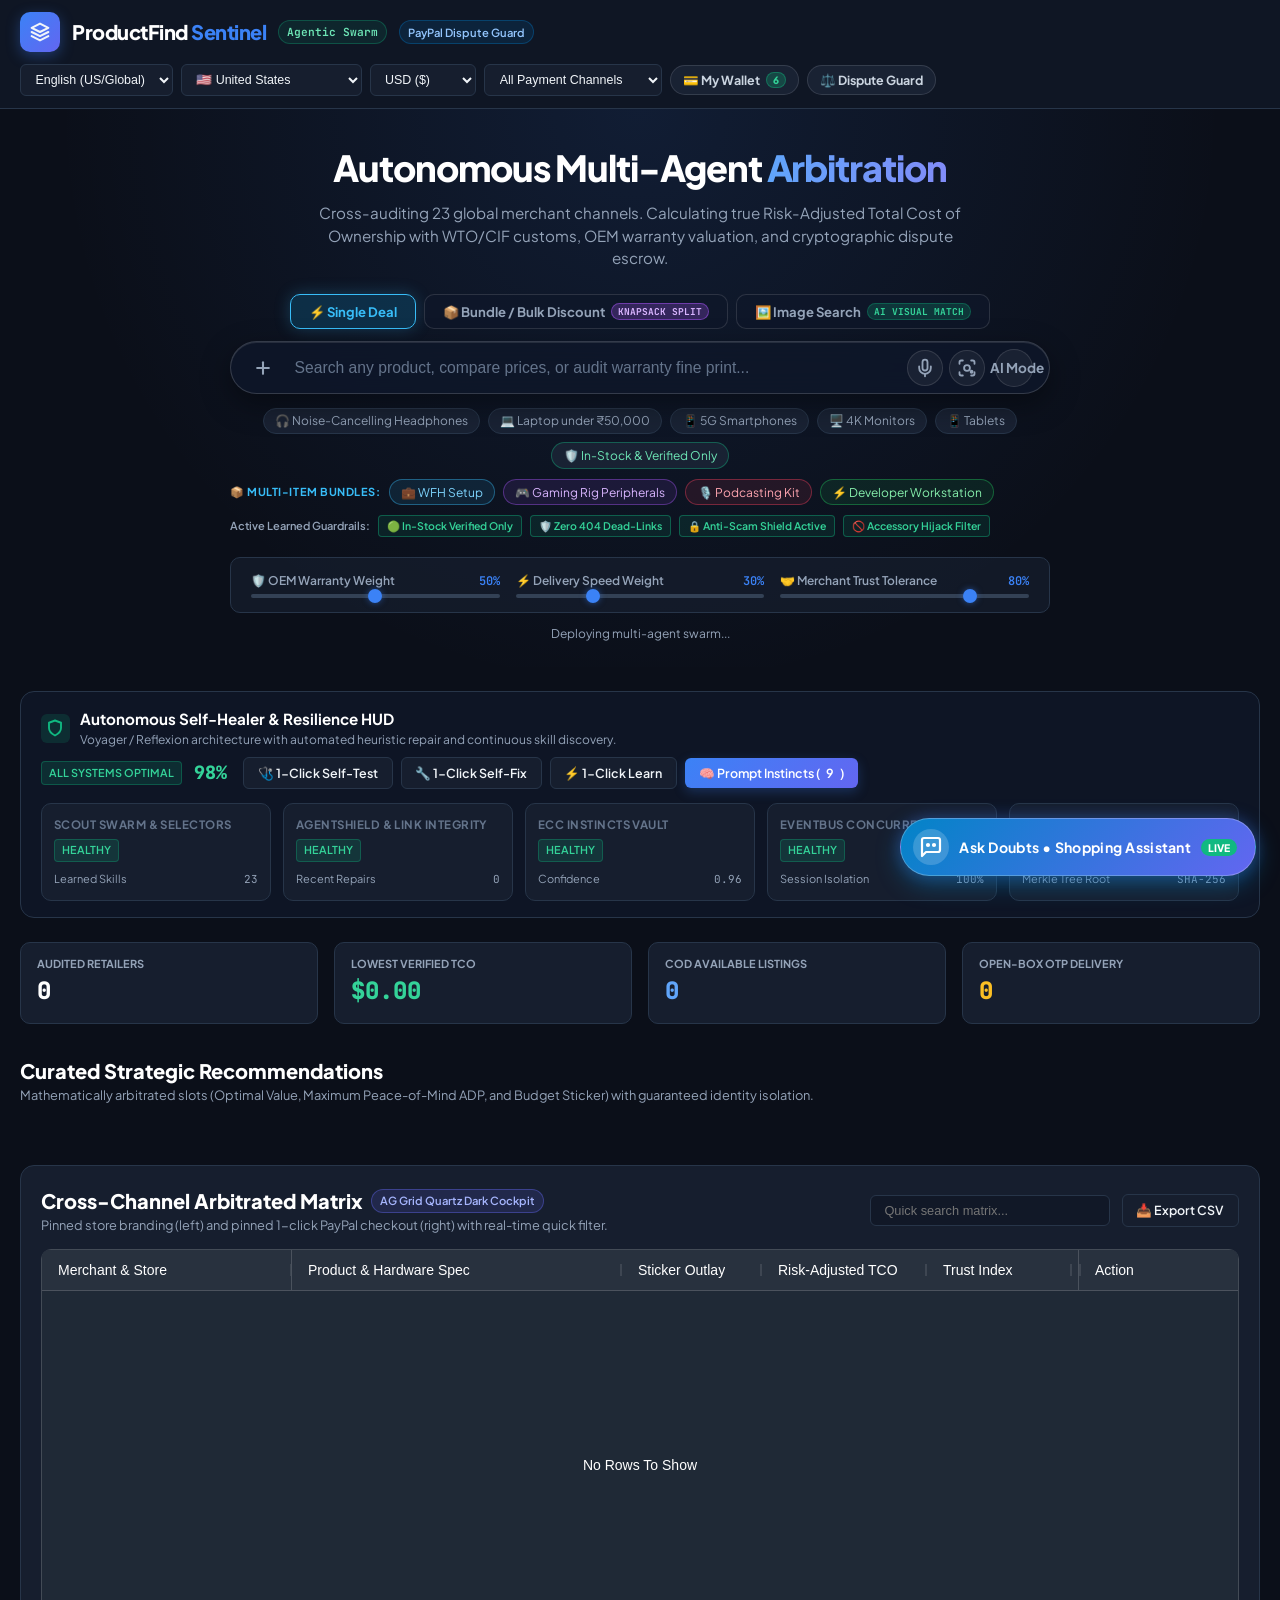
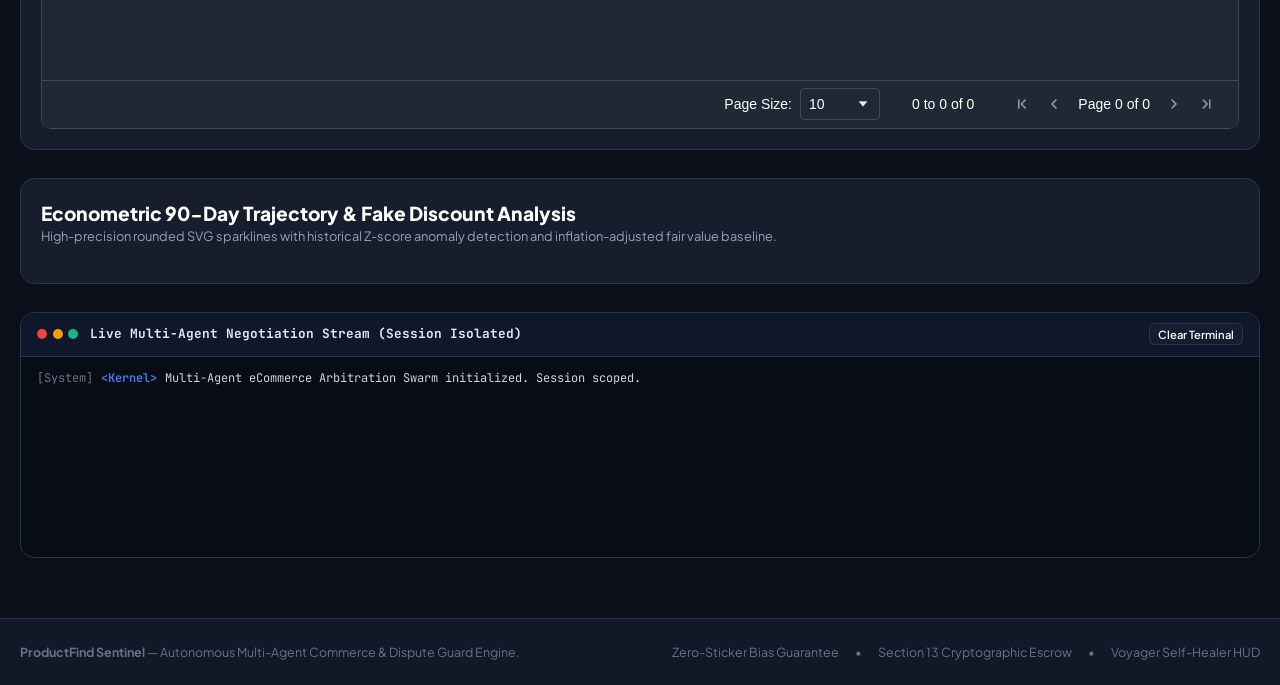
==== commit 1bcd663f: "chore: remove hackathon and benchmark references from UI and docs" ====
--- a/frontend/public/index.html
+++ b/frontend/public/index.html
@@ -350,15 +350,15 @@
                             </div>
                         </div>
 
-                        <!-- Benchmark Quick Sample Presets -->
+                        <!-- Sample Product Image Chips -->
                         <div style="margin-top: 10px; display: flex; align-items: center; gap: 6px; flex-wrap: wrap;">
-                            <span style="font-size: 11px; color: #64748b; font-weight: 600;">Instant Benchmark Presets:</span>
-                            <button type="button" class="preset-image-chip" data-product="Wireless ANC Headphones" data-sample="sony-xm5" style="background: rgba(30, 41, 59, 0.6); border: 1px solid rgba(255,255,255,0.1); color: #cbd5e1; font-size: 11px; padding: 3px 8px; border-radius: 6px; cursor: pointer;">🎧 Wireless ANC Headphones</button>
-                            <button type="button" class="preset-image-chip" data-product="Apple MacBook Pro 16 M3 Max" data-sample="macbook-m3" style="background: rgba(30, 41, 59, 0.6); border: 1px solid rgba(255,255,255,0.1); color: #cbd5e1; font-size: 11px; padding: 3px 8px; border-radius: 6px; cursor: pointer;">💻 MacBook Pro 16 M3</button>
-                            <button type="button" class="preset-image-chip" data-product="iPhone 16 Pro" data-sample="iphone-16" style="background: rgba(30, 41, 59, 0.6); border: 1px solid rgba(255,255,255,0.1); color: #cbd5e1; font-size: 11px; padding: 3px 8px; border-radius: 6px; cursor: pointer;">📱 iPhone 16 Pro</button>
-                            <button type="button" class="preset-image-chip" data-product="Epson EcoTank L3250 Wi-Fi All-in-One Ink Tank Printer" data-sample="epson-l3250" style="background: rgba(30, 41, 59, 0.6); border: 1px solid rgba(255,255,255,0.1); color: #cbd5e1; font-size: 11px; padding: 3px 8px; border-radius: 6px; cursor: pointer;">🖨️ Epson L3250 Printer</button>
-                            <button type="button" class="preset-image-chip" data-product="Nintendo Switch OLED Mario Edition" data-sample="switch-oled" style="background: rgba(30, 41, 59, 0.6); border: 1px solid rgba(255,255,255,0.1); color: #cbd5e1; font-size: 11px; padding: 3px 8px; border-radius: 6px; cursor: pointer;">🎮 Nintendo Switch OLED</button>
-                            <button type="button" class="preset-image-chip" data-product="Herman Miller Aeron Chair" data-sample="aeron" style="background: rgba(30, 41, 59, 0.6); border: 1px solid rgba(255,255,255,0.1); color: #cbd5e1; font-size: 11px; padding: 3px 8px; border-radius: 6px; cursor: pointer;">💺 Aeron Chair</button>
+                            <span style="font-size: 11px; color: #64748b; font-weight: 600;">Sample Product Photos:</span>
+                            <button type="button" class="preset-image-chip" data-product="Wireless ANC Headphones" data-sample="sony-xm5" style="background: rgba(30, 41, 59, 0.6); border: 1px solid rgba(255,255,255,0.1); color: #cbd5e1; font-size: 11px; padding: 3px 8px; border-radius: 6px; cursor: pointer;">🎧 Headphones</button>
+                            <button type="button" class="preset-image-chip" data-product="Apple MacBook Pro 16 M3 Max" data-sample="macbook-m3" style="background: rgba(30, 41, 59, 0.6); border: 1px solid rgba(255,255,255,0.1); color: #cbd5e1; font-size: 11px; padding: 3px 8px; border-radius: 6px; cursor: pointer;">💻 Laptop</button>
+                            <button type="button" class="preset-image-chip" data-product="iPhone 16 Pro" data-sample="iphone-16" style="background: rgba(30, 41, 59, 0.6); border: 1px solid rgba(255,255,255,0.1); color: #cbd5e1; font-size: 11px; padding: 3px 8px; border-radius: 6px; cursor: pointer;">📱 Phone</button>
+                            <button type="button" class="preset-image-chip" data-product="Epson EcoTank L3250 Wi-Fi All-in-One Ink Tank Printer" data-sample="epson-l3250" style="background: rgba(30, 41, 59, 0.6); border: 1px solid rgba(255,255,255,0.1); color: #cbd5e1; font-size: 11px; padding: 3px 8px; border-radius: 6px; cursor: pointer;">🖨️ Printer</button>
+                            <button type="button" class="preset-image-chip" data-product="Nintendo Switch OLED Mario Edition" data-sample="switch-oled" style="background: rgba(30, 41, 59, 0.6); border: 1px solid rgba(255,255,255,0.1); color: #cbd5e1; font-size: 11px; padding: 3px 8px; border-radius: 6px; cursor: pointer;">🎮 Gaming Console</button>
+                            <button type="button" class="preset-image-chip" data-product="Herman Miller Aeron Chair" data-sample="aeron" style="background: rgba(30, 41, 59, 0.6); border: 1px solid rgba(255,255,255,0.1); color: #cbd5e1; font-size: 11px; padding: 3px 8px; border-radius: 6px; cursor: pointer;">💺 Office Chair</button>
                         </div>
                     </div>
 
@@ -387,18 +387,18 @@
                 </form>
 
                 <div class="query-tags">
-                    <button type="button" class="query-tag-btn" data-query="Wireless Noise Cancelling Headphones">🎧 Wireless ANC Headphones</button>
-                    <button type="button" class="query-tag-btn" data-query="Apple MacBook Pro 16 M3 Max">💻 MacBook Pro 16 M3 Max</button>
-                    <button type="button" class="query-tag-btn" data-query="Samsung Galaxy S24 Ultra">📱 Samsung S24 Ultra</button>
-                    <button type="button" class="query-tag-btn" data-query="Dell Precision 7820 Workstation">🖥️ Dell Precision 7820</button>
-                    <button type="button" class="query-tag-btn" data-query="iPad Pro 11-inch M4">📱 iPad Pro M4</button>
-                    <button type="button" class="query-tag-btn" data-query="Dell Precision 7820 in stock only no 404s" style="border-color: rgba(16, 185, 129, 0.4); color: #6ee7b7;">🛡️ Dell Precision (In-Stock & Zero 404s)</button>
+                    <button type="button" class="query-tag-btn" data-query="Wireless Noise Cancelling Headphones">🎧 Noise-Cancelling Headphones</button>
+                    <button type="button" class="query-tag-btn" data-query="laptop under 50k">💻 Laptop under ₹50,000</button>
+                    <button type="button" class="query-tag-btn" data-query="Smartphones">📱 5G Smartphones</button>
+                    <button type="button" class="query-tag-btn" data-query="4K Computer Monitor">🖥️ 4K Monitors</button>
+                    <button type="button" class="query-tag-btn" data-query="Tablets">📱 Tablets</button>
+                    <button type="button" class="query-tag-btn" data-query="Mechanical Keyboard in stock only no 404s" style="border-color: rgba(16, 185, 129, 0.4); color: #6ee7b7;">🛡️ In-Stock & Verified Only</button>
                 </div>
 
                 <!-- Multi-Item Workflow Knapsack Presets -->
                 <div class="workflow-presets-container" style="display: flex; gap: 8px; margin-top: 10px; flex-wrap: wrap; align-items: center;">
-                    <span style="font-size: 11px; color: #38bdf8; font-weight: 700; text-transform: uppercase; letter-spacing: 0.05em;">📦 Multi-Item Workflows:</span>
-                    <button type="button" class="query-tag-btn workflow-preset-btn" data-query="WFH Setup under ₹50,000" style="border-color: rgba(56, 189, 248, 0.4); background: rgba(56, 189, 248, 0.1); color: #7dd3fc;">💼 WFH Setup under ₹50,000</button>
+                    <span style="font-size: 11px; color: #38bdf8; font-weight: 700; text-transform: uppercase; letter-spacing: 0.05em;">📦 Multi-Item Bundles:</span>
+                    <button type="button" class="query-tag-btn workflow-preset-btn" data-query="WFH Setup under ₹50,000" style="border-color: rgba(56, 189, 248, 0.4); background: rgba(56, 189, 248, 0.1); color: #7dd3fc;">💼 WFH Setup</button>
                     <button type="button" class="query-tag-btn workflow-preset-btn" data-query="Gaming Rig Peripherals" style="border-color: rgba(168, 85, 247, 0.4); background: rgba(168, 85, 247, 0.1); color: #d8b4fe;">🎮 Gaming Rig Peripherals</button>
                     <button type="button" class="query-tag-btn workflow-preset-btn" data-query="Podcasting Kit" style="border-color: rgba(244, 63, 94, 0.4); background: rgba(244, 63, 94, 0.1); color: #fda4af;">🎙️ Podcasting Kit</button>
                     <button type="button" class="query-tag-btn workflow-preset-btn" data-query="Developer Workstation" style="border-color: rgba(34, 197, 94, 0.4); background: rgba(34, 197, 94, 0.1); color: #86efac;">⚡ Developer Workstation</button>
@@ -564,7 +564,7 @@
             </div>
         </section>
 
-        <!-- AG Grid Cockpit (Best Use of AG Grid Sponsor Track) -->
+        <!-- AG Grid Cockpit -->
         <section class="grid-section">
             <div class="grid-header">
                 <div>
@@ -631,7 +631,7 @@
     <footer style="background: var(--bg-secondary); border-top: 1px solid var(--border-color); padding: 1.5rem 0; margin-top: 2rem;">
         <div class="container" style="display: flex; align-items: center; justify-content: space-between; flex-wrap: wrap; gap: 1rem; font-size: 0.78rem; color: var(--text-dim);">
             <div>
-                <strong>ProductFind Sentinel</strong> — Autonomous Agentic Commerce Engine for the PayPal AI Hackathon.
+                <strong>ProductFind Sentinel</strong> — Autonomous Multi-Agent Commerce & Dispute Guard Engine.
             </div>
             <div style="display: flex; gap: 1rem;">
                 <span>Zero-Sticker Bias Guarantee</span>
@@ -781,7 +781,7 @@
                 <!-- Demo / Sample Product Image Chips -->
                 <div style="margin-top: 1rem;">
                     <div style="font-size: 0.75rem; font-weight: 700; color: #38bdf8; text-transform: uppercase; letter-spacing: 0.05em; margin-bottom: 0.5rem;">
-                        ⚡ Quick Demo Test Samples (1-Click Visual AI Inspection):
+                        Sample Product Photos for Visual Inspection:
                     </div>
                     <div style="display: flex; gap: 0.5rem; flex-wrap: wrap;">
                         <button type="button" class="query-tag-btn visual-sample-btn" data-sample="sony-xm5">🎧 Sony WH-1000XM5</button>
@@ -1005,7 +1005,7 @@
                     <div id="watchdog-feedback-box" style="display: none; padding: 10px; border-radius: 8px; font-size: 12px; margin-top: 6px;"></div>
                     <div style="display: flex; justify-content: flex-end; gap: 8px; margin-top: 6px;">
                         <button type="button" id="btn-simulate-alert-trigger" style="background: rgba(245, 158, 11, 0.15); border: 1px solid #f59e0b; color: #fbbf24; padding: 8px 14px; border-radius: 8px; font-size: 12px; font-weight: 700; cursor: pointer;">
-                            ⚡ Simulate Flash Drop (Live Demo)
+                            ⚡ Test Flash Drop Alert
                         </button>
                         <button type="submit" id="btn-submit-watchdog" style="background: #0284c7; color: #ffffff; border: none; padding: 8px 18px; border-radius: 8px; font-weight: 700; cursor: pointer;">
                             🎯 Subscribe Price Watchdog
--- a/frontend/public/css/styles.css
+++ b/frontend/public/css/styles.css
@@ -1726,182 +1726,6 @@
   transform: translateY(-1px);
 }
 
-/* ==========================================================================
-   60-SECOND INTERACTIVE JUDGE TOUR HUD & STEP GLOWS
-   ========================================================================== */
-
-.judge-tour-hud {
-  position: fixed;
-  bottom: 24px;
-  left: 50%;
-  transform: translateX(-50%);
-  width: min(920px, calc(100vw - 32px));
-  background: rgba(15, 23, 42, 0.94);
-  backdrop-filter: blur(20px);
-  -webkit-backdrop-filter: blur(20px);
-  border: 1px solid rgba(245, 158, 11, 0.5);
-  box-shadow: 0 16px 48px rgba(0, 0, 0, 0.7), 0 0 24px rgba(245, 158, 11, 0.25);
-  border-radius: 18px;
-  z-index: 100000;
-  overflow: hidden;
-  animation: tourSlideUp 0.35s cubic-bezier(0.16, 1, 0.3, 1);
-}
-
-@keyframes tourSlideUp {
-  from {
-    opacity: 0;
-    transform: translate(-50%, 40px);
-  }
-  to {
-    opacity: 1;
-    transform: translate(-50%, 0);
-  }
-}
-
-.judge-tour-hud-content {
-  display: flex;
-  align-items: center;
-  gap: 16px;
-  padding: 14px 20px;
-}
-
-.judge-tour-badge {
-  display: flex;
-  align-items: center;
-  gap: 8px;
-  background: rgba(245, 158, 11, 0.15);
-  border: 1px solid rgba(245, 158, 11, 0.4);
-  color: #fbbf24;
-  font-size: 0.75rem;
-  font-weight: 800;
-  letter-spacing: 0.05em;
-  padding: 4px 10px;
-  border-radius: 9999px;
-  white-space: nowrap;
-}
-
-.tour-pulse-dot {
-  width: 8px;
-  height: 8px;
-  background: #fbbf24;
-  border-radius: 50%;
-  box-shadow: 0 0 8px #fbbf24;
-  animation: tourPulse 1.4s infinite ease-in-out;
-}
-
-@keyframes tourPulse {
-  0%, 100% {
-    transform: scale(0.9);
-    opacity: 0.8;
-  }
-  50% {
-    transform: scale(1.3);
-    opacity: 1;
-  }
-}
-
-.judge-tour-info {
-  flex: 1;
-  min-width: 0;
-}
-
-.judge-tour-step-title {
-  margin: 0;
-  font-size: 0.95rem;
-  font-weight: 800;
-  color: #f8fafc;
-  display: flex;
-  align-items: center;
-  gap: 8px;
-}
-
-.judge-tour-step-desc {
-  margin: 2px 0 0 0;
-  font-size: 0.8rem;
-  color: #94a3b8;
-  line-height: 1.35;
-  white-space: nowrap;
-  overflow: hidden;
-  text-overflow: ellipsis;
-}
-
-.judge-tour-actions {
-  display: flex;
-  align-items: center;
-  gap: 8px;
-  flex-shrink: 0;
-}
-
-.tour-nav-btn {
-  background: rgba(30, 41, 59, 0.8);
-  border: 1px solid rgba(255, 255, 255, 0.15);
-  color: #cbd5e1;
-  padding: 6px 12px;
-  border-radius: 8px;
-  font-size: 0.8rem;
-  font-weight: 700;
-  cursor: pointer;
-  transition: all 0.2s ease;
-  white-space: nowrap;
-}
-
-.tour-nav-btn:hover {
-  background: rgba(56, 189, 248, 0.2);
-  border-color: #38bdf8;
-  color: #38bdf8;
-}
-
-.tour-primary-btn {
-  background: linear-gradient(135deg, #f59e0b, #d97706);
-  border: none;
-  color: #0f172a;
-  font-weight: 800;
-  box-shadow: 0 0 12px rgba(245, 158, 11, 0.35);
-}
-
-.tour-primary-btn:hover {
-  background: linear-gradient(135deg, #fbbf24, #f59e0b);
-  color: #000000;
-  transform: translateY(-1px);
-}
-
-.tour-close-btn {
-  background: none;
-  border: none;
-  color: #64748b;
-  font-size: 1.1rem;
-  cursor: pointer;
-  padding: 4px 8px;
-  line-height: 1;
-  border-radius: 6px;
-  transition: all 0.2s ease;
-}
-
-.tour-close-btn:hover {
-  color: #f87171;
-  background: rgba(239, 68, 68, 0.1);
-}
-
-.judge-tour-progress-bar {
-  width: 100%;
-  height: 3px;
-  background: rgba(255, 255, 255, 0.08);
-  position: relative;
-}
-
-.judge-tour-progress-fill {
-  height: 100%;
-  width: 20%;
-  background: linear-gradient(90deg, #f59e0b, #38bdf8, #10b981);
-  transition: width 0.4s ease;
-}
-
-/* Dynamic target element glow highlight when selected by tour */
-.tour-target-highlight {
-  box-shadow: 0 0 30px rgba(245, 158, 11, 0.55), 0 0 10px rgba(245, 158, 11, 0.8) !important;
-  border-color: #fbbf24 !important;
-  transition: all 0.4s ease !important;
-  scroll-margin-top: 100px;
-}
-
-
+
+
+
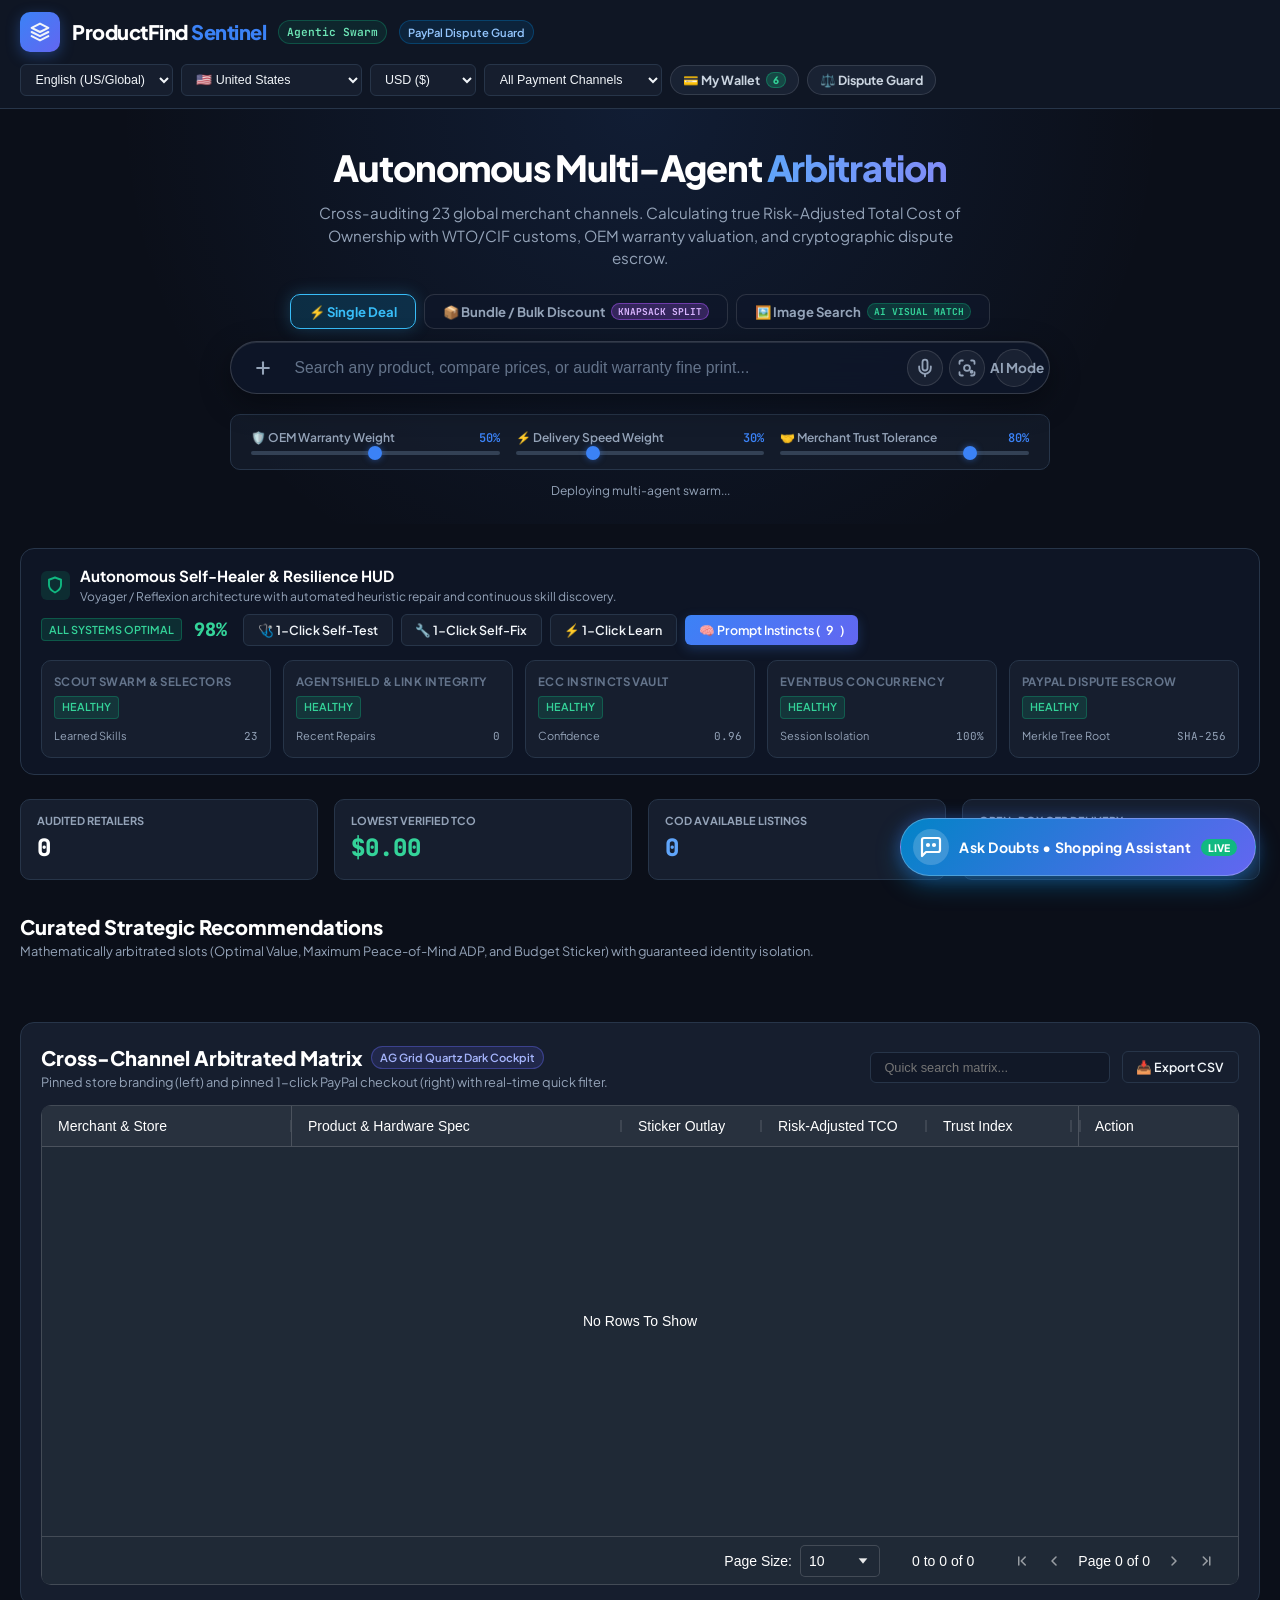
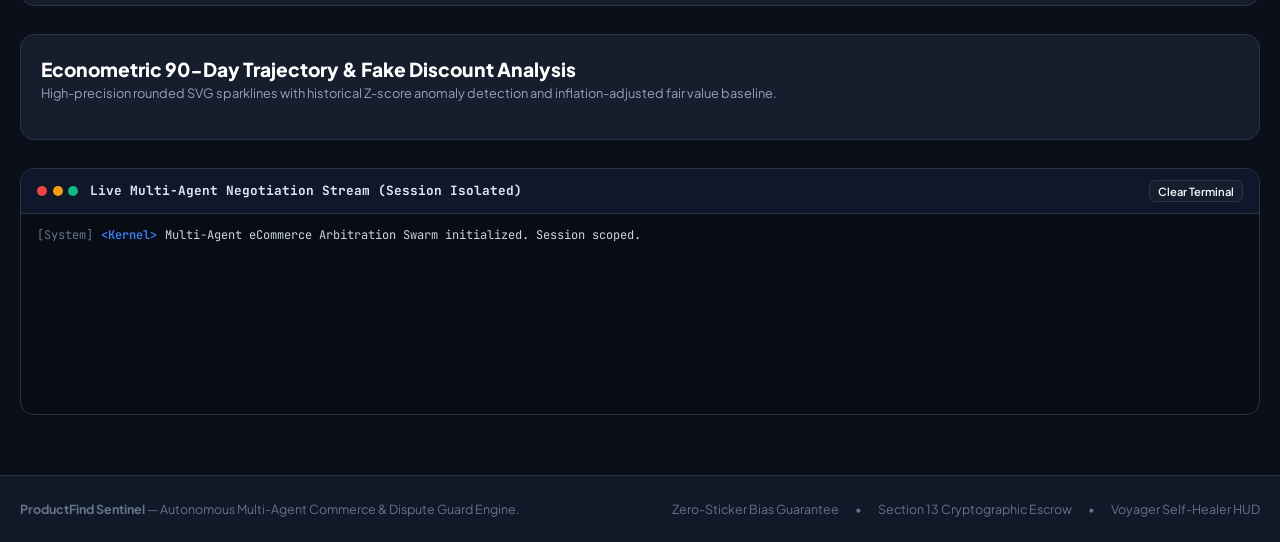
==== commit 678bd24a: "feat: upgrade concierge bot with live LLM & dynamic hardware parsing, remove clutter chips, and perm" ====
--- a/frontend/public/index.html
+++ b/frontend/public/index.html
@@ -386,32 +386,7 @@
                     </div>
                 </form>
 
-                <div class="query-tags">
-                    <button type="button" class="query-tag-btn" data-query="Wireless Noise Cancelling Headphones">🎧 Noise-Cancelling Headphones</button>
-                    <button type="button" class="query-tag-btn" data-query="laptop under 50k">💻 Laptop under ₹50,000</button>
-                    <button type="button" class="query-tag-btn" data-query="Smartphones">📱 5G Smartphones</button>
-                    <button type="button" class="query-tag-btn" data-query="4K Computer Monitor">🖥️ 4K Monitors</button>
-                    <button type="button" class="query-tag-btn" data-query="Tablets">📱 Tablets</button>
-                    <button type="button" class="query-tag-btn" data-query="Mechanical Keyboard in stock only no 404s" style="border-color: rgba(16, 185, 129, 0.4); color: #6ee7b7;">🛡️ In-Stock & Verified Only</button>
-                </div>
-
-                <!-- Multi-Item Workflow Knapsack Presets -->
-                <div class="workflow-presets-container" style="display: flex; gap: 8px; margin-top: 10px; flex-wrap: wrap; align-items: center;">
-                    <span style="font-size: 11px; color: #38bdf8; font-weight: 700; text-transform: uppercase; letter-spacing: 0.05em;">📦 Multi-Item Bundles:</span>
-                    <button type="button" class="query-tag-btn workflow-preset-btn" data-query="WFH Setup under ₹50,000" style="border-color: rgba(56, 189, 248, 0.4); background: rgba(56, 189, 248, 0.1); color: #7dd3fc;">💼 WFH Setup</button>
-                    <button type="button" class="query-tag-btn workflow-preset-btn" data-query="Gaming Rig Peripherals" style="border-color: rgba(168, 85, 247, 0.4); background: rgba(168, 85, 247, 0.1); color: #d8b4fe;">🎮 Gaming Rig Peripherals</button>
-                    <button type="button" class="query-tag-btn workflow-preset-btn" data-query="Podcasting Kit" style="border-color: rgba(244, 63, 94, 0.4); background: rgba(244, 63, 94, 0.1); color: #fda4af;">🎙️ Podcasting Kit</button>
-                    <button type="button" class="query-tag-btn workflow-preset-btn" data-query="Developer Workstation" style="border-color: rgba(34, 197, 94, 0.4); background: rgba(34, 197, 94, 0.1); color: #86efac;">⚡ Developer Workstation</button>
-                </div>
-
-                <!-- Prompt Constraints & Filter Badges -->
-                <div id="prompt-constraints-bar" style="display: flex; gap: 8px; margin-top: 10px; flex-wrap: wrap; align-items: center;">
-                    <span style="font-size: 11px; color: #94a3b8; font-weight: 600;">Active Learned Guardrails:</span>
-                    <span class="hud-status-badge status-optimal" style="font-size: 10.5px; padding: 2px 8px;">🟢 In-Stock Verified Only</span>
-                    <span class="hud-status-badge status-optimal" style="font-size: 10.5px; padding: 2px 8px;">🛡️ Zero 404 Dead-Links</span>
-                    <span class="hud-status-badge status-optimal" style="font-size: 10.5px; padding: 2px 8px;">🔒 Anti-Scam Shield Active</span>
-                    <span class="hud-status-badge status-optimal" style="font-size: 10.5px; padding: 2px 8px;">🚫 Accessory Hijack Filter</span>
-                </div>
+
 
                 <!-- Dynamic Risk Preference Sliders -->
                 <div class="risk-sliders-card">
@@ -866,15 +841,11 @@
                 </div>
                 <div>
                     <div class="concierge-title">Sentinel AI Concierge</div>
-                    <div class="concierge-status">● Voice & Doubt Assistant Active</div>
+                    <div class="concierge-status">● Live AI Shopping Assistant</div>
                 </div>
             </div>
             <div class="concierge-controls">
-                <button type="button" id="concierge-sound-toggle" class="concierge-icon-btn" title="Mute/Unmute Voice Narration">
-                    <svg width="18" height="18" viewBox="0 0 24 24" fill="none" stroke="currentColor" stroke-width="2" stroke-linecap="round" stroke-linejoin="round">
-                        <polygon points="11 5 6 9 2 9 2 15 6 15 11 19 11 5"></polygon>
-                        <path d="M19.07 4.93a10 10 0 0 1 0 14.14M15.54 8.46a5 5 0 0 1 0 7.07"></path>
-                    </svg>
+                <button type="button" id="concierge-sound-toggle" class="concierge-icon-btn" style="display: none;" title="Voice Muted">
                 </button>
                 <button type="button" id="concierge-close-btn" class="concierge-icon-btn" title="Close Concierge">
                     <svg width="18" height="18" viewBox="0 0 24 24" fill="none" stroke="currentColor" stroke-width="2.2" stroke-linecap="round" stroke-linejoin="round">
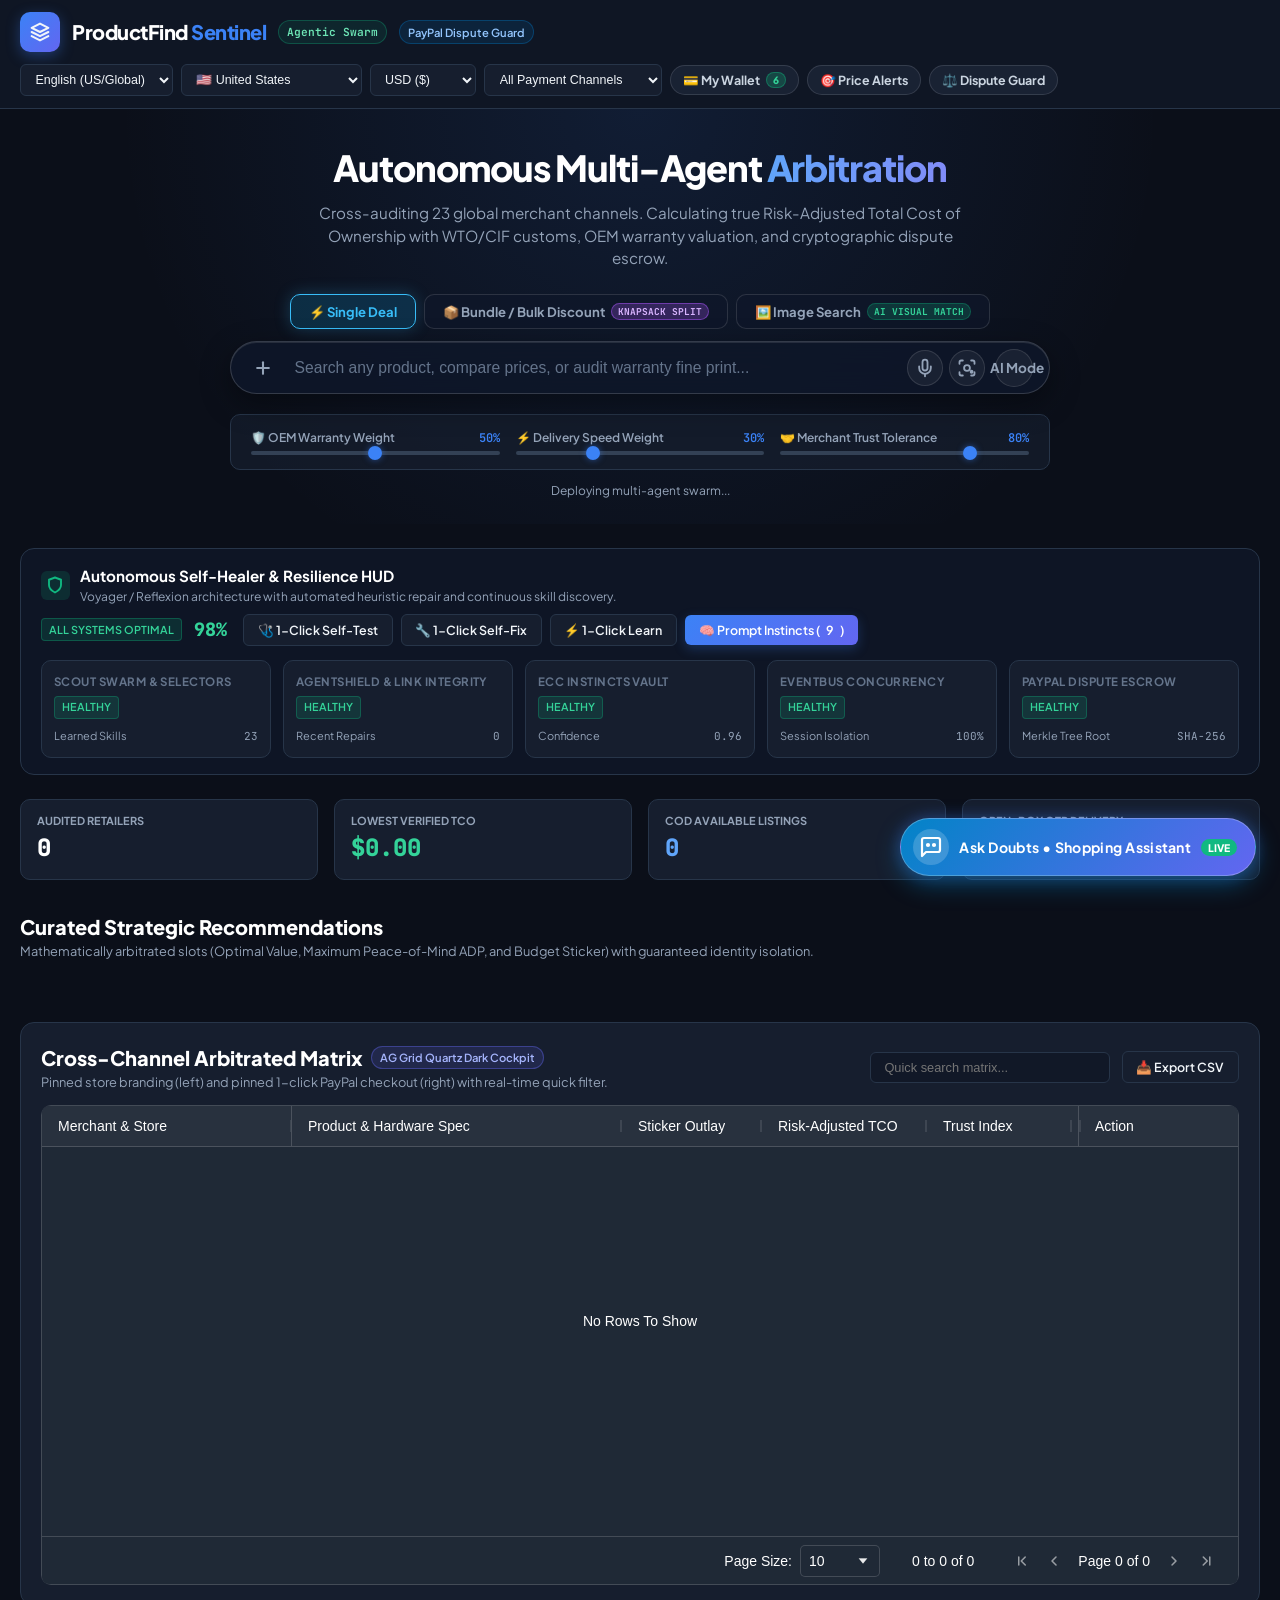
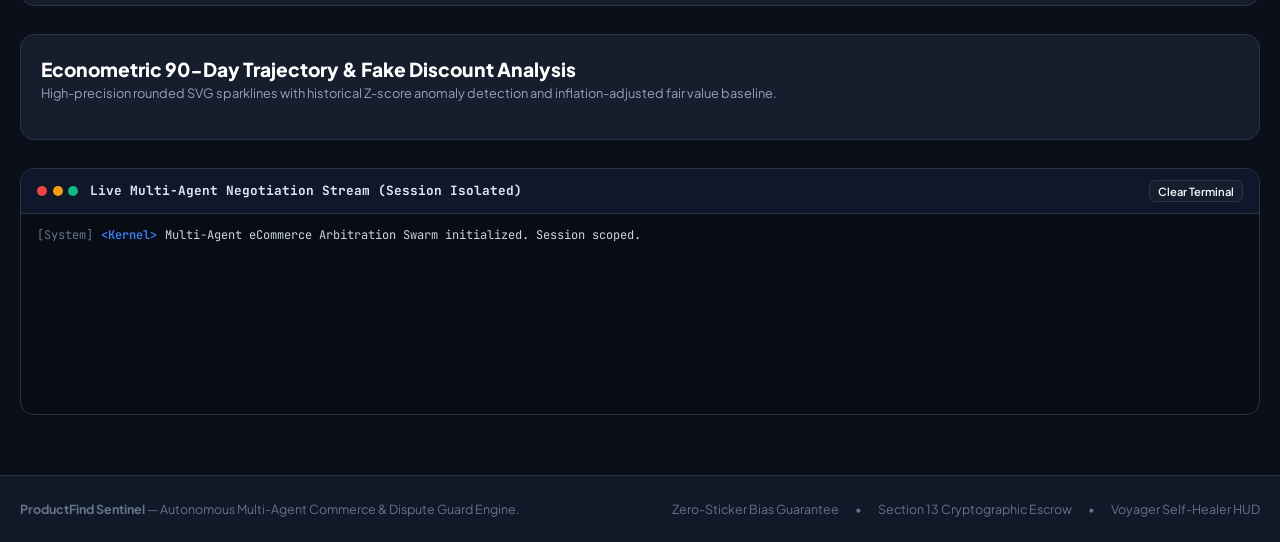
==== commit a1e853a7: "feat: add intelligent search autocomplete dropdown and top nav Price Alerts trigger" ====
--- a/frontend/public/index.html
+++ b/frontend/public/index.html
@@ -208,10 +208,13 @@
                     <option value="cod">Cash on Delivery (COD)</option>
                 </select>
 
-                <!-- My Wallet & Dispute Quick Action Nav Pills -->
+                <!-- My Wallet, Price Watchdog & Dispute Quick Action Nav Pills -->
                 <button type="button" id="btn-open-wallet" class="nav-action-pill" title="Configure Bank Cards & Stacking Cashback">
                     <span>💳 My Wallet</span>
                     <span id="wallet-active-badge" class="nav-counter-badge">6</span>
+                </button>
+                <button type="button" id="btn-open-watchdog-nav" class="nav-action-pill" title="Real-Time Price Drop Alerts & Watchdog Patrol">
+                    <span>🎯 Price Alerts</span>
                 </button>
                 <button type="button" id="btn-open-disputes" class="nav-action-pill" title="1-Click Section 13 Dispute Assistant & PDF Dossier">
                     <span>⚖️ Dispute Guard</span>
--- a/frontend/public/css/styles.css
+++ b/frontend/public/css/styles.css
@@ -1726,6 +1726,48 @@
   transform: translateY(-1px);
 }
 
-
-
-
+/* Search Autocomplete & Suggestion Dropdown */
+.search-autocomplete-dropdown {
+  position: absolute;
+  top: calc(100% + 8px);
+  left: 0;
+  right: 0;
+  background: rgba(15, 23, 42, 0.96);
+  backdrop-filter: blur(24px);
+  -webkit-backdrop-filter: blur(24px);
+  border: 1px solid rgba(56, 189, 248, 0.35);
+  border-radius: 16px;
+  box-shadow: 0 20px 48px rgba(0, 0, 0, 0.75), 0 0 24px rgba(56, 189, 248, 0.15);
+  z-index: 1000;
+  max-height: 440px;
+  overflow-y: auto;
+  padding: 8px;
+  display: none;
+  animation: fadeInDown 0.18s cubic-bezier(0.16, 1, 0.3, 1);
+}
+
+@keyframes fadeInDown {
+  from {
+    opacity: 0;
+    transform: translateY(-6px);
+  }
+  to {
+    opacity: 1;
+    transform: translateY(0);
+  }
+}
+
+.search-autocomplete-dropdown::-webkit-scrollbar {
+  width: 6px;
+}
+.search-autocomplete-dropdown::-webkit-scrollbar-thumb {
+  background: rgba(56, 189, 248, 0.3);
+  border-radius: 3px;
+}
+.search-autocomplete-dropdown::-webkit-scrollbar-track {
+  background: transparent;
+}
+
+
+
+
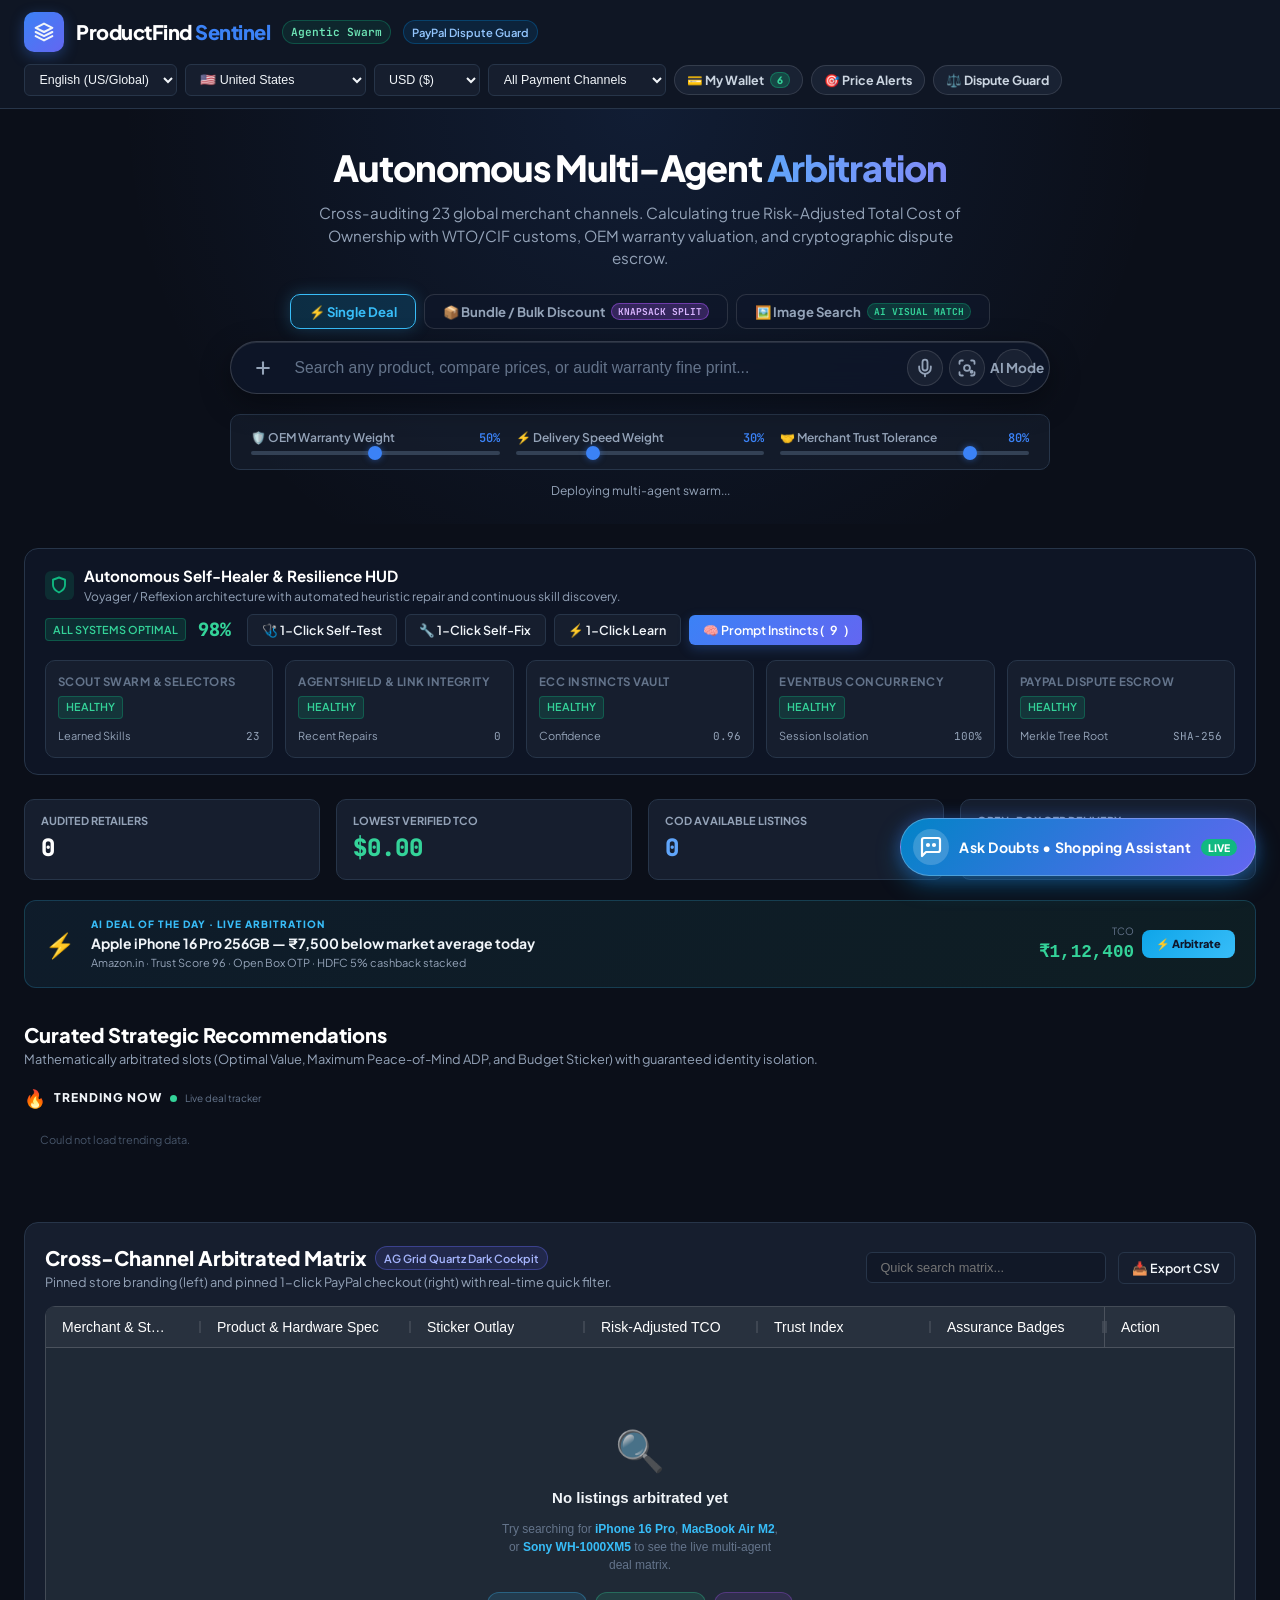
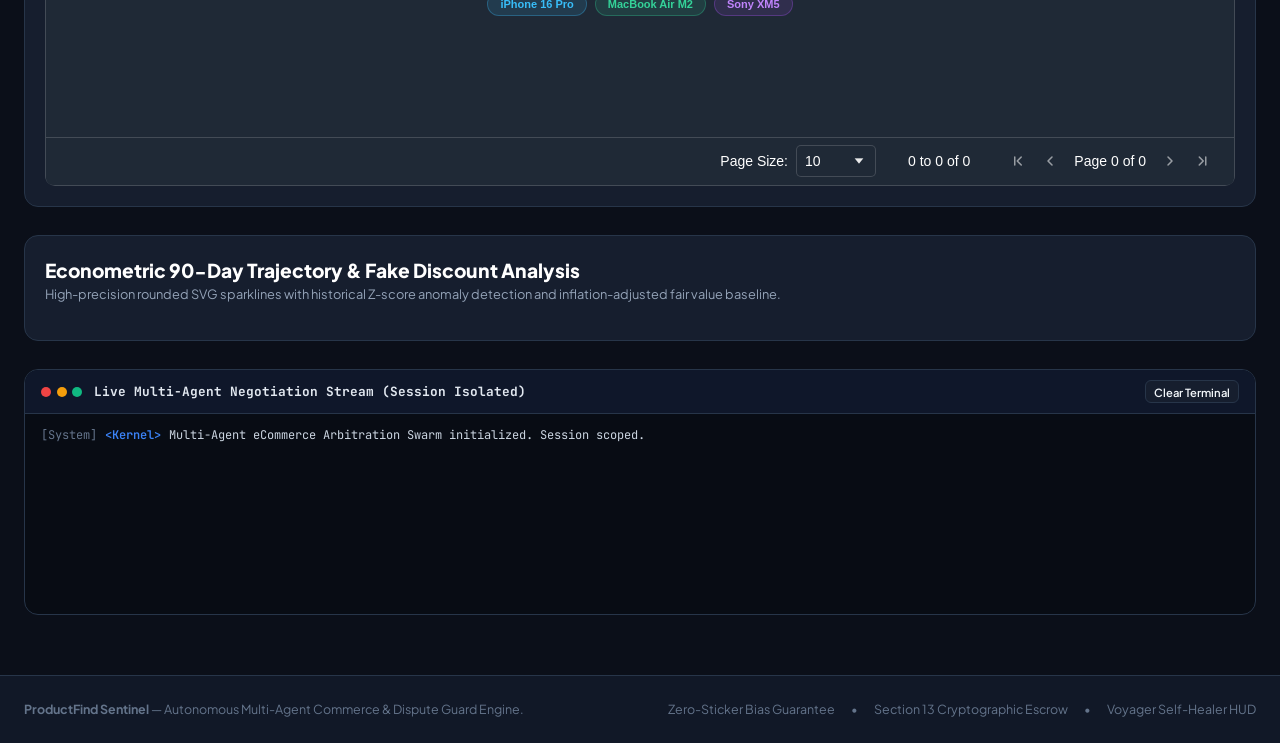
==== commit bd361edc: "feat: complete live trending feed, deal of the day rotator, share report, animated gradient charts, " ====
--- a/frontend/public/index.html
+++ b/frontend/public/index.html
@@ -519,6 +519,25 @@
         </div>
 
         <!-- Head-to-Head Versus Showdown Section (Populated when VS query arbitrated) -->
+        <!-- Deal of the Day Banner — rotates every 8s via JS -->
+        <div id="deal-of-day-banner" style="margin-bottom:1.5rem;border-radius:12px;overflow:hidden;background:linear-gradient(135deg,rgba(56,189,248,0.08) 0%,rgba(52,211,153,0.08) 100%);border:1px solid rgba(56,189,248,0.2);padding:1rem 1.25rem;display:flex;align-items:center;gap:1rem;flex-wrap:wrap;animation:fadeInBanner 0.5s ease;">
+            <div style="font-size:1.5rem;flex-shrink:0;">⚡</div>
+            <div style="flex:1;min-width:200px;">
+                <div style="font-size:10px;font-weight:800;color:#38bdf8;text-transform:uppercase;letter-spacing:0.1em;margin-bottom:2px;">AI Deal of the Day · Live Arbitration</div>
+                <div id="dotd-title" style="font-size:14px;font-weight:700;color:#f1f5f9;line-height:1.3;">Apple iPhone 16 Pro 256GB — ₹7,500 below market average today</div>
+                <div id="dotd-sub" style="font-size:11px;color:#94a3b8;margin-top:2px;">Amazon.in · Trust Score 96 · Open Box OTP · HDFC 5% cashback stacked</div>
+            </div>
+            <div style="display:flex;align-items:center;gap:8px;flex-shrink:0;">
+                <div style="text-align:right;">
+                    <div style="font-size:10px;color:#64748b;text-transform:uppercase;">TCO</div>
+                    <div id="dotd-price" style="font-size:1.1rem;font-weight:800;color:#34d399;font-family:monospace;">₹1,12,400</div>
+                </div>
+                <button id="dotd-arbitrate-btn" onclick="document.getElementById('search-input').value='Apple iPhone 16 Pro';document.getElementById('search-input').dispatchEvent(new Event('input'));document.getElementById('main-search-submit-btn')?.click();" style="background:linear-gradient(135deg,#0ea5e9,#38bdf8);color:#0f172a;font-weight:800;font-size:11px;padding:7px 14px;border-radius:8px;border:none;cursor:pointer;white-space:nowrap;">
+                    ⚡ Arbitrate
+                </button>
+            </div>
+        </div>
+
         <div id="versus-showdown-section" style="display: none; margin-bottom: 2rem;">
             <!-- Dynamically rendered by renderVersusShowdown in app.js -->
         </div>
@@ -535,6 +554,24 @@
             <!-- Bundle Arbitrage Spotlight Banner (Populated when bundle arbitrated) -->
             <div id="bundle-spotlight-section" style="display: none; margin-bottom: 1.5rem;">
                 <!-- Dynamically rendered by renderBundleSpotlight in app.js -->
+            </div>
+
+            <!-- Live Trending Deals Feed -->
+            <div id="trending-section" style="margin-bottom:1.5rem;">
+                <div style="display:flex;align-items:center;justify-content:space-between;margin-bottom:0.75rem;flex-wrap:wrap;gap:8px;">
+                    <div style="display:flex;align-items:center;gap:8px;">
+                        <span style="font-size:1.1rem;">🔥</span>
+                        <span style="font-size:12px;font-weight:800;color:#f1f5f9;text-transform:uppercase;letter-spacing:0.08em;">Trending Now</span>
+                        <span id="trending-live-dot" style="width:7px;height:7px;background:#34d399;border-radius:50%;display:inline-block;animation:pulse-dot 1.5s ease-in-out infinite;"></span>
+                        <span style="font-size:10px;color:#64748b;">Live deal tracker</span>
+                    </div>
+                    <span id="trending-queries-count" style="font-size:10px;color:#38bdf8;font-weight:700;"></span>
+                </div>
+                <div id="trending-cards-row" style="display:flex;gap:10px;overflow-x:auto;padding-bottom:6px;scroll-snap-type:x mandatory;-webkit-overflow-scrolling:touch;scrollbar-width:none;">
+                    <div style="color:#475569;font-size:12px;padding:12px 16px;display:flex;align-items:center;gap:8px;">
+                        <span style="display:inline-block;animation:spin 1s linear infinite;">⟳</span> Loading...
+                    </div>
+                </div>
             </div>
 
             <div id="strategic-cards-grid" class="deal-cards-grid">
--- a/frontend/public/css/styles.css
+++ b/frontend/public/css/styles.css
@@ -1,5 +1,80 @@
 /* ProductFind Sentinel Design System & Responsive Stylesheet */
 @import url('https://fonts.googleapis.com/css2?family=Plus+Jakarta+Sans:wght@300;400;500;600;700;800&family=JetBrains+Mono:wght@400;500;600&display=swap');
+
+/* ==================== KEYFRAME ANIMATIONS ==================== */
+@keyframes fadeInBanner {
+    from { opacity: 0; transform: translateY(-8px); }
+    to   { opacity: 1; transform: translateY(0); }
+}
+@keyframes pulse-dot {
+    0%, 100% { transform: scale(1); opacity: 1; }
+    50%       { transform: scale(1.5); opacity: 0.5; }
+}
+@keyframes spin {
+    to { transform: rotate(360deg); }
+}
+
+/* ==================== TRENDING CARDS ==================== */
+.trending-card {
+    flex-shrink: 0;
+    scroll-snap-align: start;
+    background: rgba(15,23,42,0.75);
+    border: 1px solid rgba(255,255,255,0.08);
+    border-radius: 10px;
+    padding: 10px 14px;
+    min-width: 185px;
+    max-width: 215px;
+    cursor: pointer;
+    transition: all 0.2s ease;
+    position: relative;
+    overflow: hidden;
+}
+.trending-card::before {
+    content: '';
+    position: absolute;
+    top: 0; left: 0; right: 0;
+    height: 2px;
+    background: linear-gradient(90deg, #38bdf8, #34d399);
+    opacity: 0;
+    transition: opacity 0.2s ease;
+}
+.trending-card:hover {
+    border-color: rgba(56,189,248,0.35);
+    background: rgba(15,23,42,0.95);
+    transform: translateY(-2px);
+    box-shadow: 0 8px 24px rgba(0,0,0,0.3);
+}
+.trending-card:hover::before { opacity: 1; }
+
+.trending-rank {
+    font-size: 10px; font-weight: 800; color: #475569;
+    text-transform: uppercase; letter-spacing: 0.08em; margin-bottom: 4px;
+}
+.trending-title {
+    font-size: 12px; font-weight: 700; color: #f1f5f9;
+    line-height: 1.3; margin-bottom: 4px;
+    display: -webkit-box; -webkit-line-clamp: 2;
+    -webkit-box-orient: vertical; overflow: hidden;
+}
+.trending-price {
+    font-size: 14px; font-weight: 800; color: #34d399;
+    font-family: 'JetBrains Mono', monospace; margin-bottom: 2px;
+}
+.trending-meta {
+    font-size: 10px; color: #64748b;
+    display: flex; align-items: center; gap: 4px; flex-wrap: wrap;
+}
+.trending-trend-badge {
+    font-size: 10px; font-weight: 700; padding: 1px 7px;
+    border-radius: 9999px;
+    background: rgba(52,211,153,0.12); color: #34d399;
+    border: 1px solid rgba(52,211,153,0.3);
+}
+/* hide scrollbar on trending row */
+#trending-cards-row::-webkit-scrollbar { display: none; }
+
+/* Deal of Day transition */
+#dotd-title, #dotd-sub, #dotd-price { transition: opacity 0.3s ease; }
 
 :root {
   --bg-primary: #0b0f19;
@@ -75,9 +150,9 @@
 /* Container */
 .container {
   width: 100%;
-  max-width: 1320px;
+  max-width: 1600px;
   margin: 0 auto;
-  padding: 0 1.25rem;
+  padding: 0 1.5rem;
 }
 
 /* Header & Nav */
@@ -1732,18 +1807,352 @@
   top: calc(100% + 8px);
   left: 0;
   right: 0;
-  background: rgba(15, 23, 42, 0.96);
-  backdrop-filter: blur(24px);
-  -webkit-backdrop-filter: blur(24px);
+  background: rgba(15, 23, 42, 0.97);
+  backdrop-filter: blur(28px);
+  -webkit-backdrop-filter: blur(28px);
   border: 1px solid rgba(56, 189, 248, 0.35);
-  border-radius: 16px;
-  box-shadow: 0 20px 48px rgba(0, 0, 0, 0.75), 0 0 24px rgba(56, 189, 248, 0.15);
+  border-radius: 18px;
+  box-shadow: 0 24px 60px rgba(0, 0, 0, 0.85), 0 0 30px rgba(56, 189, 248, 0.18);
   z-index: 1000;
-  max-height: 440px;
-  overflow-y: auto;
-  padding: 8px;
+  max-height: 520px;
+  overflow: hidden;
+  padding: 0;
   display: none;
   animation: fadeInDown 0.18s cubic-bezier(0.16, 1, 0.3, 1);
+}
+
+.omni-dual-container {
+  display: flex;
+  min-height: 320px;
+  max-height: 460px;
+}
+
+.omni-left-pane {
+  flex: 1.35;
+  overflow-y: auto;
+  padding: 10px;
+  border-right: 1px solid rgba(255, 255, 255, 0.08);
+}
+
+.omni-right-pane {
+  flex: 0.95;
+  background: rgba(2, 6, 23, 0.6);
+  padding: 14px;
+  display: flex;
+  flex-direction: column;
+  justify-content: center;
+  overflow-y: auto;
+}
+
+.omni-section-header {
+  display: flex;
+  justify-content: space-between;
+  align-items: center;
+  padding: 6px 10px 6px 10px;
+  font-size: 11px;
+  font-weight: 700;
+  color: #38bdf8;
+  text-transform: uppercase;
+  letter-spacing: 0.06em;
+  border-bottom: 1px solid rgba(255, 255, 255, 0.06);
+  margin-bottom: 4px;
+}
+
+.omni-clear-btn {
+  background: none;
+  border: none;
+  color: #94a3b8;
+  font-size: 10px;
+  cursor: pointer;
+  text-decoration: underline;
+  padding: 0;
+}
+.omni-clear-btn:hover {
+  color: #f87171;
+}
+
+.omni-shortcut-hint {
+  font-size: 10px;
+  color: #64748b;
+  font-family: monospace;
+  text-transform: none;
+}
+
+.omni-group-list {
+  display: flex;
+  flex-direction: column;
+  gap: 2px;
+}
+
+.omni-item {
+  display: flex;
+  align-items: center;
+  justify-content: space-between;
+  padding: 7px 10px;
+  border-radius: 8px;
+  cursor: pointer;
+  transition: all 0.12s ease;
+  user-select: none;
+}
+
+.omni-item:hover,
+.omni-item.selected {
+  background: rgba(56, 189, 248, 0.14) !important;
+  transform: translateX(3px);
+}
+
+.omni-item-left {
+  display: flex;
+  align-items: center;
+  gap: 10px;
+  flex: 1;
+  overflow: hidden;
+}
+
+.omni-item-icon {
+  font-size: 15px;
+  flex-shrink: 0;
+}
+
+.omni-text-stack {
+  line-height: 1.25;
+  overflow: hidden;
+}
+
+.omni-title {
+  font-size: 13px;
+  font-weight: 600;
+  color: #f1f5f9;
+  text-overflow: ellipsis;
+  white-space: nowrap;
+  overflow: hidden;
+}
+
+.omni-subtitle {
+  font-size: 11px;
+  color: #94a3b8;
+  text-overflow: ellipsis;
+  white-space: nowrap;
+  overflow: hidden;
+}
+
+.omni-item-right {
+  display: flex;
+  align-items: center;
+  gap: 6px;
+  flex-shrink: 0;
+}
+
+.omni-delete-recent-btn {
+  background: none;
+  border: none;
+  color: #64748b;
+  font-size: 12px;
+  cursor: pointer;
+  padding: 2px 6px;
+  border-radius: 4px;
+}
+.omni-delete-recent-btn:hover {
+  color: #f87171;
+  background: rgba(239, 68, 68, 0.15);
+}
+
+.omni-arrow-fill {
+  color: #64748b;
+  font-size: 12px;
+  font-family: monospace;
+  padding: 2px 4px;
+  border-radius: 4px;
+  transition: all 0.15s;
+}
+.omni-item:hover .omni-arrow-fill {
+  color: #38bdf8;
+  background: rgba(56, 189, 248, 0.15);
+}
+
+.omni-match-highlight {
+  color: #38bdf8;
+  font-weight: 800;
+}
+
+.omni-badge {
+  font-size: 9.5px;
+  font-weight: 700;
+  padding: 2px 7px;
+  border-radius: 9999px;
+  white-space: nowrap;
+}
+.badge-trend {
+  background: rgba(56, 189, 248, 0.15);
+  color: #38bdf8;
+}
+.badge-versus {
+  background: rgba(239, 68, 68, 0.2);
+  color: #f87171;
+}
+.badge-knapsack {
+  background: rgba(168, 85, 247, 0.2);
+  color: #c084fc;
+}
+
+/* Amazon-Style Spotlight Card */
+.omni-spotlight-card {
+  background: rgba(15, 23, 42, 0.85);
+  border: 1px solid rgba(56, 189, 248, 0.35);
+  border-radius: 12px;
+  padding: 14px;
+  box-shadow: 0 8px 24px rgba(0, 0, 0, 0.4);
+  display: flex;
+  flex-direction: column;
+  gap: 8px;
+}
+
+.spotlight-header {
+  display: flex;
+  justify-content: space-between;
+  align-items: center;
+}
+
+.spotlight-tag {
+  font-size: 10px;
+  font-weight: 800;
+  color: #38bdf8;
+  letter-spacing: 0.06em;
+}
+
+.spotlight-score {
+  font-size: 11px;
+  font-weight: 700;
+  color: #34d399;
+  font-family: monospace;
+}
+
+.spotlight-visual-row {
+  display: flex;
+  align-items: center;
+  gap: 8px;
+}
+
+.spotlight-icon-box {
+  font-size: 28px;
+}
+
+.spotlight-badge-pill {
+  font-size: 10px;
+  font-weight: 700;
+  padding: 2px 8px;
+  border-radius: 4px;
+  background: rgba(16, 185, 129, 0.2);
+  color: #34d399;
+  border: 1px solid rgba(16, 185, 129, 0.35);
+}
+
+.spotlight-title {
+  font-size: 13.5px;
+  font-weight: 700;
+  color: #ffffff;
+  line-height: 1.3;
+}
+
+.spotlight-specs {
+  font-size: 11px;
+  color: #94a3b8;
+  line-height: 1.35;
+}
+
+.spotlight-pricing-row {
+  display: flex;
+  justify-content: space-between;
+  align-items: center;
+  background: rgba(0, 0, 0, 0.25);
+  padding: 8px 10px;
+  border-radius: 6px;
+  margin: 4px 0;
+}
+
+.pricing-label {
+  font-size: 10px;
+  color: #94a3b8;
+  text-transform: uppercase;
+}
+.pricing-val-outlay {
+  font-size: 12px;
+  color: #cbd5e1;
+  font-family: monospace;
+  text-decoration: line-through;
+  opacity: 0.8;
+}
+.pricing-val-tco {
+  font-size: 15px;
+  font-weight: 800;
+  color: #34d399;
+  font-family: monospace;
+}
+
+.spotlight-merchant-bar {
+  display: flex;
+  justify-content: space-between;
+  align-items: center;
+  font-size: 11px;
+  color: #cbd5e1;
+}
+
+.spotlight-cta-btn {
+  background: linear-gradient(135deg, #0284c7, #0369a1);
+  color: #ffffff;
+  border: none;
+  border-radius: 8px;
+  padding: 8px 12px;
+  font-size: 12px;
+  font-weight: 700;
+  cursor: pointer;
+  display: flex;
+  align-items: center;
+  justify-content: center;
+  gap: 6px;
+  margin-top: 4px;
+  transition: all 0.2s ease;
+}
+.spotlight-cta-btn:hover {
+  background: linear-gradient(135deg, #0ea5e9, #0284c7);
+  box-shadow: 0 0 16px rgba(14, 165, 233, 0.4);
+  transform: translateY(-1px);
+}
+
+.omni-footer-bar {
+  display: flex;
+  justify-content: space-between;
+  align-items: center;
+  padding: 8px 14px;
+  background: rgba(2, 6, 23, 0.85);
+  border-top: 1px solid rgba(255, 255, 255, 0.08);
+  font-size: 10.5px;
+  color: #94a3b8;
+}
+
+.omni-footer-shortcuts {
+  display: flex;
+  align-items: center;
+  gap: 10px;
+}
+
+.omni-footer-shortcuts kbd {
+  background: rgba(255, 255, 255, 0.1);
+  border: 1px solid rgba(255, 255, 255, 0.15);
+  border-radius: 3px;
+  padding: 1px 4px;
+  font-size: 9.5px;
+  color: #38bdf8;
+  font-family: monospace;
+}
+
+@media (max-width: 768px) {
+  .omni-dual-container {
+    flex-direction: column;
+  }
+  .omni-right-pane {
+    display: none;
+  }
 }
 
 @keyframes fadeInDown {
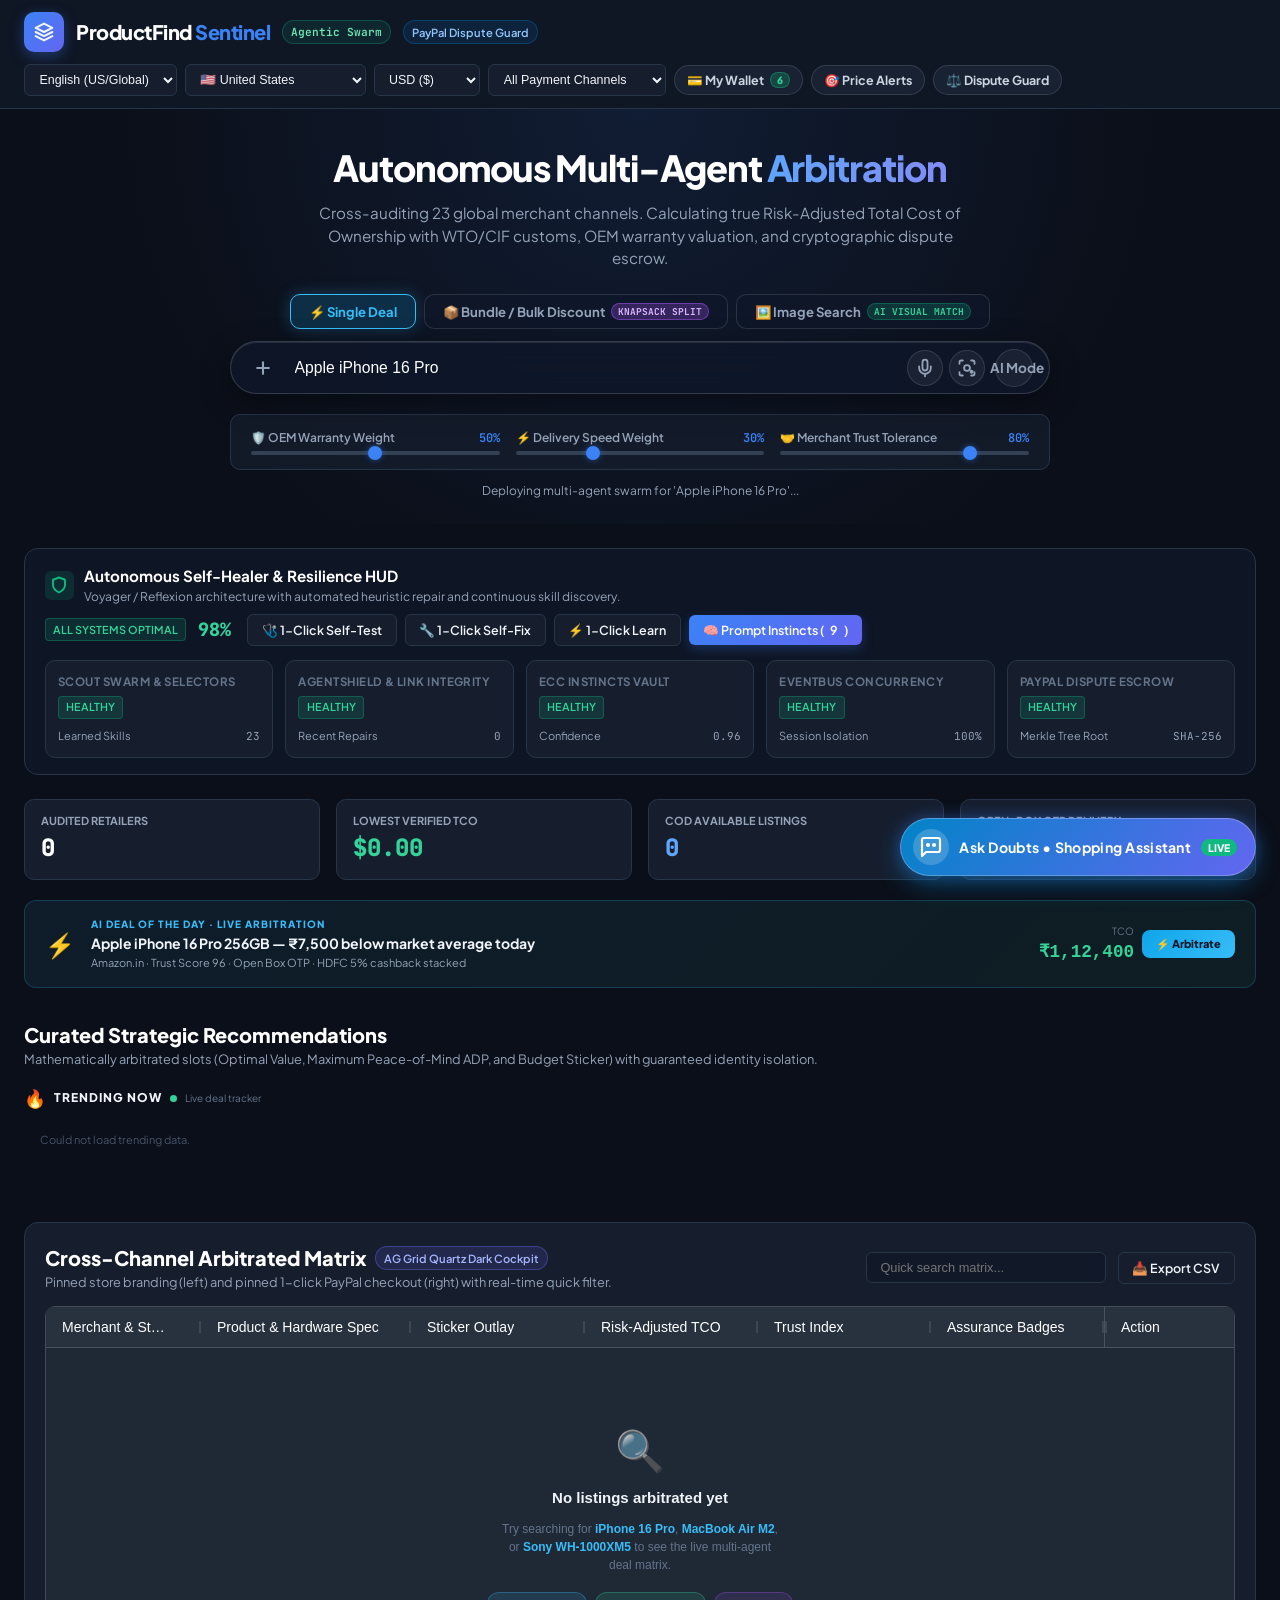
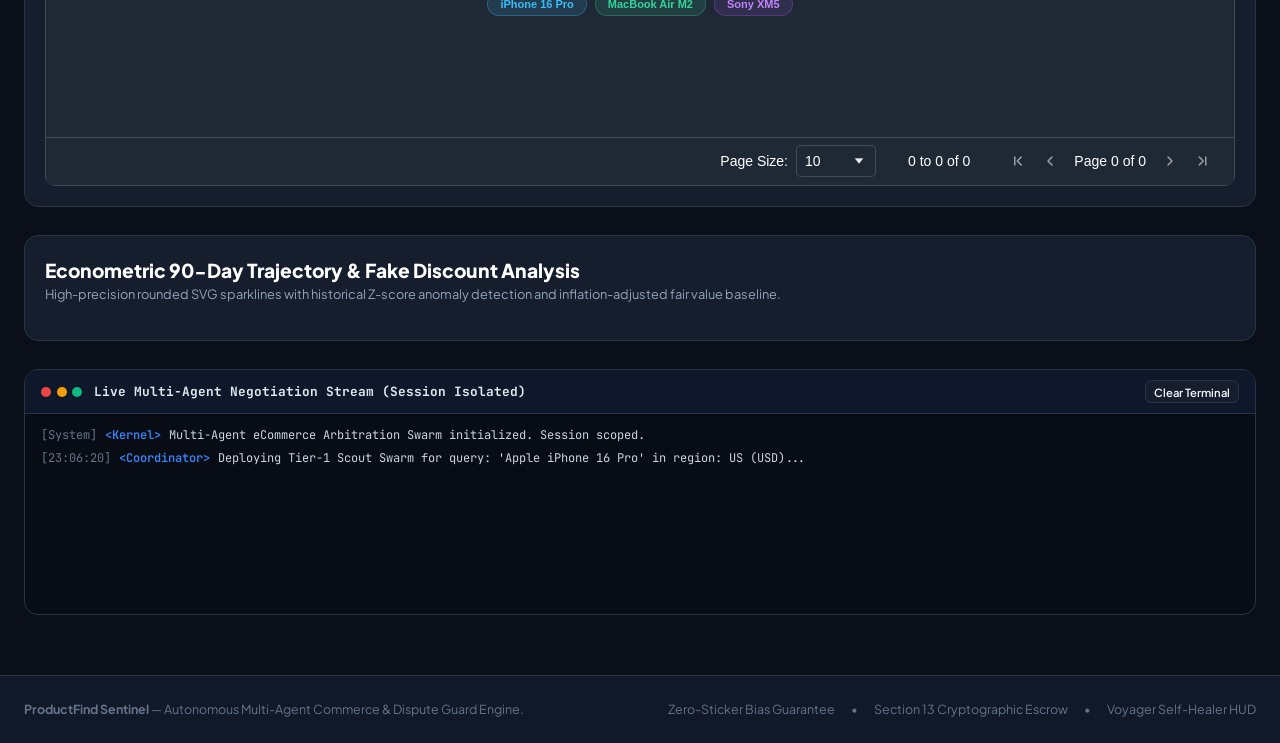
==== commit cb37dee7: "feat(consumer-proof): add Reddit Hivemind, ReviewRay Authenticity, iFixit BIFL Index & 7-Day Drop Fo" ====
--- a/frontend/public/index.html
+++ b/frontend/public/index.html
@@ -540,6 +540,11 @@
 
         <div id="versus-showdown-section" style="display: none; margin-bottom: 2rem;">
             <!-- Dynamically rendered by renderVersusShowdown in app.js -->
+        </div>
+
+        <!-- Community Truth & Consumer Decision Breakdown Deck -->
+        <div id="community-consensus-section" style="display: none; margin-bottom: 2rem;">
+            <!-- Dynamically populated by renderCommunityConsensus in app.js -->
         </div>
 
         <!-- Curated 3 Strategic Deal Cards Grid -->
--- a/frontend/public/css/styles.css
+++ b/frontend/public/css/styles.css
@@ -2177,6 +2177,27 @@
   background: transparent;
 }
 
-
-
-
+/* ==========================================================================
+   COMMUNITY CONSENSUS & 100-POINT CONSUMER DECISION DECK STYLES
+   ========================================================================== */
+
+.consensus-column {
+  transition: transform 0.25s cubic-bezier(0.4, 0, 0.2, 1), box-shadow 0.25s ease, border-color 0.25s ease;
+  position: relative;
+  overflow: hidden;
+}
+
+.consensus-column:hover {
+  transform: translateY(-2px);
+  box-shadow: 0 12px 30px rgba(0, 0, 0, 0.45);
+}
+
+.consensus-column a:hover {
+  border-color: rgba(56, 189, 248, 0.4) !important;
+  background: rgba(255, 255, 255, 0.07) !important;
+}
+
+
+
+
+
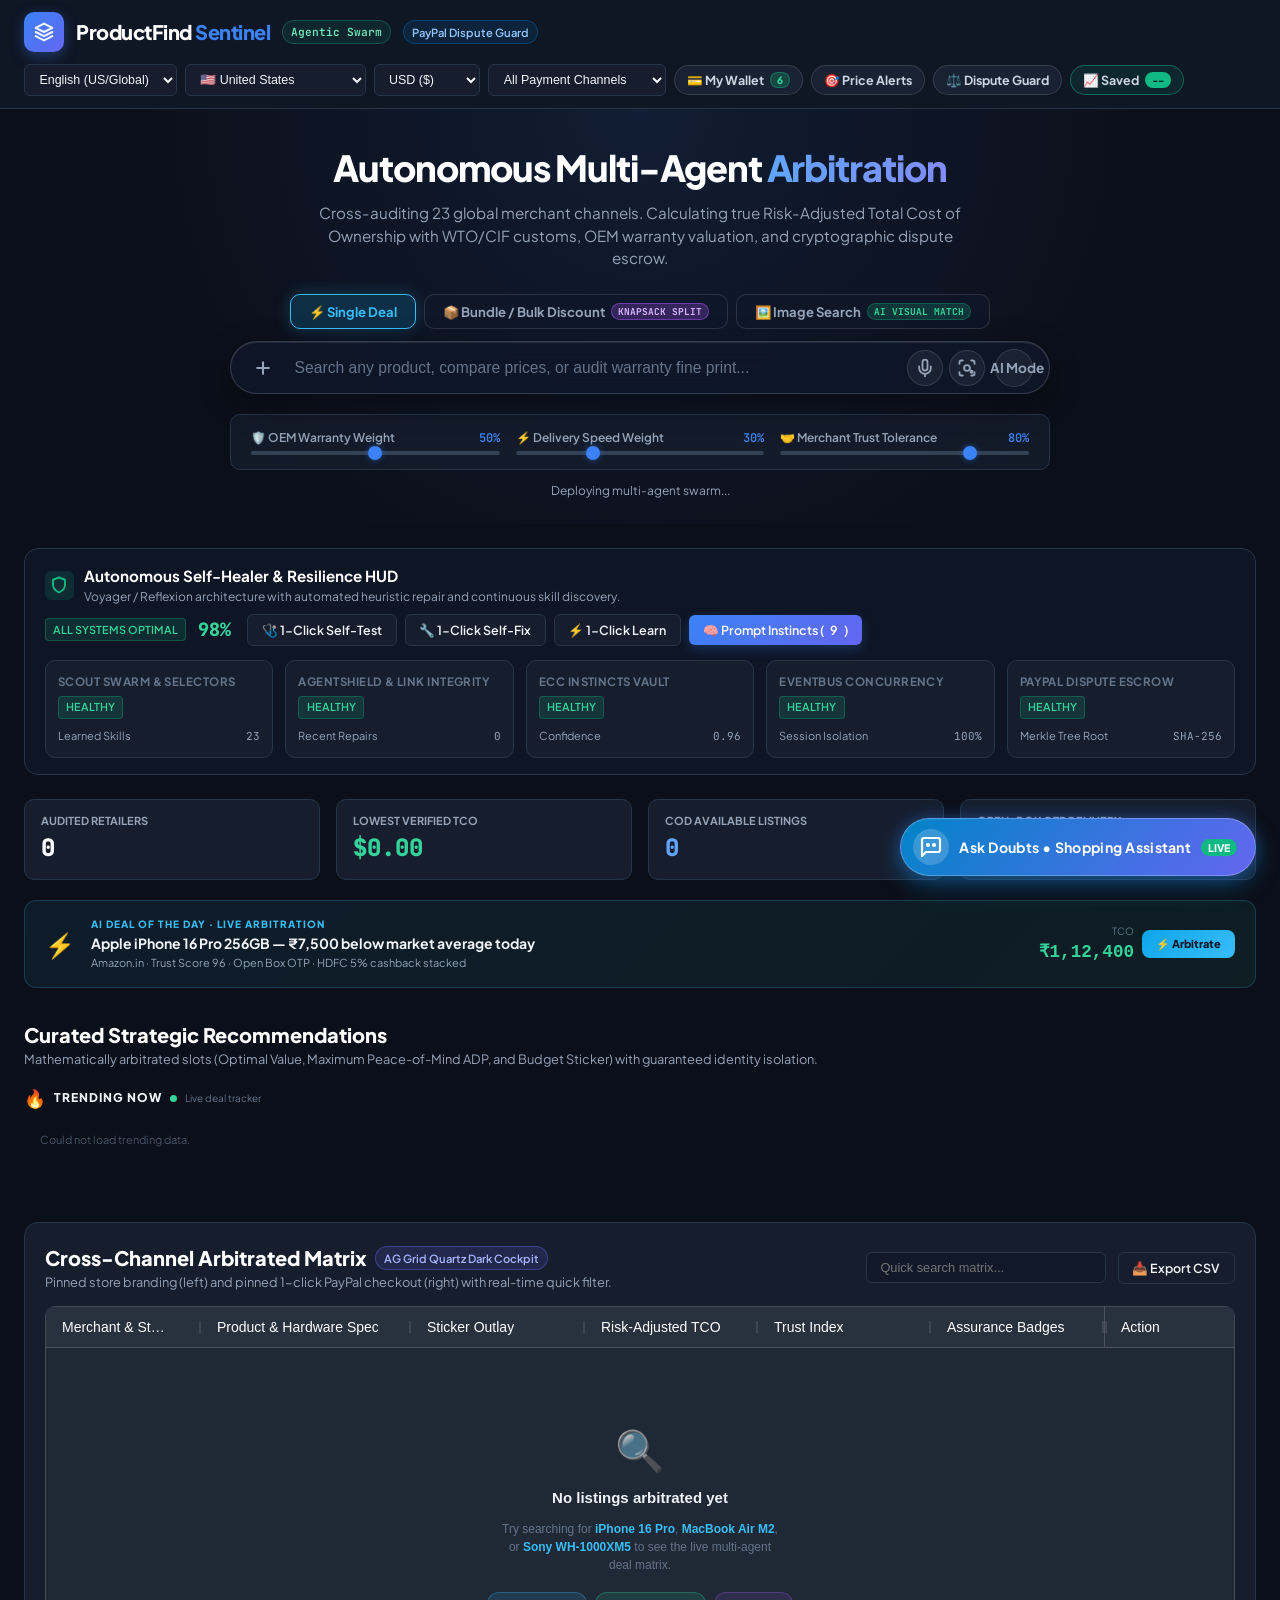
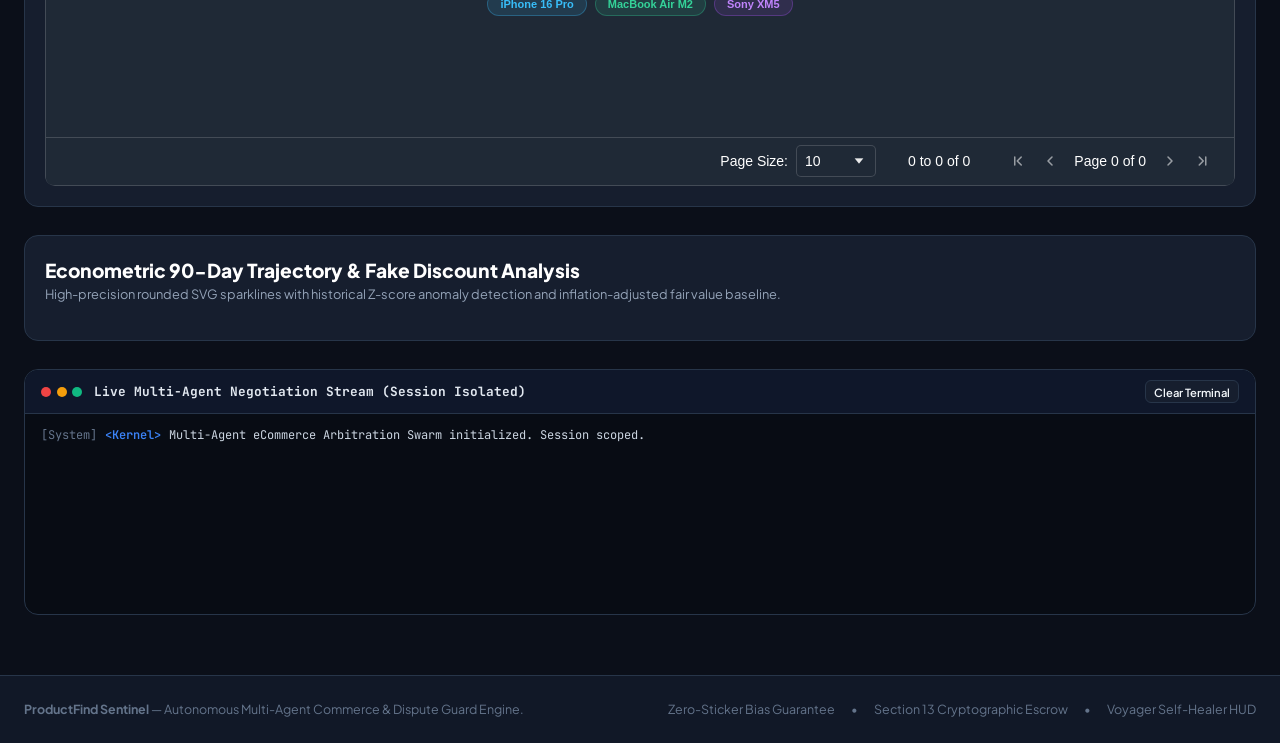
==== commit 140cf030: "feat: enterprise  upgrade suite (live APIs, VLM/OCR, ledger, webhooks, snapshot, MCP, extension)" ====
--- a/frontend/public/index.html
+++ b/frontend/public/index.html
@@ -218,6 +218,10 @@
                 </button>
                 <button type="button" id="btn-open-disputes" class="nav-action-pill" title="1-Click Section 13 Dispute Assistant & PDF Dossier">
                     <span>⚖️ Dispute Guard</span>
+                </button>
+                <button type="button" id="btn-ledger-stats" class="nav-action-pill" title="Verified Cumulative Savings Ledger & MCP Gateway (/mcp)" style="border-color: rgba(16, 185, 129, 0.45); background: rgba(16, 185, 129, 0.1);">
+                    <span>📈 Saved</span>
+                    <span id="ledger-saved-badge" class="nav-counter-badge" style="background: #10b981; color: #022c22;">--</span>
                 </button>
             </div>
         </div>
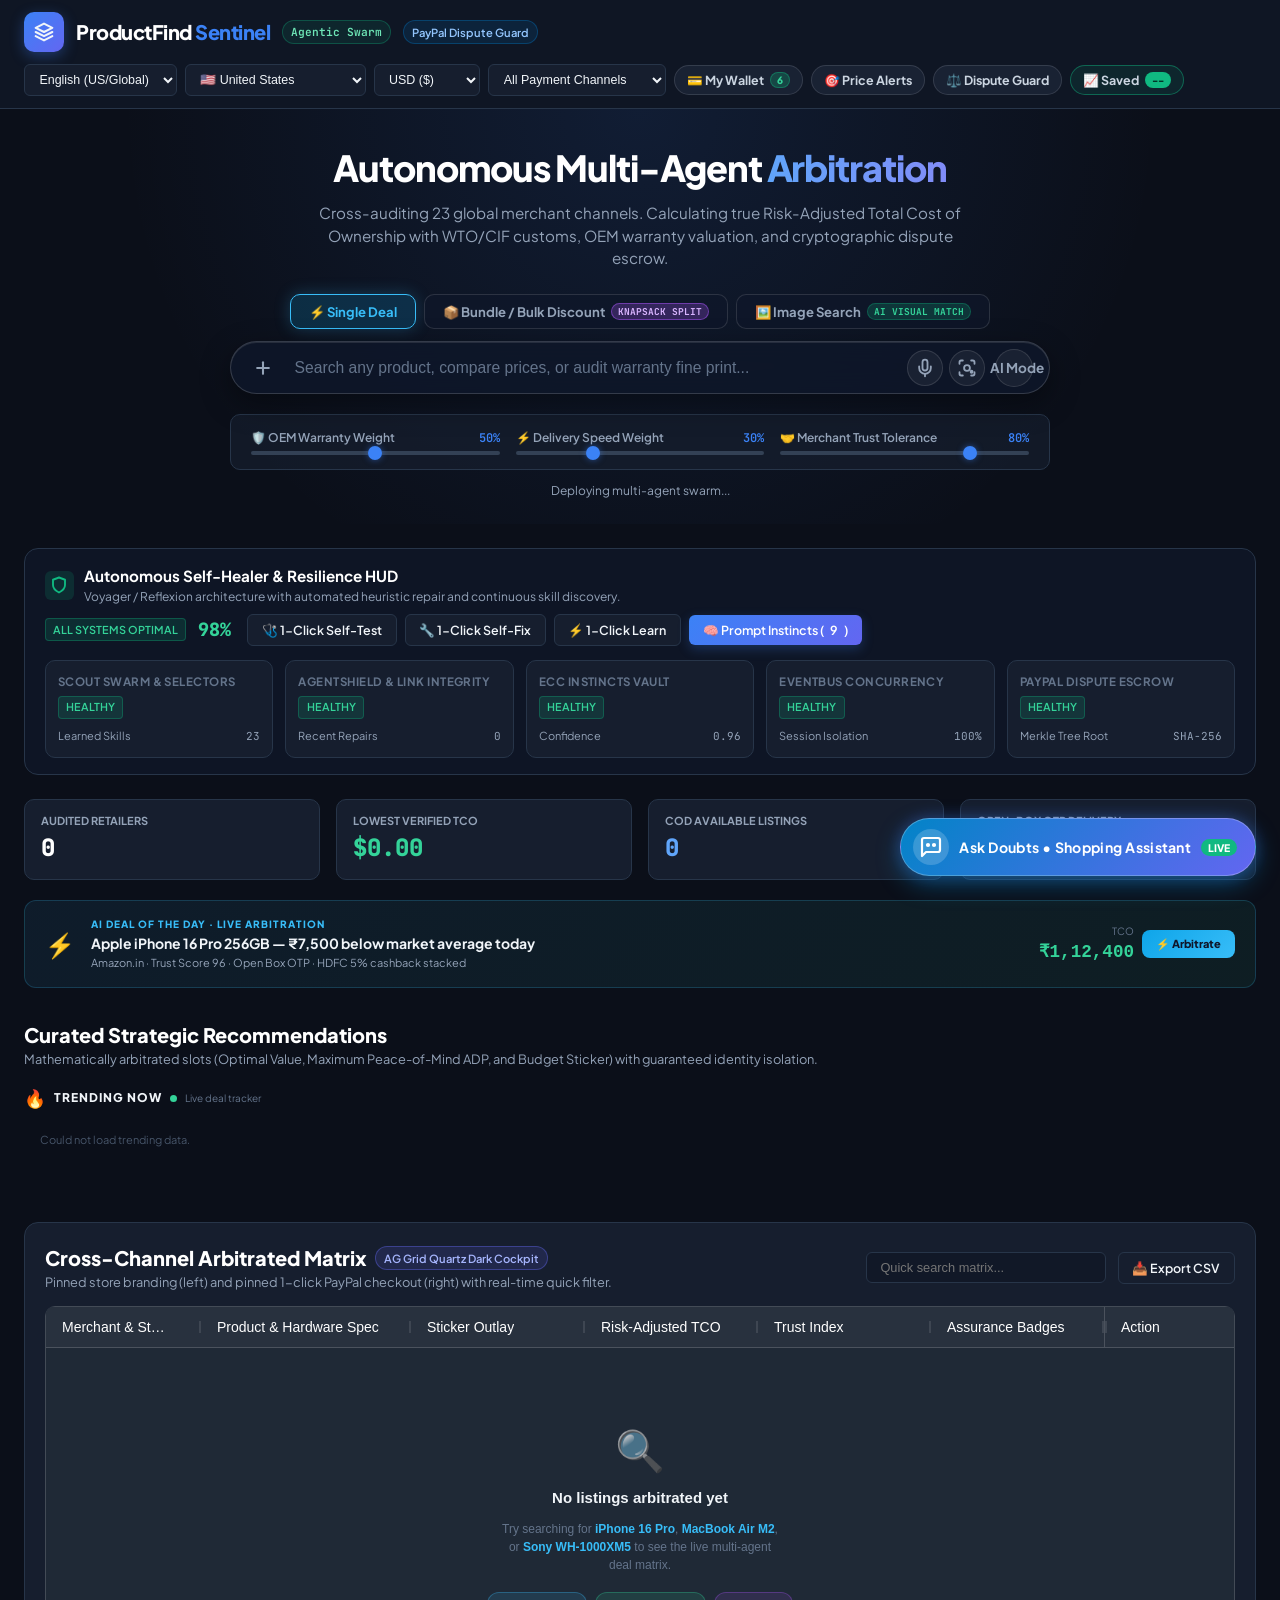
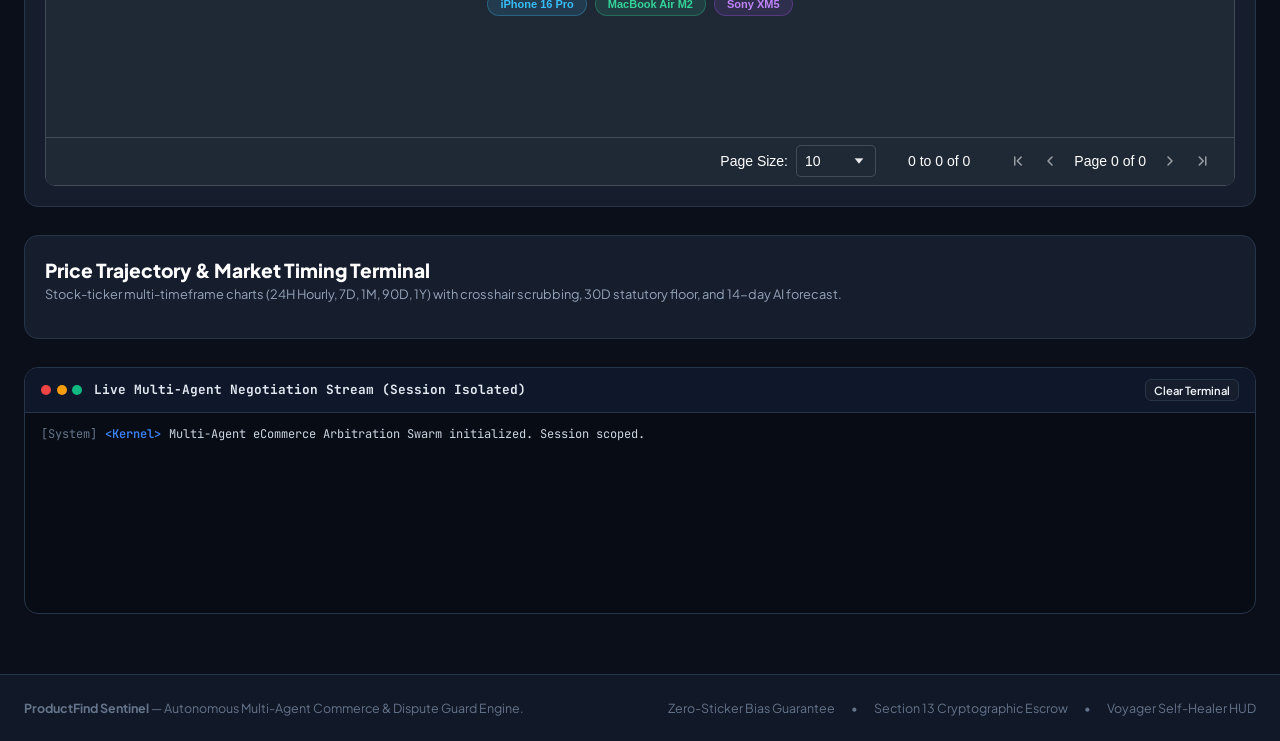
==== commit ed9e280e: "Switch license to MIT, add stock-style multi-timeframe trajectory, fix Chrome extension DOM detectio" ====
--- a/frontend/public/index.html
+++ b/frontend/public/index.html
@@ -611,11 +611,13 @@
             <div id="comparison-grid" class="ag-theme-quartz-dark"></div>
         </section>
 
-        <!-- Econometric Price Analytics & 90-Day Trajectory -->
+        <!-- Stock-Style Multi-Timeframe Price Trajectory & Market Timing Terminal -->
         <section style="background: var(--bg-card); border: 1px solid var(--border-color); border-radius: var(--radius-lg); padding: 1.25rem; margin: 1.75rem 0;">
-            <div style="margin-bottom: 1rem;">
-                <h2 style="font-size: 1.2rem; font-weight: 800; color: #ffffff;">Econometric 90-Day Trajectory & Fake Discount Analysis</h2>
-                <p style="font-size: 0.8rem; color: #94a3b8;">High-precision rounded SVG sparklines with historical Z-score anomaly detection and inflation-adjusted fair value baseline.</p>
+            <div style="margin-bottom: 0.9rem; display: flex; justify-content: space-between; align-items: flex-end; flex-wrap: wrap; gap: 0.5rem;">
+                <div>
+                    <h2 style="font-size: 1.2rem; font-weight: 800; color: #ffffff;">Price Trajectory &amp; Market Timing Terminal</h2>
+                    <p style="font-size: 0.8rem; color: #94a3b8;">Stock-ticker multi-timeframe charts (24H Hourly, 7D, 1M, 90D, 1Y) with crosshair scrubbing, 30D statutory floor, and 14-day AI forecast.</p>
+                </div>
             </div>
 
             <div id="price-trajectory-chart">
